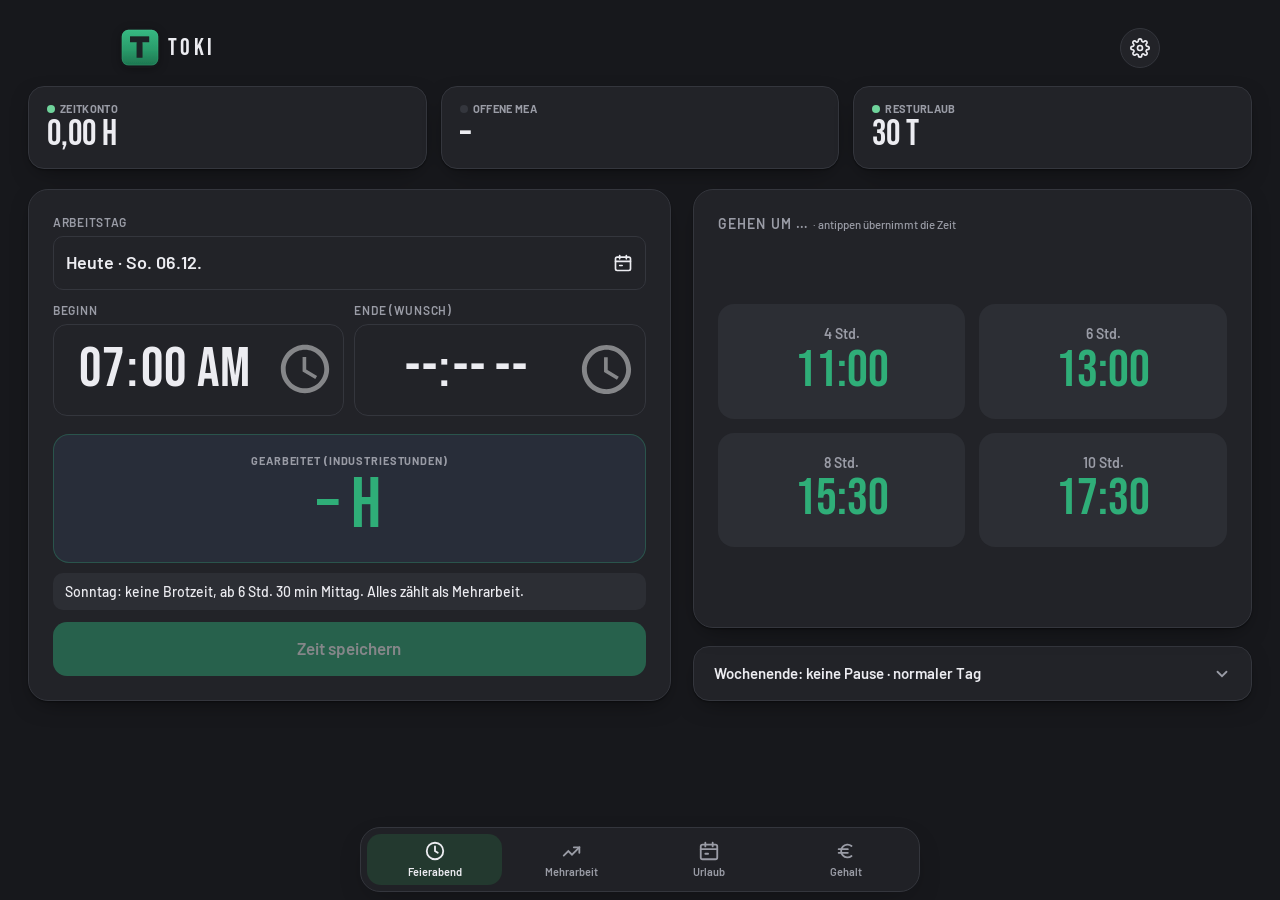
==== index.html @ 07315c21 "v2.8: Samstag-Bonus fürs Zeitkonto grafisch Co-Authored-By: Claude Opus 5.5 <noreply@anthropic.com> " ====
<!DOCTYPE html>
<html lang="de">
<head>
<meta charset="utf-8">
<meta name="viewport" content="width=device-width, initial-scale=1, maximum-scale=1, viewport-fit=cover">
<meta name="theme-color" content="#2a9c6b">
<meta name="apple-mobile-web-app-status-bar-style" content="default">
<meta name="apple-mobile-web-app-capable" content="yes">
<meta name="mobile-web-app-capable" content="yes">
<meta name="apple-mobile-web-app-title" content="Toki">
<meta name="description" content="Toki – Feierabend, Mehrarbeit, Zeitkonto, Urlaub und Netto im Blick.">
<title>Toki</title>
<link rel="preconnect" href="https://fonts.googleapis.com"><link rel="preconnect" href="https://fonts.gstatic.com" crossorigin>
<link href="https://fonts.googleapis.com/css2?family=Barlow:wght@400;500;600;700&family=Bebas+Neue&display=swap" rel="stylesheet">
<link rel="icon" href="[data-uri]"><link rel="apple-touch-icon" sizes="180x180" href="icons/apple-touch-icon.png">
<link rel="manifest" href="manifest.webmanifest">
<style>:root{
  --bg:oklch(97% .015 80);--card:oklch(100% 0 0);--fg:oklch(22% .03 265);--muted:oklch(52% .04 257);
  --primary:oklch(55% .15 45);--on-primary:oklch(98% .01 80);--secondary:oklch(94% .02 75);--accent:oklch(92% .05 60);
  --border:oklch(90% .015 255);--danger:oklch(55% .22 27);--success:oklch(48% .13 150);--warn:oklch(70% .15 75);
  --c-tarif:oklch(62% .16 45);--c-zk:oklch(55% .14 255);--c-fza:oklch(58% .13 300);--c-tzug:oklch(60% .13 175);--c-sonder:oklch(62% .15 350);--c-krank:oklch(55% .21 27);
  --radius:14px;--shadow:0 1px 2px rgb(0 0 0/.05),0 6px 20px -8px rgb(0 0 0/.12);
  --font-d:'Bebas Neue',Impact,'Arial Narrow',sans-serif;--font-b:'Barlow',system-ui,-apple-system,'Segoe UI',sans-serif;
}
body[data-theme=sw]{--bg:oklch(100% 0 0);--fg:oklch(15% 0 0);--primary:oklch(15% 0 0);--on-primary:#fff;--secondary:oklch(95% 0 0);--accent:oklch(90% 0 0);--muted:oklch(45% 0 0);--border:oklch(85% 0 0)}
body[data-theme=blau]{--bg:oklch(98% .01 250);--fg:oklch(25% .08 260);--primary:oklch(50% .18 255);--on-primary:#fff;--secondary:oklch(94% .03 250);--accent:oklch(90% .06 250);--border:oklch(88% .03 250);--muted:oklch(48% .06 255)}
body[data-theme=gruen]{--bg:oklch(98% .015 150);--fg:oklch(25% .06 155);--primary:oklch(52% .14 150);--on-primary:#fff;--secondary:oklch(94% .04 150);--accent:oklch(90% .08 150);--border:oklch(88% .04 150);--muted:oklch(46% .05 155)}
body[data-theme=dark]{color-scheme:dark;--bg:#17181c;--card:#222328;--fg:#ececf1;--muted:#9a9ca6;--primary:#2fae78;--on-primary:#fff;--secondary:#2c2e34;--accent:#23392f;--border:#34363d;--success:#6fd39b;--danger:#ff6b6b;--warn:#f0b75a;--shadow:0 1px 2px rgb(0 0 0/.4),0 8px 24px -10px rgb(0 0 0/.6)}
body[data-theme=neon]{color-scheme:dark;--onbg:#fff;--bg:#12062b;--card:rgb(28 12 54/.86);--fg:#f6eaff;--muted:#c3a6e0;--primary:#ff4fd8;--on-primary:#fff;--secondary:rgb(255 255 255/.08);--accent:rgb(65 232 255/.18);--border:rgb(255 79 216/.35);--success:#41e8ff;--danger:#ff5577;--warn:#ffd25a;--c-zk:#41e8ff;--shadow:0 0 0 1px rgb(255 79 216/.15),0 10px 30px -10px rgb(255 79 216/.45)}
body[data-theme=neon] .card,body[data-theme=neon] .amp,body[data-theme=neon] details.fold,body[data-theme=neon] .bal .b{backdrop-filter:blur(6px);-webkit-backdrop-filter:blur(6px)}
body[data-theme=neon] h1{text-shadow:0 0 12px #ff4fd8,0 0 2px #fff}
body[data-theme=dorf]{--onbg:#13254f;--bg:#bfe6ff;--card:rgb(255 255 255/.95);--fg:#13254f;--primary:#d0202e;--on-primary:#fff;--secondary:#eef2fa;--accent:#ffe3e5;--border:#cfd8ea;--muted:#4f6290}
body[data-theme=dorf] .card,body[data-theme=dorf] details.fold{border-top:4px solid #1f3f8f;box-shadow:inset 0 3px 0 #fff,0 1px 2px rgb(0 0 0/.05),0 6px 20px -8px rgb(0 0 0/.12)}
body[data-theme=dorf] .card::after{content:'';position:absolute;left:0;right:0;top:-4px;height:4px;background:linear-gradient(90deg,#d0202e 0 33.3%,#fff 33.3% 66.6%,#1f3f8f 66.6%);border-radius:var(--radius) var(--radius) 0 0}
body[data-theme=werk]{--onbg:#fff;--bg:#2a3442;--card:rgb(250 251 252/.96);--fg:#1c2530;--muted:#5d6874;--primary:#2f6fb3;--on-primary:#fff;--secondary:#eef1f4;--accent:#fff4c2;--border:#d3d9df}
body[data-theme=werk] .card,body[data-theme=werk] details.fold{border-top:0;box-shadow:0 1px 2px rgb(0 0 0/.1),0 10px 28px -10px rgb(0 0 0/.55)}
body[data-theme=werk] .card::before{content:'';position:absolute;left:0;right:0;top:0;height:5px;border-radius:var(--radius) var(--radius) 0 0;background:repeating-linear-gradient(-45deg,#f2c200 0 10px,#1b1b1b 10px 20px)}
body[data-theme=werk] h1{text-shadow:0 2px 10px rgb(0 0 0/.5)}
body[data-theme=werk] .seg{background:rgb(255 255 255/.15)}body[data-theme=werk] .seg button{color:#fff}body[data-theme=werk] .seg button[aria-pressed=true]{color:var(--fg)}
body[data-theme=schrank]{--onbg:#2d3236;--bg:#cfd2cf;--card:rgb(250 251 250/.97);--fg:#24292d;--muted:#5f666b;--primary:#c4161c;--on-primary:#fff;--secondary:#eceeec;--accent:#fff1c2;--border:#c3c8c3;--radius:10px}
body[data-theme=schrank] .card,body[data-theme=schrank] details.fold,body[data-theme=schrank] .amp,body[data-theme=schrank] .bal .b{border:1.5px solid #9ea39e;box-shadow:inset 0 1px 0 #fff,0 2px 0 #a9aea9,0 8px 18px -8px rgb(0 0 0/.3)}
body[data-theme=schrank] .card::after{content:'';position:absolute;top:8px;right:10px;width:10px;height:10px;border-radius:50%;background:#2ecc71;box-shadow:0 0 6px #2ecc71}
body[data-theme=schrank] #app{padding-bottom:calc(220px + env(safe-area-inset-bottom))}
body[data-theme=schrank] h1{font-family:ui-monospace,Menlo,Consolas,monospace;font-weight:800;font-size:34px;letter-spacing:-.02em}
body[data-theme=arena]{--onbg:#fff;--bg:oklch(20% .06 260);--card:oklch(99% .003 250/.96);--fg:oklch(24% .07 258);--primary:oklch(52% .21 25);--on-primary:#fff;--secondary:oklch(94% .03 250);--accent:oklch(92% .04 25);--border:oklch(85% .05 250);--muted:oklch(45% .06 255)}
body[data-theme=xmas]{--onbg:#fff;--bg:oklch(28% .07 255);--card:oklch(99% .008 150/.96);--fg:oklch(27% .06 155);--primary:oklch(48% .18 25);--on-primary:#fff;--secondary:oklch(94% .04 150);--accent:oklch(92% .08 85);--border:oklch(84% .07 85);--muted:oklch(44% .05 155)}
body[data-theme=fryer]{--bg:oklch(93% .06 80);--card:oklch(99.5% .012 85/.95);--fg:oklch(28% .06 50);--primary:oklch(56% .17 40);--on-primary:#fff;--secondary:oklch(94% .05 85);--accent:oklch(90% .1 90);--border:oklch(84% .08 70);--muted:oklch(48% .06 55)}

*{box-sizing:border-box}
html{-webkit-text-size-adjust:100%;overflow-x:hidden;overscroll-behavior-x:none}
body{margin:0;min-height:100dvh;background:var(--bg);color:var(--fg);font-family:var(--font-b);font-size:16px;line-height:1.4;-webkit-tap-highlight-color:transparent;overflow-x:hidden;overflow-x:clip;max-width:100vw}
button,input,select,textarea{font:inherit;color:inherit}
#fx{position:fixed;inset:0;z-index:0;pointer-events:none;overflow:hidden}
#app{position:relative;z-index:1;max-width:480px;margin:0 auto;padding:calc(env(safe-area-inset-top) + 14px) 14px calc(96px + env(safe-area-inset-bottom))}
@media (min-width:900px){#app{max-width:560px;padding-top:28px}}

/* Kopf */
.top{display:flex;align-items:center;justify-content:space-between;gap:10px;margin-bottom:12px}
.brand{display:flex;align-items:center;gap:8px;font-family:var(--font-d);font-size:15px;letter-spacing:.18em;color:var(--muted)}

.brand{color:var(--onbg,var(--fg))}.brand img{width:34px;height:34px;border-radius:10px;box-shadow:0 2px 8px rgb(0 0 0/.25)}
.brand span{font-family:var(--font-d);font-size:24px;letter-spacing:.14em}
h1{font-family:var(--font-d);font-weight:400;font-size:44px;line-height:.95;margin:0 0 14px;letter-spacing:.01em}
h1{color:var(--onbg,var(--fg))}body[data-theme=arena] h1,body[data-theme=xmas] h1{text-shadow:0 2px 12px rgb(0 0 0/.35)}
.onbg{color:var(--onbg,var(--fg))!important;opacity:.85}
.iconbtn{display:inline-grid;place-items:center;width:40px;height:40px;border-radius:999px;border:1.5px solid var(--border);background:var(--card);cursor:pointer;color:var(--fg)}
.iconbtn svg{width:20px;height:20px}

/* Karten */
.card{position:relative;background:var(--card);border:1px solid var(--border);border-radius:var(--radius);padding:16px;box-shadow:var(--shadow);margin-bottom:14px}
.card h2{font-size:13px;font-weight:600;letter-spacing:.08em;text-transform:uppercase;color:var(--muted);margin:0 0 10px}
.card h3{font-family:var(--font-d);font-weight:400;font-size:28px;margin:0;line-height:1}
.label{display:block;font-size:12px;font-weight:600;letter-spacing:.06em;text-transform:uppercase;color:var(--muted);margin-bottom:5px}
.row{display:flex;align-items:center;gap:10px}
.between{display:flex;align-items:center;justify-content:space-between;gap:10px}
.grid2{display:grid;grid-template-columns:minmax(0,1fr) minmax(0,1fr);gap:10px}
.grid3{display:grid;grid-template-columns:repeat(3,1fr);gap:8px}
.grid4{display:grid;grid-template-columns:repeat(4,1fr);gap:8px}
.muted{color:var(--muted)}.small{font-size:13px}.xs{font-size:11.5px}
.mt{margin-top:12px}.mt-s{margin-top:6px}
.num{font-variant-numeric:tabular-nums}

/* Eingaben */
.field{width:100%;height:46px;border:1.5px solid var(--border);border-radius:10px;background:var(--card);padding:0 12px;font-size:17px;outline:none;-webkit-appearance:none;appearance:none}
.field:focus{border-color:var(--primary);box-shadow:0 0 0 3px color-mix(in oklch,var(--primary) 20%,transparent)}
.field.big{height:64px;font-family:var(--font-d);font-size:clamp(30px,9vw,40px);padding:0 6px;text-align:center;letter-spacing:.03em}
select.field{background-image:linear-gradient(45deg,transparent 50%,var(--muted) 50%),linear-gradient(135deg,var(--muted) 50%,transparent 50%);background-position:calc(100% - 18px) 20px,calc(100% - 13px) 20px;background-size:5px 5px;background-repeat:no-repeat;padding-right:32px}
input[type=time].field,input[type=date].field{min-width:0;max-width:100%}
input[type=time]::-webkit-calendar-picker-indicator{opacity:.45;margin-left:2px}
.btn{display:inline-flex;align-items:center;justify-content:center;gap:8px;height:46px;padding:0 18px;border-radius:10px;border:0;background:var(--primary);color:var(--on-primary);font-weight:600;cursor:pointer;width:100%;font-size:16px}
.btn:disabled{opacity:.45;cursor:not-allowed}
.btn.ghost{background:transparent;color:var(--fg);border:1.5px solid var(--border)}
.btn.soft{background:var(--secondary);color:var(--fg)}
.btn.danger{background:transparent;color:var(--danger);border:1.5px solid color-mix(in oklch,var(--danger) 50%,transparent)}
.btn.sm{height:34px;font-size:14px;padding:0 12px;width:auto}
.seg{display:grid;grid-auto-flow:column;grid-auto-columns:1fr;gap:4px;padding:4px;border-radius:12px;background:var(--secondary)}
.seg button{border:0;background:transparent;border-radius:9px;height:38px;font-weight:600;cursor:pointer;color:var(--muted)}
.seg button[aria-pressed=true]{background:var(--card);color:var(--fg);box-shadow:var(--shadow)}
body[data-theme=arena] .seg,body[data-theme=xmas] .seg{background:rgb(255 255 255/.18)}
body[data-theme=arena] .seg button,body[data-theme=xmas] .seg button{color:#fff}
body[data-theme=arena] .seg button[aria-pressed=true],body[data-theme=xmas] .seg button[aria-pressed=true]{color:var(--fg)}
body[data-theme=neon] .seg{background:rgb(28 12 54/.8)}
.switch{display:flex;align-items:center;justify-content:space-between;gap:12px;padding:10px 0;cursor:pointer}
.switch input{appearance:none;-webkit-appearance:none;width:46px;height:28px;border-radius:99px;background:var(--border);position:relative;flex:none;cursor:pointer;transition:.2s}
.switch input::after{content:'';position:absolute;top:3px;left:3px;width:22px;height:22px;border-radius:50%;background:#fff;box-shadow:0 1px 3px rgb(0 0 0/.3);transition:.2s}
.switch input:checked{background:var(--primary)}
.switch input:checked::after{left:21px}
.chip{display:inline-flex;align-items:center;gap:6px;height:30px;padding:0 11px;border-radius:99px;border:1.5px solid var(--border);background:var(--card);font-size:13.5px;font-weight:600;cursor:pointer}
.chip[aria-pressed=true]{border-color:var(--primary);background:var(--accent)}

/* Ampel */
.ampel{display:grid;grid-template-columns:repeat(3,1fr);gap:8px;margin-bottom:14px}
.amp{background:var(--card);border:1px solid var(--border);border-radius:12px;padding:8px 10px;box-shadow:var(--shadow);min-width:0;cursor:pointer;text-align:left}
.amp .k{display:flex;align-items:center;gap:5px;font-size:9.5px;letter-spacing:.03em!important;font-weight:700;letter-spacing:.06em;text-transform:uppercase;color:var(--muted);white-space:nowrap}
.amp .v{font-family:var(--font-d);font-size:25px;line-height:1.05;white-space:nowrap}
.dot{width:8px;height:8px;border-radius:50%;flex:none;background:var(--success)}
.dot.y{background:var(--warn)}.dot.r{background:var(--danger)}.dot.n{background:var(--border)}

/* Feierabend */
.datebtn{position:relative;display:flex;align-items:center;justify-content:space-between;height:46px;border:1.5px solid var(--border);border-radius:10px;padding:0 12px;font-weight:600;background:var(--card)}
.datebtn input{position:absolute;inset:0;opacity:0;width:100%;height:100%;cursor:pointer}
.worked{display:flex;align-items:center;justify-content:space-between;border-radius:12px;background:var(--primary);color:var(--on-primary);padding:8px 14px;margin-top:12px}
.worked .v{font-family:var(--font-d);font-size:34px;line-height:1}
.notice{border-radius:10px;padding:9px 12px;font-size:14px;font-weight:500;margin-top:10px;display:flex;gap:8px;align-items:flex-start}
.notice.danger{border:2px solid var(--danger);color:var(--danger);background:color-mix(in oklch,var(--danger) 6%,var(--card))}
.notice.info{background:var(--secondary)}
.notice.warn{border:2px solid var(--warn);background:color-mix(in oklch,var(--warn) 12%,var(--card))}
.notice.ok{background:color-mix(in oklch,var(--success) 12%,var(--card));color:var(--success)}
.tiles{display:grid;gap:8px;grid-template-columns:repeat(4,1fr)}
.tile{border-radius:12px;background:var(--secondary);padding:9px 4px;text-align:center;position:relative}
.tile .k{font-size:12px;color:var(--muted);font-weight:600}
.tile .v{font-family:var(--font-d);font-size:28px;color:var(--primary);line-height:1.05}

.tile.single{grid-column:1/-1}
details.fold{background:var(--card);border:1px solid var(--border);border-radius:12px;box-shadow:var(--shadow);margin-bottom:14px}
details.fold summary{list-style:none;display:flex;align-items:center;justify-content:space-between;padding:11px 14px;cursor:pointer;font-size:14px;font-weight:600}
details.fold summary::-webkit-details-marker{display:none}
details.fold summary .chev{transition:.2s;color:var(--muted)}
details.fold[open] summary .chev{transform:rotate(180deg)}
details.fold .body{padding:0 14px 12px}
.minirow{display:flex;gap:8px;flex-wrap:wrap}

/* Wochen */
.wk-head{display:flex;align-items:baseline;justify-content:space-between;gap:8px;cursor:pointer}
.wk-sub{font-size:12.5px;color:var(--muted);margin-top:2px}
.big-r{font-family:var(--font-d);font-size:28px;color:var(--primary);line-height:1;white-space:nowrap}
.days{margin-top:12px;display:grid;gap:6px}
.day{display:grid;grid-template-columns:40px 1fr 62px;gap:8px;align-items:center;font-size:13.5px;height:32px}
.day[data-act]{cursor:pointer}
.day .wd{font-weight:700;line-height:1.05}.day .wd small{display:block;font-weight:500;color:var(--muted);font-size:11px}
.bar{position:relative;height:26px;box-sizing:border-box;border-radius:7px;background:var(--secondary);overflow:hidden}
.bar .f{position:absolute;inset:0 auto 0 0;background:color-mix(in oklch,var(--primary) 28%,var(--card));border-radius:7px}
.bar .o{position:absolute;top:0;bottom:0;background:var(--primary);border-radius:0 7px 7px 0}
.bar .u{position:absolute;top:0;bottom:0;background:repeating-linear-gradient(135deg,color-mix(in oklch,var(--danger) 30%,transparent) 0 4px,transparent 4px 8px)}
.bar .s{position:absolute;top:-2px;bottom:-2px;width:2px;background:var(--fg);opacity:.5}
.bar .t{position:absolute;inset:0;display:flex;align-items:center;padding:0 8px;font-size:12px;font-weight:600;white-space:nowrap}
.bar.abs{display:flex;align-items:center;padding:0 8px;font-size:12px;font-weight:700;color:#fff}
.bar.hol{background:repeating-linear-gradient(135deg,var(--secondary) 0 6px,var(--accent) 6px 12px);display:flex;align-items:center;padding:0 8px;font-size:12px;font-weight:600}
.bar.empty{background:transparent;height:26px}.bar.empty::after{content:'';position:absolute;left:0;right:0;top:12px;border-top:2px dashed var(--border)}
.dv{font-weight:700;min-width:58px;text-align:right;font-variant-numeric:tabular-nums}
.pos{color:var(--success)}.neg{color:var(--danger)}
.del{border:0;background:transparent;color:var(--muted);cursor:pointer;padding:0 2px;font-size:15px}
.kpis{display:grid;grid-template-columns:repeat(3,1fr);gap:6px;margin-top:12px}
.kpi{background:var(--secondary);border-radius:10px;padding:7px 9px}
.kpi .k{font-size:10.5px;font-weight:700;letter-spacing:.05em;text-transform:uppercase;color:var(--muted)}
.kpi .v{font-family:var(--font-d);font-size:23px;line-height:1.05}
.kpi.hl{background:color-mix(in oklch,var(--success) 16%,var(--card))}
.kpi.nach{background:color-mix(in oklch,var(--warn) 25%,var(--card))}
.badge{display:inline-flex;align-items:center;gap:4px;font-size:11px;font-weight:700;padding:2px 7px;border-radius:99px;background:var(--secondary);white-space:nowrap}
.badge.nach{background:var(--warn);color:oklch(25% .05 70)}
dl.money{margin:12px 0 0;padding:10px 12px;border-radius:10px;background:var(--secondary);font-size:14px}
dl.money div{display:flex;justify-content:space-between;gap:8px;padding:2px 0}
dl.money dt{color:var(--muted)} dl.money dd{margin:0;font-variant-numeric:tabular-nums;font-weight:600}
dl.money .sum{border-top:1px solid var(--border);margin-top:4px;padding-top:6px}
dl.money .sum dt,dl.money .sum dd{color:var(--fg);font-weight:700}
.progress{height:10px;border-radius:99px;background:var(--secondary);overflow:hidden;position:relative}
.progress i{position:absolute;inset:0 auto 0 0;background:var(--primary);border-radius:99px}
.progress i.n{background:var(--warn)}
.chart{display:grid;grid-template-columns:repeat(12,1fr);gap:4px;align-items:end;height:130px;margin-top:10px}
.chart .c{display:flex;flex-direction:column;align-items:center;justify-content:flex-end;height:100%;gap:3px}
.chart .c b{display:block;width:100%;border-radius:5px 5px 2px 2px;background:var(--primary);min-height:2px}
.chart .c b.zk{background:var(--c-zk)}
.chart .c span{font-size:10px;color:var(--muted);font-weight:600}
.legend{display:flex;flex-wrap:wrap;gap:10px;font-size:12px;color:var(--muted);margin-top:8px}
.legend span{display:inline-flex;align-items:center;white-space:nowrap}
.legend i{flex:none;display:inline-block;width:10px;height:10px;border-radius:3px;margin-right:4px;vertical-align:-1px}

/* Kalender */
.cal-head{display:flex;align-items:center;justify-content:space-between;margin-bottom:8px}
.cal{display:grid;grid-template-columns:repeat(7,1fr);gap:4px}
.cal .wh{text-align:center;font-size:11px;font-weight:700;color:var(--muted);padding:2px 0}
.cd{position:relative;aspect-ratio:1/1.05;border-radius:10px;border:1.5px solid transparent;background:var(--secondary);display:flex;flex-direction:column;align-items:center;justify-content:center;font-weight:600;font-size:15px;cursor:pointer;padding:0;user-select:none}
.cd.out{opacity:.28}
.cd.we{background:transparent;color:var(--muted)}
.cd.hol{background:repeating-linear-gradient(135deg,var(--secondary) 0 5px,var(--accent) 5px 10px);color:var(--muted)}
.cd.today{border-color:var(--fg)}
.cd.sel{outline:3px solid var(--primary);outline-offset:-1px}
.cd.inr{background:color-mix(in oklch,var(--primary) 22%,var(--card))}
.cd .m{font-size:9px;font-weight:700;line-height:1;margin-top:2px}
.cd.t-tarif{background:var(--c-tarif);color:#fff}.cd.t-zk{background:var(--c-zk);color:#fff}.cd.t-fza{background:var(--c-fza);color:#fff}.cd.t-tzug{background:var(--c-tzug);color:#fff}.cd.t-sonder{background:var(--c-sonder);color:#fff}
.cd.half{background-image:linear-gradient(135deg,transparent 50%,rgb(255 255 255/.55) 50%)}
.cd .w{position:absolute;bottom:4px;width:5px;height:5px;border-radius:50%;background:var(--primary)}
.tdot{display:inline-block;width:10px;height:10px;border-radius:3px;flex:none}
.tdot.tarif{background:var(--c-tarif)}.tdot.zk{background:var(--c-zk)}.tdot.fza{background:var(--c-fza)}.tdot.tzug{background:var(--c-tzug)}.tdot.sonder{background:var(--c-sonder)}
.bal{display:grid;grid-template-columns:1fr 1fr;gap:8px;margin-bottom:14px}
.bal .b{background:var(--card);border:1px solid var(--border);border-radius:12px;padding:10px 12px;box-shadow:var(--shadow);border-left:5px solid var(--border)}
.bal .b.tarif{border-left-color:var(--c-tarif)}.bal .b.zk{border-left-color:var(--c-zk)}.bal .b.fza{border-left-color:var(--c-fza)}.bal .b.tzug{border-left-color:var(--c-tzug)}.bal .b.sonder{border-left-color:var(--c-sonder)}
.bal .b.wide{grid-column:1/-1}
.bal .k{font-size:11px;font-weight:700;letter-spacing:.05em;text-transform:uppercase;color:var(--muted)}
.bal .v{font-family:var(--font-d);font-size:30px;line-height:1.05}
.bal .s{font-size:12px;color:var(--muted)}
.typepick{display:grid;grid-template-columns:1fr 1fr;gap:6px}
.typepick button{display:flex;align-items:center;gap:8px;text-align:left;border:1.5px solid var(--border);background:var(--card);border-radius:10px;padding:8px 10px;cursor:pointer;font-weight:600;font-size:14px}
.typepick button small{display:block;font-weight:500;color:var(--muted);font-size:11.5px}
.typepick button[aria-pressed=true]{border-color:var(--primary);background:var(--accent)}
.list{display:grid;gap:2px}
.li{display:flex;align-items:center;gap:10px;padding:9px 0;border-bottom:1px solid var(--border);font-size:14px}
.li:last-child{border-bottom:0}
.li .grow{flex:1;min-width:0}

/* Netto */
.hero{text-align:center;padding:20px 16px}
.hero .v{font-family:var(--font-d);font-size:62px;line-height:.95;color:var(--primary)}
.hero .s{color:var(--muted);font-size:14px}
.blur{filter:blur(9px);user-select:none}
.split{display:flex;height:14px;border-radius:99px;overflow:hidden;margin-top:12px}
.split i{display:block;height:100%}

/* Einstellungen */
.set-sec summary h2{margin:0}
.themes{display:grid;grid-template-columns:repeat(2,1fr);gap:8px}
.th{border:2px solid var(--border);border-radius:12px;padding:0;overflow:hidden;cursor:pointer;background:var(--card);text-align:left}
.th[aria-pressed=true]{border-color:var(--primary);box-shadow:0 0 0 3px color-mix(in oklch,var(--primary) 25%,transparent)}
.th .pv{height:58px;position:relative;overflow:hidden}
.th .nm{padding:6px 10px;font-weight:600;font-size:13.5px}
.sonderbox{border:1px solid var(--border);border-radius:10px;padding:10px;margin-bottom:8px;display:grid;gap:8px}
.hint{font-size:12.5px;color:var(--muted);margin-top:4px}

/* Navigation */
nav.tabs{position:fixed;left:0;right:0;bottom:0;z-index:20;display:flex;justify-content:center;padding:0 10px calc(8px + env(safe-area-inset-bottom));pointer-events:none}
nav.tabs .in{pointer-events:auto;display:grid;grid-template-columns:repeat(5,1fr);gap:2px;width:100%;max-width:480px;background:color-mix(in oklch,var(--card) 92%,transparent);backdrop-filter:blur(12px);-webkit-backdrop-filter:blur(12px);border:1px solid var(--border);border-radius:20px;padding:6px;box-shadow:0 10px 30px -10px rgb(0 0 0/.3)}
nav.tabs button{border:0;background:transparent;display:flex;flex-direction:column;align-items:center;gap:2px;padding:6px 0;border-radius:14px;font-size:11px;font-weight:600;color:var(--muted);cursor:pointer}
nav.tabs button svg{width:22px;height:22px}
nav.tabs button[aria-current=page]{background:var(--accent);color:var(--fg)}

/* Dialog */
.scrim{position:fixed;inset:0;z-index:50;background:rgb(10 10 20/.45);display:flex;align-items:flex-end;justify-content:center;animation:fade .15s}
.sheet{width:100%;max-width:480px;max-height:88dvh;overflow:auto;background:var(--card);color:var(--fg);border-radius:20px 20px 0 0;padding:18px 16px calc(18px + env(safe-area-inset-bottom));animation:up .2s ease-out}
@media (min-width:600px){.scrim{align-items:center}.sheet{border-radius:20px}}
.sheet h3{font-family:var(--font-d);font-weight:400;font-size:30px;margin:0 0 10px}
@keyframes fade{from{opacity:0}}@keyframes up{from{transform:translateY(30px);opacity:.5}}
.toast{position:fixed;left:50%;bottom:calc(92px + env(safe-area-inset-bottom));transform:translateX(-50%);z-index:60;background:var(--fg);color:var(--bg);padding:10px 16px;border-radius:99px;font-weight:600;font-size:14px;box-shadow:var(--shadow);animation:up .2s}
.empty{text-align:center;padding:26px 10px;color:var(--muted)}
body[data-theme=arena] .empty,body[data-theme=xmas] .empty,body[data-theme=neon] .empty{color:rgb(255 255 255/.8)}

/* Themen-Deko */
body[data-theme=arena] .card,body[data-theme=arena] .amp,body[data-theme=arena] details.fold,body[data-theme=arena] .bal .b{border-top:4px solid var(--primary)}
body[data-theme=xmas] .card,body[data-theme=xmas] details.fold{margin-top:8px}
body[data-theme=xmas] .card::before,body[data-theme=xmas] details.fold::before{content:'';position:absolute;left:-2px;right:-2px;top:-9px;height:16px;border-radius:12px 12px 8px 8px;background:radial-gradient(14px 10px at 12% 100%,transparent 98%,#fff) ,#fff;
  -webkit-mask:radial-gradient(9px 7px at 8% 100%,#0000 96%,#000) 0 0/42px 100% repeat-x;mask:radial-gradient(9px 7px at 8% 100%,#0000 96%,#000) 0 0/42px 100% repeat-x;filter:drop-shadow(0 1px 1px rgb(80 110 160/.25));pointer-events:none}
body[data-theme=xmas] details.fold{position:relative}
body[data-theme=fryer] .card{background-image:radial-gradient(circle at 100% 0,color-mix(in oklch,var(--accent) 60%,transparent) 0 60px,transparent 61px)}

/* v1.1 */
.ibtn{display:inline-grid;place-items:center;width:18px;height:18px;border-radius:50%;border:1.5px solid currentColor;background:transparent;color:var(--primary);font:700 11px/1 Georgia,serif;font-style:italic;cursor:pointer;vertical-align:1px;margin-left:4px;padding:0;text-transform:none}
.infotext{font-size:14.5px}.infotext ul{padding-left:18px;margin:6px 0}.infotext li{margin:5px 0}
.pill{position:fixed;top:calc(10px + env(safe-area-inset-top));left:50%;transform:translate(-50%,-70px);z-index:70;background:var(--success);color:#fff;font-weight:700;font-size:13.5px;padding:7px 14px;border-radius:99px;box-shadow:var(--shadow);transition:transform .25s}
.pill.on{transform:translate(-50%,0)}
.toast.ok{background:var(--success);color:#fff}
.savebar{position:sticky;bottom:calc(84px + env(safe-area-inset-bottom));z-index:5;margin:6px 0 14px;box-shadow:0 8px 20px -6px rgb(0 0 0/.35)}
.field.sm{height:40px;font-size:16px}
select.field.sm{background-position:calc(100% - 18px) 17px,calc(100% - 13px) 17px}
button.tile{border:0;cursor:pointer;font:inherit;color:inherit;width:100%}
button.tile:active{transform:scale(.97)}
.tile.on{background:var(--primary)}.tile.on .v,.tile.on .k{color:var(--on-primary)}
label.datebtn{cursor:pointer}
.zrows{display:grid;grid-template-columns:1fr;gap:5px;margin-top:8px}
.zr{display:flex;align-items:center;gap:10px;border-radius:10px;padding:6px 10px;font-weight:700;font-size:15px;white-space:nowrap;font-variant-numeric:tabular-nums}
.zr .grow{flex:1}.zr b{font-size:13px}
.zr .zb{font-size:11px;font-weight:800;padding:2px 7px;border-radius:99px;color:#fff}
.zr.z25{background:color-mix(in oklch,var(--warn) 22%,var(--card))}.zr.z25 .zb{background:color-mix(in oklch,var(--warn) 80%,#000)}
.zr.z50{background:color-mix(in oklch,var(--danger) 16%,var(--card))}.zr.z50 .zb{background:var(--danger)}
.zr.off{opacity:.45}
dl.money .hl25 dt,dl.money .hl25 dd{color:color-mix(in oklch,var(--warn) 55%,var(--fg));font-weight:700}
dl.money .hl50 dt,dl.money .hl50 dd{color:var(--danger);font-weight:700}
.morebtn{display:block;width:100%;margin-top:10px;border:1.5px dashed var(--border);background:transparent;border-radius:10px;padding:8px;font-weight:600;font-size:13.5px;color:var(--muted);cursor:pointer}
.anal{margin-top:12px;padding:12px;border-radius:12px;background:var(--secondary)}
.stats{margin-top:10px;gap:6px}.stats div{background:var(--card);border-radius:9px;padding:6px 8px}.stats span{display:block;font-size:10.5px;color:var(--muted);font-weight:700;text-transform:uppercase;letter-spacing:.04em}.stats b{font-family:var(--font-d);font-size:20px;font-weight:400}
.yearnav{gap:6px}.yearnav b{font-family:var(--font-d);font-size:26px;color:var(--onbg,var(--fg));min-width:56px;text-align:center}
.bal{grid-template-columns:1fr 1fr}
.bal .b{display:flex;flex-direction:column;min-height:112px}
.bal .b.all{border-left-color:var(--fg)}
.bal .tn{font-family:var(--font-d);font-size:22px;line-height:1;letter-spacing:.02em}
.bal .v{font-size:32px;margin-top:4px}.bal .v small{font-size:16px;color:var(--muted)}
.bal .s{display:flex;justify-content:space-between;gap:6px;margin-top:auto;padding-top:4px;align-items:flex-end}
.bal .s .side{font-size:11px;color:var(--muted);text-align:right;white-space:nowrap}
.cd.hd{background:linear-gradient(135deg,var(--secondary) 50%,var(--accent) 50%)}
.sumchips{display:flex;flex-wrap:wrap;gap:6px;margin:10px 0 4px}
.sc{display:inline-flex;align-items:center;gap:5px;padding:4px 10px;border-radius:99px;background:color-mix(in oklch,var(--tc) 16%,var(--card));border:1.5px solid color-mix(in oklch,var(--tc) 45%,transparent);font-size:13px}
.sc b{font-family:var(--font-d);font-size:18px;font-weight:400}
.mhead{font-size:11.5px;font-weight:800;letter-spacing:.1em;text-transform:uppercase;color:var(--muted);margin:14px 0 6px}
.vrow{display:flex;align-items:center;gap:12px;padding:8px 10px 8px 8px;border-radius:12px;background:color-mix(in oklch,var(--tc) 8%,var(--card));border-left:5px solid var(--tc);margin-bottom:6px}
.vrow.past{opacity:.6}
.dblock{flex:none;width:44px;text-align:center;border-radius:9px;background:var(--tc);color:#fff;padding:4px 0;line-height:1}
.dblock b{display:block;font-family:var(--font-d);font-size:24px;font-weight:400}.dblock span{font-size:10px;font-weight:800;letter-spacing:.06em}
.vt{display:flex;justify-content:space-between;gap:8px;align-items:baseline}
.tname{font-weight:700}.vn{font-family:var(--font-d);font-size:20px;white-space:nowrap}
.vd{font-size:12.5px;color:var(--muted);display:flex;gap:6px;align-items:center;flex-wrap:wrap}
.vx{font-size:12px;color:var(--muted);margin-top:2px}
.ybox{border:1.5px solid var(--border);border-radius:12px;padding:12px}
.del{width:30px;height:30px;border-radius:50%}

body[data-theme=dorf] #app{padding-bottom:calc(200px + env(safe-area-inset-bottom))}
.grid2>div{display:flex;flex-direction:column;min-width:0}
.grid2>div>.label{flex:1;display:flex;align-items:flex-end;gap:2px}

/* v1.2 */
.tdot.krank{background:var(--c-krank)}.cd.t-krank{background:var(--c-krank);color:#fff}.bal .b.krank{border-left-color:var(--c-krank)}
.kwcal{grid-template-columns:26px repeat(7,1fr)}
.kwc{display:grid;place-items:center;font-size:10.5px;font-weight:800;color:var(--muted);background:color-mix(in oklch,var(--secondary) 60%,transparent);border-radius:7px}
button.datebtn{width:100%;font:inherit;font-weight:600;color:var(--fg);cursor:pointer;text-align:left}
.field.big2{height:56px;font-size:24px;font-weight:800;font-variant-numeric:tabular-nums}
.kwr{font-family:var(--font-b);font-size:15px;font-weight:800;color:var(--fg);letter-spacing:0;margin-left:4px;vertical-align:3px}
.kpi.zkk{background:color-mix(in oklch,var(--c-zk) 14%,var(--card))}
.kpi.hl.nach{background:color-mix(in oklch,var(--warn) 28%,var(--card))}
.ygrid{display:grid;grid-template-columns:30px repeat(31,1fr);gap:2px;margin-top:10px;align-items:center}
.yh{font-size:8.5px;color:var(--muted);text-align:center;font-weight:700}
.ym{font-size:10px;font-weight:800;color:var(--muted);cursor:pointer;text-transform:uppercase}
.yc{display:block;aspect-ratio:1/1.35;border-radius:2px;background:var(--secondary)}
.yc.x{background:transparent}.yc.we{background:color-mix(in oklch,var(--secondary) 45%,transparent)}
.yc.hol{background:var(--accent)}
.yc.t-tarif{background:var(--c-tarif)}.yc.t-zk{background:var(--c-zk)}.yc.t-fza{background:var(--c-fza)}.yc.t-tzug{background:var(--c-tzug)}.yc.t-sonder{background:var(--c-sonder)}.yc.t-krank{background:var(--c-krank)}
.yc.half{opacity:.55}.yc.td{outline:1.5px solid var(--fg);outline-offset:0}
details.tgroup{border-radius:12px;border:1.5px solid color-mix(in oklch,var(--tc) 35%,var(--border));margin-top:10px;overflow:hidden}
details.tgroup summary{list-style:none;display:flex;align-items:center;gap:8px;padding:9px 12px;background:color-mix(in oklch,var(--tc) 10%,var(--card));cursor:pointer}
details.tgroup summary::-webkit-details-marker{display:none}
details.tgroup[open] summary .chev{transform:rotate(180deg)}
.tsum{font-family:var(--font-d);font-size:22px}
.tl{display:flex;align-items:center;gap:8px;padding:6px 12px;border-top:1px solid var(--border);font-size:14px}
.tl.past{opacity:.55}
.tlr{flex:1;min-width:0;font-weight:600}.tlr small{display:block;font-weight:500;color:var(--muted);font-size:11.5px}
.tln{font-family:var(--font-d);font-size:19px;font-weight:400;white-space:nowrap}
.bal .s{font-size:11.5px}
.grow{flex:1;min-width:0}
div.field.big2{font-size:19px;white-space:nowrap;overflow:hidden}
.kwr{white-space:nowrap}
.wk-head h3{line-height:1.1}

/* v1.3 */
.nsplit{display:grid;grid-template-columns:1fr 1fr;gap:8px;margin-top:12px}
.nsplit>div{background:var(--secondary);border-radius:12px;padding:9px 11px;display:flex;flex-direction:column}
.nsplit>div.m{background:color-mix(in oklch,var(--success) 14%,var(--card))}
.nsplit span{font-size:11px;font-weight:700;text-transform:uppercase;letter-spacing:.04em;color:var(--muted)}
.nsplit b{font-family:var(--font-d);font-size:26px;font-weight:400;line-height:1.1}
.nsplit small{font-size:11px;color:var(--muted)}
.mea-eur{color:var(--success);font-size:13px;text-transform:none;letter-spacing:0;font-weight:800}
.dim{opacity:.4}
.sumbox{margin-top:12px;padding:10px;border-radius:12px;border:1.5px dashed var(--border)}
.sumbox.man{border-style:solid;border-color:var(--warn);background:color-mix(in oklch,var(--warn) 8%,var(--card))}
.pvwrap{position:fixed;inset:0;z-index:80;background:rgb(10 10 20/.7);backdrop-filter:blur(4px);-webkit-backdrop-filter:blur(4px);display:flex;flex-direction:column;align-items:center;justify-content:center;gap:10px;padding:14px;opacity:0;transition:opacity .2s}
.pvwrap.on{opacity:1}
.pvbar{display:flex;justify-content:space-between;gap:10px;align-items:center;width:min(92vw,420px);background:var(--card);color:var(--fg);border-radius:12px;padding:8px 12px;font-size:14px;box-shadow:var(--shadow)}
.pvframe{width:min(92vw,420px);height:min(72vh,640px);border-radius:24px;overflow:hidden;border:3px solid var(--card);box-shadow:0 20px 50px -10px rgb(0 0 0/.5);position:relative;background:var(--bg)}
.pvfx{position:absolute;inset:0;overflow:hidden;pointer-events:none}
.pvapp{position:relative}
.pvapp{transform:scale(.86);transform-origin:top center;padding:14px;pointer-events:none}
.pvfront{z-index:2}.pvfront>div{bottom:8px!important}

/* Cloud-Sync */
.top{position:relative}
.cloudbtn{display:inline-flex;align-items:center;gap:5px;height:34px;padding:0 10px;border-radius:99px;border:1.5px solid var(--border);background:var(--card);color:var(--fg);font-size:16px;cursor:pointer}
.syncdot{display:inline-block;width:9px;height:9px;border-radius:50%;background:var(--muted)}
.syncdot.ok,.syncdot.idle{background:var(--success)}.syncdot.busy{background:var(--warn);animation:pulse 1s infinite}.syncdot.err{background:var(--danger)}
@keyframes pulse{50%{opacity:.3}}

/* v1.5 */
.worked{flex-direction:column;justify-content:center;align-items:center;gap:0;background:color-mix(in oklch,var(--primary) 10%,var(--card));color:var(--fg);border:1.5px solid color-mix(in oklch,var(--primary) 30%,transparent);padding:10px 14px}
.worked .k{font-size:11px;font-weight:700;letter-spacing:.08em;text-transform:uppercase;color:var(--muted)}
.worked .v{font-size:44px;color:var(--primary);line-height:1.05}
.subh{font-size:13px;font-weight:800;margin:16px 0 8px;padding-top:12px;border-top:1px solid var(--border);color:var(--fg)}
.subh:first-child{margin-top:0;padding-top:0;border-top:0}
.field.calc{display:flex;align-items:center;background:var(--secondary);font-weight:700;border-style:dashed}
details.mini{margin:8px 0}
details.mini>summary{cursor:pointer;font-size:13px;font-weight:600;color:var(--primary);list-style:none;padding:4px 0}
details.mini>summary::-webkit-details-marker{display:none}
details.mini>summary::before{content:'▸ ';}details.mini[open]>summary::before{content:'▾ ';}
.grid2.even>div>.label{min-height:34px}
.kstat{display:grid;gap:6px}
.kstat>div{display:flex;justify-content:space-between;align-items:baseline;padding:8px 12px;border-radius:10px;background:var(--secondary)}
.kstat span{font-size:13px;font-weight:700;color:var(--muted);text-transform:uppercase;letter-spacing:.05em}
.kstat b{font-family:var(--font-d);font-size:30px;font-weight:400;line-height:1}
.acc{color:var(--primary)}
.kpi{background:var(--secondary)}
.zus{margin-top:10px;border:1px solid var(--border);border-radius:10px;overflow:hidden;font-size:14px}
.zus .zr{display:grid;grid-template-columns:1fr 74px 92px;gap:8px;align-items:center;padding:7px 12px;border-radius:0;background:transparent;white-space:normal;font-weight:500}
.zus .zr+.zr{border-top:1px solid var(--border)}
.zus .zr b{font-weight:700;text-align:right}.zus .zr>span:last-child{text-align:right}
.zus .zr.sub{color:var(--muted);font-size:13px}.zus .zr.sub>span:first-child{padding-left:12px}
.zus .zr.tot{background:var(--secondary);font-weight:700}
.bal .b{min-height:120px;text-align:center;align-items:center;justify-content:space-between;padding:10px 10px 12px}
.bal .tn{font-family:var(--font-b);font-size:14px;font-weight:800;letter-spacing:.02em;display:flex;align-items:center;gap:6px;align-self:stretch;justify-content:center}
.bal .v{font-size:36px;margin:4px 0 2px}
.bal .s{display:block;font-size:12px;color:var(--muted);margin-top:0;padding-top:0}
.bal .side{font-size:11px;color:var(--muted);margin-top:2px}
.ysep{grid-column:1/-1;font-size:10.5px;font-weight:800;color:var(--muted);margin-top:8px;border-top:1px dashed var(--border);padding-top:6px}
.ym small{font-size:8px;margin-left:1px;opacity:.7}
.codebox{display:flex;align-items:center;justify-content:space-between;gap:8px;padding:10px 12px;border-radius:12px;background:var(--secondary);font-family:ui-monospace,Menlo,Consolas,monospace;font-size:15px;font-weight:700;letter-spacing:.04em}
.steps{display:grid;gap:12px;margin-top:10px}
.steps>div{display:flex;gap:10px;align-items:flex-start}
.sn{flex:none;display:grid;place-items:center;width:26px;height:26px;border-radius:50%;background:var(--primary);color:var(--on-primary);font-weight:800;font-size:13px}
dl.money dt small{display:block;font-size:11px;font-weight:500;color:var(--muted)}
dl.money .grp{margin-top:6px;padding-top:6px;border-top:1px solid var(--border)}
dl.money .grp:first-child{margin-top:0;padding-top:2px;border-top:0}
dl.money .grp dt,dl.money .grp dd{color:var(--fg);font-weight:800}
dl.money dd{white-space:nowrap}
dl.money .hl25 dt,dl.money .hl25 dd{color:var(--fg);font-weight:700}
.grid3>div{display:flex;flex-direction:column;min-width:0}
.grid3>div>.label{flex:1;display:flex;align-items:flex-end}

/* Splash */
#splash{position:fixed;inset:0;z-index:100;display:grid;place-items:center;background:#17181c;animation:sp-out .32s ease-in 1.18s forwards;pointer-events:none}
#splash.dark{background:#141519}
#splash .sp-in{display:flex;flex-direction:column;align-items:center;gap:14px}
.sp-logo{overflow:visible;filter:drop-shadow(0 10px 22px rgb(29 118 80/.35));animation:sp-pop .5s cubic-bezier(.2,1.4,.4,1) both}
.sp-bar{transform-box:fill-box;transform-origin:50% 0;animation:sp-drop .34s cubic-bezier(.3,1.5,.5,1) .2s both}
.sp-stem{transform-box:fill-box;transform-origin:50% 0;animation:sp-grow .32s ease-out .38s both}
.sp-shine{animation:sp-shine .6s ease-in-out .62s both}
.sp-word{font-family:'Bebas Neue',Impact,sans-serif;font-size:30px;color:#2a9c6b;letter-spacing:.32em;padding-left:.32em;animation:sp-word .45s ease-out .5s both}
.sp-line{width:84px;height:3px;border-radius:3px;background:rgb(42 156 107/.18);overflow:hidden}
.sp-line i{display:block;height:100%;width:100%;background:#2a9c6b;border-radius:3px;transform-origin:0 50%;animation:sp-load .9s cubic-bezier(.6,0,.2,1) .3s both}
@keyframes sp-pop{from{opacity:0;transform:scale(.55) rotate(-8deg)}to{opacity:1;transform:none}}
@keyframes sp-drop{from{opacity:0;transform:translateY(-16px)}to{opacity:1;transform:none}}
@keyframes sp-grow{from{transform:scaleY(0)}to{transform:scaleY(1)}}
@keyframes sp-shine{from{transform:skewX(-18deg) translateX(0)}to{transform:skewX(-18deg) translateX(150px)}}
@keyframes sp-word{from{opacity:0;letter-spacing:.8em;padding-left:.8em}to{opacity:1;letter-spacing:.32em;padding-left:.32em}}
@keyframes sp-load{from{transform:scaleX(0)}to{transform:scaleX(1)}}
@keyframes sp-out{to{opacity:0;transform:scale(1.04);visibility:hidden}}
@media (prefers-reduced-motion: reduce){#splash *{animation:none!important}#splash{animation:sp-out .2s ease-in .5s forwards}}

/* Kompakte Kontingent-Karte */
.kcard{padding:10px 14px}
.krow{display:flex;align-items:center;justify-content:space-between;gap:8px}
.krow b{font-family:var(--font-d);font-size:22px;font-weight:400}
.iconbtn.sm{width:32px;height:32px}.iconbtn.sm svg{width:16px;height:16px}
.kline{display:flex;align-items:center;gap:8px;margin-top:8px;font-size:14px}
.kline>span,.kline>label{flex:1;font-weight:700;color:var(--muted);font-size:12px;letter-spacing:.05em;text-transform:uppercase}
.kline b{font-family:var(--font-d);font-size:24px;font-weight:400}
.kline .field.sm{width:96px;height:36px;font-size:16px}
.kedit{border:0;background:transparent;color:var(--muted);font-size:16px;cursor:pointer;padding:2px 4px}
.kmini{display:flex;justify-content:space-between;margin-top:6px;font-size:13px;color:var(--muted)}
.kmini b{font-family:var(--font-d);font-size:22px;font-weight:400;color:var(--fg);margin-left:4px}
.kmini b.acc{color:var(--primary)}
.progress.thin{height:6px;margin-top:6px}

/* v1.7 – Kopf mit Zahnrad, Abschnitte schließen, Gehalt-Umschalter */
.gearbtn svg{width:20px;height:20px}
.gearbtn.on{background:var(--primary);color:var(--on-primary);border-color:var(--primary)}
nav.tabs .in{grid-template-columns:repeat(4,1fr)}
.secfoot{display:flex;justify-content:flex-end;margin-top:12px}
.secclose{display:inline-grid;place-items:center;width:34px;height:34px;border-radius:50%;border:1.5px solid var(--border);background:var(--secondary);color:var(--muted);cursor:pointer}
.set-sec summary h2{display:flex;align-items:center;gap:6px}
.gmode{display:flex;align-items:center;justify-content:space-between;gap:10px;margin:-2px 0 10px}
.gmode>span{flex:1;line-height:1.25}
.seg.mini{flex:none;padding:3px;border-radius:10px}
.seg.mini button{height:30px;padding:0 10px;font-size:13px}
/* Jahresüberblick: Mini-Kalender */
.ymonths{display:grid;grid-template-columns:repeat(3,1fr);gap:8px;margin-top:10px}
.ymon{border:1px solid var(--border);border-radius:10px;padding:6px 6px 7px;background:var(--card);text-align:left;cursor:pointer;font:inherit;color:inherit}
.ymon.has{border-color:color-mix(in oklch,var(--primary) 45%,var(--border))}
.ymh{display:flex;justify-content:space-between;align-items:baseline;margin:0 2px 4px}
.ymh b{font-size:12px;text-transform:uppercase;letter-spacing:.04em}.ymh span{font-size:11px;font-weight:800;color:var(--primary)}
.ydays{display:grid;grid-template-columns:repeat(7,1fr);gap:1px}
.ydays i{font-style:normal;font-size:8.5px;line-height:13px;height:13px;text-align:center;border-radius:3px;color:var(--muted);font-variant-numeric:tabular-nums}
.ydays i.we{opacity:.45}.ydays i.hol{background:var(--accent);color:var(--fg)}
.ydays i[class*="t-"]{color:#fff;font-weight:800}
.ydays i.t-tarif{background:var(--c-tarif)}.ydays i.t-zk{background:var(--c-zk)}.ydays i.t-fza{background:var(--c-fza)}.ydays i.t-tzug{background:var(--c-tzug)}.ydays i.t-sonder{background:var(--c-sonder)}.ydays i.t-krank{background:var(--c-krank)}
.ydays i.half{background-image:linear-gradient(135deg,transparent 50%,rgb(255 255 255/.5) 50%)}
.ydays i.td{outline:1.5px solid var(--fg);outline-offset:-1px;color:var(--fg);font-weight:800}
.ymonths .ysep{grid-column:1/-1}

/* ===== PC / großer Bildschirm (Handy-Ansicht bleibt unverändert) ===== */
@media (min-width: 1000px) {
  #app { max-width: 1120px; padding: 28px 28px 60px; }
  .top { margin-bottom: 18px; }
  .brand img { width: 40px; height: 40px; }
  h1 { font-size: 56px; }
  .page { column-count: 2; column-gap: 22px; }
  .page > * { break-inside: avoid; }
  .page > .between, .page > h1, .page > .seg, .page > .ampel, .page > .gmode, .page > .bal, .page > .notice, .page > p { column-span: all; }
  .page > .card, .page > details.fold { display: inline-block; width: 100%; }
  .ampel { grid-template-columns: repeat(3, minmax(0, 260px)); }
  .bal { grid-template-columns: repeat(6, 1fr); }
  .ymonths { grid-template-columns: repeat(4, 1fr); }
  .ydays i { font-size: 9.5px; line-height: 15px; height: 15px; }
  .seg { max-width: 520px; }
  /* Navigation bleibt unten, etwas breiter */
  nav.tabs .in { max-width: 560px; }
  body[data-theme=schrank] #app, body[data-theme=dorf] #app { padding-bottom: 200px; }
}
@media (min-width: 1400px) {
  #app { max-width: 1240px; }
}
.anal svg{max-width:560px;display:block;margin:0 auto}

/* Sync: QR-Code */
.qrbox{margin-top:10px;text-align:center}
.qrbox .qr{display:inline-block;padding:10px;background:#fff;border-radius:14px;box-shadow:var(--shadow);line-height:0}
.qrbox .qr svg{width:200px;height:200px}

/* ===== PC: Reiter Feierabend ===== */
@media (min-width: 1000px) {
  .page-feierabend { column-count: 1 !important; max-width: 1040px; margin: 0 auto; }
  .page-feierabend .ampel { grid-template-columns: repeat(3, 1fr); gap: 14px; margin-bottom: 20px; }
  .page-feierabend .amp { padding: 14px 18px; border-radius: 16px; }
  .page-feierabend .amp .k { font-size: 11px; }
  .page-feierabend .amp .v { font-size: 36px; }
  .fa-grid { display: grid; grid-template-columns: minmax(0, 1.15fr) minmax(0, 1fr); gap: 22px; align-items: stretch; }
  .fa-l, .fa-r { display: flex; flex-direction: column; gap: 18px; }
  .fa-l .card, .fa-r .card { margin: 0; padding: 24px; border-radius: 20px; }
  .fa-l .card { flex: 1; }
  .page-feierabend .datebtn { height: 54px; font-size: 18px; }
  .page-feierabend .field.big { height: 92px; font-size: 56px; border-radius: 14px; }
  .page-feierabend .worked { margin-top: 18px; padding: 18px; border-radius: 16px; }
  .page-feierabend .worked .v { font-size: 72px; }
  .page-feierabend #fa-live .btn { height: 54px; font-size: 17px; border-radius: 14px; }
  .fa-r .card { flex: 1; }
  .fa-r h2 { font-size: 14px; margin-bottom: 14px; }
  .fa-r .tiles { grid-template-columns: 1fr 1fr; gap: 14px; }
  .fa-r .tile { padding: 20px 10px; border-radius: 16px; }
  .fa-r .tile .k { font-size: 14px; }
  .fa-r .tile .v { font-size: 52px; }
  .fa-r .tile.single { grid-column: 1 / -1; }
  .fa-r details.fold { margin: 0; border-radius: 16px; }
  .fa-r details.fold summary { padding: 16px 20px; font-size: 15px; }
}
@media (min-width: 1000px) {
  #app { padding-bottom: 130px; }
  .fa-r .card { display: flex; flex-direction: column; }
  .fa-r .tiles { flex: 1; align-content: center; }
}
@media (min-width: 1000px) { #app:has(.page-feierabend) .top { max-width: 1040px; margin-left: auto; margin-right: auto; } }

/* Kurzarbeit */
:root{--c-kurz:oklch(58% .06 230)}
.tdot.kurz{background:var(--c-kurz)}.cd.t-kurz{background:var(--c-kurz);color:#fff}.bal .b.kurz{border-left-color:var(--c-kurz)}
.yc.t-kurz,.ydays i.t-kurz{background:var(--c-kurz)}
/* Gehalt: aufklappbare Mehrarbeit */
dl.money details.mline>summary{display:flex;justify-content:space-between;gap:8px;padding:2px 0;cursor:pointer;list-style:none}
dl.money details.mline>summary::-webkit-details-marker{display:none}
dl.money details.mline .chev{display:inline-block;font-size:11px;transition:transform .15s}
dl.money details.mline[open] .chev{transform:rotate(180deg)}
dl.money details.mline.hl25>summary dt,dl.money details.mline.hl25>summary dd{color:var(--fg);font-weight:700}
dl.money .msub{margin:2px 0 6px 4px;padding:4px 0 4px 10px;border-left:2px solid var(--border);font-size:13px}
dl.money .msub .mav{margin-top:4px;padding-top:6px;border-top:1px dashed var(--border)}
/* Demo-Modus */
.demobar{position:sticky;top:0;z-index:50;margin:0 -14px 8px;padding:8px 14px;background:repeating-linear-gradient(135deg,#f5b400 0 14px,#e0a200 14px 28px);color:#1b1500;font-weight:800;font-size:13px;letter-spacing:.04em;display:flex;align-items:center;justify-content:space-between;gap:8px}
.demobar button{border:0;border-radius:8px;padding:5px 10px;background:#1b1500;color:#fff;font-weight:700;font-size:12px;cursor:pointer}
.btn.big{min-height:56px;font-size:17px;width:100%}

/* Seiten nie seitlich verschiebbar */
#app,.page{max-width:100%}
#app{overflow-x:clip}
.sheet{overflow-x:hidden}
/* Demo-Link & Release Notes */
.demolink{border:0;background:none;color:var(--onbg,var(--muted));opacity:.45;font-size:11px;letter-spacing:.08em;cursor:pointer;padding:4px 10px}
.rel{display:grid;gap:10px}
.relv{border-left:3px solid var(--primary);padding:2px 0 2px 10px}
.relh{display:flex;align-items:baseline;justify-content:space-between;gap:8px}.relh b{font-size:16px}.relh span{font-size:12px;color:var(--muted)}
.relv ul{margin:4px 0 0;padding-left:18px;font-size:13.5px}

/* =====================================================================
   Eingebettete Schriften (SIL OFL, siehe src/fonts/LIZENZ.md)
   ===================================================================== */
@font-face{font-family:'Toki Archivo';src:url([data-uri]) format('woff');font-weight:400 900;font-display:swap}
@font-face{font-family:'Toki Bricolage';src:url([data-uri]) format('woff');font-weight:400 650;font-display:swap}
@font-face{font-family:'Toki Bricolage';src:url([data-uri]) format('woff');font-weight:651 900;font-display:swap}
@font-face{font-family:'Toki Bricolage XB';src:url([data-uri]) format('woff');font-weight:100 900;font-display:swap}
@font-face{font-family:'Toki Patrick';src:url([data-uri]) format('woff');font-weight:400 900;font-display:swap}
@font-face{font-family:'Toki Gochi';src:url([data-uri]) format('woff');font-weight:400 900;font-display:swap}

/* =====================================================================
   Design „Bold Pop“ – knallig, fett, geometrisch, asymmetrisch
   ===================================================================== */
body[data-theme=pop]{
  --bg:#fff1cf;--card:#fff;--fg:#121212;--muted:#4a4656;--primary:#ff2e88;--on-primary:#fff;--secondary:#ffe36e;--accent:#b8f2e6;
  --border:#121212;--success:#00a86b;--danger:#ff3b30;--warn:#ff9f1c;--c-zk:#2d5bff;--c-tarif:#ff7a00;--c-fza:#8b5cf6;--c-tzug:#00b3a4;--c-sonder:#ff2e88;
  --radius:24px;--shadow:5px 5px 0 #121212;--onbg:#121212;
  --font-d:'Toki Bricolage XB','Arial Black',sans-serif;--font-b:'Toki Bricolage',system-ui,sans-serif;--font-pop:'Toki Archivo','Arial Black',Impact,sans-serif;
  font-weight:600;
}
body[data-theme=pop] h1{font-family:var(--font-pop);display:inline-block;font-size:clamp(28px,9vw,40px);line-height:.92;text-transform:uppercase;letter-spacing:-.02em;transform:rotate(-2deg);transform-origin:left;background:linear-gradient(transparent 58%,#ffe36e 58% 92%,transparent 92%);padding:0 6px 0 2px;margin-bottom:18px}
body[data-theme=pop] .brand span{font-family:var(--font-pop);font-size:24px;letter-spacing:.06em;color:#121212}
body[data-theme=pop] .brand img{border:3px solid #121212;border-radius:12px;box-shadow:3px 3px 0 #121212}
body[data-theme=pop] .iconbtn{border:3px solid #121212;background:#fff;box-shadow:3px 3px 0 #121212}
body[data-theme=pop] .card,body[data-theme=pop] details.fold{border:3px solid #121212;box-shadow:6px 6px 0 #121212;border-radius:28px 10px 28px 10px}
body[data-theme=pop] .card:nth-of-type(even),body[data-theme=pop] details.fold:nth-of-type(even){border-radius:10px 28px 10px 28px;box-shadow:-6px 6px 0 #121212;margin-left:6px}
body[data-theme=pop] .card:nth-of-type(odd){margin-right:6px}
body[data-theme=pop] .card::after{content:'';position:absolute;top:-11px;right:22px;width:22px;height:22px;background:#2d5bff;border:3px solid #121212;border-radius:50%}
body[data-theme=pop] .card:nth-of-type(3n)::after{border-radius:4px;background:#ffe36e;transform:rotate(45deg)}
body[data-theme=pop] .card:nth-of-type(3n+1)::after{background:#ff2e88;border-radius:0;clip-path:polygon(50% 0,100% 100%,0 100%);border:0;width:26px;height:24px}
body[data-theme=pop] .card h2{display:inline-block;background:#121212;color:#fff;font-family:var(--font-pop);font-weight:400;font-size:13px;letter-spacing:.06em;padding:5px 11px 4px;border-radius:999px;transform:rotate(-1.5deg)}
body[data-theme=pop] .card h3,body[data-theme=pop] .sheet h3{font-family:var(--font-pop);font-size:clamp(20px,6.4vw,27px);text-transform:uppercase;letter-spacing:-.01em}
body[data-theme=pop] .label{color:#121212;font-weight:800}
body[data-theme=pop] .field,body[data-theme=pop] .datebtn{border:3px solid #121212;border-radius:14px;font-weight:700;background:#fff}
body[data-theme=pop] .field:focus{border-color:#121212;box-shadow:4px 4px 0 var(--primary)}
body[data-theme=pop] .btn{border:3px solid #121212;border-radius:16px;box-shadow:4px 4px 0 #121212;font-family:var(--font-pop);font-weight:400;text-transform:uppercase;letter-spacing:.03em;font-size:15px;transition:transform .08s,box-shadow .08s}
body[data-theme=pop] .btn:active{transform:translate(3px,3px);box-shadow:1px 1px 0 #121212}
body[data-theme=pop] .btn.soft{background:#ffe36e;color:#121212}
body[data-theme=pop] .btn.ghost{background:#fff;color:#121212;border-color:#121212}
body[data-theme=pop] .btn.danger{background:#fff;color:#ff3b30;border-color:#121212}
body[data-theme=pop] .seg{background:#121212;border-radius:18px;padding:5px}
body[data-theme=pop] .seg button{color:#fff;font-family:var(--font-pop);font-weight:400;text-transform:uppercase;font-size:13px;letter-spacing:.03em}
body[data-theme=pop] .seg button[aria-pressed=true]{background:#ffe36e;color:#121212;box-shadow:none;transform:rotate(-1deg)}
body[data-theme=pop] .switch input{border:2.5px solid #121212;background:#fff}
body[data-theme=pop] .switch input::after{top:1.5px;left:1.5px;background:#121212;box-shadow:none}
body[data-theme=pop] .switch input:checked{background:#00d18b}body[data-theme=pop] .switch input:checked::after{left:19.5px;background:#fff;border:2px solid #121212}
body[data-theme=pop] .amp{border:3px solid #121212;box-shadow:4px 4px 0 #121212;border-radius:18px 6px 18px 6px}
body[data-theme=pop] .amp:nth-child(1){background:#ffb3d1;transform:rotate(-1.5deg)}
body[data-theme=pop] .amp:nth-child(2){background:#a8c5ff;transform:rotate(1deg)}
body[data-theme=pop] .amp:nth-child(3){background:#b8f2e6;transform:rotate(-.6deg)}
body[data-theme=pop] .amp .k{color:#121212}
body[data-theme=pop] .worked{background:#2d5bff;color:#fff;border:3px solid #121212;box-shadow:5px 5px 0 #121212;border-radius:22px 8px 22px 8px}
body[data-theme=pop] .worked .v{color:#fff;font-size:52px;text-shadow:3px 3px 0 #121212}
body[data-theme=pop] .worked .k{color:#fff}
body[data-theme=pop] .tile{background:#ffe36e;border:2.5px solid #121212;border-radius:14px}
body[data-theme=pop] .tile:nth-child(even){background:#b8f2e6}
body[data-theme=pop] .tile .v{color:#121212}
body[data-theme=pop] .kpi{border:2.5px solid #121212;background:#fff}
body[data-theme=pop] .kpi.hl{background:#b8f2e6}
body[data-theme=pop] .big-r,body[data-theme=pop] .hero .v{color:var(--primary);text-shadow:3px 3px 0 #121212}
body[data-theme=pop] dl.money{background:#fff8e1;border:2.5px solid #121212;border-radius:16px}
body[data-theme=pop] .progress{height:16px;border:2.5px solid #121212;background:#fff}
body[data-theme=pop] .progress i{background:repeating-linear-gradient(-45deg,#ff2e88 0 8px,#ff5fa5 8px 16px);border-radius:0}
body[data-theme=pop] .chart .c b{border:2px solid #121212;background:#ff2e88}
body[data-theme=pop] .chart .c b.zk{background:#2d5bff}
body[data-theme=pop] .bar{border:2px solid #121212;border-radius:8px}
body[data-theme=pop] .bar .f{background:#b8f2e6}body[data-theme=pop] .bar .o{background:#ff2e88}
body[data-theme=pop] .cd{border:2px solid #121212;border-radius:10px;font-weight:800}
body[data-theme=pop] .cd.we,body[data-theme=pop] .cd.out{border-color:transparent}
body[data-theme=pop] .cd.today{box-shadow:3px 3px 0 #121212}
body[data-theme=pop] .bal .b{border:3px solid #121212;border-left-width:12px;box-shadow:4px 4px 0 #121212;border-radius:6px 18px 18px 6px}
body[data-theme=pop] .typepick button{border:2.5px solid #121212}
body[data-theme=pop] .typepick button[aria-pressed=true]{background:#ffe36e;box-shadow:3px 3px 0 #121212}
body[data-theme=pop] .notice{border:2.5px solid #121212}
body[data-theme=pop] .notice.warn{background:#ffe36e}body[data-theme=pop] .notice.info{background:#e9e4ff}
body[data-theme=pop] .nsplit>div{border:2.5px solid #121212;background:#fff}
body[data-theme=pop] .nsplit>div.m{background:#b8f2e6}
body[data-theme=pop] .badge{border:2px solid #121212;background:#ffe36e;color:#121212}
body[data-theme=pop] .th{border:3px solid #121212}
body[data-theme=pop] .th[aria-pressed=true]{box-shadow:4px 4px 0 var(--primary)}
body[data-theme=pop] nav.tabs .in{background:#121212;border:3px solid #121212;border-radius:26px;box-shadow:5px 5px 0 #ff2e88;backdrop-filter:none;-webkit-backdrop-filter:none}
body[data-theme=pop] nav.tabs button{color:#e8e6ef;font-weight:800;font-size:11px;letter-spacing:.02em;text-transform:uppercase}
body[data-theme=pop] nav.tabs button[aria-current=page]{background:#ffe36e;color:#121212;transform:rotate(-2deg)}
body[data-theme=pop] .sheet{border:3px solid #121212;border-bottom:0;border-radius:30px 30px 0 0}
body[data-theme=pop] .toast{background:#121212;color:#ffe36e;border:3px solid #ffe36e}
body[data-theme=pop] .toast.ok{background:#00a86b;color:#fff;border-color:#121212}
body[data-theme=pop] .empty{font-family:var(--font-pop);text-transform:uppercase}
body[data-theme=pop] .hero .v{font-size:clamp(40px,13vw,58px)}
body[data-theme=pop] .yearnav b{font-size:24px}

/* =====================================================================
   Design „Doodle“ – handgezeichnet, Comic-Figuren, mit Augenzwinkern
   ===================================================================== */
body[data-theme=doodle]{
  --bg:#fbf8ef;--card:#fffef8;--fg:#2b2b2b;--muted:#696969;--primary:#2f5bd3;--on-primary:#fff;--secondary:#fff4c2;--accent:#ffe680;
  --border:#2b2b2b;--success:#2e9d55;--danger:#e0453a;--warn:#f2a33a;--onbg:#2b2b2b;
  --radius:18px;--shadow:2px 3px 0 #2b2b2b;
  --font-d:'Toki Gochi','Comic Sans MS','Chalkboard SE',cursive;--font-b:'Toki Patrick','Comic Sans MS','Chalkboard SE',cursive;
  font-size:17.5px;background-image:linear-gradient(90deg,transparent 0 22px,#f3b6b0 22px 24px,transparent 24px),repeating-linear-gradient(transparent 0 31px,#dbe6f5 31px 32px);background-attachment:fixed;
}
body[data-theme=doodle] h1{font-size:56px;font-weight:400;letter-spacing:.01em;padding-bottom:10px;background:url("data:image/svg+xml,%3Csvg xmlns='http://www.w3.org/2000/svg' viewBox='0 0 200 14'%3E%3Cpath d='M3 9c20-6 38 4 58-1s36-6 56 0 46 2 80-4' fill='none' stroke='%23f2a33a' stroke-width='4' stroke-linecap='round'/%3E%3C/svg%3E") left bottom/min(220px,70%) 14px no-repeat}
body[data-theme=doodle] .brand span{font-size:28px;letter-spacing:.08em;color:#2b2b2b}
body[data-theme=doodle] .brand img{border-radius:40% 55% 45% 50%/55% 45% 55% 45%;border:2.5px solid #2b2b2b;transform:rotate(-4deg)}
body[data-theme=doodle] .iconbtn{border:2.5px solid #2b2b2b;border-radius:55% 45% 50% 50%/50% 55% 45% 50%;background:#fffef8}
body[data-theme=doodle] .card,body[data-theme=doodle] details.fold,body[data-theme=doodle] .amp,body[data-theme=doodle] .bal .b{border:2.5px solid #2b2b2b;border-radius:255px 18px 225px 18px/18px 225px 18px 255px;box-shadow:2px 3px 0 #2b2b2b}
body[data-theme=doodle] .card:nth-of-type(even){transform:rotate(.3deg)}
body[data-theme=doodle] .card:nth-of-type(odd){transform:rotate(-.25deg)}
body[data-theme=doodle] .card::before{content:'';position:absolute;top:-12px;left:50%;width:64px;height:20px;margin-left:-32px;background:rgb(255 230 128/.75);transform:rotate(-3deg);border-left:2px dashed rgb(0 0 0/.08);border-right:2px dashed rgb(0 0 0/.08)}
body[data-theme=doodle] .card h2{font-family:var(--font-d);font-size:23px;font-weight:400;letter-spacing:.02em;text-transform:none;color:#2b2b2b;display:inline-block;background:linear-gradient(transparent 55%,#ffe680 55% 90%,transparent 90%);padding:0 4px}
body[data-theme=doodle] .card h3,body[data-theme=doodle] .sheet h3{font-size:32px}
body[data-theme=doodle] .label{font-size:15px;letter-spacing:.02em;text-transform:none;color:#2b2b2b}
body[data-theme=doodle] .field,body[data-theme=doodle] .datebtn{border:2px solid #2b2b2b;border-radius:14px 4px 12px 6px/6px 12px 4px 14px;background:#fffef8;font-size:19px}
body[data-theme=doodle] .field:focus{box-shadow:0 0 0 3px #ffe680}
body[data-theme=doodle] .btn{border:2.5px solid #2b2b2b;border-radius:15px 225px 15px 255px/255px 15px 225px 15px;box-shadow:2px 3px 0 #2b2b2b;font-family:var(--font-d);font-size:20px;font-weight:400;letter-spacing:.03em}
body[data-theme=doodle] .btn:active{transform:translate(2px,2px) rotate(-.5deg);box-shadow:0 1px 0 #2b2b2b}
body[data-theme=doodle] .btn.soft{background:#fff4c2}
body[data-theme=doodle] .btn.ghost,body[data-theme=doodle] .btn.danger{background:#fffef8}
body[data-theme=doodle] .seg{background:transparent;border:2.5px dashed #2b2b2b;border-radius:18px 8px 18px 8px}
body[data-theme=doodle] .seg button{font-family:var(--font-d);font-size:19px;font-weight:400;color:#696969}
body[data-theme=doodle] .seg button[aria-pressed=true]{background:#ffe680;color:#2b2b2b;box-shadow:none;border-radius:40% 60% 50% 50%/60% 40% 60% 40%}
body[data-theme=doodle] .switch input{border:2px solid #2b2b2b;background:#fffef8}
body[data-theme=doodle] .switch input::after{top:1px;left:2px;background:#2b2b2b;box-shadow:none}
body[data-theme=doodle] .switch input:checked{background:#9fd8a8}
body[data-theme=doodle] .amp .v,body[data-theme=doodle] .kpi .v,body[data-theme=doodle] .bal .v{font-weight:400}
body[data-theme=doodle] .amp .k,body[data-theme=doodle] .kpi .k,body[data-theme=doodle] .bal .k{font-size:12px;letter-spacing:.02em}
body[data-theme=doodle] .bal .b{border-left-width:7px}
body[data-theme=doodle] .worked{background:#fff4c2;border:2.5px solid #2b2b2b;border-radius:30px 12px 26px 14px/14px 26px 12px 30px;position:relative}
body[data-theme=doodle] .worked .v{color:#2b2b2b;font-size:50px}
body[data-theme=doodle] .worked::after{content:'';position:absolute;right:10px;top:-14px;width:34px;height:34px;background:url("data:image/svg+xml,%3Csvg xmlns='http://www.w3.org/2000/svg' viewBox='0 0 40 40'%3E%3Cpath d='M20 3l5 11 12 1-9 8 3 12-11-6-11 6 3-12-9-8 12-1z' fill='%23ffe680' stroke='%232b2b2b' stroke-width='2.2' stroke-linejoin='round'/%3E%3C/svg%3E") center/contain no-repeat;transform:rotate(12deg)}
body[data-theme=doodle] .tile{background:#fffef8;border:2px dashed #2b2b2b;border-radius:14px 6px 14px 6px}
body[data-theme=doodle] .tile .v,body[data-theme=doodle] .big-r{color:var(--primary);font-weight:400}
body[data-theme=doodle] .kpi{background:#fffef8;border:2px solid #2b2b2b;border-radius:12px 4px 12px 4px}
body[data-theme=doodle] .kpi.hl{background:#e3f5e6}
body[data-theme=doodle] .hero .v{color:var(--primary);font-weight:400;font-size:clamp(40px,13vw,60px)}
body[data-theme=doodle] dl.money{background:#fffef8;border:2px dashed #2b2b2b;border-radius:14px 6px 14px 6px}
body[data-theme=doodle] .progress{border:2px solid #2b2b2b;background:#fffef8;height:14px}
body[data-theme=doodle] .progress i{background:repeating-linear-gradient(-60deg,#2f5bd3 0 3px,#7f9de8 3px 7px);border-radius:99px}
body[data-theme=doodle] .chart .c b{border:2px solid #2b2b2b;background:#7f9de8;border-radius:8px 3px 6px 2px}
body[data-theme=doodle] .chart .c b.zk{background:#ffe680}
body[data-theme=doodle] .bar{border:2px solid #2b2b2b;border-radius:10px 4px 9px 4px}
body[data-theme=doodle] .bar .f{background:#e3ebfb}body[data-theme=doodle] .bar .o{background:repeating-linear-gradient(-45deg,#2f5bd3 0 4px,#5f82e0 4px 8px)}
body[data-theme=doodle] .cd{border:2px solid #2b2b2b;border-radius:45% 55% 50% 50%/55% 45% 55% 45%;background:#fffef8;font-size:16px}
body[data-theme=doodle] .cd.we,body[data-theme=doodle] .cd.out{border-style:dashed;border-color:#b5b5b5}
body[data-theme=doodle] .cd.today{box-shadow:0 0 0 3px #ffe680}
body[data-theme=doodle] .typepick button{border:2px solid #2b2b2b;border-radius:14px 4px 12px 6px}
body[data-theme=doodle] .typepick button[aria-pressed=true]{background:#ffe680}
body[data-theme=doodle] .notice{border:2px dashed #2b2b2b;border-radius:16px 6px 14px 8px}
body[data-theme=doodle] .notice.warn{background:#fff4c2}
body[data-theme=doodle] .nsplit>div{border:2px solid #2b2b2b;background:#fffef8;border-radius:14px 4px 12px 6px}
body[data-theme=doodle] .nsplit>div.m{background:#e3f5e6}
body[data-theme=doodle] .nsplit b{font-weight:400}
body[data-theme=doodle] .badge{border:1.5px solid #2b2b2b;background:#ffe680;color:#2b2b2b}
body[data-theme=doodle] .th{border:2.5px solid #2b2b2b;border-radius:16px 6px 14px 8px}
body[data-theme=doodle] nav.tabs .in{background:#fffef8;border:2.5px solid #2b2b2b;border-radius:28px 10px 26px 12px/12px 26px 10px 28px;box-shadow:2px 3px 0 #2b2b2b;backdrop-filter:none;-webkit-backdrop-filter:none}
body[data-theme=doodle] nav.tabs button{font-size:14px;color:#2b2b2b}
body[data-theme=doodle] nav.tabs button[aria-current=page]{background:#ffe680;border-radius:45% 55% 40% 60%/55% 45% 55% 45%}
body[data-theme=doodle] nav.tabs button svg,body[data-theme=doodle] .iconbtn svg{filter:url(#tk-wobble);stroke-width:2.4}
body[data-theme=doodle] .sheet{border:2.5px solid #2b2b2b;border-bottom:0;border-radius:40px 18px 0 0/24px 14px 0 0;background:#fffef8}
body[data-theme=doodle] .toast{background:#fffef8;color:#2b2b2b;border:2.5px solid #2b2b2b;font-size:17px}
body[data-theme=doodle] .toast.ok{background:#e3f5e6;color:#2b2b2b}
body[data-theme=doodle] .empty::before{content:'¯\\_(ツ)_/¯';display:block;font-size:22px;margin-bottom:4px}
body[data-theme=doodle] .xs{font-size:13px}body[data-theme=doodle] .small{font-size:15px}
body[data-theme=pop] .tile .v,body[data-theme=doodle] .tile .v{font-size:clamp(17px,5.6vw,23px);white-space:nowrap}
body[data-theme=pop] .field.big{font-size:clamp(26px,8vw,34px)}
body[data-theme=doodle] .field.big{font-size:clamp(26px,8vw,36px)}
.fx-say{animation:fx-say 6s ease forwards}
@keyframes fx-say{0%{opacity:0;transform:scale(.6)}8%,70%{opacity:1;transform:scale(1)}100%{opacity:0;transform:scale(.9)}}
body[data-theme=pop] .kpi .v,body[data-theme=doodle] .kpi .v{font-size:clamp(17px,5.4vw,22px);white-space:nowrap}
body[data-theme=pop] .nsplit b,body[data-theme=doodle] .nsplit b{font-size:clamp(18px,5.8vw,24px);white-space:nowrap}
body[data-theme=pop] .grid2 .btn,body[data-theme=pop] .btn.sm{font-size:12.5px;letter-spacing:0;padding:0 8px}
body[data-theme=doodle] .grid2 .btn{font-size:18px;padding:0 8px}

/* Kontingent: Zahl groß in der Mitte, Geleistet/Offen daneben */
.ktrio{display:grid;grid-template-columns:1fr 1.25fr 1fr;align-items:end;gap:6px;margin-top:10px;text-align:center}
.ktrio>div,.ktrio .mid{display:flex;flex-direction:column;align-items:center;gap:2px;min-width:0}
.ktrio span{font-size:11px;font-weight:700;letter-spacing:.05em;text-transform:uppercase;color:var(--muted);white-space:nowrap}
.ktrio b{font-family:var(--font-d);font-weight:400;font-size:clamp(21px,6.4vw,27px);line-height:1.05;white-space:nowrap}
.ktrio b.acc{color:var(--primary)}
.ktrio .mid{border:0;background:var(--secondary);border-radius:14px;padding:8px 4px 6px;cursor:pointer;color:var(--fg)}
.ktrio .mid b{font-size:clamp(30px,9.5vw,40px)}
/* Schließen-X in jedem Fenster */
.sheet{position:relative}
.sheetx{position:sticky;top:0;float:right;z-index:3;margin:-6px -4px 0 8px;width:38px;height:38px;border-radius:50%;border:1.5px solid var(--border);background:var(--card);color:var(--fg);font-size:17px;line-height:1;cursor:pointer;display:grid;place-items:center}
/* Jahres-Statistik */
.stats{display:grid;grid-template-columns:1fr 1fr;gap:8px}
.stat{background:var(--secondary);border:1px solid var(--border);border-radius:12px;padding:8px 10px;min-width:0}
.stat .si{font-size:14px;margin-right:5px}
.stat .sk{display:flex;align-items:center;font-size:10.5px;white-space:nowrap;overflow:hidden;text-overflow:ellipsis;font-weight:700;letter-spacing:.04em;text-transform:uppercase;color:var(--muted)}
.stat .sv{font-family:var(--font-d);font-size:21px;line-height:1.1}
.stat .ss{font-size:11.5px;color:var(--muted);line-height:1.25}
/* Urlaub: kompakte Kacheln (3 je Reihe) */
.bal{grid-template-columns:repeat(3,minmax(0,1fr));gap:6px}
.bal .b{min-height:0;padding:7px 5px 8px;border-radius:11px}
.bal .tn{font-size:11.5px;gap:4px;white-space:nowrap;overflow:hidden;text-overflow:ellipsis}
.bal .v{font-size:clamp(19px,6vw,24px);margin:2px 0 1px;white-space:nowrap}
.bal .v small{font-size:11px}
.bal .s{font-size:10.5px;line-height:1.2}
.bal .side{font-size:10px;line-height:1.2}
.bal .tdot{width:7px;height:7px}

/* =====================================================================
   Schriften für Light / Premium Gold / Natur & Eco
   ===================================================================== */
@font-face{font-family:'Toki Oswald';src:url([data-uri]) format('woff');font-weight:100 900;font-display:swap}
@font-face{font-family:'Toki Manrope';src:url([data-uri]) format('woff');font-weight:100 699;font-display:swap}
@font-face{font-family:'Toki Manrope';src:url([data-uri]) format('woff');font-weight:700 900;font-display:swap}
body[data-theme=light],body[data-theme=gold],body[data-theme=eco]{--font-d:'Toki Oswald','Arial Narrow',Impact,sans-serif;--font-b:'Toki Manrope',system-ui,-apple-system,sans-serif;--radius:18px}
body:is([data-theme=light],[data-theme=gold],[data-theme=eco]) .card,body:is([data-theme=light],[data-theme=gold],[data-theme=eco]) details.fold{border-radius:20px}
body:is([data-theme=light],[data-theme=gold],[data-theme=eco]) .btn{border-radius:14px;font-weight:800}
body:is([data-theme=light],[data-theme=gold],[data-theme=eco]) .worked .v{font-size:46px}
body:is([data-theme=light],[data-theme=gold],[data-theme=eco]) .amp,body:is([data-theme=light],[data-theme=gold],[data-theme=eco]) .tile{border-radius:14px}

/* ---------- Light Mode: hell, klar, grüner Akzent ---------- */
body[data-theme=light]{color-scheme:light;--bg:#eef2f0;--card:#fff;--fg:#1c2420;--muted:#66716b;--primary:#2fae78;--on-primary:#fff;--secondary:#f2f5f3;--accent:#d9f1e4;--border:#e2e8e4;--success:#23955f;--danger:#e0483e;--warn:#e9a23b;--onbg:#1c2420;
  --shadow:0 1px 2px rgb(20 40 30/.04),0 10px 26px -14px rgb(20 40 30/.22)}
body[data-theme=light] .card,body[data-theme=light] details.fold{border:1px solid #e6ebe8}
body[data-theme=light] .field,body[data-theme=light] .datebtn{background:#f3f6f4;border-color:#e0e6e2}
body[data-theme=light] .worked{background:#f3f6f4;border:1px solid #e0e6e2}
body[data-theme=light] .worked .v,body[data-theme=light] .tile .v,body[data-theme=light] .big-r{color:var(--primary)}
body[data-theme=light] .amp{background:#fff;border:1px solid #e2e8e4;box-shadow:var(--shadow)}
body[data-theme=light] .tile{background:#f3f6f4;border:1px solid #e3e9e5}
body[data-theme=light] nav.tabs .in{background:#fff;border:1px solid #e3e9e5;box-shadow:0 -2px 18px -8px rgb(20 40 30/.2);border-radius:22px}
body[data-theme=light] nav.tabs button[aria-current=page]{background:#d9f1e4;color:#1f7a52}

/* ---------- Premium Dark & Gold ---------- */
body[data-theme=gold]{color-scheme:dark;--bg:#0b0b0c;--card:#151516;--fg:#f1ece1;--muted:#a39d90;--primary:#d4af5f;--on-primary:#1a1407;--secondary:#1d1c1a;--accent:#2a2519;--border:rgb(212 175 95/.26);--success:#9fcf8a;--danger:#ff7a6b;--warn:#e9c46a;--onbg:#f1ece1;
  --c-zk:#d4af5f;--shadow:0 0 0 1px rgb(212 175 95/.08),0 14px 30px -14px rgb(0 0 0/.8)}
body[data-theme=gold] .card,body[data-theme=gold] details.fold{border:1px solid rgb(212 175 95/.28);background:linear-gradient(180deg,#19191a,#121213)}
body[data-theme=gold] .field,body[data-theme=gold] .datebtn{background:#101011;border-color:rgb(212 175 95/.3);color:#f1ece1}
body[data-theme=gold] .field.big,body[data-theme=gold] .worked .v,body[data-theme=gold] .tile .v,body[data-theme=gold] .amp .v,body[data-theme=gold] .big-r,body[data-theme=gold] .hero .v,body[data-theme=gold] .kpi .v{color:#e0bd6c}
body[data-theme=gold] .worked{background:#101011;border:1px solid rgb(212 175 95/.4)}
body[data-theme=gold] .amp,body[data-theme=gold] .tile{background:#121213;border:1px solid rgb(212 175 95/.25)}
body[data-theme=gold] .btn:not(.ghost):not(.soft):not(.danger){background:linear-gradient(100deg,#8f6d2c,#e6c97f 45%,#b28a3d 75%,#8f6d2c);color:#1a1407;border:0;text-shadow:0 1px 0 rgb(255 255 255/.25)}
body[data-theme=gold] .btn.soft{background:#2a2519;color:#e0bd6c}
body[data-theme=gold] .btn.ghost{border-color:rgb(212 175 95/.4);color:#e0bd6c}
body[data-theme=gold] .seg{background:#101011;border:1px solid rgb(212 175 95/.25)}
body[data-theme=gold] .seg button[aria-pressed=true]{background:#2a2519;color:#e6c97f}
body[data-theme=gold] .brand span,body[data-theme=gold] h1{color:#f1ece1}
body[data-theme=gold] .progress i{background:linear-gradient(90deg,#8f6d2c,#e6c97f)}
body[data-theme=gold] nav.tabs .in{background:rgb(18 18 19/.92);border:1px solid rgb(212 175 95/.3);border-radius:22px}
body[data-theme=gold] nav.tabs button{color:#a39d90}
body[data-theme=gold] nav.tabs button[aria-current=page]{background:#1f2a22;color:#e6c97f;box-shadow:inset 0 0 0 1px rgb(212 175 95/.25)}

/* ---------- Natur & Eco (Erdtöne) ---------- */
body[data-theme=eco]{color-scheme:light;--bg:#ebe2ce;--card:rgb(232 222 199/.88);--fg:#2f2a21;--muted:#6f6654;--primary:#2f5a3d;--on-primary:#f4eedf;--secondary:#dccfb2;--accent:#c7d3bb;--border:#cfc1a1;--success:#3d7a4c;--danger:#b4472f;--warn:#b57b25;--onbg:#2f2a21;
  --c-zk:#5d7f62;--c-tarif:#b5793a;--shadow:0 1px 2px rgb(60 45 20/.06),0 12px 28px -16px rgb(60 45 20/.35)}
body[data-theme=eco] .card,body[data-theme=eco] details.fold{border:1px solid #d6c9aa;backdrop-filter:blur(6px);-webkit-backdrop-filter:blur(6px)}
body[data-theme=eco] .field,body[data-theme=eco] .datebtn{background:#e0d4b9;border-color:#cdbf9f}
body[data-theme=eco] .field.big{background:#d8cbae}
body[data-theme=eco] .worked{background:#3d6b4a;border:0;color:#e9e3d0}
body[data-theme=eco] .worked .v{color:#cfe0c4}body[data-theme=eco] .worked .k{color:#d7e3cc}
body[data-theme=eco] .amp{background:rgb(214 203 177/.9);border:1px solid #cdbf9f}
body[data-theme=eco] .tile{background:#ddd0b3;border:1px solid #cdbf9f}
body[data-theme=eco] .tile .v{color:#2f2a21}
body[data-theme=eco] .btn:not(.ghost):not(.soft):not(.danger){background:#28452f;color:#f1ead8}
body[data-theme=eco] .seg{background:#d8cbae}
body[data-theme=eco] .seg button[aria-pressed=true]{background:#5b4130;color:#f4eedf}
body[data-theme=eco] nav.tabs .in{background:rgb(226 214 188/.94);border:1px solid #cdbf9f;border-radius:20px}
body[data-theme=eco] nav.tabs button{color:#5c5343}
body[data-theme=eco] nav.tabs button[aria-current=page]{background:#5b4130;color:#f4eedf}
/* Theme-Probe-Leiste */
.trybar{position:sticky;top:0;z-index:49;margin:0 -14px 8px;padding:7px 14px;background:var(--card);border-bottom:1px solid var(--border);display:flex;align-items:center;justify-content:space-between;gap:8px;font-size:13px;font-weight:700;box-shadow:var(--shadow)}
.trybar .bb{display:flex;gap:6px}.trybar button{border:1px solid var(--border);border-radius:10px;padding:5px 9px;font-weight:800;font-size:12px;background:var(--secondary);color:var(--fg);cursor:pointer}
.trybar button.go{background:var(--primary);color:var(--on-primary);border-color:transparent}
/* Hochgeladene Dokumente je Monat */
.docs{display:flex;flex-wrap:wrap;gap:6px;justify-content:center;align-items:center;margin:0 0 12px}
.doc{display:inline-flex;align-items:center;gap:4px;font-size:12px;font-weight:700;padding:4px 9px;border-radius:999px;background:var(--secondary);color:var(--muted);opacity:.6;border:1px dashed var(--border)}
.doc.on{opacity:1;color:var(--fg);background:var(--accent);border-style:solid}
.docs.mini{margin:0;gap:3px}.docs.mini .doc{padding:1px 4px;font-size:11px}
.docup{position:relative;font-size:12px;font-weight:800;padding:4px 10px;border-radius:999px;border:1px solid var(--primary);color:var(--primary);cursor:pointer;background:var(--card)}
.docup input{position:absolute;inset:0;opacity:0;width:100%}
.slipcard summary b{font-family:var(--font-d);font-weight:400;font-size:20px}
table.vgl{width:100%;border-collapse:collapse;font-size:13px;margin-top:10px}
table.vgl th{font-size:10.5px;text-transform:uppercase;letter-spacing:.04em;color:var(--muted);text-align:right;padding:4px 3px;font-weight:700}
table.vgl th:first-child,table.vgl td:first-child{text-align:left}
table.vgl td{padding:6px 3px;border-top:1px solid var(--border);text-align:right;white-space:nowrap}
table.vgl td:first-child{white-space:normal}
/* Gehalt Jahr */
.gjlist{display:grid;gap:6px}
.gjrow{display:grid;grid-template-columns:1.1fr 1fr 1fr;align-items:center;gap:6px;border:1px solid var(--border);background:var(--card);border-radius:12px;padding:8px 10px;text-align:left;cursor:pointer;color:var(--fg);font:inherit}
.gjrow.prog{opacity:.6}
.gjrow .gm{display:flex;flex-direction:column;gap:2px}.gjrow .gm b{font-size:15px}
.gjrow .gv{display:flex;flex-direction:column;align-items:flex-end}.gjrow .gv small{font-size:10.5px;color:var(--muted)}
.gjrow .gv b{font-family:var(--font-d);font-weight:400;font-size:19px}
.stkh{margin:14px 0 4px;font-size:13px;text-transform:uppercase;letter-spacing:.05em;color:var(--muted)}
/* Mehrarbeit-Aufklapper: Werte untereinander */
dl.money .msub>div{display:flex;flex-direction:column;align-items:flex-start;gap:0;padding:5px 0;border-bottom:1px dashed var(--border)}
dl.money .msub>div:last-child{border-bottom:0}
dl.money .msub dt{font-size:12.5px;color:var(--muted)}
dl.money .msub dd{font-size:15px;font-weight:700;margin:0}
/* Netto Grundgehalt / Mehrarbeit größer */
.nsplit b{font-size:clamp(22px,7vw,28px)}
/* Urlaub-Kacheln: größere Schrift */
.bal .tn{font-size:13.5px}
.bal .v{font-size:clamp(25px,7.6vw,31px)}
.bal .v small{font-size:13px}
/* Gehalt: Dokumente & Export */
.mhead{display:flex;flex-direction:column;align-items:center;gap:2px}
.doccard h2{margin-bottom:6px}
.docrow{display:flex;align-items:center;gap:8px;padding:7px 0;border-top:1px solid var(--border);font-size:14px;font-weight:600}
.docrow>span:first-child{flex:1}
.dstate{font-size:12px;color:var(--muted)}.dstate.ok{color:var(--success);font-weight:700}
.exportmini{display:flex;align-items:center;justify-content:center;gap:8px;margin:4px 0 12px;font-size:12px;color:var(--onbg,var(--muted));opacity:.85}
.exportmini .btn.sm{height:30px;min-height:30px;padding:0 12px;font-size:12px;width:auto}

/* =====================================================================
   Design „Goldene Weihnacht“ – dunkel, edel, verspielt
   ===================================================================== */
@font-face{font-family:'Toki Playfair';src:url([data-uri]) format('woff');font-weight:100 900;font-display:swap}
@font-face{font-family:'Toki PlayfairI';src:url([data-uri]) format('woff');font-weight:100 900;font-style:normal;font-display:swap}
body[data-theme=noel]{color-scheme:dark;--bg:#04100b;--card:rgb(10 34 24/.86);--fg:#f6ecd6;--muted:#b9ab8a;--primary:#d9b45e;--on-primary:#1c1306;--secondary:rgb(255 255 255/.05);--accent:rgb(179 32 47/.32);--border:rgb(217 180 94/.3);
  --success:#8fd6a5;--danger:#ff6b6b;--warn:#f2c46b;--onbg:#f6ecd6;--c-zk:#d9b45e;--c-tarif:#e0573f;--c-krank:#ff5a5a;
  --radius:20px;--shadow:0 0 0 1px rgb(217 180 94/.08),0 16px 34px -16px rgb(0 0 0/.9);
  --font-d:'Toki Playfair',Georgia,serif;--font-b:'Toki Manrope',system-ui,sans-serif}
body[data-theme=noel] #app{padding-top:calc(env(safe-area-inset-top) + 48px)}
body[data-theme=noel] h1{font-family:'Toki PlayfairI',Georgia,serif;font-weight:400;font-size:46px;letter-spacing:0;color:#f3e2b0;text-shadow:0 2px 18px rgb(217 180 94/.35)}
body[data-theme=noel] h1::after{content:'✦';font-size:.42em;margin-left:8px;color:#d9b45e;vertical-align:super}
body[data-theme=noel] .brand span{font-family:var(--font-d);letter-spacing:.14em;color:#f3e2b0}
body[data-theme=noel] .card,body[data-theme=noel] details.fold{border:1px solid rgb(217 180 94/.32);background:linear-gradient(160deg,rgb(16 46 32/.92),rgb(6 22 15/.92));backdrop-filter:blur(6px);-webkit-backdrop-filter:blur(6px);position:relative;overflow:hidden}
body[data-theme=noel] .card::before{content:'';position:absolute;top:0;right:22px;width:14px;height:100%;background:linear-gradient(90deg,rgb(179 32 47/.0),rgb(179 32 47/.55) 30% 70%,rgb(179 32 47/0));opacity:.55;pointer-events:none}
body[data-theme=noel] .card:nth-of-type(odd)::before{right:auto;left:22px;background:linear-gradient(90deg,rgb(217 180 94/0),rgb(217 180 94/.35) 30% 70%,rgb(217 180 94/0))}
body[data-theme=noel] .card>*{position:relative}
body[data-theme=noel] .card h2{font-family:'Toki PlayfairI',Georgia,serif;font-weight:400;font-size:19px;text-transform:none;letter-spacing:.01em;color:#e6c97f}
body[data-theme=noel] .card h3,body[data-theme=noel] .sheet h3{font-family:'Toki PlayfairI',Georgia,serif;font-weight:400;color:#f3e2b0}
body[data-theme=noel] .field,body[data-theme=noel] .datebtn{background:rgb(0 0 0/.28);border-color:rgb(217 180 94/.32);color:#f6ecd6}
body[data-theme=noel] .worked{background:radial-gradient(120% 140% at 50% 0,rgb(179 32 47/.55),rgb(70 10 18/.75));border:1px solid rgb(217 180 94/.45)}
body[data-theme=noel] .worked .v,body[data-theme=noel] .tile .v,body[data-theme=noel] .amp .v,body[data-theme=noel] .big-r,body[data-theme=noel] .hero .v,body[data-theme=noel] .kpi .v,body[data-theme=noel] .bal .v,body[data-theme=noel] .ktrio b,body[data-theme=noel] .field.big{color:#f0d48a}
body[data-theme=noel] .worked .k{color:#f6dcdc}
body[data-theme=noel] .amp,body[data-theme=noel] .tile,body[data-theme=noel] .kpi,body[data-theme=noel] .bal .b{background:rgb(0 0 0/.25);border:1px solid rgb(217 180 94/.25)}
body[data-theme=noel] .btn:not(.ghost):not(.soft):not(.danger){background:linear-gradient(100deg,#8a6a2a,#e8cd86 45%,#b38c3e 75%,#8a6a2a);color:#1c1306;border:0;font-weight:800;letter-spacing:.02em}
body[data-theme=noel] .btn.soft{background:rgb(179 32 47/.35);color:#f6ecd6;border:1px solid rgb(217 180 94/.3)}
body[data-theme=noel] .btn.ghost{border-color:rgb(217 180 94/.45);color:#e6c97f}
body[data-theme=noel] .seg{background:rgb(0 0 0/.3);border:1px solid rgb(217 180 94/.25)}
body[data-theme=noel] .seg button[aria-pressed=true]{background:#8f1b28;color:#fff3d6;box-shadow:inset 0 0 0 1px rgb(217 180 94/.45)}
body[data-theme=noel] .progress i{background:repeating-linear-gradient(-45deg,#b3202f 0 8px,#f3e2b0 8px 16px)}
body[data-theme=noel] .chart .c b{background:#b3202f}body[data-theme=noel] .chart .c b.zk{background:#d9b45e}
body[data-theme=noel] .ktrio .mid{background:rgb(179 32 47/.35);border:1px solid rgb(217 180 94/.3)}
body[data-theme=noel] nav.tabs .in{background:rgb(6 22 15/.92);border:1px solid rgb(217 180 94/.35);border-radius:24px;box-shadow:0 -6px 30px -12px rgb(217 180 94/.35)}
body[data-theme=noel] nav.tabs button{color:#b9ab8a}
body[data-theme=noel] nav.tabs button[aria-current=page]{background:linear-gradient(#8f1b28,#6a1220);color:#fff3d6;box-shadow:inset 0 0 0 1px rgb(217 180 94/.5)}
body[data-theme=noel] .sheet{background:linear-gradient(#0c2a1c,#06170f);border-top:1px solid rgb(217 180 94/.4)}
body[data-theme=noel] .toast{background:#0c2a1c;color:#f3e2b0;border:1px solid rgb(217 180 94/.5)}
body[data-theme=noel] .notice.warn{background:rgb(217 180 94/.12);border-color:rgb(217 180 94/.4)}
/* v2.4 */
.bal .b{display:flex;flex-direction:column;align-items:center;justify-content:center;text-align:center;min-height:74px}
.bal .v{font-size:clamp(26px,8vw,32px)}
.bal .s{display:block;margin:0;padding:0}
.bal .s .plan{font-size:11.5px;color:var(--danger);opacity:.8;font-weight:600}
.mname{font-family:var(--font-d);font-size:clamp(30px,9vw,36px);line-height:1}
.gmode{justify-content:center}
.docs.mini{margin-top:4px;gap:6px}
.docs.mini .doc{opacity:.28;filter:grayscale(1);background:transparent;border:0;padding:2px 4px;font-size:14px}
.docs.mini .doc.on{opacity:1;filter:none;background:var(--accent);border:1.5px solid var(--primary);border-radius:999px;padding:2px 7px;box-shadow:0 0 0 2px color-mix(in oklch,var(--primary) 25%,transparent)}
.docbtn{position:relative;width:100%;margin-top:8px}
.docbtn input{position:absolute;inset:0;opacity:0;width:100%}
.bal .tdot{display:none}
.bal .tn{justify-content:center}
.mname{font-size:clamp(24px,7.4vw,32px);white-space:nowrap}
.doccard>summary .docs.mini{margin:0 0 0 6px}
.docbtn{display:flex;align-items:center;justify-content:center;width:100%;max-width:320px;margin:12px auto 0;min-height:52px;font-size:17px}
.docnote{text-align:center;margin:6px 0 0}
.updbar{position:fixed;left:50%;transform:translateX(-50%);top:calc(env(safe-area-inset-top) + 10px);z-index:200;border:0;border-radius:999px;padding:10px 16px;background:var(--primary);color:var(--on-primary);font:inherit;font-weight:800;font-size:14px;box-shadow:0 8px 24px -8px rgb(0 0 0/.5);cursor:pointer;max-width:92vw}
.docview{border:1px solid var(--primary);background:transparent;color:var(--primary);border-radius:999px;padding:3px 9px;font-size:12px;font-weight:700;cursor:pointer;margin-left:6px}
.pdfview{width:100%;height:62vh;border:1px solid var(--border);border-radius:12px;background:#fff;margin-top:6px}
/* Samstag-Bonus fürs Zeitkonto */
.satb{margin-top:10px;padding:10px 12px;border-radius:12px;background:color-mix(in oklch,var(--c-zk) 12%,transparent);border:1px solid color-mix(in oklch,var(--c-zk) 35%,transparent)}
.satb-h{display:flex;justify-content:space-between;align-items:baseline;gap:8px;font-size:13px;font-weight:700}
.satb-h b{color:var(--c-zk);font-family:var(--font-d);font-weight:400;font-size:20px}
.satb-bar{display:flex;height:26px;margin:8px 0 6px;border-radius:8px;overflow:hidden}
.satb-bar i{display:flex;align-items:center;justify-content:center;min-width:44px;font-style:normal;font-size:12px;font-weight:800;color:#fff;white-space:nowrap}
.satb-bar .b1{background:var(--c-zk)}
.satb-bar .b2{background:repeating-linear-gradient(-45deg,#f2b632 0 7px,#ffd36e 7px 14px);color:#3a2a00;box-shadow:inset 2px 0 0 rgb(255 255 255/.6)}
.satb-f{display:flex;flex-wrap:wrap;justify-content:space-between;gap:2px 8px;font-size:11.5px;color:var(--muted)}
.satb-f b{color:var(--fg)}
</style>
</head>
<body data-theme="standard">
<div id="splash" aria-hidden="true">
  <div class="sp-in">
    <svg class="sp-logo" viewBox="0 0 82 80" width="96" height="94">
      <defs><linearGradient id="spg" x1="0" y1="0" x2="0" y2="1"><stop offset="0" stop-color="#36b982"/><stop offset=".55" stop-color="#2a9c6b"/><stop offset="1" stop-color="#1d7650"/></linearGradient><clipPath id="spc"><rect width="82" height="80" rx="16"/></clipPath></defs>
      <rect class="sp-sq" width="82" height="80" rx="16" fill="url(#spg)"/>
      <rect class="sp-bar" x="18.5" y="15" width="43" height="13" fill="#1d2025"/>
      <rect class="sp-stem" x="33.5" y="27.5" width="13" height="35.5" fill="#1d2025"/>
      <g clip-path="url(#spc)"><rect class="sp-shine" x="-40" y="0" width="22" height="80" fill="#fff" opacity=".22"/></g>
    </svg>
    <div class="sp-word">TOKI</div>
    <div class="sp-line"><i></i></div>
  </div>
</div>
<script>
(function(){
setTimeout(function(){var s=document.getElementById('splash');if(s)s.remove();},1500);})();
</script>
<div id="fx"></div>
<main id="app"></main>
<nav class="tabs" id="nav" aria-label="Bereiche"></nav>
<script>/* Toki – Rechenkern. Reine Funktionen, keine DOM-Zugriffe. */
const Core = (() => {
  'use strict';

  // ---------- Zeit ----------
  const toMin = (s) => {
    const m = /^(\d{1,2}):(\d{2})$/.exec(s || '');
    return m ? Number(m[1]) * 60 + Number(m[2]) : null;
  };
  const fmtClock = (min) => {
    const t = ((Math.round(min) % 1440) + 1440) % 1440;
    return `${String(Math.floor(t / 60)).padStart(2, '0')}:${String(t % 60).padStart(2, '0')}`;
  };
  const leaveAt = (start, pauseMin, hours) => {
    const s = toMin(start);
    return s === null ? null : fmtClock(s + hours * 60 + pauseMin);
  };
  const workedRaw = (start, end, pauseMin) => {
    const s = toMin(start), e = toMin(end);
    if (s === null || e === null) return null;
    let d = e - s;
    if (d < 0) d += 1440;
    return Math.max(0, d - pauseMin) / 60;
  };
  const MAX_DAY = 10;
  const capDay = (h) => (h > MAX_DAY ? { hours: MAX_DAY, capped: true } : { hours: h, capped: false });

  // ---------- Datum (ISO yyyy-mm-dd, UTC-Mittag) ----------
  const D = (iso) => new Date(iso + 'T12:00:00Z');
  const iso = (d) => d.toISOString().slice(0, 10);
  const addDays = (s, n) => { const d = D(s); d.setUTCDate(d.getUTCDate() + n); return iso(d); };
  const dow = (s) => D(s).getUTCDay(); // 0 So … 6 Sa
  const monday = (s) => addDays(s, -((dow(s) + 6) % 7));
  const isoWeek = (s) => {
    const t = D(s);
    t.setUTCDate(t.getUTCDate() + 3 - ((t.getUTCDay() + 6) % 7));
    const f = new Date(Date.UTC(t.getUTCFullYear(), 0, 4));
    return 1 + Math.round(((t - f) / 864e5 - 3 + ((f.getUTCDay() + 6) % 7)) / 7);
  };
  const ym = (s) => s.slice(0, 7);
  const todayIso = () => { const n = new Date(); return new Date(n.getTime() - n.getTimezoneOffset() * 6e4).toISOString().slice(0, 10); };
  const range = (from, to) => { const out = []; for (let d = from; d <= to; d = addDays(d, 1)) out.push(d); return out; };

  // ---------- Feiertage ----------
  const LAENDER = {
    BW: 'Baden-Württemberg', BY: 'Bayern', BE: 'Berlin', BB: 'Brandenburg', HB: 'Bremen', HH: 'Hamburg',
    HE: 'Hessen', MV: 'Mecklenburg-Vorpommern', NI: 'Niedersachsen', NW: 'Nordrhein-Westfalen',
    RP: 'Rheinland-Pfalz', SL: 'Saarland', SN: 'Sachsen', ST: 'Sachsen-Anhalt', SH: 'Schleswig-Holstein', TH: 'Thüringen',
  };
  const easter = (y) => {
    const a = y % 19, b = Math.floor(y / 100), c = y % 100, d = Math.floor(b / 4), e = b % 4;
    const f = Math.floor((b + 8) / 25), g = Math.floor((b - f + 1) / 3), h = (19 * a + b - d - g + 15) % 30;
    const i = Math.floor(c / 4), k = c % 4, l = (32 + 2 * e + 2 * i - h - k) % 7, m = Math.floor((a + 11 * h + 22 * l) / 451);
    const month = Math.floor((h + l - 7 * m + 114) / 31), day = ((h + l - 7 * m + 114) % 31) + 1;
    return `${y}-${String(month).padStart(2, '0')}-${String(day).padStart(2, '0')}`;
  };
  const hCache = new Map();
  const holidays = (y, opt) => {
    const land = opt.land || 'BY';
    const key = `${y}|${land}|${opt.mariae}`;
    if (hCache.has(key)) return hCache.get(key);
    const map = new Map();
    const add = (d, n, lands) => { if (!lands || lands.includes(land)) map.set(d, n); };
    const o = easter(y);
    add(`${y}-01-01`, 'Neujahr');
    add(`${y}-01-06`, 'Heilige Drei Könige', ['BW', 'BY', 'ST']);
    add(`${y}-03-08`, 'Frauentag', ['BE', 'MV']);
    add(addDays(o, -2), 'Karfreitag');
    add(addDays(o, 1), 'Ostermontag');
    add(`${y}-05-01`, 'Tag der Arbeit');
    add(addDays(o, 39), 'Christi Himmelfahrt');
    add(addDays(o, 50), 'Pfingstmontag');
    add(addDays(o, 60), 'Fronleichnam', ['BW', 'BY', 'HE', 'NW', 'RP', 'SL']);
    if (land === 'SL' || (land === 'BY' && opt.mariae)) add(`${y}-08-15`, 'Mariä Himmelfahrt');
    add(`${y}-09-20`, 'Weltkindertag', ['TH']);
    add(`${y}-10-03`, 'Tag der Deutschen Einheit');
    add(`${y}-10-31`, 'Reformationstag', ['BB', 'MV', 'SN', 'ST', 'TH', 'HB', 'HH', 'NI', 'SH']);
    add(`${y}-11-01`, 'Allerheiligen', ['BW', 'BY', 'NW', 'RP', 'SL']);
    if (land === 'SN') { // Mittwoch vor dem 23.11.
      let d = `${y}-11-22`; while (dow(d) !== 3) d = addDays(d, -1); add(d, 'Buß- und Bettag');
    }
    add(`${y}-12-25`, '1. Weihnachtstag');
    add(`${y}-12-26`, '2. Weihnachtstag');
    hCache.set(key, map);
    return map;
  };
  const holidayName = (s, opt) => holidays(Number(s.slice(0, 4)), opt).get(s) || null;
  const isWorkday = (s, opt) => { const w = dow(s); return w >= 1 && w <= 5 && !holidayName(s, opt); };
  const workdaysBetween = (from, to, opt, skip) => range(from, to).filter((d) => isWorkday(d, opt) && !(skip && skip(d)));

  // ---------- Einstellungen ----------
  const defaults = () => ({
    theme: 'dark',
    arbeit: { wochenstunden: 35, brotzeit: 15, mittag: 30, land: 'BY', mariae: true, halb24: false, halb31: false },
    lohn: {
      grundlohn: 0, stundenlohn: 0, zeigen: true, auszahlung: 'folgemonat', nettoAbzug: 0, mehrNurZuschlag: false, lernen: true,
      sonder: [{ id: 'weihnachtsgeld', name: 'Weihnachtsgeld', art: 'einmalig', monat: 11, modus: 'betrag', wert: 0 }],
    },
    zk: { stand: 0, datum: '', samstagBonus: true, max: 35, min: -35 },
    // Konto „Mehrarbeit zur Verrechnung“ (Stunden), optional als einmalige Sonderzahlung in einem Monat
    mav: { stunden: 0, datum: '', auszahlen: false, monat: '', ausgezahlt: [] },
    kurz: { aktiv: false, monat: '' },
    urlaub: { tarifTage: 30, ugFaktor: 0.5, ugTeiler: 21.75, fzaStand: 0, fzaDatum: '', tzugTage: 8, jahre: {} },
    mail: { anrede: '', an: '', name: '' },
    // PDFs lokal auf diesem Gerät aufbewahren (nicht synchronisiert)
    dokumente: { zeit: false, lohn: false },
    steuer: { klasse: 1, kirche: true, kinderFB: 0, kinderPV: 0, geburtsjahr: 0, kasse: '', kvZusatz: 2.9, freiwillig: false, geprueft: false, km: 0 },
  });
  const merge = (base, over) => {
    if (Array.isArray(base)) return Array.isArray(over) ? over : base;
    if (base && typeof base === 'object') {
      const out = { ...base };
      if (over && typeof over === 'object') for (const k of Object.keys(over)) out[k] = k in base ? merge(base[k], over[k]) : over[k];
      return out;
    }
    return over === undefined || over === null ? base : over;
  };
  const tagessoll = (S) => (Number(S.arbeit.wochenstunden) || 35) / 5;
  /** Grundgehalt (inkl. fester Zulagen) – Basis für Stundenlohn, Urlaubsgeld, Faktor-Sonderzahlungen */
  const monatsentgelt = (S) => Number(S.lohn.grundlohn) || 0;
  const stundenlohn = (S) => {
    const h = Number(S.lohn.stundenlohn);
    if (h > 0) return h;
    const g = monatsentgelt(S);
    return g > 0 ? g / ((Number(S.arbeit.wochenstunden) || 35) * 4.35) : 0;
  };
  const holOpt = (S) => ({ land: S.arbeit.land, mariae: S.arbeit.mariae, halb24: S.arbeit.halb24, halb31: S.arbeit.halb31 });
  /** Halber Arbeitstag (Heiligabend/Silvester, falls eingestellt) */
  const halfDay = (d, S) => { const md = d.slice(5); return (md === '12-24' && S.arbeit.halb24) || (md === '12-31' && S.arbeit.halb31); };
  /** Wie viele Urlaubstage ein freier Arbeitstag kostet */
  const dayNeed = (d, S) => (halfDay(d, S) ? 0.5 : 1);
  const yearCfg = (S, y) => { const j = (S.urlaub.jahre || {})[y] || {}; return { tarif: j.tarif ?? S.urlaub.tarifTage, tzug: j.tzug ?? S.urlaub.tzugTage, rest: j.rest, restDatum: j.restDatum || '', tzugRest: j.tzugRest } };

  // ---------- Abwesenheiten ----------
  const TYPES = {
    tarif: { label: 'Tarifurlaub', short: 'TU' },
    zk: { label: 'Zeitkonto', short: 'ZK' },
    fza: { label: 'FZA-Konto', short: 'FZA' },
    tzug: { label: 'T-Zug', short: 'TZ' },
    sonder: { label: 'Sonderurlaub', short: 'SU' },
    krank: { label: 'Krank', short: 'K' },
    kurz: { label: 'Kurzarbeit', short: 'KA' },
  };
  /** Samstag/Sonn-/Feiertag: keine Brotzeit, ab 6 Std. Anwesenheit 30 min Mittag (nie unter 6 Std.) */
  const specialPause = (presenceMin) => (presenceMin > 360 ? Math.min(30, presenceMin - 360) : 0);
  const presence = (start, end) => { const a = toMin(start), b = toMin(end); if (a === null || b === null) return null; let d = b - a; if (d < 0) d += 1440; return d; };
  /** Liefert Map iso -> {type, units, id, note} für alle Arbeitstage unter Abwesenheiten (+ halbe Urlaubstage aus Einträgen). */
  const absenceDays = (st) => {
    const opt = holOpt(st.settings);
    const map = new Map();
    for (const a of st.absences || []) {
      const days = workdaysBetween(a.from, a.to || a.from, opt);
      for (const d of days) {
        const need = dayNeed(d, st.settings);
        const units = a.half && days.length === 1 ? Math.min(0.5, need) : need;
        map.set(d, { type: a.type, units, full: units >= need, id: a.id, note: a.note || '' });
      }
    }
    for (const [d, e] of Object.entries(st.entries || {})) {
      if (e.half && !map.has(d)) map.set(d, { type: e.halfType || 'tarif', units: 0.5, full: false, fromEntry: true });
    }
    return map;
  };

  // ---------- Tagesauswertung ----------
  const dayTarget = (d, e, S, absMap) => {
    const opt = holOpt(S);
    const w = dow(d);
    if (w === 0 || w === 6 || holidayName(d, opt)) return 0;
    const ab = absMap && absMap.get(d);
    if (ab && ab.full) return 0;
    if (halfDay(d, S)) return tagessoll(S) / 2;
    if ((e && e.half) || (ab && !ab.full)) return tagessoll(S) / 2;
    return tagessoll(S);
  };

  // ---------- Hauptberechnung: Wochen, Monate, Konten ----------
  const zuschlag = (mehr, rate) => {
    const h25 = Math.min(Math.max(mehr, 0), 6), h50 = Math.max(0, mehr - 6);
    const base = mehr * rate, z25 = h25 * rate * 0.25, z50 = h50 * rate * 0.5;
    return { h25, h50, base, z25, z50, total: base + z25 + z50 };
  };

  const compute = (st, today = todayIso()) => {
    const S = st.settings;
    const opt = holOpt(S);
    const soll = tagessoll(S);
    const rate = stundenlohn(S);
    const absMap = absenceDays(st);
    const entries = st.entries || {};
    const kont = st.kontingent || {};
    const nachByMonth = {};
    for (const n of st.nach || []) nachByMonth[n.month] = (nachByMonth[n.month] || 0) + (Number(n.hours) || 0);

    // Wochen sammeln
    const dates = [...Object.keys(entries), ...absMap.keys()];
    const weeks = [];
    const weekMap = new Map();
    if (dates.length) {
      const first = monday(dates.reduce((a, b) => (a < b ? a : b)));
      const lastDate = dates.reduce((a, b) => (a > b ? a : b));
      const last = monday(lastDate > today ? lastDate : today);
      for (let m = first; m <= last; m = addDays(m, 7)) {
        const w = { monday: m, sunday: addDays(m, 6), kw: isoWeek(m), month: ym(addDays(m, 3)), days: [] };
        weeks.push(w); weekMap.set(m, w);
      }
    }

    const used = {}; // Kontingent je Monat verbraucht
    let zk = Number(S.zk.stand) || 0;
    let fza = Number(S.urlaub.fzaStand) || 0;
    const zkStart = S.zk.datum || '';
    const fzaStart = S.urlaub.fzaDatum || '';
    let zkToday = null, fzaToday = null, zkTodaySum = 0, fzaTodaySum = 0, zkVerplant = 0, zkVerplantTage = 0;

    for (const w of weeks) {
      let wd = 0, sat = 0, satOnly = 0, worked = 0, zkUnits = 0, fzaUnits = 0, capped = 0;
      for (let i = 0; i < 7; i++) {
        const d = addDays(w.monday, i);
        const e = entries[d];
        const ab = absMap.get(d) || null;
        const hol = holidayName(d, opt);
        const day = { date: d, entry: e || null, absence: ab, holiday: hol, target: 0, delta: 0 };
        if (ab && ab.type === 'zk') zkUnits += ab.units;
        if (ab && ab.type === 'fza' && (!fzaStart || d > fzaStart)) fzaUnits += ab.units;
        if (e && !(ab && ab.full)) {
          const t = dayTarget(d, e, S, absMap);
          day.target = t;
          day.delta = e.hours - t;
          worked += e.hours;
          if (e.capped) capped++;
          if (t > 0) wd += e.hours - t;
          else { sat += e.hours; if (dow(d) === 6) satOnly += e.hours; }
        }
        w.days.push(day);
      }
      const zkDebit = zkUnits * soll;
      let T = wd + sat;
      let offset = 0;
      if (zkDebit > 0 && T > 0) { offset = Math.min(T, zkDebit); T -= offset; }
      let zkChange = -zkDebit + offset;
      let mehr = 0, mehrNach = 0, toZK = 0, bonus = 0, under = 0;
      const parts = [];
      if (T < 0) { under = -T; zkChange += T; }
      else if (T > 0) {
        // Endet ein Monat innerhalb der Woche, zählt jeder Tag zum Kontingent seines Monats.
        // ZK-Verrechnung (offset) und Zuschläge bleiben wochenweise.
        const segs = new Map();
        for (const day of w.days) {
          const mo = ym(day.date);
          if (!segs.has(mo)) segs.set(mo, { month: mo, c: 0, sat: 0 });
          if (day.entry && !(day.absence && day.absence.full)) {
            const sg = segs.get(mo);
            sg.c += day.entry.hours - day.target;
            if (dow(day.date) === 6) sg.sat += day.entry.hours;
          }
        }
        const pos = [...segs.values()].filter((x) => x.c > 0);
        const sumPos = pos.reduce((a, x) => a + x.c, 0) || 1;
        for (const sg of pos) {
          const share = (sg.c / sumPos) * T; // Anteil am Wochen-Plus (nach ZK-Verrechnung und Unterzeit)
          const u = used[sg.month] || 0;
          const baseK = Number(kont[sg.month]) || 0;
          const totalK = baseK + (nachByMonth[sg.month] || 0);
          const avail = Math.max(0, totalK - u);
          // Samstag zuerst in Mehrarbeit, dann Wochentage
          const satEff = Math.min(sg.sat, share);
          const satToMehr = Math.min(satEff, avail);
          const wdToMehr = Math.min(share - satEff, avail - satToMehr);
          const m1 = satToMehr + wdToMehr;
          const nach1 = Math.max(0, m1 - Math.max(0, baseK - u));
          used[sg.month] = u + m1;
          const z1 = share - m1;
          const b1 = S.zk.samstagBonus ? (satEff - satToMehr) * 0.25 : 0;
          parts.push({ month: sg.month, mehr: m1, mehrNach: nach1, toZK: z1, bonus: b1 });
          mehr += m1; mehrNach += nach1; toZK += z1; bonus += b1;
        }
        zkChange += toZK + bonus;
      }
      const pay = zuschlag(mehr, rate);
      const Tfull = T + offset;
      /** Zeitkonto-Wirkung nur der Tage lo < d <= hi (Mehrarbeit wird zuerst aus den frühen Tagen bedient) */
      const zkPart = (lo, hi) => {
        if ((!lo || w.monday > lo) && (!hi || w.sunday <= hi)) return zkChange;
        if ((lo && w.sunday <= lo) || (hi && w.monday > hi)) return 0;
        let tp = 0, satP = 0, debitP = 0, beforeT = 0;
        for (const day of w.days) {
          const c = day.entry && !(day.absence && day.absence.full) ? day.entry.hours - day.target : 0;
          if (lo && day.date <= lo) { beforeT += c; continue; }
          if (hi && day.date > hi) continue;
          if (day.absence && day.absence.type === 'zk') debitP += day.absence.units * soll;
          tp += c; if (c && dow(day.date) === 6) satP += day.entry.hours;
        }
        const offP = debitP > 0 && tp > 0 ? Math.min(tp, debitP) : 0;
        let restP = tp - offP;
        if (restP > 0) { const mehrP = Math.max(0, mehr - Math.max(0, beforeT)); restP = Math.max(0, restP - mehrP); }
        const bonusP = restP > 0 && S.zk.samstagBonus ? Math.min(restP, satP) * 0.25 : 0;
        return -debitP + offP + restP + bonusP;
      };
      void Tfull;
      const zkEff = zkPart(zkStart, null);
      zkTodaySum += zkPart(zkStart, today);
      zk += zkEff;
      let fzaNow = 0;
      for (const day of w.days) if (day.absence && day.absence.type === 'fza' && (!fzaStart || day.date > fzaStart) && day.date <= today) fzaNow += day.absence.units * soll;
      fzaTodaySum += fzaNow;
      fza -= fzaUnits * soll;
      for (const day of w.days) if (day.absence && day.absence.type === 'zk' && day.date > today) { zkVerplant += day.absence.units * soll; zkVerplantTage += day.absence.units; }
      Object.assign(w, { parts, worked, wd, sat, satOnly, zkUnits, zkDebit, offset, mehr, mehrNach, toZK, bonus, under, zkChange: zkEff, zkAfter: zk, fzaAfter: fza, pay, capped });
    }
    // Nachträglich eingetragene ZK-/FZA-Tage, die vor dem Stichtag liegen, trotzdem abziehen
    let late = 0, lateF = 0;
    for (const a of st.absences || []) {
      if (!a.created) continue;
      if (a.type === 'zk' && a.created > (Number(S.zk.setAt) || 0) && zkStart) for (const [d, x] of absMap) if (x.id === a.id && d <= zkStart) late += x.units * soll;
      if (a.type === 'fza' && a.created > (Number(S.urlaub.fzaSetAt) || 0) && fzaStart) for (const [d, x] of absMap) if (x.id === a.id && d <= fzaStart) lateF += x.units * soll;
    }
    zk -= late; fza -= lateF;
    // Stand „heute“: alle eingetragenen Arbeitszeiten zählen (auch im Voraus erfasste), nur künftige ZK-Tage sind „verplant“
    zkToday = zk + zkVerplant; void zkTodaySum;
    fzaToday = (Number(S.urlaub.fzaStand) || 0) - fzaTodaySum - lateF;

    // Monate
    const months = new Map();
    const mget = (m) => {
      if (!months.has(m)) months.set(m, { month: m, worked: 0, mehr: 0, mehrNach: 0, toZK: 0, bonus: 0, zkChange: 0, under: 0, weeks: [], pay: { h25: 0, h50: 0, base: 0, z25: 0, z50: 0, total: 0 }, days: 0 });
      return months.get(m);
    };
    for (const [d, e] of Object.entries(entries)) { const m = mget(ym(d)); m.worked += e.hours; m.days++; }
    for (const w of weeks) {
      const m = mget(w.month);
      m.weeks.push(w);
      for (const k of ['zkChange', 'under']) m[k] += w[k];
      // Mehrarbeit und Bezahlung gehören zu dem Monat, in dem sie geleistet wurde
      for (const pt of w.parts) {
        const pm = mget(pt.month);
        if (pm !== m && !pm.weeks.includes(w)) pm.weeks.push(w);
        for (const k of ['mehr', 'mehrNach', 'toZK', 'bonus']) pm[k] += pt[k];
        const share = w.mehr > 0 ? pt.mehr / w.mehr : 0;
        for (const k of Object.keys(pm.pay)) pm.pay[k] += w.pay[k] * share;
      }
    }
    for (const [m, k] of Object.entries(kont)) { const o = mget(m); o.kontingent = Number(k) || 0; }
    for (const m of months.values()) { m.kontingent = Number(kont[m.month]) || 0; m.nach = nachByMonth[m.month] || 0; m.used = used[m.month] || 0; }

    return { weeks, weekMap, months, zk: zkToday, zkPlanned: zk, zkVerplant, zkVerplantTage, fza: fzaToday, fzaPlanned: fza, absMap, rate, soll };
  };

  // ---------- Urlaubskonten (pro Kalenderjahr) ----------
  const vacation = (st, today = todayIso()) => {
    const S = st.settings;
    const absMap = absenceDays(st);
    const byYear = {};
    const yr = (y) => (byYear[y] ||= { tarif: [], tzug: [], sonder: 0, zk: 0, fza: 0, krank: 0, kurz: 0 });
    for (const [d, a] of [...absMap.entries()].sort((x, y) => (x[0] < y[0] ? -1 : 1))) {
      const y = Number(d.slice(0, 4));
      if (a.type === 'tarif' || a.type === 'tzug') yr(y)[a.type].push([d, a.units]);
      else yr(y)[a.type] += a.units;
    }
    const cfgYears = Object.keys(S.urlaub.jahre || {}).map(Number);
    const curY = Number(today.slice(0, 4));
    const startY = Math.min(curY, ...cfgYears, ...Object.keys(byYear).map(Number));
    const endY = Math.max(curY + 1, ...cfgYears, ...Object.keys(byYear).map(Number));
    const res = {};
    let carryIn = 0, debt = 0;
    for (let y = startY; y <= endY; y++) {
      const c = yearCfg(S, y), o = yr(y);
      const hasStand = c.rest !== undefined && c.rest !== null && c.rest !== '';
      const anspruch = Number(c.tarif) || 0;
      let carry = hasStand ? 0 : carryIn;
      let pool = hasStand ? Number(c.rest) : anspruch;
      // Vorgriff aus dem Vorjahr (Tarifurlaub ins Minus geplant) wird direkt einbehalten
      const einbehalten = hasStand ? 0 : debt;
      pool -= einbehalten;
      let fromCarry = 0, fromPool = 0, taken = 0, takenUntilToday = 0, vorStand = 0;
      for (const [d, u] of o.tarif) {
        taken += u;
        if (d <= today) takenUntilToday += u;
        if (hasStand && c.restDatum && d <= c.restDatum) { vorStand += u; continue; }
        if (d <= `${y}-03-31` && carry > 0) { const t = Math.min(carry, u); carry -= t; fromCarry += t; fromPool += u - t; }
        else fromPool += u;
      }
      const rest = pool - fromPool;
      const tzugTaken = o.tzug.reduce((s2, x) => s2 + x[1], 0);
      const tzugHasStand = c.tzugRest !== undefined && c.tzugRest !== null && c.tzugRest !== '';
      const tzugAfter = tzugHasStand && c.restDatum ? o.tzug.filter(([d]) => d > c.restDatum).reduce((s2, x) => s2 + x[1], 0) : tzugTaken;
      res[y] = {
        year: y, anspruch, hasStand, stand: hasStand ? Number(c.rest) : null, standDatum: c.restDatum,
        carryIn: hasStand ? 0 : carryIn, fromCarry, carryLeft: carry, verfallen: carry, // Rest nach 31.03. verfällt
        taken, takenUntilToday, vorStand, rest,
        tzug: tzugTaken, tzugMax: Number(c.tzug) || 0, tzugRest: (tzugHasStand ? Number(c.tzugRest) : Number(c.tzug) || 0) - tzugAfter,
        sonder: o.sonder, krank: o.krank, kurz: o.kurz, zkDays: o.zk, fzaDays: o.fza,
        einbehalten, vorgriff: Math.max(0, -rest),
      };
      carryIn = Math.max(0, rest); debt = Math.max(0, -rest);
    }
    return res;
  };

  /** Zusatzbeiträge der gesetzlichen Krankenkassen 2026 (Stand 01.11.2026, Quellen: krankenkasse-guenstiger.de, krankenkassen.de) */
  const KASSEN = [
    ['AOK Baden-Württemberg', 2.99],
    ['AOK Bayern', 2.69],
    ['AOK Bremen/Bremerhaven', 3.29],
    ['AOK Hessen', 2.98],
    ['AOK Niedersachsen', 2.98],
    ['AOK Nordost', 3.5],
    ['AOK NordWest', 2.99],
    ['AOK PLUS', 3.1],
    ['AOK Rheinland-Pfalz/Saarland', 2.47],
    ['AOK Rheinland/Hamburg', 3.29],
    ['AOK Sachsen-Anhalt', 2.89],
    ['Audi BKK', 2.6],
    ['BAHN-BKK', 3.65],
    ['BARMER', 3.29],
    ['Bergische Krankenkasse', 3.79],
    ['Bertelsmann BKK', 3.2],
    ['BIG direkt gesund', 3.69],
    ['BKK Akzo Nobel Bayern', 3.39],
    ['BKK B. Braun Aesculap', 3.65],
    ['BKK Deutsche Bank', 3.4],
    ['BKK Diakonie', 3.8],
    ['BKK DürkoppAdler', 3.88],
    ['BKK EUREGIO', 3.39],
    ['BKK evm', 2.5],
    ['BKK EWE', 3.19],
    ['BKK exklusiv', 3.49],
    ['BKK Faber-Castell & Partner', 2.48],
    ['BKK firmus', 2.18],
    ['BKK Freudenberg', 2.99],
    ['BKK Gildemeister Seidensticker', 3.4],
    ['BKK Groz-Beckert', 4.2],
    ['BKK Herkules', 3.48],
    ['BKK Linde', 2.99],
    ['BKK MAHLE', 4.2],
    ['BKK melitta hmr', 3.9],
    ['BKK Miele', 3.2],
    ['BKK mkk', 3.5],
    ['BKK Mobil', 3.89],
    ['BKK MTU', 2.8],
    ['BKK Pfaff', 2.78],
    ['BKK Pfalz', 3.9],
    ['BKK ProVita', 3.79],
    ['BKK Public', 2.5],
    ['BKK PwC', 2.8],
    ['BKK Rieker.Ricosta.Weisser', 4.2],
    ['BKK Salzgitter', 3.5],
    ['BKK Scheufelen', 3.99],
    ['BKK Schwarzwald-Baar-Heuberg', 2.79],
    ['BKK Technoform', 3.49],
    ['BKK VDN', 3.19],
    ['BKK VerbundPlus', 3.89],
    ['BKK Werra-Meissner', 4.35],
    ['BKK Wirtschaft & Finanzen', 3.99],
    ['BKK Würth', 3.4],
    ['BKK24', 4.39],
    ['BMW BKK', 2.9],
    ['Bosch BKK', 3.18],
    ['Continentale BKK', 3.33],
    ['DAK-Gesundheit', 3.2],
    ['Debeka BKK', 3.25],
    ['energie-BKK', 3.98],
    ['EY BKK', 2.75],
    ['Heimat Krankenkasse', 3.9],
    ['HEK', 2.89],
    ['hkk', 2.59],
    ['IKK Brandenburg und Berlin', 4.35],
    ['IKK classic', 3.85],
    ['IKK gesund plus', 3.39],
    ['IKK Südwest', 3.87],
    ['IKK – Die Innovationskasse', 4.3],
    ['Karl Mayer BKK', 2.99],
    ['KKH', 3.78],
    ['Knappschaft', 4.3],
    ['Koenig & Bauer BKK', 3.18],
    ['Krones BKK', 2.2],
    ['Mercedes-Benz BKK', 3.2],
    ['Merck BKK', 3.97],
    ['mhplus BKK', 3.86],
    ['novitas bkk', 3.6],
    ['Pronova BKK', 3.7],
    ['R+V BKK', 3.49],
    ['Salus BKK', 3.29],
    ['SBK', 3.8],
    ['SECURVITA BKK', 3.9],
    ['SKD BKK', 3.65],
    ['Südzucker BKK', 3.5],
    ['Techniker Krankenkasse (TK)', 2.69],
    ['TUI BKK', 2.5],
    ['VIACTIV Krankenkasse', 4.19],
    ['vivida bkk', 3.79],
    ['WMF BKK', 2.85],
    ['ZF BKK', 3.4],
  ];

  // ---------- Steuer & Sozialversicherung 2026 (Näherung) ----------
  const P = {
    gfb: 12348, bbgKV: 5812.5, bbgRV: 8450, rv: 0.093, av: 0.013, kv: 0.073, pv: 0.018, pvKinderlos: 0.006,
    anPausch: 1230, saPausch: 36, entlastung2: 4260, kfb: 9756, soliFrei: 20350,
  };
  const est = (zve) => {
    const x = Math.floor(Math.max(0, zve));
    let t;
    if (x <= 12348) t = 0;
    else if (x <= 17799) { const y = (x - 12348) / 1e4; t = (914.51 * y + 1400) * y; }
    else if (x <= 69878) { const z = (x - 17799) / 1e4; t = (173.1 * z + 2397) * z + 1034.87; }
    else if (x <= 277825) t = 0.42 * x - 11135.63;
    else t = 0.45 * x - 19470.38;
    return Math.floor(t);
  };
  const tarifFor = (zve, klasse) => {
    if (klasse === 3) return 2 * est(zve / 2);
    if (klasse === 5 || klasse === 6) {
      const diff = (est(zve * 1.25) - est(zve * 0.75)) * 2;
      return Math.max(diff, Math.floor(zve * 0.14));
    }
    return est(zve);
  };
  const svRates = (T, land) => {
    const kv = P.kv + (Number(T.kvZusatz) || 0) / 200;
    let pv = P.pv + (land === 'SN' ? 0.005 : 0);
    const kids = Number(T.kinderPV) || 0;
    const age = Number(T.geburtsjahr) ? new Date().getFullYear() - Number(T.geburtsjahr) : 99;
    if (kids === 0 && age >= 23) pv += P.pvKinderlos;
    if (kids >= 2) pv -= Math.min(4, kids - 1) * 0.0025;
    return { kv, pv, rv: P.rv, av: P.av };
  };
  /** Lohnsteuer + Soli + KiSt auf Jahresbasis */
  const steuerJahr = (brutto, S) => {
    const T = S.steuer, k = Number(T.klasse) || 1;
    const r = svRates(T, S.arbeit.land);
    // Vorsorgepauschale wie im PAP: KV mit ermäßigtem Satz (7,0 % + halber Zusatzbeitrag)
    const vors = Math.min(brutto, P.bbgRV * 12) * r.rv + Math.min(brutto, P.bbgKV * 12) * (r.kv - 0.003 + r.pv);
    let zve = brutto - vors;
    if (k !== 6) zve -= P.anPausch + P.saPausch;
    if (k === 2) zve -= P.entlastung2;
    zve = Math.max(0, zve);
    const lst = tarifFor(zve, k);
    const kids = Number(T.kinderFB) || 0;
    const lstKfb = kids ? tarifFor(Math.max(0, zve - kids * P.kfb * (k === 4 ? 0.5 : 1)), k) : lst;
    const frei = k === 3 ? P.soliFrei * 2 : P.soliFrei;
    const soli = lstKfb > frei ? Math.min(lstKfb * 0.055, (lstKfb - frei) * 0.119) : 0;
    const kistSatz = ['BY', 'BW'].includes(S.arbeit.land) ? 0.08 : 0.09;
    const kist = T.kirche ? lstKfb * kistSatz : 0;
    const grenz = (tarifFor(zve + 100, k) - lst) / 100;
    return { lst, soli, kist, zve, vors, kistSatz, grenz, soliFrei: frei, lstKfb, pausch: k !== 6 ? P.anPausch + P.saPausch : 0, entl: k === 2 ? P.entlastung2 : 0 };
  };
  /** Monatsabrechnung: laufend = regelmäßiger Lohn dieses Monats, einmal = sonstige Bezüge */
  const netto = (laufend, einmal, S, mo = 12, extraAbzug = 0, basisLaufend = laufend) => {
    const r = svRates(S.steuer, S.arbeit.land);
    const gross = laufend + einmal;
    // Einmalzahlungen: anteilige Jahres-BBG bis zum Auszahlungsmonat (bei gleichbleibendem laufendem Lohn)
    const capE = (bbg) => Math.min(einmal, Math.max(0, (bbg - Math.min(laufend, bbg)) * mo));
    const kvBase = Math.min(laufend, P.bbgKV) + capE(P.bbgKV), rvBase = Math.min(laufend, P.bbgRV) + capE(P.bbgRV);
    const sv = { kv: kvBase * r.kv, pv: kvBase * r.pv, rv: rvBase * r.rv, av: rvBase * r.av };
    const yL = steuerJahr(laufend * 12, S);
    let lst = yL.lst / 12, soli = yL.soli / 12, kist = yL.kist / 12;
    if (einmal > 0) {
      // Einmalzahlung nach Jahreslohn-Methode; Basis = regelmäßiger Lohn ohne Mehrarbeit (trifft die Abrechnung besser)
      const yB = steuerJahr(basisLaufend * 12, S), yE = steuerJahr(basisLaufend * 12 + einmal, S);
      lst += yE.lst - yB.lst; soli += yE.soli - yB.soli; kist += yE.kist - yB.kist;
    }
    const svSum = sv.kv + sv.pv + sv.rv + sv.av;
    const taxSum = lst + soli + kist;
    const abzug = Number(extraAbzug) || 0;
    return { gross, laufend, einmal, sv, svSum, lst, soli, kist, taxSum, abzug, net: gross - svSum - taxSum - abzug, zveJahr: yL.zve, rates: r, jahr: yL, kvBase, rvBase };
  };

  /** Brutto-Bestandteile eines Monats */
  /** Vormonat als yyyy-mm */
  const prevMonth = (m) => { const [y, mo] = m.split('-').map(Number); return mo === 1 ? `${y - 1}-12` : `${y}-${String(mo - 1).padStart(2, '0')}`; };
  const MONATE = ['Januar', 'Februar', 'März', 'April', 'Mai', 'Juni', 'Juli', 'August', 'September', 'Oktober', 'November', 'Dezember'];
  /**
   * Brutto-Bestandteile eines Monats.
   * modus 'aktuell': Grundlohn + Mehrarbeit, Urlaubsgeld und Sonderzahlungen dieses Monats.
   * modus 'auszahlung': Grundlohn dieses Monats + Mehrarbeit, Urlaubsgeld und einmalige Sonderzahlungen des Vormonats.
   */
  /** Gehört eine Sonderzahlung zum Grundgehalt (z. B. Weihnachtsgeld) oder zur Mehrarbeit (alles andere)? */
  const sonderGruppe = (s) => s.gruppe || (/weihnacht/i.test(s.name || '') ? 'grund' : 'mehr');
  /**
   * Brutto-Bestandteile eines Monats.
   * Mehrarbeit, Urlaubsgeld und Sonderzahlungen zählen zum Block „Mehrarbeit“ (extra: true),
   * außer Sonderzahlungen, die mit dem Grundlohn gezahlt werden (z. B. Weihnachtsgeld).
   * modus 'aktuell': alles aus diesem Monat.
   * modus 'auszahlung': Grundlohn (+ Zahlungen mit dem Grundlohn) aus diesem Monat, Mehrarbeit-Block aus dem Vormonat.
   */
  const monthPay = (st, calc, m, modus = 'aktuell') => {
    const S = st.settings;
    const g = monatsentgelt(S);
    const src = modus === 'auszahlung' ? prevMonth(m) : m;
    const mo = Number(m.slice(5, 7)), srcMo = Number(src.slice(5, 7));
    const aus = src !== m ? ` (aus ${MONATE[srcMo - 1]})` : '';
    const lines = [{ k: 'Grundgehalt', v: Number(S.lohn.grundlohn) || 0, laufend: true, extra: false }];
    for (const s of S.lohn.sonder || []) {
      const val = s.modus === 'faktor' ? g * (Number(s.wert) || 0) : Number(s.wert) || 0;
      if (!val) continue;
      const extra = sonderGruppe(s) === 'mehr';
      if (s.art === 'monatlich') lines.push({ k: s.name || 'Sonderzahlung', v: val, laufend: true, extra });
      else if (Number(s.monat) === (extra ? srcMo : mo)) lines.push({ k: (s.name || 'Sonderzahlung') + (extra ? aus : ''), v: val, laufend: false, extra });
    }
    const mm = calc.months.get(src);
    // Arbeitgeber zahlt evtl. nur die Zuschläge aus (Grundstunden → Konto Mehrarbeit zur Verrechnung) – aus der Abrechnung gelernt
    const nurZ = !!S.lohn.mehrNurZuschlag;
    const mPay = mm ? (nurZ ? mm.pay.z25 + mm.pay.z50 : mm.pay.total) : 0;
    if (mPay) lines.push({ k: 'Mehrarbeit' + (nurZ ? ' (Zuschläge)' : '') + aus, v: mPay, laufend: true, mehr: mm, nurZ, extra: true });
    let tu = 0;
    for (const [d, a] of calc.absMap) if (a.type === 'tarif' && ym(d) === src) tu += a.units;
    const ugTag = (g / (Number(S.urlaub.ugTeiler) || 21.75)) * (Number(S.urlaub.ugFaktor) || 0);
    if (tu && ugTag) lines.push({ k: `Urlaubsgeld (${String(tu).replace('.', ',')} ${tu === 1 ? 'Tag' : 'Tage'})`, v: tu * ugTag, laufend: false, extra: true });
    // Konto „Mehrarbeit zur Verrechnung“ als einmalige Sonderzahlung (zählt zum Block Mehrarbeit)
    const rate = stundenlohn(S);
    const kp = kurzPlan(st, calc.absMap);
    const paid = ((S.mav && S.mav.ausgezahlt) || []).find((x) => x.monat === src);
    const mavH = paid ? Number(paid.stunden) || 0 : S.mav && S.mav.auszahlen && S.mav.monat === src ? kp.rest : 0;
    if (mavH > 0 && rate) lines.push({ k: `Mehrarbeit zur Verrechnung (${String(Math.round(mavH * 100) / 100).replace('.', ',')} h)${aus}`, v: mavH * rate, laufend: false, extra: true, mav: mavH });
    // Kurzarbeit im Monat m: Tage über das MAV-Konto (7 h) sind normal bezahlt, sonst Ausfall + Kurzarbeitergeld 60/67 %
    const tag = rate * tagessoll(S);
    const pct = (Number(S.steuer.kinderFB) || 0) >= 0.5 ? 0.67 : 0.6;
    let ku = 0, kc = 0;
    for (const [d, cov] of kp.days) if (ym(d) === m) { if (cov) kc++; else ku++; }
    if (ku || kc) lines.push({ k: `Kurzarbeit – Ausfall (${ku} ${ku === 1 ? 'Tag' : 'Tage'}${kc ? `; ${kc} ${kc === 1 ? 'Tag' : 'Tage'} über Mehrarbeits-Konto ausgeglichen` : ''})`, v: -ku * tag, laufend: true, extra: false, kurz: true });
    const kug = ku * tag * pct;
    const sum = (f) => lines.filter(f).reduce((a2, b2) => a2 + b2.v, 0);
    const laufend = sum((l) => l.laufend), einmal = sum((l) => !l.laufend);
    const extraL = sum((l) => l.laufend && l.extra), extraE = sum((l) => !l.laufend && l.extra);
    const mehrL = sum((l) => l.mehr);
    return { lines, laufend, einmal, extraL, extraE, extra: extraL + extraE, basis: laufend - mehrL, abzug: -kug, kug, kurz: { tage: ku, konto: kc, pct, tag }, mavH, src, tu, ugTag, modus };
  };

  /** Kurzarbeitstage chronologisch: solange das Konto „Mehrarbeit zur Verrechnung“ ≥ 7 h hat, werden je Tag 7 volle Stunden genommen */
  const kurzPlan = (st, absMap = absenceDays(st)) => {
    const S = st.settings, M = S.mav || {};
    let rest = Number(M.stunden) || 0;
    const days = new Map();
    for (const [d, a] of [...absMap.entries()].sort((x, y) => (x[0] < y[0] ? -1 : 1))) {
      if (a.type !== 'kurz') continue;
      const cov = (!M.datum || d > M.datum) && rest >= 7;
      if (cov) rest -= 7;
      days.set(d, cov);
    }
    return { days, rest };
  };
  /** Auszahlungsmonat des MAV-Kontos vorbei und Haken noch gesetzt → gilt als ausbezahlt: Konto auf 0. Verändert st. */
  const mavRollover = (st, today = todayIso()) => {
    const M = st.settings.mav;
    if (!M || !M.auszahlen || !M.monat || M.monat >= ym(today)) return false;
    const rest = kurzPlan(st).rest;
    M.ausgezahlt = [...(M.ausgezahlt || []).filter((x) => x.monat !== M.monat), { monat: M.monat, stunden: Math.round(rest * 100) / 100 }];
    Object.assign(M, { stunden: 0, datum: today, auszahlen: false, monat: '' });
    return true;
  };

  /** Demo-Daten (erfunden) für das ganze Jahr – zum Vorzeigen ohne echte Daten */
  const demoState = (year = 2026) => {
    let seed = 20260815;
    const rnd = () => { seed = (seed * 1103515245 + 12345) % 2147483648; return seed / 2147483648; };
    const S = merge(defaults(), {
      theme: 'dark',
      arbeit: { land: 'BY', mariae: true },
      lohn: { grundlohn: 3600, sonder: [{ id: 'weihnachtsgeld', name: 'Weihnachtsgeld', art: 'einmalig', monat: 11, modus: 'faktor', wert: 0.55, gruppe: 'grund' }] },
      zk: { stand: 6, datum: `${year - 1}-12-31` },
      urlaub: { fzaStand: 14, fzaDatum: `${year - 1}-12-31` },
      mav: { stunden: 24, datum: `${year - 1}-12-31`, auszahlen: false, monat: '', ausgezahlt: [] },
      kurz: { aktiv: true, monat: `${year}-08` },
      mail: { anrede: 'Hallo Chef', an: '', name: 'Demo' },
      steuer: { klasse: 1, kirche: false, kinderFB: 1, kinderPV: 1, geburtsjahr: 1990, kasse: 'Techniker Krankenkasse (TK)', kvZusatz: 2.69, geprueft: true },
    });
    const A = (from, to, type, note = '') => ({ id: `demo-${from}-${type}`, created: 0, from, to, type, half: false, note });
    const y = String(year);
    const absences = [
      A(`${y}-01-02`, `${y}-01-02`, 'tzug'), A(`${y}-02-16`, `${y}-02-20`, 'tarif', 'Fasching'), A(`${y}-03-10`, `${y}-03-11`, 'krank'),
      A(`${y}-04-07`, `${y}-04-07`, 'zk'), A(`${y}-06-01`, `${y}-06-05`, 'tarif', 'Pfingsten'), A(`${y}-07-03`, `${y}-07-03`, 'zk'),
      A(`${y}-07-17`, `${y}-07-17`, 'sonder', 'Hochzeit'), A(`${y}-08-10`, `${y}-08-17`, 'kurz'), A(`${y}-08-24`, `${y}-09-04`, 'tarif', 'Sommerurlaub'),
      A(`${y}-09-18`, `${y}-09-18`, 'tzug'), A(`${y}-10-02`, `${y}-10-02`, 'fza'), A(`${y}-10-26`, `${y}-10-30`, 'tarif', 'Herbstferien'),
      A(`${y}-11-03`, `${y}-11-03`, 'krank'), A(`${y}-12-23`, `${y}-12-23`, 'tzug'), A(`${y}-12-28`, `${y}-12-31`, 'tarif'),
    ];
    const st = { settings: S, entries: {}, absences, kontingent: {}, nach: [], pref: {}, meta: { demo: true } };
    const kont = [15, 10, 0, 15, 15, 10, 0, 0, 10, 0, 20, 10];
    kont.forEach((k, i) => { if (k) st.kontingent[`${y}-${String(i + 1).padStart(2, '0')}`] = k; });
    const ruhig = [3, 7, 8, 10]; // Monate ohne Mehrarbeit
    const abs = absenceDays(st), opt = holOpt(S);
    const clock = (m) => `${String(Math.floor(m / 60)).padStart(2, '0')}:${String(m % 60).padStart(2, '0')}`;
    for (const d of range(`${y}-01-01`, `${y}-12-31`)) {
      const mo = Number(d.slice(5, 7)), w = dow(d), a = abs.get(d);
      if (a && a.full) continue;
      let start, dur, pause;
      if (isWorkday(d, opt)) {
        start = 375 + Math.round(rnd() * 60);
        dur = ruhig.includes(mo) ? 405 + Math.round(rnd() * 25) : 415 + Math.round(rnd() * (mo % 2 ? 80 : 60));
        pause = 45;
      } else if (w === 6 && !ruhig.includes(mo) && rnd() < 0.15) {
        start = 330 + Math.round(rnd() * 30); dur = 300 + Math.round(rnd() * 120);
        pause = specialPause(dur); dur = Math.max(dur - pause, 0);
      } else continue;
      const end = start + dur + pause;
      const raw = workedRaw(clock(start), clock(end), pause), c = capDay(raw);
      st.entries[d] = { start: clock(start), end: clock(end), pause, hours: c.hours, raw, capped: c.capped, half: false };
    }
    return st;
  };

  /** Jahres-Statistik (Arbeitstage, Rekorde, Abwesenheiten) */
  const yearStats = (st, calc, y, vac) => {
    const S = st.settings, opt = holOpt(S), Y = String(y);
    const ent = Object.entries(st.entries).filter(([d]) => d.startsWith(Y)).sort();
    const sollTage = range(`${Y}-01-01`, `${Y}-12-31`).filter((d) => isWorkday(d, opt)).length;
    const feiertage = [...holidays(y, opt).keys()].filter((d) => d.startsWith(Y) && dow(d) >= 1 && dow(d) <= 5).length;
    let longest = null, earliest = null, latest = null, sumH = 0, sumStart = 0, sumEnd = 0, sat = 0, satH = 0, over9 = 0, capped = 0, pause = 0;
    for (const [d, e] of ent) {
      const a = toMin(e.start); let b = toMin(e.end); if (b < a) b += 1440;
      sumH += e.hours; sumStart += a; sumEnd += b; pause += Number(e.pause) || 0;
      if (!longest || e.hours > longest.hours) longest = { date: d, hours: e.hours };
      if (!earliest || a < earliest.min) earliest = { date: d, min: a };
      if (!latest || b > latest.min) latest = { date: d, min: b };
      if (dow(d) === 6) { sat++; satH += e.hours; }
      if (e.hours > 9) over9++;
      if (e.capped) capped++;
    }
    const n = ent.length;
    let topWeek = null;
    for (const w of calc.weeks) {
      const h = w.days.filter((x) => x.date.startsWith(Y) && x.entry).reduce((acc, x) => acc + x.entry.hours, 0);
      if (h > 0 && (!topWeek || h > topWeek.hours)) topWeek = { kw: w.kw, monday: w.monday, sunday: w.sunday, hours: h };
    }
    let topMonth = null;
    for (const m of calc.months.values()) if (m.month.startsWith(Y) && m.mehr > 0 && (!topMonth || m.mehr > topMonth.mehr)) topMonth = { month: m.month, mehr: m.mehr };
    const v = (vac && vac[y]) || {};
    const urlaub = (v.taken || 0) + (v.tzug || 0) + (v.sonder || 0) + (v.zkDays || 0) + (v.fzaDays || 0);
    return {
      arbeitstage: n, sollTage, feiertage, samstage: sat, samstagH: satH, stunden: sumH,
      schnitt: n ? sumH / n : 0, beginn: n ? Math.round(sumStart / n) : null, ende: n ? Math.round(sumEnd / n) : null,
      longest, earliest, latest, topWeek, topMonth, over9, capped, pauseH: pause / 60,
      krank: v.krank || 0, kurz: v.kurz || 0, urlaub,
    };
  };

  // ---------- Entgeltabrechnung (PDF des Arbeitgebers) ----------
  const MONATE_LANG = ['januar', 'februar', 'märz', 'april', 'mai', 'juni', 'juli', 'august', 'september', 'oktober', 'november', 'dezember'];
  /**
   * Entgeltabrechnung (Zeilen mit Textstücken {x, s}) → Kennzahlen des Monats.
   * Werte-Spalten (Tg./St., Faktor, Monatswert, Jahreswert) über die Kopfzeile, sonst Standard-Positionen.
   */
  const parseAbrechnung = (rows) => {
    const seen = new Set();
    rows = rows.map((r) => ({ ...r, items: r.items.filter((i) => { const k = `${Math.round(i.x)}|${Math.round(r.y)}|${i.s}`; if (seen.has(k)) return false; seen.add(k); return true; }) }));
    let month = null, cols = null;
    for (let i = 0; i < rows.length && !month; i++) {
      const t = rows[i].items.map((x) => x.s).join(' ');
      if (/Abrechnungszeitraum|Abrechnungsmonat/i.test(t) || i > 0) {
        const m = new RegExp(`(${MONATE_LANG.join('|')}|maerz)\\s+(20\\d\\d)`, 'i').exec(t);
        if (m) { const idx = MONATE_LANG.indexOf(m[1].toLowerCase().replace('maerz', 'märz')); month = `${m[2]}-${String(idx + 1).padStart(2, '0')}`; }
      }
    }
    const num = (s) => { const t = String(s || '').trim(); const neg = /-\s*$/.test(t) || /^-/.test(t); const v = deZahl(t.replace(/-\s*$/, '').replace(/^-/, '').trim()); return v === null ? null : neg ? -v : v; };
    const out = { month, lines: [] };
    for (const r of rows) {
      const its = r.items;
      const t = its.map((x) => x.s).join(' ');
      if (/Monatswert/.test(t) && /Jahreswert/.test(t)) {
        const f = (re) => (its.find((x) => re.test(x.s)) || {}).x;
        cols = { tg: f(/Tg\.|St\./), faktor: f(/Faktor/), monat: f(/Monatswert/), jahr: f(/Jahreswert/) };
        continue;
      }
      const label = its.filter((x) => num(x.s) === null && !/^[\/A-Z0-9#$]{3,4}$/.test(x.s.trim()) && !/^[ELSGZ]{2,5}$/.test(x.s.trim())).map((x) => x.s.trim()).join(' ').trim();
      const nums = its.filter((x) => num(x.s) !== null);
      if (!label || !nums.length) continue;
      const C2 = cols || { tg: 259, faktor: 319, monat: 404, jahr: 498 };
      const slot = (x) => { const cand = Object.entries(C2).filter(([, hx]) => hx !== undefined && hx <= x + 6).sort((a, b) => b[1] - a[1]); return cand.length ? cand[0][0] : 'monat'; };
      const v = {}; for (const n of nums) v[slot(n.x)] = num(n.s);
      out.lines.push({ label, ...v });
    }
    const find = (re) => out.lines.find((l) => re.test(l.label));
    const val = (re, k = 'monat') => { const l = find(re); return l && l[k] !== undefined ? Math.abs(l[k]) : 0; };
    const z25 = find(/Mehrarb\w*\.?\s*Zuschl\w*\.?\s*25/i), z50 = find(/Mehrarb\w*\.?\s*Zuschl\w*\.?\s*50/i);
    const base = out.lines.find((l) => /Mehrarb/i.test(l.label) && !/Zus|Nacht/i.test(l.label));
    const ug = find(/Urlaubsgeld/i);
    const kvFrei = val(/Beitrag freiw\.?\s*KV/i), pvFrei = val(/Beitrag freiw\.?\s*PV/i), kvZ = val(/AG-Zuschuss KV/i), pvZ = val(/AG-Zuschuss PV/i);
    const r = {
      month,
      grund: val(/Entgelt gesamt/i) || val(/Grundentgelt|Grundgehalt|Gehalt/i),
      brutto: val(/Gesamtbrutto|Gesamt-Brutto/i), bruttoJahr: val(/Gesamtbrutto|Gesamt-Brutto/i, 'jahr'),
      stEZ: val(/Steuer-?Brutto,?\s*EZ/i), stL: val(/Steuer-?Brutto,?\s*lfd/i), stJahr: val(/Steuer-?Brutto,?\s*lfd/i, 'jahr') + val(/Steuer-?Brutto,?\s*EZ/i, 'jahr'),
      lst: val(/Lohnsteuer,?\s*EZ/i) + val(/Lohnsteuer,?\s*lfd/i) || val(/^Lohnsteuer/i),
      lstJahr: val(/Lohnsteuer,?\s*EZ/i, 'jahr') + val(/Lohnsteuer,?\s*lfd/i, 'jahr'),
      soli: val(/Solidarit/i), kist: val(/Kirchensteuer/i),
      rv: val(/Rentenvers\w*,?\s*EZ/i) + val(/Rentenvers\w*,?\s*lfd/i) || val(/Rentenvers/i),
      av: val(/Arbeitslosenv\w*\.?,?\s*EZ/i) + val(/Arbeitslosenv\w*\.?,?\s*lfd/i) || val(/Arbeitslosenv/i),
      kv: kvFrei ? kvFrei - kvZ : val(/Krankenvers/i), pv: pvFrei ? pvFrei - pvZ : val(/Pflegevers/i),
      freiwillig: !!kvFrei,
      gesetzlNetto: val(/Gesetzl\w*\.?\s*Netto/i),
      restzahlung: val(/Restzahlung/i),
      vlAG: val(/Verm\S*\s*AG|VWL|vermögenswirks/i),
      kug: val(/Kurzarbeitergeld/i),
      mehr: { h25: z25 ? Math.abs(z25.tg || 0) : 0, h50: z50 ? Math.abs(z50.tg || 0) : 0, z25: z25 ? Math.abs(z25.monat || 0) : 0, z50: z50 ? Math.abs(z50.monat || 0) : 0, base: base ? Math.abs(base.monat || 0) : 0, baseH: base ? Math.abs(base.tg || 0) : 0, satz: (z25 && z25.faktor) || 0 },
      ug: ug ? { tage: Math.abs(ug.tg || 0), tag: Math.abs(ug.faktor || 0), eur: Math.abs(ug.monat || 0) } : null,
      weihnacht: val(/Weihnacht/i),
    };
    const vj = (re) => val(re, 'jahr');
    r.jahr = {
      brutto: r.bruttoJahr, steuerBrutto: r.stJahr, lst: r.lstJahr, soli: vj(/Solidarit/i), kist: vj(/Kirchensteuer/i),
      rv: vj(/Rentenvers\w*,?\s*EZ/i) + vj(/Rentenvers\w*,?\s*lfd/i), av: vj(/Arbeitslosenv\w*\.?,?\s*EZ/i) + vj(/Arbeitslosenv\w*\.?,?\s*lfd/i),
      kv: kvFrei ? vj(/Beitrag freiw\.?\s*KV/i) - vj(/AG-Zuschuss KV/i) : vj(/Krankenvers/i), pv: pvFrei ? vj(/Beitrag freiw\.?\s*PV/i) - vj(/AG-Zuschuss PV/i) : vj(/Pflegevers/i),
    };
    r.steuer = r.lst + r.soli + r.kist;
    r.sv = r.rv + r.av + r.kv + r.pv;
    // Netto wie in Toki: gesetzliches Netto + AG-Zuschüsse − freiwillige Beiträge (bzw. Brutto − Steuern − SV)
    r.netto = r.gesetzlNetto ? r.gesetzlNetto + kvZ + pvZ - kvFrei - pvFrei : r.brutto - r.steuer - r.sv;
    if (!month || !r.brutto) throw new Error('Das sieht nicht nach einer Entgeltabrechnung aus – ich finde Monat oder Gesamtbrutto nicht.');
    return r;
  };

  /** Vergleich Abrechnung ↔ Toki (Ansicht „Auszahlung“) und Lern-Korrektur der Abzüge */
  const abrechnungVergleich = (st, calc, a) => {
    const S = st.settings, mo = Number(a.month.slice(5, 7));
    const mp = monthPay(st, calc, a.month, 'auszahlung');
    const t = netto(mp.laufend, mp.einmal, S, mo, mp.abzug, mp.basis);
    // Toki-Abzüge auf exakt das Brutto der Abrechnung → reine Modell-Abweichung bei Steuer/SV
    const mehrEur = a.mehr.z25 + a.mehr.z50 + a.mehr.base;
    const lauf = a.stL || a.brutto - a.stEZ, ein = a.stEZ;
    const t2 = netto(lauf, ein, S, mo, 0, Math.max(0, lauf - mehrEur));
    const realAbz = a.steuer + a.sv, tokiAbz = t2.taxSum + t2.svSum;
    const mehrToki = mp.lines.filter((l) => l.mehr).reduce((x, l) => x + l.v, 0);
    const ugToki = mp.lines.filter((l) => /^Urlaubsgeld/.test(l.k)).reduce((x, l) => x + l.v, 0);
    return {
      zeilen: [
        { k: 'Grundgehalt', toki: Number(S.lohn.grundlohn) || 0, real: a.grund },
        { k: 'Mehrarbeit', toki: mehrToki, real: mehrEur, info: a.mehr.base ? '' : 'laut Abrechnung nur Zuschläge' },
        { k: 'Urlaubsgeld', toki: ugToki, real: a.ug ? a.ug.eur : 0 },
        { k: 'Brutto', toki: t.gross, real: a.brutto },
        { k: 'Steuern', toki: t.taxSum, real: a.steuer },
        { k: 'Sozialversicherung', toki: t.svSum, real: a.sv },
        { k: 'Netto', toki: t.net, real: a.netto },
      ],
      korr: tokiAbz - realAbz, // > 0: Toki zieht zu viel ab
      nurZuschlag: !a.mehr.base && (a.mehr.z25 + a.mehr.z50) > 0,
      grundAnders: a.grund > 0 && Math.abs(a.grund - (Number(S.lohn.grundlohn) || 0)) > 0.5,
    };
  };
  /** Lern-Korrektur: Mittel der letzten (bis zu 3) Abweichungen bei den Abzügen */
  const lernKorrektur = (st) => {
    const list = Object.values(st.abrechnungen || {}).filter((a) => Number.isFinite(a.korr)).sort((a, b) => (a.month < b.month ? 1 : -1)).slice(0, 3);
    return list.length ? list.reduce((x, a) => x + a.korr, 0) / list.length : 0;
  };

  /** Jahres-Gehalt: je Monat Abrechnung (falls eingelesen) sonst Toki-Rechnung (Ansicht „Auszahlung“) */
  const gehaltJahr = (st, calc, y, today = todayIso()) => {
    const S = st.settings, months = [];
    const sum = { brutto: 0, steuerBrutto: 0, lst: 0, soli: 0, kist: 0, rv: 0, av: 0, kv: 0, pv: 0, steuer: 0, sv: 0, netto: 0, kug: 0, mehr: 0, ug: 0, sonder: 0, echt: 0, prognose: 0 };
    for (let i = 1; i <= 12; i++) {
      const m = `${y}-${String(i).padStart(2, '0')}`;
      const a = (st.abrechnungen || {})[m];
      let r;
      if (a) {
        r = { m, echt: true, brutto: a.brutto, steuerBrutto: a.stL + a.stEZ, lst: a.lst, soli: a.soli, kist: a.kist, rv: a.rv, av: a.av, kv: a.kv, pv: a.pv, steuer: a.steuer, sv: a.sv, netto: a.netto + (a.kug || 0), kug: a.kug || 0,
          mehr: a.mehr.z25 + a.mehr.z50 + a.mehr.base, ug: a.ug ? a.ug.eur : 0, sonder: a.weihnacht || 0 };
      } else {
        const mp = monthPay(st, calc, m, 'auszahlung');
        const n = netto(mp.laufend, mp.einmal, S, i, mp.abzug, mp.basis);
        const korr = S.lohn.lernen ? lernKorrektur(st) : 0;
        const ln = (re) => mp.lines.filter((l) => re(l)).reduce((x, l) => x + l.v, 0);
        r = { m, echt: false, brutto: n.gross, steuerBrutto: n.gross, lst: n.lst, soli: n.soli, kist: n.kist, rv: n.sv.rv, av: n.sv.av, kv: n.sv.kv, pv: n.sv.pv, steuer: n.taxSum, sv: n.svSum, netto: n.net + korr, kug: mp.kug || 0,
          mehr: ln((l) => l.mehr), ug: ln((l) => /^Urlaubsgeld/.test(l.k)), sonder: ln((l) => !l.mehr && !l.mav && !l.kurz && !/^Urlaubsgeld|^Grundgehalt/.test(l.k)) };
      }
      r.prognose = !r.echt && m > ym(today);
      months.push(r);
      for (const k of Object.keys(sum)) if (typeof r[k] === 'number') sum[k] += r[k];
      if (r.echt) sum.echt++; if (r.prognose) sum.prognose++;
    }
    return { y, months, sum };
  };

  /** Daten für die Steuererklärung (Anlage N/Vorsorge) + grober Tarif-Tipp */
  const steuerKlaerung = (st, calc, y, today = todayIso()) => {
    const S = st.settings, T = S.steuer;
    const gj = gehaltJahr(st, calc, y, today);
    const Y = String(y);
    const arbeitstage = Object.keys(st.entries).filter((d) => d.startsWith(Y)).length;
    const km = Number(T.km) || 0;
    const pendler = km * 0.38 * arbeitstage;
    const wkPausch = P.anPausch;
    const slips = Object.values(st.abrechnungen || {}).filter((a) => a.month.startsWith(Y)).sort((a, b) => (a.month < b.month ? 1 : -1));
    const last = slips[0] || null;
    // Bis zur letzten Abrechnung zählen deren Jahreswerte (exakt), danach Toki/weitere Abrechnungen
    const sum = { ...gj.sum };
    let bis = null;
    if (last && last.jahr && last.jahr.steuerBrutto) {
      bis = last.month;
      const after = gj.months.filter((r) => r.m > last.month);
      const add = (k) => after.reduce((x, r) => x + (r[k] || 0), 0);
      for (const k of ['steuerBrutto', 'lst', 'soli', 'kist', 'rv', 'av', 'kv', 'pv']) sum[k] = (last.jahr[k] || 0) + add(k);
      sum.brutto = (last.jahr.brutto || 0) + add('brutto');
      sum.steuer = sum.lst + sum.soli + sum.kist; sum.sv = sum.rv + sum.av + sum.kv + sum.pv;
    }
    const sj = steuerJahr(sum.steuerBrutto, S);
    const split = Number(T.klasse) === 3 || Number(T.klasse) === 4;
    const grenze42 = split ? 139758 : 69879, grundfrei = split ? 24696 : 12348;
    return {
      y, gj, sum, bis, arbeitstage, km, pendler, wkPausch, wkMehr: Math.max(0, pendler + 16 - wkPausch), // 16 € Kontoführung (üblich anerkannt)
      kug: gj.sum.kug, krank: 0, last,
      zve: sj.zve, grenz: sj.grenz, grenze42, grundfrei, split, bisGrenze: grenze42 - sj.zve,
    };
  };

  // ---------- Zeitnachweis (PDF des Arbeitgebers) ----------
  const deZahl = (s) => { const t = String(s || '').trim().replace(/\./g, '').replace(',', '.'); return /^-?\d+(\.\d+)?$/.test(t) ? Number(t) : null; };
  const deDatum = (s) => { const m = /(\d{2})\.(\d{2})\.(\d{4})/.exec(s || ''); return m ? `${m[3]}-${m[2]}-${m[1]}` : null; };
  /** Art eines Tages aus der Beschreibung → Toki-Abwesenheit (oder null) */
  const nachweisArt = (desc) => {
    const d = String(desc || '').toLowerCase();
    if (!d || /anwesend|dienstgang|dienstreise|homeoffice|mobil/.test(d)) return null;
    if (/sonderurlaub/.test(d)) return { type: 'sonder', note: desc };
    if (/kurzarbeit/.test(d)) return { type: 'kurz', note: '' };
    if (/\bkur\b|reha/.test(d)) return { type: 'sonder', note: desc };
    if (/krank/.test(d)) return { type: 'krank', note: /^krank(heit)?$/i.test(desc.trim()) ? '' : desc };
    if (/t-?zug|tarifl.*zusatz/.test(d)) return { type: 'tzug', note: '' };
    if (/fza|freizeitausgleich/.test(d)) return { type: 'fza', note: '' };
    if (/zeitkonto|zeitausgleich|gleit|zk\b/.test(d)) return { type: 'zk', note: '' };
    if (/urlaub/.test(d)) return { type: 'tarif', note: '' };
    return { type: '?', note: desc };
  };
  /**
   * Zeitnachweis-PDF (als Zeilen mit Textstücken {x, s}) → Monatsdaten.
   * Spalten werden über die Kopfzeile (Dat, Tag, Beschreibung, von, bis, Istz., …) zugeordnet.
   */
  const parseZeitnachweis = (rows) => {
    const txt = (r) => r.items.map((i) => i.s).join(' ');
    let from = null, to = null, head = null; const days = []; let summary = false;
    const out = { from: null, to: null, month: null, days, zk: null, fza: null, mav: null, kontingent: null, verbraucht: null, ist: null };
    for (const r of rows) {
      const line = txt(r);
      if (!from && /Zeitraum/.test(line)) { const ds = line.match(/\d{2}\.\d{2}\.\d{4}/g) || []; from = deDatum(ds[0]); to = deDatum(ds[1]); continue; }
      if (!head && r.items.some((i) => i.s.trim() === 'Dat') && /Beschreibung/.test(line)) { head = r.items.map((i) => ({ k: i.s.trim(), x: i.x })); continue; }
      if (/Monats(ü|ue)bersicht/.test(line)) { summary = true; continue; }
      if (summary) {
        for (let k = 0; k < r.items.length; k++) {
          const lab = r.items[k].s.trim(), val = r.items[k + 1] ? deZahl(r.items[k + 1].s) : null;
          if (val === null) continue;
          if (/^monatliches Kontingent/i.test(lab)) out.kontingent = val;
          else if (/^verbrauchtes Kontingent/i.test(lab)) out.verbraucht = val;
          else if (/^Ist-Zeit/i.test(lab)) out.ist = val;
        }
        continue;
      }
      if (!head || !from) continue;
      const col = (x) => head.reduce((b, h) => (Math.abs(h.x - x) < Math.abs(b.x - x) ? h : b)).k;
      const cells = {};
      for (const i of r.items) { const k = col(i.x); cells[k] = cells[k] ? `${cells[k]} ${i.s.trim()}` : i.s.trim(); }
      if (/^Woche/.test((r.items[0] || {}).s || '')) continue;
      const dn = /^\d{1,2}$/.test(cells.Dat || '') ? Number(cells.Dat) : null;
      const seg = { desc: cells.Beschreibung || '', von: /^\d{1,2}:\d{2}$/.test(cells.von || '') ? cells.von.padStart(5, '0') : null, bis: /^\d{1,2}:\d{2}$/.test(cells.bis || '') ? cells.bis.padStart(5, '0') : null };
      if (dn !== null) {
        const date = `${from.slice(0, 8)}${String(dn).padStart(2, '0')}`;
        if (date < from || date > to) continue;
        days.push({ date, segs: seg.desc || seg.von ? [seg] : [], ist: deZahl(cells['Istz.']), soll: deZahl(cells.Sollz), zkt: deZahl(cells.ZKT), zktK: deZahl(cells['ZKT K']), ma: deZahl(cells.MA), meav: deZahl(cells.MEAV), fzaK: deZahl(cells['FZA K']), holiday: '' });
      } else if (days.length && (seg.desc || seg.von)) {
        const d = days[days.length - 1];
        if (!seg.von && !seg.bis && !d.segs.length) d.holiday = seg.desc; else d.segs.push(seg);
      }
    }
    if (!from || !head || !days.length) throw new Error('Das sieht nicht nach einem Zeitnachweis aus – ich finde keine Tagesliste.');
    Object.assign(out, { from, to, month: ym(from) });
    const last = days.filter((d) => d.zktK !== null).pop(); if (last) out.zk = { date: to, value: last.zktK };
    const lastF = days.filter((d) => d.fzaK !== null).pop(); if (lastF) out.fza = { date: to, value: lastF.fzaK };
    const lastM = days.filter((d) => d.meav !== null && d.meav !== undefined).pop(); if (lastM) out.mav = { date: to, value: lastM.meav };
    // Tage auswerten
    for (const d of days) {
      const work = d.segs.filter((s) => s.von && s.bis);
      const abs = d.segs.map((s) => nachweisArt(s.desc)).find((a) => a);
      d.abs = work.length ? null : abs || null;
      d.half = !!(work.length && abs && abs.type === 'tarif');
      if (work.length && d.ist !== null) {
        const start = work[0].von, end = work[work.length - 1].bis;
        let span = toMin(end) - toMin(start); if (span < 0) span += 1440;
        d.work = { start, end, pause: Math.max(0, Math.round(span - d.ist * 60)), hours: d.ist };
      } else d.work = null;
      d.desc = d.segs.map((s) => s.desc).filter(Boolean)[0] || '';
    }
    return out;
  };

  /** Zeitkonto/FZA, wie Toki sie am Ende eines Tages sieht (null, wenn der Startstand später liegt) */
  const kontenAm = (st, date) => {
    const S = st.settings;
    const entries = {}; for (const [d, e] of Object.entries(st.entries || {})) if (d <= date) entries[d] = e;
    const absences = (st.absences || []).filter((a) => a.from <= date).map((a) => ({ ...a, to: (a.to || a.from) > date ? date : a.to || a.from }));
    const c = compute({ ...st, entries, absences }, date);
    return { zk: S.zk.datum && S.zk.datum > date ? null : c.zkPlanned, fza: S.urlaub.fzaDatum && S.urlaub.fzaDatum > date ? null : c.fzaPlanned, mehr: (c.months.get(ym(date)) || {}).mehr || 0 };
  };

  /** Vergleich Toki ↔ Zeitnachweis: Tagesabweichungen, Konten, Kontingent */
  const importPlan = (st, pdf) => {
    const absMap = absenceDays(st);
    const diffs = [];
    const fmtW = (w) => `${w.start}–${w.end} (${w.hours.toFixed(2).replace('.', ',')} h)`;
    const tokiTxt = (d) => {
      const e = st.entries[d], a = absMap.get(d);
      const parts = [];
      if (a && !a.fromEntry) parts.push(TYPES[a.type] ? TYPES[a.type].label + (a.note ? ` (${a.note})` : '') : a.type);
      if (e) parts.push(fmtW(e) + (e.half ? ' + ½ Urlaub' : ''));
      return parts.join(' + ') || '–';
    };
    const pdfTxt = (p) => p.work ? fmtW(p.work) + (p.half ? ' + ½ Urlaub' : '') : p.abs ? (p.abs.type === '?' ? `„${p.abs.note}“ (nicht erkannt)` : TYPES[p.abs.type].label + (p.abs.note ? ` (${p.abs.note})` : '')) : '–';
    let cnt = { work: 0, abs: {}, unbekannt: 0 };
    for (const p of pdf.days) {
      if (p.work) cnt.work++;
      else if (p.abs) { if (p.abs.type === '?') cnt.unbekannt++; else cnt.abs[p.abs.type] = (cnt.abs[p.abs.type] || 0) + 1; }
      const e = st.entries[p.date], a = absMap.get(p.date);
      const tA = a && !a.fromEntry ? a.type : null;
      let same;
      if (p.work) same = !!e && e.start === p.work.start && e.end === p.work.end && Math.abs(e.hours - Math.min(MAX_DAY, p.work.hours)) < 0.01 && !!e.half === p.half && !tA;
      else if (p.abs) same = !e && tA === p.abs.type;
      else same = !e && !tA;
      if (!same && !(p.abs && p.abs.type === '?' && !e && !tA)) diffs.push({ date: p.date, toki: tokiTxt(p.date), pdf: pdfTxt(p) });
    }
    const k = kontenAm(st, pdf.to);
    const konten = [];
    if (pdf.zk) konten.push({ k: 'Zeitkonto', toki: k.zk, pdf: pdf.zk.value, uebernehmen: !st.settings.zk.datum || pdf.to >= st.settings.zk.datum });
    if (pdf.fza) konten.push({ k: 'FZA-Konto', toki: k.fza, pdf: pdf.fza.value, uebernehmen: !st.settings.urlaub.fzaDatum || pdf.to >= st.settings.urlaub.fzaDatum });
    if (pdf.mav) konten.push({ k: 'Mehrarbeit zur Verrechnung (MEAV)', toki: kurzPlan(st).rest, pdf: pdf.mav.value, uebernehmen: !(st.settings.mav || {}).datum || pdf.to >= st.settings.mav.datum });
    if (pdf.kontingent !== null) konten.push({ k: 'MEA-Kontingent', toki: st.kontingent && st.kontingent[pdf.month] !== undefined ? Number(st.kontingent[pdf.month]) : null, pdf: pdf.kontingent, uebernehmen: true });
    if (pdf.verbraucht !== null) konten.push({ k: 'Mehrarbeit (verbraucht)', toki: k.mehr, pdf: pdf.verbraucht, info: true });
    return { pdf, diffs, konten, cnt };
  };

  /** Zeitnachweis übernehmen: der Nachweis gilt für seinen Zeitraum (Zeiten, Abwesenheiten, Konten). Verändert st. */
  const applyImport = (st, plan, now = Date.now(), newId = () => Math.random().toString(36).slice(2, 10)) => {
    const { pdf } = plan; const S = st.settings;
    for (const p of pdf.days) {
      if (p.work) { const c = capDay(p.work.hours); st.entries[p.date] = { start: p.work.start, end: p.work.end, pause: p.work.pause, hours: c.hours, raw: p.work.hours, capped: c.capped, half: p.half, src: 'pdf' }; }
      else if (!(p.abs && p.abs.type === '?')) delete st.entries[p.date];
    }
    // Abwesenheiten im Zeitraum durch die aus dem Nachweis ersetzen (nicht erkannte Tage bleiben unangetastet)
    const keep = new Set(pdf.days.filter((p) => p.abs && p.abs.type === '?').map((p) => p.date));
    const list = [];
    for (const a of st.absences || []) {
      const aTo = a.to || a.from;
      if (aTo < pdf.from || a.from > pdf.to) { list.push(a); continue; }
      if (a.from < pdf.from) list.push({ ...a, id: newId(), to: addDays(pdf.from, -1) });
      if (aTo > pdf.to) list.push({ ...a, id: newId(), from: addDays(pdf.to, 1) });
      for (const d of keep) if (d >= a.from && d <= aTo) list.push({ ...a, id: newId(), from: d, to: d });
    }
    let run = null;
    const flush = () => { if (run) list.push({ id: newId(), created: 0, from: run.from, to: run.to, type: run.type, half: false, note: run.note, src: 'pdf' }); run = null; };
    for (const p of pdf.days) {
      const a = p.abs && p.abs.type !== '?' ? p.abs : null;
      if (a && run && run.type === a.type && run.note === a.note) run.to = p.date;
      else if (a) { flush(); run = { from: p.date, to: p.date, type: a.type, note: a.note }; }
      else if (p.work || p.desc) flush(); // freie Tage (Wochenende/Feiertag) unterbrechen einen Block nicht
    }
    flush();
    st.absences = list;
    for (const k of plan.konten) {
      if (!k.uebernehmen || k.info) continue;
      if (k.k === 'Zeitkonto') Object.assign(S.zk, { stand: k.pdf, datum: pdf.to, setAt: now });
      if (k.k === 'FZA-Konto') Object.assign(S.urlaub, { fzaStand: k.pdf, fzaDatum: pdf.to, fzaSetAt: now });
      if (k.k === 'MEA-Kontingent') st.kontingent[pdf.month] = k.pdf;
      if (/^Mehrarbeit zur Verrechnung/.test(k.k)) Object.assign(S.mav, { stunden: k.pdf, datum: pdf.to });
    }
    st.nachweise = { ...(st.nachweise || {}), [pdf.month]: { importiert: now, tage: pdf.days.filter((p) => p.work).length } };
    return st;
  };

  return {
    toMin, fmtClock, leaveAt, workedRaw, capDay, MAX_DAY, D, iso, addDays, dow, monday, isoWeek, ym, todayIso, range,
    LAENDER, easter, holidays, holidayName, isWorkday, workdaysBetween, defaults, merge, tagessoll, stundenlohn, holOpt,
    TYPES, specialPause, presence, absenceDays, halfDay, dayNeed, yearCfg, dayTarget, zuschlag, compute, vacation, est, steuerJahr, netto, monthPay, monatsentgelt, sonderGruppe, prevMonth, KASSEN, P, parseZeitnachweis, parseAbrechnung, abrechnungVergleich, lernKorrektur, gehaltJahr, steuerKlaerung, yearStats, importPlan, applyImport, kontenAm, kurzPlan, mavRollover, demoState,
  };
})();
if (typeof module !== 'undefined') module.exports = Core;
</script>
<script>/* Toki – animierte Design-Hintergründe */
const FX = (() => {
  'use strict';
  const reduce = () => window.matchMedia && window.matchMedia('(prefers-reduced-motion: reduce)').matches;
  let raf = 0, cleanup = [];
  const rnd = (a, b) => a + Math.random() * (b - a);

  const BALL = `<svg viewBox="0 0 64 64"><defs><radialGradient id="bg" cx="38%" cy="32%" r="70%"><stop offset="0" stop-color="#fff"/><stop offset="1" stop-color="#cfd6e4"/></radialGradient></defs><circle cx="32" cy="32" r="30" fill="url(#bg)" stroke="#1d2433" stroke-width="2"/><path d="M32 21l10.5 7.6-4 12.4h-13l-4-12.4z" fill="#1d2433"/><path d="M32 2.5V21M42.5 28.6l17.6-5.3M38.5 41l10.8 15.3M25.5 41L14.7 56.3M21.5 28.6L3.9 23.3" stroke="#1d2433" stroke-width="2.2" fill="none"/><path d="M26 3.2l6 4 6-4M58 19l-1 7 4 5M53 52l-7 1-3 6M11 52l7 1 3 6M6 19l1 7-4 5" fill="#1d2433"/></svg>`;

  const STADIUM = `<svg viewBox="0 0 1200 420" preserveAspectRatio="xMidYMax slice" style="position:absolute;left:0;right:0;bottom:0;width:100%;height:46vh">
    <defs>
      <linearGradient id="st1" x1="0" y1="0" x2="0" y2="1"><stop offset="0" stop-color="#e2233a"/><stop offset="1" stop-color="#6d0b1a"/></linearGradient>
      <radialGradient id="glow" cx="50%" cy="70%" r="60%"><stop offset="0" stop-color="#ff3b4f" stop-opacity=".55"/><stop offset="1" stop-color="#ff3b4f" stop-opacity="0"/></radialGradient>
      <linearGradient id="beam" x1="0" y1="0" x2="0" y2="1"><stop offset="0" stop-color="#fff" stop-opacity=".55"/><stop offset="1" stop-color="#fff" stop-opacity="0"/></linearGradient>
      <pattern id="rows" width="12" height="9" patternUnits="userSpaceOnUse"><rect width="12" height="9" fill="none"/><path d="M0 8h12" stroke="#ffffff" stroke-opacity=".18"/></pattern>
    </defs>
    <ellipse cx="600" cy="330" rx="640" ry="190" fill="url(#glow)"/>
    <g opacity=".9"><path d="M150 60 L330 300" stroke="url(#beam)" stroke-width="60" opacity=".25"/><path d="M1050 60 L870 300" stroke="url(#beam)" stroke-width="60" opacity=".25"/></g>
    <g fill="#1b2236"><rect x="142" y="60" width="8" height="250"/><rect x="1050" y="60" width="8" height="250"/></g>
    <g fill="#fffbe6"><rect x="120" y="40" width="52" height="24" rx="3"/><rect x="1028" y="40" width="52" height="24" rx="3"/></g>
    <g fill="#fff" opacity=".9"><circle cx="130" cy="47" r="3"/><circle cx="142" cy="47" r="3"/><circle cx="154" cy="47" r="3"/><circle cx="130" cy="57" r="3"/><circle cx="142" cy="57" r="3"/><circle cx="154" cy="57" r="3"/><circle cx="1038" cy="47" r="3"/><circle cx="1050" cy="47" r="3"/><circle cx="1062" cy="47" r="3"/><circle cx="1038" cy="57" r="3"/><circle cx="1050" cy="57" r="3"/><circle cx="1062" cy="57" r="3"/></g>
    <path d="M60 420 C60 250 300 190 600 190 C900 190 1140 250 1140 420Z" fill="url(#st1)"/>
    <path d="M60 420 C60 250 300 190 600 190 C900 190 1140 250 1140 420Z" fill="url(#rows)"/>
    <path d="M60 300 C200 245 400 228 600 228 C800 228 1000 245 1140 300" stroke="#fff" stroke-opacity=".7" stroke-width="5" fill="none"/>
    <ellipse cx="600" cy="370" rx="420" ry="80" fill="#0d3d22"/>
    <g opacity=".35" stroke="#fff" fill="none" stroke-width="2"><ellipse cx="600" cy="370" rx="400" ry="70"/><path d="M600 300v140"/><ellipse cx="600" cy="370" rx="60" ry="14"/></g>
    <g fill="#fff" font-family="Bebas Neue,Impact,sans-serif" font-size="34" text-anchor="middle" opacity=".92"><text x="600" y="268" letter-spacing="10">ROT · WEISS · ARENA</text></g>
  </svg>`;

  const SANTA = `<svg viewBox="0 0 260 90" width="230"><g fill="#6b4226"><path d="M10 40c6-6 14-8 22-6l10-10 4 3-8 9c4 3 6 8 4 13l-6 1-2 14h-4l-1-12-8-2-3 13h-4l1-15c-4-2-6-5-5-8z"/><path d="M62 40c6-6 14-8 22-6l10-10 4 3-8 9c4 3 6 8 4 13l-6 1-2 14h-4l-1-12-8-2-3 13h-4l1-15c-4-2-6-5-5-8z"/></g><path d="M24 22l-4-8M27 21l2-9M76 22l-4-8M79 21l2-9" stroke="#6b4226" stroke-width="2.5"/><circle cx="12" cy="40" r="3" fill="#e0242f"/><path d="M40 46 Q100 52 130 50" stroke="#c9a227" stroke-width="2" fill="none"/><path d="M125 34h70c10 0 14 10 10 20l-6 12h-74c-8 0-10-6-8-12z" fill="#c4122f"/><path d="M118 70h92" stroke="#c9a227" stroke-width="4" stroke-linecap="round"/><path d="M210 70c8 0 10-8 6-12" stroke="#c9a227" stroke-width="4" fill="none" stroke-linecap="round"/><rect x="180" y="20" width="22" height="20" rx="3" fill="#2f8f4e"/><path d="M191 20v20M180 30h22" stroke="#f2d16b" stroke-width="3"/><circle cx="160" cy="22" r="13" fill="#c4122f"/><circle cx="158" cy="12" r="7" fill="#f6d3b8"/><path d="M151 14c0 8 4 12 7 12s7-4 7-12c-2 3-12 3-14 0z" fill="#fff"/><path d="M150 8c2-9 14-11 18-2l7 4-3 3z" fill="#c4122f"/><circle cx="176" cy="12" r="3" fill="#fff"/><path d="M150 8h17" stroke="#fff" stroke-width="3" stroke-linecap="round"/></svg>`;
  const ELF = (c, d) => `<svg viewBox="0 0 50 70" width="34" style="animation-delay:${d}s"><path d="M10 26 L30 0 L40 26z" fill="${c}"/><circle cx="30" cy="1" r="3.5" fill="#f2d16b"/><rect x="8" y="24" width="34" height="6" rx="3" fill="#fff"/><ellipse cx="25" cy="38" rx="13" ry="12" fill="#f6d3b8"/><path d="M11 37l-6-5 2 8zM39 37l6-5-2 8z" fill="#f6d3b8"/><circle cx="20" cy="37" r="1.8" fill="#222"/><circle cx="30" cy="37" r="1.8" fill="#222"/><path d="M20 43q5 4 10 0" stroke="#a5452f" stroke-width="1.8" fill="none" stroke-linecap="round"/><circle cx="16" cy="42" r="2.5" fill="#f2a0a0" opacity=".7"/><circle cx="34" cy="42" r="2.5" fill="#f2a0a0" opacity=".7"/><path d="M12 50h26l3 20H9z" fill="${c}"/><path d="M12 56h26" stroke="#c9a227" stroke-width="3"/></svg>`;
  const TREE = `<svg viewBox="0 0 120 160" width="110"><path d="M60 8 20 70h18L12 110h22L4 150h112L86 110h22L82 70h18z" fill="#1f6b3a"/><rect x="52" y="148" width="16" height="12" fill="#6b4226"/><path d="M60 0l4 8 9 1-7 6 2 9-8-5-8 5 2-9-7-6 9-1z" fill="#f2d16b"/><g><circle cx="45" cy="62" r="4" fill="#e0242f"/><circle cx="72" cy="80" r="4" fill="#f2d16b"/><circle cx="40" cy="100" r="4" fill="#4da3ff"/><circle cx="80" cy="118" r="4" fill="#e0242f"/><circle cx="55" cy="130" r="4" fill="#f2d16b"/><circle cx="66" cy="45" r="3.5" fill="#4da3ff"/></g><path d="M30 92q30 12 58-6M22 132q40 14 78-8" stroke="#f2d16b" stroke-width="2" fill="none" opacity=".8"/></svg>`;

  const FRYER = (accent = '#ff8a2a') => `<svg viewBox="0 0 80 96" width="100%"><rect x="6" y="6" width="68" height="84" rx="20" fill="#26272c"/><rect x="6" y="6" width="68" height="84" rx="20" fill="url(#fg)" opacity=".5"/><defs><linearGradient id="fg" x1="0" y1="0" x2="1" y2="0"><stop offset="0" stop-color="#fff" stop-opacity=".25"/><stop offset=".4" stop-color="#fff" stop-opacity="0"/></linearGradient></defs><rect x="20" y="14" width="40" height="18" rx="6" fill="#0d0e10"/><text x="40" y="28" font-family="monospace" font-size="11" fill="${accent}" text-anchor="middle" font-weight="700">200°</text><circle cx="26" cy="38" r="2" fill="${accent}"/><circle cx="54" cy="38" r="2" fill="#5fd38d"/><rect x="12" y="44" width="56" height="38" rx="10" fill="#34363c"/><rect x="28" y="56" width="24" height="9" rx="4.5" fill="#15161a"/><path d="M14 92h10M56 92h10" stroke="#111" stroke-width="4" stroke-linecap="round"/></svg>`;
  const FRIES = `<svg viewBox="0 0 70 90" width="100%"><g stroke="#c98a14" stroke-width="1"><rect x="14" y="8" width="8" height="44" rx="2" fill="#ffd34d" transform="rotate(-12 18 30)"/><rect x="24" y="2" width="8" height="48" rx="2" fill="#ffcb3a" transform="rotate(-4 28 26)"/><rect x="34" y="4" width="8" height="46" rx="2" fill="#ffd34d" transform="rotate(5 38 26)"/><rect x="44" y="10" width="8" height="42" rx="2" fill="#ffc52e" transform="rotate(14 48 30)"/><rect x="29" y="12" width="8" height="40" rx="2" fill="#ffe07a"/></g><path d="M8 36h54l-7 50H15z" fill="#e3262f"/><path d="M8 36h54l-2 12H10z" fill="#c21a24"/><circle cx="35" cy="64" r="11" fill="#fff"/><path d="M31 58v12M35 58v12M39 58v12" stroke="#e3262f" stroke-width="2.4"/></svg>`;
  const HENDL = `<svg viewBox="0 0 110 80" width="100%"><ellipse cx="55" cy="72" rx="48" ry="7" fill="#e9e2d0"/><path d="M14 46c0-20 20-34 42-34s40 12 40 30c0 14-14 26-40 26S14 62 14 46z" fill="#c8741f"/><path d="M22 40c4-14 18-22 34-22" stroke="#e8a64a" stroke-width="5" fill="none" stroke-linecap="round" opacity=".8"/><path d="M80 30c10-8 20-6 22 0 2 5-4 10-12 8z" fill="#b5651a"/><circle cx="101" cy="28" r="5" fill="#fff6e8"/><circle cx="104" cy="33" r="4.5" fill="#fff6e8"/><path d="M76 52c12 4 20 10 20 14 0 4-6 4-10 1z" fill="#b5651a"/><circle cx="94" cy="68" r="4.5" fill="#fff6e8"/><path d="M30 60c6 2 12 2 18 0" stroke="#8f4a10" stroke-width="2" fill="none" opacity=".6"/><g fill="#4caf50"><path d="M10 66c4-6 10-6 12 0-4 3-8 3-12 0z"/><path d="M86 70c4-6 10-6 12 0-4 3-8 3-12 0z"/></g><g fill="#fff" opacity=".7"><circle cx="40" cy="30" r="1.5"/><circle cx="58" cy="26" r="1.5"/><circle cx="48" cy="40" r="1.5"/></g></svg>`;
  const STEAM = `<svg viewBox="0 0 30 50" width="100%"><path d="M10 48c-8-10 8-14 0-24S8 6 14 2M20 48c-8-10 8-14 0-24" stroke="#fff" stroke-width="3" fill="none" stroke-linecap="round" opacity=".8"/></svg>`;

  const css = `
  .fx-bulb{animation:fx-bulb 2.2s ease-in-out infinite alternate;filter:drop-shadow(0 0 6px currentColor)}
  @keyframes fx-bulb{from{opacity:.35}to{opacity:1}}
  .fx-bokeh{position:absolute;--w:auto;aspect-ratio:1;border-radius:50%;background:radial-gradient(circle,#ffe19a,rgb(212 175 95/0) 70%);animation:fx-glim 5s ease-in-out infinite alternate}
  @keyframes fx-glim{from{transform:scale(.7);filter:blur(1px)}to{transform:scale(1.15);filter:blur(2px)}}
  .fx-hang{position:absolute;top:0;width:46px;transform-origin:50% 0;animation:fx-swing 4.5s ease-in-out infinite alternate}
  .fx-hang span{display:block;width:1.5px;height:var(--len);margin:0 auto;background:linear-gradient(#c9a14a,#7a5d24)}
  .fx-hang svg{display:block;width:46px;margin-top:-4px;filter:drop-shadow(0 6px 8px rgb(0 0 0/.5))}
  @keyframes fx-swing{from{rotate:-5deg}to{rotate:5deg}}
  @media (prefers-reduced-motion:reduce){.fx-bulb,.fx-bokeh,.fx-hang{animation:none}}
  .fx-pop{position:absolute;animation:fx-bob 7s ease-in-out infinite alternate}
  @keyframes fx-bob{from{translate:0 0;rotate:0deg}to{translate:0 14px;rotate:var(--r,6deg)}}
  .fx-buddy{animation:fx-hop 3.2s ease-in-out infinite}
  @keyframes fx-hop{0%,70%,100%{transform:translateY(0) rotate(0)}80%{transform:translateY(-8px) rotate(-4deg)}90%{transform:translateY(0) rotate(3deg)}}
  .fx-wave{transform-origin:18px 80px;animation:fx-wave 1.6s ease-in-out infinite alternate}
  @keyframes fx-wave{from{transform:rotate(0)}to{transform:rotate(-18deg)}}
  @media (prefers-reduced-motion:reduce){.fx-pop,.fx-buddy,.fx-wave{animation:none}}
  .fx-ball{position:absolute;width:var(--s);height:var(--s);left:-80px;top:var(--y);animation:fx-fly var(--d) linear var(--dl) infinite;filter:drop-shadow(0 6px 6px rgb(0 0 0/.35))}
  .fx-ball svg{width:100%;height:100%;animation:fx-spin calc(var(--d)/3) linear infinite}
  @keyframes fx-fly{0%{transform:translate(0,0)}25%{transform:translate(28vw,-14vh)}50%{transform:translate(56vw,-4vh)}75%{transform:translate(84vw,-16vh)}100%{transform:translate(calc(100vw + 160px),2vh)}}
  @keyframes fx-spin{to{transform:rotate(360deg)}}
  .fx-star{position:absolute;width:2px;height:2px;border-radius:50%;background:#fff;animation:fx-tw 3s ease-in-out infinite}
  @keyframes fx-tw{50%{opacity:.2}}
  .fx-santa{position:absolute;top:9vh;left:-260px;animation:fx-santa 26s linear 2s infinite;filter:drop-shadow(0 4px 8px rgb(0 0 0/.3))}
  @keyframes fx-santa{0%{transform:translate(0,0) rotate(-3deg)}50%{transform:translate(60vw,-4vh) rotate(2deg)}100%{transform:translate(calc(100vw + 520px),2vh) rotate(-3deg)}}
  .fx-elf{position:absolute;bottom:0}
  .fx-elf svg{display:block;animation:fx-hop 2.4s ease-in-out infinite;transform-origin:bottom center}
  @keyframes fx-hop{0%,60%,100%{transform:translateY(0)}70%{transform:translateY(-12px) rotate(-4deg)}80%{transform:translateY(0)}}
  .fx-float{position:absolute;width:var(--s);top:110vh;left:var(--x);animation:fx-up var(--d) linear var(--dl) infinite;opacity:.95;filter:drop-shadow(0 8px 10px rgb(90 40 0/.22))}
  .fx-float>div{animation:fx-wob 4s ease-in-out infinite alternate}
  @keyframes fx-up{to{transform:translateY(-135vh) rotate(var(--r))}}
  @keyframes fx-wob{from{transform:translateX(-12px) rotate(-6deg)}to{transform:translateX(12px) rotate(6deg)}}

  .fx-floor{position:absolute;left:-50%;right:-50%;bottom:0;height:30vh;background:linear-gradient(#2a0a46,#12062b);overflow:hidden}
  .fx-floor::before{content:'';position:absolute;inset:-100% 0 0;background-image:linear-gradient(#ff4fd8 2px,transparent 2px),linear-gradient(90deg,#ff4fd8 2px,transparent 2px);background-size:60px 40px;transform:perspective(260px) rotateX(62deg);transform-origin:50% 100%;animation:fx-grid 1.6s linear infinite;opacity:.75;filter:drop-shadow(0 0 3px #ff4fd8)}
  @keyframes fx-grid{to{background-position:0 40px}}
  .fx-sun{position:absolute;left:50%;bottom:calc(30vh - 60px);width:min(70vw,420px);aspect-ratio:1;transform:translateX(-50%);border-radius:50%;background:linear-gradient(#ffe36a,#ff9a3d 45%,#ff3d9a 80%);-webkit-mask:linear-gradient(#000 52%,transparent 52% 55%,#000 55% 63%,transparent 63% 67%,#000 67% 74%,transparent 74% 79%,#000 79% 85%,transparent 85% 91%,#000 91%);mask:linear-gradient(#000 52%,transparent 52% 55%,#000 55% 63%,transparent 63% 67%,#000 67% 74%,transparent 74% 79%,#000 79% 85%,transparent 85% 91%,#000 91%);filter:drop-shadow(0 0 40px #ff5ab4)}
  .fx-streak{position:absolute;height:3px;width:90px;border-radius:3px;bottom:calc(30vh + 2px);left:-120px;animation:fx-drive var(--d) linear var(--dl) infinite}
  @keyframes fx-drive{to{transform:translateX(calc(100vw + 240px))}}
  .fx-cloud{position:absolute;width:var(--s);top:var(--y);left:-160px;animation:fx-drift var(--d) linear var(--dl) infinite}
  @keyframes fx-drift{to{transform:translateX(calc(100vw + 320px))}}
  .fx-head{transform-origin:110px 50px;animation:fx-nod 6s ease-in-out infinite}
  @keyframes fx-nod{0%,100%{transform:rotate(4deg) translateY(2px)}50%{transform:rotate(-2deg) translateY(3px)}}
  .fx-leaf{position:absolute;top:-30px;width:16px;height:10px;border-radius:0 10px;background:#c98a2a;animation:fx-fall var(--d) linear var(--dl) infinite}
  @keyframes fx-fall{to{transform:translate(var(--x2),110vh) rotate(720deg)}}

  .fx-lamp{position:absolute;top:12vh;width:120px;height:46vh;margin-left:-60px;background:linear-gradient(rgb(255 244 210/.22),transparent 80%);clip-path:polygon(42% 0,58% 0,100% 100%,0 100%)}
  .fx-lamp::before{content:'';position:absolute;left:44%;top:0;width:12%;height:8px;border-radius:0 0 6px 6px;background:#fff6d8;box-shadow:0 0 18px 6px rgb(255 244 210/.6)}
  .fx-crane{position:absolute;left:0;right:0;top:12vh;height:30vh}
  .fx-rail{position:absolute;left:0;right:0;top:0;height:10px;background:repeating-linear-gradient(90deg,#f2c200 0 30px,#1b1b1b 30px 60px)}
  .fx-trolley{position:absolute;top:6px;left:0;animation:fx-crane 26s ease-in-out infinite alternate}
  @keyframes fx-crane{from{transform:translateX(5vw)}to{transform:translateX(calc(100vw - 140px))}}
  .fx-hazard{position:absolute;left:0;right:0;bottom:calc(22vh - 8px);height:8px;background:repeating-linear-gradient(-45deg,#f2c200 0 14px,#1b1b1b 14px 28px)}
  .fx-floorlines{position:absolute;left:0;right:0;bottom:0;height:22vh;background:repeating-linear-gradient(90deg,transparent 0 118px,rgb(255 255 255/.05) 118px 120px),linear-gradient(transparent 46%,rgb(242 194 0/.55) 46% 48%,transparent 48%)}
  .fx-spark{position:absolute;bottom:calc(22vh + 13vh);width:3px;height:3px;border-radius:50%;background:#ffd36b;box-shadow:0 0 6px 2px #ffb000;animation:fx-spark 1.4s ease-out infinite;opacity:0}
  @keyframes fx-spark{0%{opacity:1;transform:translate(0,0)}100%{opacity:0;transform:translate(var(--dx),calc(var(--dy) * -1 + 40px))}}
  .fx-blink{animation:fx-tw 1.6s steps(2) infinite}
  .fx-spindle{animation:fx-spin-y 5s ease-in-out infinite alternate}
  @keyframes fx-spin-y{from{transform:translateY(-6px)}to{transform:translateY(10px)}}
  .fx-led{animation:fx-led 1.2s steps(2,jump-none) infinite}
  @keyframes fx-led{0%{opacity:1}50%{opacity:.25}}
  .fx-flow{animation:fx-flow 2.4s linear infinite}
  @keyframes fx-flow{to{stroke-dashoffset:-92}}
  .fx-pult{position:absolute;left:0;right:0;bottom:calc(70px + env(safe-area-inset-bottom));height:120px;filter:drop-shadow(0 -6px 14px rgb(0 0 0/.25))}
  .fx-pult::after{content:'';position:absolute;left:0;right:0;top:100%;height:200px;background:#2c3136}
  .fx-knob{transform-origin:0 0;animation:fx-knob 6s ease-in-out infinite}
  @keyframes fx-knob{0%,40%{transform:rotate(-35deg)}50%,90%{transform:rotate(35deg)}}
  @media (prefers-reduced-motion: reduce){#fx *,#fxf *{animation:none!important}}`;


  const PALM = (flip) => `<svg viewBox="0 0 120 260" width="100%" style="${flip ? 'transform:scaleX(-1)' : ''}"><path d="M58 260 C62 200 66 150 60 90" stroke="#140726" stroke-width="9" fill="none" stroke-linecap="round"/><g fill="#140726"><path d="M60 92 C40 70 14 70 0 84 C20 76 40 80 60 92Z"/><path d="M60 92 C46 60 22 50 6 54 C28 56 46 70 60 92Z"/><path d="M60 92 C70 60 96 50 116 58 C94 58 76 70 60 92Z"/><path d="M60 92 C82 72 108 74 120 90 C102 82 82 82 60 92Z"/><path d="M60 92 C58 62 64 40 76 28 C68 46 64 66 60 92Z"/></g></svg>`;
  const SKYLINE = () => {
    let r = '', x = 0;
    const cols = ['#ff4fd8', '#41e8ff', '#ffd25a'];
    while (x < 1200) {
      const w = 30 + Math.random() * 60, h = 60 + Math.random() * 170;
      r += `<rect x="${x}" y="${260 - h}" width="${w}" height="${h}" fill="#1a0833"/>`;
      for (let wy = 260 - h + 10; wy < 250; wy += 14) for (let wx = x + 6; wx < x + w - 8; wx += 12) if (Math.random() < 0.28) r += `<rect x="${wx}" y="${wy}" width="5" height="7" fill="${cols[(wx + wy) % 3 | 0]}" opacity="${0.5 + Math.random() * 0.5}"/>`;
      x += w + 4;
    }
    return `<svg viewBox="0 0 1200 260" preserveAspectRatio="xMidYMax slice" style="position:absolute;left:0;right:0;bottom:30vh;width:100%;height:30vh">${r}<text x="600" y="70" text-anchor="middle" font-family="Bebas Neue,Impact,sans-serif" font-size="46" fill="#ff4fd8" style="filter:drop-shadow(0 0 6px #ff4fd8)" letter-spacing="8">NEON CITY</text></svg>`;
  };
  const BENCH = `<svg viewBox="0 0 220 150" width="100%">
    <ellipse cx="110" cy="142" rx="105" ry="7" fill="#000" opacity=".15"/>
    <g fill="#8a5a2b"><rect x="8" y="38" width="204" height="11" rx="3"/><rect x="8" y="54" width="204" height="11" rx="3"/><rect x="2" y="90" width="216" height="12" rx="3"/></g>
    <g fill="#5d3b1a"><rect x="20" y="38" width="7" height="104"/><rect x="193" y="38" width="7" height="104"/><rect x="14" y="100" width="7" height="42"/><rect x="199" y="100" width="7" height="42"/></g>
    <g class="fx-sad">
      <path d="M91 34 C84 58 86 84 92 100 L128 100 C134 84 136 58 129 34 Z" fill="#e9c35a"/>
      <rect x="93" y="55" width="34" height="38" rx="9" fill="#d0202e"/><rect x="93" y="70" width="34" height="6" fill="#fff"/><rect x="108" y="55" width="4" height="38" fill="#1f3f8f" opacity=".6"/>
      <path d="M96 60 C86 72 92 92 100 104" stroke="#f3cfb3" stroke-width="7" fill="none" stroke-linecap="round"/><path d="M124 60 C134 72 128 92 120 104" stroke="#f3cfb3" stroke-width="7" fill="none" stroke-linecap="round"/>
      <rect x="95" y="92" width="13" height="16" rx="3" fill="#1f3f8f"/><rect x="112" y="92" width="13" height="16" rx="3" fill="#1f3f8f"/>
      <rect x="97" y="106" width="9" height="26" fill="#f3cfb3"/><rect x="114" y="106" width="9" height="26" fill="#f3cfb3"/>
      <rect x="96" y="118" width="11" height="14" fill="#d0202e"/><rect x="113" y="118" width="11" height="14" fill="#d0202e"/>
      <path d="M93 132h16v6H90z M111 132h16l3 6h-19z" fill="#222"/>
      <g class="fx-head"><circle cx="110" cy="40" r="13" fill="#f3cfb3"/>
      <path d="M97 40 C97 24 123 24 123 40 C119 31 101 31 97 40Z" fill="#f1cf6b"/>
      <path d="M97 38 C93 50 94 62 96 70 M123 38 C127 50 126 62 124 70" stroke="#f1cf6b" stroke-width="6" fill="none" stroke-linecap="round"/>
      <path d="M104 43 q2 1.5 4 0 M112 43 q2 1.5 4 0" stroke="#6b4a2f" stroke-width="1.6" fill="none" stroke-linecap="round"/>
      <path d="M106 50 q4 -2.5 8 0" stroke="#a5452f" stroke-width="1.6" fill="none" stroke-linecap="round"/></g>
    </g>
    <g transform="translate(176 118)"><circle r="12" fill="#fff" stroke="#333" stroke-width="1.5"/><path d="M0 -5l5 3.5-2 6h-6l-2-6z" fill="#333"/></g>
  </svg>`;
  const CLOUD = `<svg viewBox="0 0 120 50" width="100%"><path d="M20 45h80c12 0 18-8 16-16s-10-12-18-10C96 8 86 2 74 6 66-2 48 0 44 12 36 6 24 10 22 20 10 20 4 28 6 36s8 9 14 9z" fill="#fff" opacity=".95"/></svg>`;

  function ensureStyle() {
    if (document.getElementById('fx-css')) return;
    const s = document.createElement('style'); s.id = 'fx-css'; s.textContent = css; document.head.appendChild(s);
  }
  function layers() {
    let back = document.getElementById('fx');
    let front = document.getElementById('fxf');
    if (!front) { front = document.createElement('div'); front.id = 'fxf'; front.style.cssText = 'position:fixed;inset:0;z-index:25;pointer-events:none;overflow:hidden'; document.body.appendChild(front); }
    return { back, front };
  }
  function stop() { cancelAnimationFrame(raf); raf = 0; cleanup.forEach((f) => f()); cleanup = []; }

  function arena(back, front) {
    back.style.background = 'radial-gradient(120% 70% at 50% 0%, #2a3a72 0%, #121a3a 55%, #0a0f24 100%)';
    let html = '';
    for (let i = 0; i < 40; i++) html += `<i class="fx-star" style="left:${rnd(0, 100)}%;top:${rnd(0, 45)}%;animation-delay:${rnd(0, 3)}s;opacity:${rnd(.3, 1)}"></i>`;
    html += STADIUM;
    for (let i = 0; i < 7; i++) html += `<div class="fx-ball" style="--s:${rnd(26, 58)}px;--y:${rnd(8, 70)}vh;--d:${rnd(9, 17)}s;--dl:${-rnd(0, 17)}s">${BALL}</div>`;
    back.innerHTML = html;
    front.innerHTML = `<div class="fx-ball" style="--s:46px;--y:30vh;--d:13s;--dl:4s;opacity:.95">${BALL}</div>`;
  }

  function fryer(back) {
    back.style.background = 'radial-gradient(circle at 20% 10%, #fff3d6 0, transparent 40%), radial-gradient(circle at 90% 80%, #ffe2b8 0, transparent 45%), repeating-linear-gradient(0deg, #f8e2b5 0 38px, #f1d49c 38px 40px), repeating-linear-gradient(90deg, transparent 0 38px, #f1d49c 38px 40px)';
    const items = [];
    for (let i = 0; i < 18; i++) {
      const k = i % 6;
      const svg = k === 0 || k === 3 ? FRYER(['#ff8a2a', '#5fd38d', '#4da3ff'][i % 3]) : k === 1 || k === 4 ? FRIES : k === 2 ? HENDL : STEAM;
      const s = k === 2 ? rnd(80, 120) : k === 5 ? 28 : rnd(52, 86);
      items.push(`<div class="fx-float" style="--s:${s}px;--x:${(i * 37) % 96}vw;--d:${rnd(16, 30)}s;--dl:${-rnd(0, 30)}s;--r:${rnd(-40, 40)}deg"><div style="animation-delay:${-rnd(0, 4)}s">${svg}</div></div>`);
    }
    back.innerHTML = items.join('');
  }

  function xmas(back, front) {
    back.style.background = 'linear-gradient(#0e1a3d 0%, #1d3263 55%, #3c5a8f 100%)';
    let html = '';
    for (let i = 0; i < 50; i++) html += `<i class="fx-star" style="left:${rnd(0, 100)}%;top:${rnd(0, 50)}%;animation-delay:${rnd(0, 3)}s;opacity:${rnd(.3, 1)}"></i>`;
    html += `<div style="position:absolute;right:8vw;top:6vh;width:70px;height:70px;border-radius:50%;background:radial-gradient(circle at 35% 35%,#fffbe6,#f3e3a6);box-shadow:0 0 60px 10px rgb(255 244 200/.35)"></div>`;
    html += `<svg viewBox="0 0 1200 300" preserveAspectRatio="none" style="position:absolute;left:0;bottom:0;width:100%;height:28vh"><path d="M0 120 Q200 40 420 110 T820 90 T1200 110 V300 H0Z" fill="#e8f0fb"/><path d="M0 190 Q260 120 560 180 T1200 170 V300 H0Z" fill="#fff"/></svg>`;
    html += `<div style="position:absolute;left:2vw;bottom:10vh">${TREE}</div><div style="position:absolute;right:3vw;bottom:12vh;transform:scale(.75);transform-origin:bottom right">${TREE}</div>`;
    back.innerHTML = html;
    front.innerHTML = `<canvas id="snow" style="position:absolute;inset:0;width:100%;height:100%"></canvas><div class="fx-santa">${SANTA}</div><div id="elves"></div>`;
    const cv = front.querySelector('#snow'), ctx = cv.getContext('2d');
    const elves = front.querySelector('#elves');
    let W, H, dpr, ground, cols, base, flakes;
    const STEP = 3, MAXH = 16;
    function size() {
      dpr = Math.min(2, window.devicePixelRatio || 1);
      W = window.innerWidth; H = window.innerHeight;
      cv.width = W * dpr; cv.height = H * dpr; ctx.setTransform(dpr, 0, 0, dpr, 0, 0);
      const nav = document.querySelector('nav.tabs .in');
      const r = nav ? nav.getBoundingClientRect() : null;
      base = { y: r ? r.top + 1 : H, x0: r ? r.left + 8 : 0, x1: r ? r.right - 8 : W };
      cols = Math.ceil(W / STEP);
      const old = ground; ground = new Float32Array(cols); if (old) ground.set(old.subarray(0, Math.min(old.length, cols)));
      const n = Math.min(170, Math.round((W * H) / 7000));
      flakes = Array.from({ length: n }, () => mk(true));
      elves.innerHTML = r ? `<div class="fx-elf" style="left:${r.left + 4}px;top:${r.top - 47}px">${ELF("#2f8f4e", 0)}</div><div class="fx-elf" style="left:${r.right - 40}px;top:${r.top - 47}px">${ELF('#c4122f', 1.1)}</div>` : '';
    }
    const mk = (any) => ({ x: rnd(0, W), y: any ? rnd(-H, H) : rnd(-40, -5), r: rnd(1, 3.4), vy: rnd(.5, 1.5), ph: rnd(0, 6.28), sw: rnd(.3, 1) });
    function frame() {
      ctx.clearRect(0, 0, W, H);
      ctx.fillStyle = '#fff';
      for (const f of flakes) {
        f.y += f.vy * (0.6 + f.r / 3); f.ph += 0.02; f.x += Math.sin(f.ph) * f.sw * 0.6;
        const c = Math.floor(f.x / STEP);
        const onNav = f.x > base.x0 && f.x < base.x1;
        const gy = onNav ? base.y - (ground[c] || 0) : H + 10;
        if (f.y + f.r >= gy) {
          if (onNav) for (let k = -2; k <= 2; k++) { const i = c + k; if (i >= 0 && i < cols) ground[i] = Math.min(MAXH, ground[i] + f.r * (0.22 - Math.abs(k) * 0.05)); }
          Object.assign(f, mk(false));
          continue;
        }
        ctx.globalAlpha = 0.55 + f.r / 8;
        ctx.beginPath(); ctx.arc(f.x, f.y, f.r, 0, 6.283); ctx.fill();
      }
      ctx.globalAlpha = 1;
      // Schneedecke auf der Navigationsleiste
      if (Math.random() < 0.05) for (let i = 1; i < cols - 1; i++) ground[i] = (ground[i - 1] + ground[i] * 2 + ground[i + 1]) / 4;
      ctx.beginPath(); ctx.moveTo(base.x0, base.y + 2);
      for (let x = base.x0; x <= base.x1; x += STEP) ctx.lineTo(x, base.y - (ground[Math.floor(x / STEP)] || 0));
      ctx.lineTo(base.x1, base.y + 2); ctx.closePath();
      ctx.shadowColor = 'rgba(80,110,160,.35)'; ctx.shadowBlur = 4; ctx.fill(); ctx.shadowBlur = 0;
      raf = requestAnimationFrame(frame);
    }
    size();
    const onR = () => size();
    window.addEventListener('resize', onR);
    cleanup.push(() => window.removeEventListener('resize', onR));
    if (!reduce()) raf = requestAnimationFrame(frame);
  }


  function neon(back) {
    back.style.background = 'linear-gradient(#0d0322 0%, #2a0b52 35%, #8a1f7a 62%, #ff7a3d 70%, #2a0a46 70.2%)';
    let html = '';
    for (let i = 0; i < 40; i++) html += `<i class="fx-star" style="left:${rnd(0, 100)}%;top:${rnd(0, 35)}%;animation-delay:${rnd(0, 3)}s;opacity:${rnd(.3, 1)}"></i>`;
    html += '<div class="fx-sun"></div>' + SKYLINE() + '<div class="fx-floor"></div>';
    html += `<div style="position:absolute;left:-2vw;bottom:22vh;width:min(28vw,170px)">${PALM(false)}</div><div style="position:absolute;right:-3vw;bottom:20vh;width:min(32vw,200px)">${PALM(true)}</div>`;
    for (let i = 0; i < 5; i++) html += `<div class="fx-streak" style="--d:${rnd(2.5, 5)}s;--dl:${-rnd(0, 5)}s;background:linear-gradient(90deg,transparent,${i % 2 ? '#ff3355' : '#fff6d0'});box-shadow:0 0 10px ${i % 2 ? '#ff3355' : '#fff6d0'}"></div>`;
    back.innerHTML = html;
  }
  function dorf(back) {
    back.style.background = 'linear-gradient(#7fc8ff 0%, #bfe6ff 52%, #6db35f 52.2%, #3f9b4b 100%)';
    let html = `<div style="position:absolute;right:10vw;top:7vh;width:64px;height:64px;border-radius:50%;background:#ffe27a;box-shadow:0 0 50px 12px rgb(255 226 122/.6)"></div>`;
    for (let i = 0; i < 5; i++) html += `<div class="fx-cloud" style="--s:${rnd(90, 170)}px;--y:${rnd(3, 30)}vh;--d:${rnd(50, 90)}s;--dl:${-rnd(0, 90)}s">${CLOUD}</div>`;
    html += `<svg viewBox="0 0 1200 120" preserveAspectRatio="none" style="position:absolute;left:0;right:0;top:44vh;width:100%;height:9vh"><path d="M0 120 C200 40 360 60 520 90 S880 30 1200 80 V120Z" fill="#8cc779"/></svg>`;
    html += `<div style="position:absolute;inset:52vh 0 0;background:repeating-linear-gradient(90deg,transparent 0 60px,rgb(255 255 255/.07) 60px 120px)"></div>`;
    html += `<svg viewBox="0 0 1200 300" preserveAspectRatio="none" style="position:absolute;left:0;right:0;bottom:0;width:100%;height:48vh"><g fill="none" stroke="#fff" stroke-opacity=".75" stroke-width="3"><path d="M40 20 H1160 L1200 300 H0Z"/><path d="M600 20 V300"/><ellipse cx="600" cy="150" rx="110" ry="50"/><path d="M40 90 h140 l-10 120 H30"/></g></svg>`;
    html += `<svg viewBox="0 0 160 70" style="position:absolute;left:4vw;top:47vh;width:min(34vw,200px)"><path d="M10 68 V8 H150 V68" stroke="#fff" stroke-width="5" fill="none"/><path d="M10 8 L30 20 H130 L150 8 M30 20 V68 M130 20 V68" stroke="#fff" stroke-opacity=".5" fill="none"/><g stroke="#fff" stroke-opacity=".35"><path d="M30 30 H130 M30 40 H130 M30 50 H130 M30 60 H130 M50 20 V68 M70 20 V68 M90 20 V68 M110 20 V68"/></g></svg>`;
    let flags = '';
    for (let i = 0; i < 24; i++) flags += `<path d="M${i * 50 + 5} ${16 + Math.sin(i) * 2} l20 0 l-10 22z" fill="${['#d0202e', '#ffffff', '#1f3f8f'][i % 3]}"/>`;
    html += `<svg viewBox="0 0 1200 50" preserveAspectRatio="none" style="position:absolute;left:0;right:0;top:0;width:100%;height:6vh"><path d="M0 14 Q300 26 600 14 T1200 14" stroke="#555" fill="none"/>${flags}</svg>`;

    for (let i = 0; i < 4; i++) html += `<i class="fx-leaf" style="left:${rnd(5, 95)}vw;--d:${rnd(12, 20)}s;--dl:${-rnd(0, 20)}s;--x2:${rnd(-80, 80)}px"></i>`;
    back.innerHTML = html;
  }

  // ---------- Werkhalle ----------
  function werkhalle(back) {
    back.style.background = 'linear-gradient(#1b222c 0%, #2a3442 45%, #39434f 72%, #2b313a 72.3%, #20252c 100%)';
    let truss = '';
    for (let x = 0; x < 1200; x += 120) truss += `<path d="M${x} 0 L${x + 60} 70 L${x + 120} 0" stroke="#4a5666" stroke-width="5" fill="none"/><path d="M${x + 60} 70 V0" stroke="#3d4855" stroke-width="3"/>`;
    let html = `<svg viewBox="0 0 1200 90" preserveAspectRatio="none" style="position:absolute;left:0;right:0;top:0;width:100%;height:12vh"><rect width="1200" height="8" fill="#556273"/>${truss}<rect y="70" width="1200" height="8" fill="#556273"/></svg>`;
    for (let i = 0; i < 4; i++) html += `<div class="fx-lamp" style="left:${12 + i * 25}%"></div>`;
    html += `<div class="fx-crane"><div class="fx-rail"></div><div class="fx-trolley"><svg viewBox="0 0 120 200" width="120"><rect x="10" y="0" width="100" height="26" rx="4" fill="#f2c200"/><path d="M10 6h100M10 20h100" stroke="#1b1b1b" stroke-width="3" stroke-dasharray="10 10"/><path d="M58 26V150M62 26V150" stroke="#9aa3ad" stroke-width="2"/><path d="M48 150h24l-6 14h-12z" fill="#f2c200"/><path d="M60 164v10a8 8 0 1 1-8-8" stroke="#c9ced4" stroke-width="5" fill="none"/></svg></div></div>`;
    const mc = (x, w, h, glow) => `<g transform="translate(${x} ${300 - h})"><rect width="${w}" height="${h}" rx="8" fill="#d9dde2"/><rect width="${w}" height="${h}" rx="8" fill="url(#mg)"/><rect x="${w * 0.1}" y="${h * 0.14}" width="${w * 0.55}" height="${h * 0.5}" rx="5" fill="#0d141c"/><rect x="${w * 0.1}" y="${h * 0.14}" width="${w * 0.55}" height="${h * 0.5}" rx="5" fill="url(#gl)" opacity=".5"/><g class="${glow ? 'fx-spindle' : ''}"><rect x="${w * 0.33}" y="${h * 0.18}" width="${w * 0.08}" height="${h * 0.26}" fill="#8b96a3"/><circle cx="${w * 0.37}" cy="${h * 0.47}" r="${w * 0.03}" fill="#ffd36b"/></g><rect x="${w * 0.72}" y="${h * 0.16}" width="${w * 0.2}" height="${h * 0.18}" rx="3" fill="#1d2630"/><rect x="${w * 0.74}" y="${h * 0.18}" width="${w * 0.16}" height="${h * 0.1}" rx="2" fill="#3fa9f5" opacity=".8"/><circle cx="${w * 0.77}" cy="${h * 0.42}" r="5" fill="#2ecc71" class="fx-blink"/><circle cx="${w * 0.84}" cy="${h * 0.42}" r="5" fill="#f2c200"/><rect y="${h - 14}" width="${w}" height="14" fill="#5d6874"/><rect x="${w * 0.88}" y="-60" width="10" height="60" fill="#5d6874"/><circle cx="${w * 0.88 + 5}" cy="-66" r="7" fill="#2ecc71" class="fx-blink"/></g>`;
    html += `<svg viewBox="0 0 1200 300" preserveAspectRatio="xMidYMax slice" style="position:absolute;left:0;right:0;bottom:22vh;width:100%;height:34vh"><defs><linearGradient id="mg" x1="0" x2="1"><stop offset="0" stop-color="#fff" stop-opacity=".25"/><stop offset=".5" stop-color="#fff" stop-opacity="0"/><stop offset="1" stop-color="#000" stop-opacity=".18"/></linearGradient><radialGradient id="gl" cx="45%" cy="75%" r="60%"><stop offset="0" stop-color="#ffd36b"/><stop offset="1" stop-color="#ffd36b" stop-opacity="0"/></radialGradient></defs>${mc(40, 260, 210, true)}${mc(360, 230, 190, false)}${mc(650, 280, 220, true)}${mc(990, 220, 180, false)}</svg>`;
    html += '<div class="fx-hazard"></div><div class="fx-floorlines"></div>';
    for (let i = 0; i < 14; i++) html += `<i class="fx-spark" style="left:${[13, 13.5, 14, 64, 64.5, 65][i % 6]}%;--dx:${rnd(-60, 60)}px;--dy:${rnd(-90, -30)}px;animation-delay:${rnd(0, 2)}s"></i>`;
    back.innerHTML = html;
  }

  // ---------- Schaltschrank ----------
  function schaltschrank(back) {
    back.style.background = '#cfd2cf';
    const W = 1200, H = 900;
    let g = '';
    // Kabelkanäle
    const duct = (x, y, w, h) => { let sl = ''; const horiz = w > h; for (let i = 8; i < (horiz ? w : h) - 8; i += 16) sl += horiz ? `<rect x="${x + i}" y="${y}" width="8" height="${h * 0.32}" fill="#9ea39e"/><rect x="${x + i}" y="${y + h * 0.68}" width="8" height="${h * 0.32}" fill="#9ea39e"/>` : `<rect x="${x}" y="${y + i}" width="${w * 0.32}" height="8" fill="#9ea39e"/><rect x="${x + w * 0.68}" y="${y + i}" width="${w * 0.32}" height="8" fill="#9ea39e"/>`; return `<rect x="${x}" y="${y}" width="${w}" height="${h}" rx="3" fill="#b9bdb8" stroke="#8f948f"/>${sl}<rect x="${x + (horiz ? 0 : w * 0.3)}" y="${y + (horiz ? h * 0.3 : 0)}" width="${horiz ? w : w * 0.4}" height="${horiz ? h * 0.4 : h}" fill="#c7cbc6"/>`; };
    g += duct(20, 20, W - 40, 50) + duct(20, 300, W - 40, 50) + duct(20, 580, W - 40, 50) + duct(20, 20, 50, 860) + duct(W - 70, 20, 50, 860);
    // Hutschienen + Klemmen
    const rail = (y) => { let r = `<rect x="80" y="${y}" width="${W - 160}" height="14" fill="#d8dcdf" stroke="#9aa0a6"/>`; const cols = ['#8c9196', '#8c9196', '#8c9196', '#3c6fd1', '#e6c229', '#8c9196', '#8c9196']; for (let x = 100; x < 520; x += 18) { const c = cols[(x / 18) % cols.length | 0]; r += `<rect x="${x}" y="${y - 40}" width="16" height="94" rx="2" fill="${c}"/><rect x="${x + 3}" y="${y - 34}" width="10" height="8" rx="1" fill="#ffffffaa"/>${c === '#e6c229' ? `<path d="M${x} ${y - 40}l16 30M${x} ${y - 10}l16 30M${x} ${y + 20}l16 30" stroke="#2f9e44" stroke-width="5"/>` : ''}`; } return r; };
    g += rail(170) + rail(450) + rail(730);
    // SPS mit LEDs
    g += `<g transform="translate(560 100)"><rect width="300" height="150" rx="6" fill="#2e3338"/><rect x="10" y="10" width="70" height="130" rx="4" fill="#3f464d"/><text x="45" y="34" fill="#9aa3ad" font-size="12" text-anchor="middle" font-family="monospace">CPU</text>${Array.from({ length: 6 }, (_, i) => `<rect x="${90 + i * 34}" y="10" width="30" height="130" rx="3" fill="#3a4148"/>${Array.from({ length: 8 }, (_, j) => `<circle cx="${100 + i * 34}" cy="${26 + j * 14}" r="4" fill="${['#2ecc71', '#f1c40f', '#2ecc71', '#e74c3c'][(i + j) % 4]}" class="fx-led" style="animation-delay:${((i * 7 + j * 3) % 10) / 5}s;animation-duration:${0.8 + ((i + j) % 5) * 0.35}s"/>`).join('')}`).join('')}<rect x="18" y="50" width="54" height="30" rx="3" fill="#0e3b1f"/><text x="45" y="70" fill="#42f58d" font-size="13" text-anchor="middle" font-family="monospace" class="fx-led" style="animation-duration:2s">RUN</text></g>`;
    // Schütze / Sicherungen
    for (let i = 0; i < 6; i++) g += `<g transform="translate(${600 + i * 90} 395)"><rect width="70" height="110" rx="6" fill="#e9ece9" stroke="#a7aca7"/><rect x="10" y="12" width="50" height="22" rx="3" fill="#596068"/><rect x="24" y="48" width="22" height="30" rx="3" fill="${i % 2 ? '#3c6fd1' : '#596068'}"/><circle cx="35" cy="92" r="6" fill="${i === 2 ? '#e74c3c' : '#2ecc71'}" class="${i === 2 ? '' : 'fx-led'}" style="animation-duration:${1.4 + i * 0.3}s"/></g>`;
    for (let i = 0; i < 10; i++) g += `<g transform="translate(${100 + i * 46} 655)"><rect width="40" height="100" rx="5" fill="#f3f4f2" stroke="#a7aca7"/><rect x="12" y="30" width="16" height="30" rx="3" fill="${i % 3 ? '#2b2f33' : '#c0392b'}"/><rect x="8" y="76" width="24" height="10" fill="#d0d4d0"/></g>`;
    // Leitungen mit "Stromfluss"
    const wires = [['#1f1f1f', 'M140 214 C140 280 420 260 640 250'], ['#3c6fd1', 'M300 214 C300 300 700 280 760 250'], ['#c0392b', 'M200 494 C260 560 640 540 700 505'], ['#2f9e44', 'M420 774 C480 700 860 620 900 505'], ['#7a4a2a', 'M500 494 C560 400 900 420 1000 250']];
    for (const [c, d] of wires) g += `<path d="${d}" stroke="${c}" stroke-width="7" fill="none" stroke-linecap="round"/><path d="${d}" stroke="#fff" stroke-width="2.5" fill="none" stroke-linecap="round" stroke-dasharray="6 40" class="fx-flow" opacity=".75"/>`;
    // Klemmenbeschriftung
    g += `<text x="100" y="125" font-family="monospace" font-size="16" fill="#5b615b">-X1</text><text x="100" y="405" font-family="monospace" font-size="16" fill="#5b615b">-X2</text><text x="560" y="90" font-family="monospace" font-size="16" fill="#5b615b">-A1 SPS</text><text x="600" y="385" font-family="monospace" font-size="16" fill="#5b615b">-K1 … -K6</text><text x="100" y="645" font-family="monospace" font-size="16" fill="#5b615b">-F1 … -F10</text>`;
    let html = `<svg viewBox="0 0 ${W} ${H}" preserveAspectRatio="xMidYMid slice" style="position:absolute;inset:0;width:100%;height:100%"><defs><pattern id="perf" width="22" height="22" patternUnits="userSpaceOnUse"><rect width="22" height="22" fill="#d6d9d5"/><rect x="8" y="5" width="6" height="12" rx="3" fill="#b8bcb7"/></pattern></defs><rect width="${W}" height="${H}" fill="url(#perf)"/>${g}</svg>`;
    // Bedienpult unten
    html += `<div class="fx-pult"><svg viewBox="0 0 600 120" preserveAspectRatio="xMidYMax meet" width="100%" height="100%">
      <defs><linearGradient id="pg" x1="0" y1="0" x2="0" y2="1"><stop offset="0" stop-color="#4b5258"/><stop offset="1" stop-color="#2c3136"/></linearGradient></defs>
      <path d="M0 30 L600 30 L600 120 L0 120Z" fill="url(#pg)"/><rect y="26" width="600" height="6" fill="#6b737a"/>
      <g transform="translate(60 76)"><circle r="30" fill="#f2c200"/><circle r="22" fill="#c4161c"/><circle r="22" fill="url(#pg)" opacity=".15"/><text y="48" fill="#d6d9dd" font-size="10" text-anchor="middle" font-family="sans-serif">NOT-HALT</text></g>
      <g transform="translate(150 76)"><circle r="17" fill="#1c1f22"/><circle r="13" fill="#2ecc71" class="fx-led" style="animation-duration:1.6s"/><text y="34" fill="#d6d9dd" font-size="10" text-anchor="middle" font-family="sans-serif">START</text></g>
      <g transform="translate(205 76)"><circle r="17" fill="#1c1f22"/><circle r="13" fill="#e74c3c"/><text y="34" fill="#d6d9dd" font-size="10" text-anchor="middle" font-family="sans-serif">STOP</text></g>
      <g transform="translate(270 76)"><circle r="17" fill="#1c1f22"/><rect x="-4" y="-15" width="8" height="30" rx="3" fill="#cfd3d6" class="fx-knob"/><text y="34" fill="#d6d9dd" font-size="10" text-anchor="middle" font-family="sans-serif">AUTO</text></g>
      <g transform="translate(340 60)"><rect x="-10" y="-10" width="150" height="58" rx="6" fill="#0d1a12"/><text x="65" y="16" fill="#42f58d" font-size="16" text-anchor="middle" font-family="monospace">TOKI 07:00</text><text x="65" y="38" fill="#42f58d" font-size="13" text-anchor="middle" font-family="monospace" class="fx-led" style="animation-duration:1s">● BEREIT</text></g>
      <g transform="translate(530 60)">${['#2ecc71', '#f1c40f', '#3fa9f5'].map((c, i) => `<circle cx="${i * 22}" cy="0" r="8" fill="${c}" class="fx-led" style="animation-duration:${1.2 + i * 0.5}s"/>`).join('')}<text x="22" y="34" fill="#d6d9dd" font-size="10" text-anchor="middle" font-family="sans-serif">MELDUNG</text></g>
    </svg></div>`;
    back.innerHTML = html;
  }

  // ---------- Bold Pop: knallige geometrische Formen ----------
  function pop(back) {
    back.style.background = '#fff1cf';
    back.innerHTML = `
      <div style="position:absolute;inset:0;background-image:radial-gradient(#121212 1.4px,transparent 1.6px);background-size:22px 22px;opacity:.13"></div>
      <div class="fx-pop" style="right:-90px;top:-70px;width:260px;height:260px;border-radius:50%;background:#ff2e88;border:4px solid #121212;--r:8deg"></div>
      <div class="fx-pop" style="left:-60px;top:38vh;width:150px;height:150px;background:#2d5bff;border:4px solid #121212;transform:rotate(18deg);--r:-10deg;animation-duration:9s"></div>
      <div class="fx-pop" style="right:-30px;bottom:18vh;width:0;height:0;border-left:90px solid transparent;border-right:90px solid transparent;border-bottom:150px solid #ffe36e;filter:drop-shadow(4px 4px 0 #121212);--r:12deg;animation-duration:11s"></div>
      <div class="fx-pop" style="left:8vw;bottom:-60px;width:180px;height:180px;border-radius:50%;background:#00d1a0;border:4px solid #121212;--r:-6deg;animation-duration:13s"></div>
      <svg viewBox="0 0 300 60" style="position:absolute;left:-10px;top:22vh;width:min(70vw,360px);opacity:.9"><path d="M5 30 Q30 5 55 30 T105 30 T155 30 T205 30 T255 30 T305 30" fill="none" stroke="#121212" stroke-width="7" stroke-linecap="round"/></svg>
      <svg viewBox="0 0 100 100" style="position:absolute;right:12vw;top:52vh;width:64px"><path d="M50 4l10 32 34 2-27 20 10 33-27-19-27 19 10-33L6 38l34-2z" fill="#ff7a00" stroke="#121212" stroke-width="5" stroke-linejoin="round"/></svg>`;
  }

  // ---------- Doodle: handgezeichnete Kritzeleien & Uhr-Figur ----------
  const INK = 'fill="none" stroke="#2b2b2b" stroke-width="3" stroke-linecap="round" stroke-linejoin="round"';
  const DOODLES = {
    cup: `<svg viewBox="0 0 80 80"><path ${INK} d="M14 32h40l-4 34c0 4-4 6-8 6H26c-4 0-8-2-8-6z"/><path ${INK} d="M54 40c10-2 14 4 12 10s-8 8-14 7"/><path ${INK} d="M26 22c-4-5 4-8 0-14M38 22c-4-5 4-8 0-14"/></svg>`,
    sun: `<svg viewBox="0 0 80 80"><circle cx="40" cy="40" r="14" fill="#ffe680" stroke="#2b2b2b" stroke-width="3"/><path ${INK} d="M40 8v10M40 62v10M8 40h10M62 40h10M17 17l7 7M56 56l7 7M63 17l-7 7M24 56l-7 7"/><path ${INK} d="M34 38h1M46 38h1M35 45c3 3 7 3 10 0"/></svg>`,
    plane: `<svg viewBox="0 0 90 60"><path ${INK} d="M4 30L84 6 60 54 44 38z"/><path ${INK} d="M44 38L84 6M44 38l-4 16 10-10"/></svg>`,
    arrow: `<svg viewBox="0 0 120 60"><path ${INK} d="M6 44c20-30 50-38 80-22"/><path ${INK} d="M76 10l12 13-16 6"/></svg>`,
    star: `<svg viewBox="0 0 60 60"><path d="M30 4l7 16 17 2-13 11 4 17-15-9-15 9 4-17L6 22l17-2z" fill="#ffe680" stroke="#2b2b2b" stroke-width="3" stroke-linejoin="round"/></svg>`,
    swirl: `<svg viewBox="0 0 80 80"><path ${INK} d="M40 40c0-4 6-4 6 0 0 8-12 8-12 0 0-12 18-12 18 0 0 16-24 16-24 0 0-20 30-20 30 0"/></svg>`,
  };
  const BUDDY = `<svg viewBox="0 0 120 150">
    <path d="M30 128l-8 16h16M78 128l8 16H70" fill="none" stroke="#2b2b2b" stroke-width="4" stroke-linecap="round" stroke-linejoin="round"/>
    <path d="M18 80c-12-6-16-20-8-26" fill="none" stroke="#2b2b2b" stroke-width="4" stroke-linecap="round" class="fx-wave"/>
    <path d="M92 84c10 6 18 0 20-8" fill="none" stroke="#2b2b2b" stroke-width="4" stroke-linecap="round"/>
    <circle cx="54" cy="84" r="44" fill="#fffef8" stroke="#2b2b2b" stroke-width="4"/>
    <circle cx="54" cy="84" r="36" fill="#fff4c2" stroke="#2b2b2b" stroke-width="2" stroke-dasharray="3 7"/>
    <path d="M38 22h32M54 22v18" stroke="#2b2b2b" stroke-width="4" stroke-linecap="round"/>
    <circle cx="42" cy="78" r="5" fill="#2b2b2b"/><circle cx="66" cy="78" r="5" fill="#2b2b2b"/><circle cx="44" cy="76" r="1.6" fill="#fff"/><circle cx="68" cy="76" r="1.6" fill="#fff"/>
    <path d="M42 96c6 8 18 8 24 0" fill="#e0453a" stroke="#2b2b2b" stroke-width="3" stroke-linecap="round"/>
    <circle cx="33" cy="92" r="5" fill="#f3b6b0" opacity=".8"/><circle cx="75" cy="92" r="5" fill="#f3b6b0" opacity=".8"/>
    <path d="M54 58v10M54 58l8 -6" stroke="#2f5bd3" stroke-width="3" stroke-linecap="round"/>
  </svg>`;
  const SPRUECHE = ['Kaffee? ☕', 'Gleich Feierabend!', 'Läuft bei dir!', 'Stempeln nicht vergessen!', 'Pause ist auch Arbeit 😉'];
  function doodle(back, front) {
    back.style.background = '#fbf8ef';
    const pos = [['cup', 'left:4vw;top:16vh;width:56px;transform:rotate(-8deg)'], ['sun', 'right:5vw;top:24vh;width:62px'], ['plane', 'left:6vw;top:58vh;width:70px;transform:rotate(-12deg)'], ['arrow', 'right:8vw;top:72vh;width:90px;transform:rotate(10deg)'], ['star', 'left:46vw;top:8vh;width:30px'], ['swirl', 'right:20vw;top:44vh;width:44px'], ['star', 'left:30vw;top:86vh;width:24px']];
    back.innerHTML = `<svg width="0" height="0" style="position:absolute"><filter id="tk-wobble"><feTurbulence type="fractalNoise" baseFrequency="0.035" numOctaves="2" seed="7"/><feDisplacementMap in="SourceGraphic" scale="2.2"/></filter></svg>` +
      pos.map(([k, st]) => `<div style="position:absolute;opacity:.32;${st}">${DOODLES[k]}</div>`).join('');
    const say = SPRUECHE[Math.floor(Math.random() * SPRUECHE.length)];
    front.innerHTML = `<div class="fx-buddy" style="position:absolute;right:max(6px,calc(50vw - 250px));bottom:calc(env(safe-area-inset-bottom) + 74px);width:50px">
      <div class="fx-say" style="position:absolute;right:40px;bottom:58px;transform-origin:right bottom;white-space:nowrap;background:#fffef8;border:2px solid #2b2b2b;border-radius:16px 16px 4px 16px;padding:3px 9px;font:16px 'Toki Patrick','Comic Sans MS',cursive;color:#2b2b2b;box-shadow:1px 2px 0 #2b2b2b">${say}</div>${BUDDY}</div>`;
  }

  // ---------- Natur & Eco: weiche Blätter-Flächen ----------
  function eco(back) {
    back.style.background = '#ebe2ce';
    back.innerHTML = `<svg viewBox="0 0 400 800" preserveAspectRatio="xMidYMid slice" style="position:absolute;inset:0;width:100%;height:100%">
      <path d="M240 -20C330 10 420 40 420 140S360 260 300 230 220 120 240 -20Z" fill="#a9b99a" opacity=".75"/>
      <path d="M-40 560C40 520 140 560 150 650S90 820 -40 820Z" fill="#7b5d43" opacity=".85"/>
      <path d="M330 640C380 610 430 650 430 720S380 820 300 820 290 680 330 640Z" fill="#8fa383" opacity=".7"/>
      <path d="M-30 120C30 100 80 150 60 210S-20 260 -40 230Z" fill="#c9b994" opacity=".6"/>
    </svg>`;
  }
  // ---------- Premium Gold: feiner Glanz ----------
  function gold(back) {
    back.style.background = 'radial-gradient(120% 60% at 80% -10%,rgb(212 175 95/.14),transparent 60%),radial-gradient(90% 50% at -10% 110%,rgb(212 175 95/.08),transparent 60%),#0b0b0c';
  }

  // ---------- Goldene Weihnacht: dunkel, edel, verspielt ----------
  const BAUBLE = (c1, c2, id) => `<svg viewBox="0 0 60 80"><defs><radialGradient id="bb${id}" cx="35%" cy="55%" r="65%"><stop offset="0" stop-color="${c2}"/><stop offset=".55" stop-color="${c1}"/><stop offset="1" stop-color="#1a0a06"/></radialGradient></defs>
    <rect x="23" y="10" width="14" height="9" rx="2" fill="#c9a14a"/><path d="M27 10 Q30 2 33 10" fill="none" stroke="#c9a14a" stroke-width="2"/>
    <circle cx="30" cy="46" r="27" fill="url(#bb${id})"/><path d="M8 42 Q30 52 52 42" fill="none" stroke="#e6c97f" stroke-width="2" opacity=".8"/><path d="M6 50 Q30 60 54 50" fill="none" stroke="#e6c97f" stroke-width="1.2" stroke-dasharray="2 3" opacity=".7"/>
    <ellipse cx="21" cy="36" rx="6" ry="9" fill="#fff" opacity=".22" transform="rotate(25 21 36)"/></svg>`;
  function noel(back, front) {
    back.style.background = 'radial-gradient(120% 70% at 50% -10%,rgb(212 175 95/.16),transparent 55%),radial-gradient(80% 50% at 100% 100%,rgb(150 25 35/.22),transparent 60%),linear-gradient(#071a12,#04100b 60%,#030b08)';
    let html = '';
    // Lichterkette oben
    const W = 1000, bulbs = [];
    for (let i = 0; i <= 24; i++) { const x = (i / 24) * W, y = 26 + Math.sin((i / 24) * Math.PI * 3) * 12 + (i % 2 ? 6 : 0); bulbs.push([x, y]); }
    const cols = ['#ffd36e', '#ff4b4b', '#7dff9a', '#fff4d6', '#ffb347'];
    html += `<svg viewBox="0 0 ${W} 70" preserveAspectRatio="none" style="position:absolute;left:0;top:0;width:100%;height:58px"><path d="M0 18 ${bulbs.map(([x, y]) => `L${x} ${y - 6}`).join(' ')}" fill="none" stroke="#2b3a2f" stroke-width="2"/>${bulbs.map(([x, y], i) => `<ellipse class="fx-bulb" cx="${x}" cy="${y + 4}" rx="6" ry="9" fill="${cols[i % cols.length]}" style="animation-delay:${(i % 5) * 0.4}s;color:${cols[i % cols.length]}"/>`).join('')}</svg>`;
    // Goldener Bokeh-Schimmer
    for (let i = 0; i < 26; i++) html += `<i class="fx-bokeh" style="left:${rnd(0, 100)}%;top:${rnd(8, 92)}%;width:${rnd(6, 26)}px;height:var(--w);animation-delay:${rnd(0, 6)}s;opacity:${rnd(.15, .45)}"></i>`;
    // Hängende Kugeln
    html += `<div class="fx-hang" style="left:4vw;--len:72px;animation-delay:-1s"><span></span>${BAUBLE('#9e1b2a', '#ff6b6b', 'a')}</div>`;
    html += `<div class="fx-hang" style="right:6vw;--len:120px;animation-delay:-2.4s"><span></span>${BAUBLE('#a07a2c', '#ffe19a', 'b')}</div>`;
    html += `<div class="fx-hang" style="right:26vw;--len:44px;animation-delay:-.6s;transform:scale(.7)"><span></span>${BAUBLE('#1f6b45', '#7dd6a0', 'c')}</div>`;
    // Tannenzweige unten
    html += `<svg viewBox="0 0 400 120" preserveAspectRatio="none" style="position:absolute;left:0;bottom:0;width:100%;height:16vh;opacity:.9"><path d="M0 120 L0 60 Q30 40 60 70 Q80 30 120 66 Q150 44 180 76 Q200 50 230 80 Q260 46 300 72 Q330 40 360 70 Q385 52 400 64 L400 120Z" fill="#0b2a1b"/><path d="M0 120 L0 86 Q40 66 80 92 Q120 70 160 96 Q200 74 240 98 Q280 72 320 96 Q360 76 400 92 L400 120Z" fill="#06180f"/>
      ${[40, 120, 210, 300, 370].map((x, i) => `<circle cx="${x}" cy="${78 + (i % 2) * 8}" r="5" fill="${['#c9a14a', '#b3202f', '#e6c97f', '#b3202f', '#c9a14a'][i]}"/>`).join('')}</svg>`;
    back.innerHTML = html;
    // sanfter Schnee
    front.innerHTML = '<canvas style="position:absolute;inset:0;width:100%;height:100%"></canvas>';
    const cv = front.querySelector('canvas'), ctx = cv.getContext('2d');
    let Wd, Hd, flakes;
    const size = () => {
      const dpr = Math.min(2, window.devicePixelRatio || 1); Wd = window.innerWidth; Hd = window.innerHeight;
      cv.width = Wd * dpr; cv.height = Hd * dpr; ctx.setTransform(dpr, 0, 0, dpr, 0, 0);
      flakes = Array.from({ length: Math.min(90, Math.round((Wd * Hd) / 11000)) }, () => ({ x: rnd(0, Wd), y: rnd(-Hd, Hd), r: rnd(.8, 2.6), vy: rnd(.3, .9), ph: rnd(0, 6.28) }));
    };
    const frame = () => {
      ctx.clearRect(0, 0, Wd, Hd);
      for (const f of flakes) {
        f.y += f.vy; f.ph += 0.015; f.x += Math.sin(f.ph) * 0.35;
        if (f.y > Hd + 5) { f.y = -5; f.x = rnd(0, Wd); }
        ctx.globalAlpha = 0.55 + f.r / 7; ctx.fillStyle = f.r > 2.2 ? '#f3e2b0' : '#fff';
        ctx.beginPath(); ctx.arc(f.x, f.y, f.r, 0, 6.283); ctx.fill();
      }
      ctx.globalAlpha = 1;
      raf = requestAnimationFrame(frame);
    };
    size();
    const onR = () => size();
    window.addEventListener('resize', onR);
    cleanup.push(() => window.removeEventListener('resize', onR));
    if (!reduce()) raf = requestAnimationFrame(frame);
  }
  function set(theme) {
    ensureStyle();
    stop();
    const { back, front } = layers();
    back.innerHTML = ''; back.style.background = ''; front.innerHTML = '';
    if (theme === 'arena') arena(back, front);
    else if (theme === 'xmas') xmas(back, front);
    else if (theme === 'noel') noel(back, front);
    else if (theme === 'fryer') fryer(back);
    else if (theme === 'neon') neon(back);
    else if (theme === 'pop') pop(back);
    else if (theme === 'eco') eco(back);
    else if (theme === 'gold') gold(back);
    else if (theme === 'doodle') doodle(back, front);
    else if (theme === 'werk') werkhalle(back);
    else if (theme === 'schrank') schaltschrank(back);
    else if (theme === 'dorf') { dorf(back); front.innerHTML = `<div style="position:absolute;right:max(14px,calc(50vw - 230px));bottom:calc(env(safe-area-inset-bottom) + 70px);width:150px">${BENCH}</div>`; }
  }
  const preview = (id) => ({
    arena: `<div style="position:absolute;right:8px;top:8px;width:26px">${BALL}</div>`,
    xmas: `<div style="position:absolute;right:6px;bottom:-4px;width:34px">${TREE}</div><div style="position:absolute;inset:0;background:radial-gradient(2px 2px at 20% 30%,#fff 50%,transparent 51%),radial-gradient(2px 2px at 50% 60%,#fff 50%,transparent 51%),radial-gradient(2px 2px at 35% 80%,#fff 50%,transparent 51%),radial-gradient(2px 2px at 70% 20%,#fff 50%,transparent 51%)"></div>`,
    fryer: `<div style="position:absolute;left:8px;top:6px;width:34px">${FRYER()}</div><div style="position:absolute;right:8px;top:8px;width:34px">${FRIES}</div>`,
    neon: `<div style="position:absolute;left:4px;bottom:0;width:22px">${PALM(false)}</div><div style="position:absolute;right:4px;bottom:0;width:22px">${PALM(true)}</div>`,
    dorf: `<div style="position:absolute;right:6px;bottom:2px;width:64px">${BENCH}</div>`,
    werk: '<div style="position:absolute;left:0;right:0;top:0;height:6px;background:repeating-linear-gradient(90deg,#f2c200 0 8px,#1b1b1b 8px 16px)"></div><div style="position:absolute;left:10px;bottom:6px;width:46px;height:30px;border-radius:4px;background:#d9dde2"><div style="margin:5px;width:22px;height:16px;border-radius:2px;background:#0d141c;box-shadow:inset 0 -6px 10px #ffd36b88"></div></div>',
    schrank: '<div style="position:absolute;inset:6px 8px auto;height:8px;background:#b9bdb8;border-radius:2px"></div><div style="position:absolute;left:10px;top:20px;display:flex;gap:2px">' + ['#8c9196', '#8c9196', '#3c6fd1', '#e6c229', '#8c9196'].map((c) => `<i style="display:block;width:7px;height:22px;border-radius:1px;background:${c}"></i>`).join('') + '</div><div style="position:absolute;right:10px;bottom:6px;width:22px;height:22px;border-radius:50%;background:#f2c200;display:grid;place-items:center"><i style="display:block;width:14px;height:14px;border-radius:50%;background:#c4161c"></i></div>',
    pop: '<div style="position:absolute;right:-14px;top:-14px;width:46px;height:46px;border-radius:50%;background:#ff2e88;border:3px solid #121212"></div><div style="position:absolute;left:10px;bottom:-8px;width:30px;height:30px;background:#2d5bff;border:3px solid #121212;transform:rotate(18deg)"></div><div style="position:absolute;left:12px;top:10px;font:22px \'Toki Archivo\',Impact,sans-serif;color:#121212;background:linear-gradient(transparent 55%,#ffe36e 55%)">POP!</div>',
    noel: `<div style="position:absolute;left:14px;top:-2px;width:26px">${BAUBLE('#9e1b2a', '#ff6b6b', 'pa')}</div><div style="position:absolute;right:16px;top:6px;width:20px">${BAUBLE('#a07a2c', '#ffe19a', 'pb')}</div><div style="position:absolute;left:0;right:0;bottom:6px;text-align:center;font:italic 600 19px 'Toki PlayfairI',Georgia,serif;color:#e6c97f">Frohe Weihnacht</div>`,
    doodle: `<div style="position:absolute;right:6px;bottom:-6px;width:40px">${BUDDY}</div><div style="position:absolute;left:10px;top:8px;width:26px;opacity:.7">${DOODLES.sun}</div>`,
    dark: '<div style="position:absolute;left:10px;top:12px;right:40%;height:8px;border-radius:4px;background:#3a3c42"></div><div style="position:absolute;left:10px;top:26px;right:55%;height:8px;border-radius:4px;background:#8fd1c1"></div>',
  }[id] || '');
  return { set, preview };
})();
</script>
<script>/* Toki – kleiner QR-Code-Generator (Byte-Modus, Fehlerkorrektur M, Version 1–10). Ohne Bibliothek.
   Nach dem Verfahren der QR-Norm (ISO/IEC 18004); Aufbau angelehnt an Project Nayuki. */
const QR = (() => {
  'use strict';
  const ECC = [-1, 10, 16, 26, 18, 24, 16, 18, 22, 22, 26]; // Fehlerkorrektur-Codewörter je Block (Stufe M)
  const BLK = [-1, 1, 1, 1, 2, 2, 4, 4, 4, 5, 5]; // Anzahl Blöcke (Stufe M)
  const rawMods = (v) => { let r = (16 * v + 128) * v + 64; if (v >= 2) { const n = Math.floor(v / 7) + 2; r -= (25 * n - 10) * n - 55; if (v >= 7) r -= 36; } return r; };
  const dataCw = (v) => Math.floor(rawMods(v) / 8) - ECC[v] * BLK[v];

  const mul = (x, y) => { let z = 0; for (let i = 7; i >= 0; i--) { z = (z << 1) ^ ((z >>> 7) * 0x11d); z ^= ((y >>> i) & 1) * x; } return z & 0xff; };
  const rsDivisor = (deg) => {
    const r = new Array(deg).fill(0); r[deg - 1] = 1; let root = 1;
    for (let i = 0; i < deg; i++) { for (let j = 0; j < r.length; j++) { r[j] = mul(r[j], root); if (j + 1 < r.length) r[j] ^= r[j + 1]; } root = mul(root, 2); }
    return r;
  };
  const rsRemainder = (data, div) => {
    const r = div.map(() => 0);
    for (const b of data) { const f = b ^ r.shift(); r.push(0); div.forEach((c, i) => { r[i] ^= mul(c, f); }); }
    return r;
  };
  const alignPos = (v, size) => {
    if (v === 1) return [];
    const n = Math.floor(v / 7) + 2, step = Math.ceil((v * 4 + 4) / (n * 2 - 2)) * 2, res = [6];
    for (let pos = size - 7; res.length < n; pos -= step) res.splice(1, 0, pos);
    return res;
  };

  function matrix(text) {
    const bytes = [...new TextEncoder().encode(text)];
    let v = 1;
    for (; v <= 10; v++) if (4 + (v < 10 ? 8 : 16) + bytes.length * 8 <= dataCw(v) * 8) break;
    if (v > 10) throw new Error('Text zu lang für QR-Code');
    // Bitstrom
    const bits = [];
    const ap = (val, len) => { for (let i = len - 1; i >= 0; i--) bits.push((val >>> i) & 1); };
    ap(4, 4); ap(bytes.length, v < 10 ? 8 : 16); bytes.forEach((b) => ap(b, 8));
    const cap = dataCw(v) * 8;
    ap(0, Math.min(4, cap - bits.length)); ap(0, (8 - (bits.length % 8)) % 8);
    for (let p = 0xec; bits.length < cap; p ^= 0xec ^ 0x11) ap(p, 8);
    const data = [];
    for (let i = 0; i < bits.length; i += 8) { let b = 0; for (let j = 0; j < 8; j++) b = (b << 1) | bits[i + j]; data.push(b); }
    // Blöcke + Reed-Solomon, verschränkt
    const nb = BLK[v], ecl = ECC[v], raw = Math.floor(rawMods(v) / 8), nShort = nb - (raw % nb), shortLen = Math.floor(raw / nb);
    const div = rsDivisor(ecl), blocks = [];
    for (let i = 0, k = 0; i < nb; i++) {
      const dat = data.slice(k, k + shortLen - ecl + (i < nShort ? 0 : 1)); k += dat.length;
      const ec = rsRemainder(dat, div);
      if (i < nShort) dat.push(0);
      blocks.push(dat.concat(ec));
    }
    const cw = [];
    for (let i = 0; i < blocks[0].length; i++) blocks.forEach((b, j) => { if (i !== shortLen - ecl || j >= nShort) cw.push(b[i]); });
    // Muster
    const size = v * 4 + 17;
    const m = [...Array(size)].map(() => Array(size).fill(false));
    const fn = [...Array(size)].map(() => Array(size).fill(false));
    const set = (x, y, d) => { m[y][x] = d; fn[y][x] = true; };
    for (let i = 0; i < size; i++) { set(6, i, i % 2 === 0); set(i, 6, i % 2 === 0); }
    const finder = (cx, cy) => { for (let dy = -4; dy <= 4; dy++) for (let dx = -4; dx <= 4; dx++) { const d = Math.max(Math.abs(dx), Math.abs(dy)), x = cx + dx, y = cy + dy; if (x >= 0 && x < size && y >= 0 && y < size) set(x, y, d !== 2 && d !== 4); } };
    finder(3, 3); finder(size - 4, 3); finder(3, size - 4);
    const al = alignPos(v, size), n = al.length;
    for (let i = 0; i < n; i++) for (let j = 0; j < n; j++) {
      if ((i === 0 && j === 0) || (i === 0 && j === n - 1) || (i === n - 1 && j === 0)) continue;
      for (let dy = -2; dy <= 2; dy++) for (let dx = -2; dx <= 2; dx++) set(al[i] + dx, al[j] + dy, Math.max(Math.abs(dx), Math.abs(dy)) !== 1);
    }
    const drawFormat = (mask) => {
      const d = (0 << 3) | mask; // Stufe M = 00
      let rem = d; for (let i = 0; i < 10; i++) rem = (rem << 1) ^ ((rem >>> 9) * 0x537);
      const b = ((d << 10) | rem) ^ 0x5412, bit = (i) => ((b >>> i) & 1) !== 0;
      for (let i = 0; i <= 5; i++) set(8, i, bit(i));
      set(8, 7, bit(6)); set(8, 8, bit(7)); set(7, 8, bit(8));
      for (let i = 9; i < 15; i++) set(14 - i, 8, bit(i));
      for (let i = 0; i < 8; i++) set(size - 1 - i, 8, bit(i));
      for (let i = 8; i < 15; i++) set(8, size - 15 + i, bit(i));
      set(8, size - 8, true);
    };
    drawFormat(0);
    if (v >= 7) {
      let rem = v; for (let i = 0; i < 12; i++) rem = (rem << 1) ^ ((rem >>> 11) * 0x1f25);
      const b = (v << 12) | rem;
      for (let i = 0; i < 18; i++) { const bit = ((b >>> i) & 1) !== 0, a = size - 11 + (i % 3), c = Math.floor(i / 3); set(a, c, bit); set(c, a, bit); }
    }
    // Daten im Zickzack einsetzen
    let k = 0;
    for (let right = size - 1; right >= 1; right -= 2) {
      if (right === 6) right = 5;
      for (let vert = 0; vert < size; vert++) for (let j = 0; j < 2; j++) {
        const x = right - j, up = ((right + 1) & 2) === 0, y = up ? size - 1 - vert : vert;
        if (!fn[y][x] && k < cw.length * 8) { m[y][x] = ((cw[k >>> 3] >>> (7 - (k & 7))) & 1) !== 0; k++; }
      }
    }
    // Maske mit geringster Strafpunktzahl wählen
    const cond = [(x, y) => (x + y) % 2 === 0, (x, y) => y % 2 === 0, (x) => x % 3 === 0, (x, y) => (x + y) % 3 === 0, (x, y) => (Math.floor(x / 3) + Math.floor(y / 2)) % 2 === 0, (x, y) => ((x * y) % 2) + ((x * y) % 3) === 0, (x, y) => (((x * y) % 2) + ((x * y) % 3)) % 2 === 0, (x, y) => (((x + y) % 2) + ((x * y) % 3)) % 2 === 0];
    const applyMask = (mk) => { for (let y = 0; y < size; y++) for (let x = 0; x < size; x++) if (!fn[y][x] && cond[mk](x, y)) m[y][x] = !m[y][x]; };
    const penalty = () => {
      let p = 0, dark = 0;
      for (let y = 0; y < size; y++) {
        let rx = 1, ry = 1;
        for (let x = 0; x < size; x++) {
          if (m[y][x]) dark++;
          if (x > 0) { if (m[y][x] === m[y][x - 1]) { rx++; if (rx === 5) p += 3; else if (rx > 5) p++; } else rx = 1; }
          if (x > 0) { if (m[x][y] === m[x - 1][y]) { ry++; if (ry === 5) p += 3; else if (ry > 5) p++; } else ry = 1; }
          if (x > 0 && y > 0 && m[y][x] === m[y][x - 1] && m[y][x] === m[y - 1][x] && m[y][x] === m[y - 1][x - 1]) p += 3;
        }
      }
      return p + Math.floor(Math.abs(dark * 20 - size * size * 10) / (size * size)) * 10;
    };
    let best = 0, bestP = Infinity;
    for (let mk = 0; mk < 8; mk++) { applyMask(mk); drawFormat(mk); const p = penalty(); if (p < bestP) { bestP = p; best = mk; } applyMask(mk); }
    applyMask(best); drawFormat(best);
    return m;
  }

  /** QR-Code als SVG (dunkle Module als ein Pfad, 4 Module Ruhezone) */
  function svg(text, { px = 220, dark = '#111', light = '#fff' } = {}) {
    const m = matrix(text), n = m.length, q = 4, s = n + q * 2;
    let d = '';
    for (let y = 0; y < n; y++) for (let x = 0; x < n; x++) if (m[y][x]) d += `M${x + q} ${y + q}h1v1h-1z`;
    return `<svg xmlns="http://www.w3.org/2000/svg" viewBox="0 0 ${s} ${s}" width="${px}" height="${px}" shape-rendering="crispEdges" role="img" aria-label="QR-Code"><rect width="${s}" height="${s}" fill="${light}"/><path d="${d}" fill="${dark}"/></svg>`;
  }
  return { matrix, svg };
})();
if (typeof module !== 'undefined') module.exports = QR;
</script>
<script>/* Toki – Cloud-Sync per persönlichem Sync-Code (ohne Login). Supabase-RPC, keine Bibliothek nötig.
   Der Code ist das Geheimnis: Wer ihn kennt, sieht die Daten. In der Datenbank liegt nur sein SHA-256-Hash. */
const Sync = (() => {
  'use strict';
  const BASE = 'https://niqkdhjzcpmyjuopgrnu.supabase.co';
  // Publishable Key: darf öffentlich im Code stehen. Zugriff nur über die Funktionen toki_laden / toki_speichern.
  const KEY = 'sb_publishable_6yXuxHgXlb12TCTrcKYkUg_Z7l6HXxA';
  const CKEY = 'toki-sync-code';
  const ALPHA = 'ABCDEFGHJKLMNPQRSTUVWXYZ23456789'; // ohne 0/O, 1/I

  const read = () => { try { return localStorage.getItem(CKEY) || ''; } catch { return ''; } };
  let code = read();
  const store = (c) => { code = c || ''; try { if (c) localStorage.setItem(CKEY, c); else localStorage.removeItem(CKEY); } catch { /* */ } };

  /** Eingabe säubern: Groß, ohne Leerzeichen/Striche/Präfix */
  const clean = (s) => String(s || '').toUpperCase().replace(/^TOKI/, '').replace(/[^A-Z0-9]/g, '');
  const valid = (c) => c.length === 16 && [...c].every((ch) => ALPHA.includes(ch));
  const pretty = (c) => (c ? `TOKI-${c.match(/.{1,4}/g).join('-')}` : '');
  function generate() {
    const r = new Uint8Array(16);
    crypto.getRandomValues(r);
    return [...r].map((b) => ALPHA[b % ALPHA.length]).join('');
  }

  const available = () => /^https?:$/.test(location.protocol) && !/(^|\.)claude\.ai$|claudeusercontent|anthropic/.test(location.hostname);

  async function rpc(fn, body) {
    let r;
    try {
      r = await fetch(`${BASE}/rest/v1/rpc/${fn}`, { method: 'POST', headers: { apikey: KEY, 'Content-Type': 'application/json' }, body: JSON.stringify(body) });
    } catch { throw new Error('Keine Verbindung zum Server'); }
    if (!r.ok) {
      const j = await r.json().catch(() => ({}));
      const msg = j.message || j.msg || j.error || `Fehler ${r.status}`;
      if (/Could not find the function|does not exist|PGRST202/i.test(msg + (j.code || ''))) throw new Error('Die Datenbank ist noch nicht eingerichtet (SQL aus supabase/schema.sql ausführen).');
      throw new Error(msg);
    }
    const t = await r.text();
    return t ? JSON.parse(t) : null;
  }

  /** Daten zu einem Code holen: { daten, aktualisiert } oder null */
  async function pull(c = code) {
    const rows = await rpc('toki_laden', { p_code: c });
    return (rows && rows[0]) || null;
  }
  async function push(daten, updatedMs, c = code) {
    await rpc('toki_speichern', { p_code: c, p_daten: daten, p_aktualisiert: new Date(updatedMs || Date.now()).toISOString() });
  }

  /** Link wie …/Toki/#sync=CODE verbindet ein neues Gerät mit einem Tipp */
  function fromHash() {
    const m = /[#&]sync=([A-Za-z0-9-]+)/.exec(location.hash || '');
    if (!m) return null;
    try { history.replaceState(null, '', location.pathname + location.search); } catch { /* */ }
    const c = clean(m[1]);
    return valid(c) ? c : { error: 'Ungültiger Sync-Link' };
  }

  return {
    get code() { return code; }, set: store, clean, valid, pretty, generate, available, pull, push, fromHash,
    link: (c = code) => `${location.origin}${location.pathname}#sync=${c}`,
  };
})();
</script>
<script>/* Toki – Export des Gehalts-Monats als PDF-Bericht (Druckansicht) und als Excel-Datei (.xlsx, ohne Bibliothek) */
const Report = (() => {
  'use strict';
  const esc = (s) => String(s ?? '').replace(/[&<>"]/g, (c) => ({ '&': '&amp;', '<': '&lt;', '>': '&gt;', '"': '&quot;' }[c]));
  const nf = (n, d = 2) => (Number(n) || 0).toLocaleString('de-DE', { minimumFractionDigits: d, maximumFractionDigits: d });
  const eur = (n) => `${nf(n)} €`;

  // ---------- PDF (über die Druckfunktion des Browsers → „Als PDF sichern“) ----------
  function html(d) {
    const rows = (list) => list.map((l) => `<tr class="${l.cls || ''}"><td>${esc(l.k)}${l.note ? `<small>${esc(l.note)}</small>` : ''}</td><td class="r">${esc(l.v)}</td></tr>`).join('');
    const bar = (v, max) => `<span class="bar"><i style="width:${max ? Math.min(100, (v / max) * 100) : 0}%"></i></span>`;
    const maxH = Math.max(10, ...d.days.map((x) => x.hours));
    return `<!DOCTYPE html><html lang="de"><head><meta charset="utf-8"><title>Toki – Gehalt ${esc(d.monat)}</title>
<style>
  @page{size:A4;margin:14mm 14mm 16mm}
  *{box-sizing:border-box}body{margin:0;font:10.5pt/1.45 -apple-system,'Segoe UI',Roboto,Helvetica,Arial,sans-serif;color:#1d2025}
  .wrap{max-width:780px;margin:0 auto;padding:24px}
  header{display:flex;align-items:center;justify-content:space-between;border-bottom:3px solid #2a9c6b;padding-bottom:12px;margin-bottom:18px}
  .brand{display:flex;align-items:center;gap:10px}.brand img{width:40px;height:40px;border-radius:9px}.brand b{font-size:20pt;letter-spacing:.18em;color:#2a9c6b}
  header .meta{text-align:right;color:#5d6670;font-size:9.5pt}header .meta strong{display:block;font-size:15pt;color:#1d2025}
  .hero{display:grid;grid-template-columns:1.3fr 1fr 1fr;gap:10px;margin-bottom:16px}
  .box{border:1px solid #dfe3e6;border-radius:10px;padding:10px 12px}
  .box span{display:block;font-size:8pt;text-transform:uppercase;letter-spacing:.06em;color:#6b747c;font-weight:700}
  .box b{font-size:17pt;font-weight:700}.box.main{background:#2a9c6b;color:#fff;border-color:#2a9c6b}.box.main span{color:#d6f2e4}
  .box small{display:block;color:#6b747c;font-size:8.5pt}.box.main small{color:#d6f2e4}
  h2{font-size:10pt;text-transform:uppercase;letter-spacing:.08em;color:#2a9c6b;margin:18px 0 6px;border-bottom:1px solid #e3e7ea;padding-bottom:4px}
  .cols{display:grid;grid-template-columns:1fr 1fr;gap:18px}
  table{width:100%;border-collapse:collapse}td,th{padding:4px 6px;vertical-align:top}th{font-size:8pt;text-transform:uppercase;letter-spacing:.05em;color:#6b747c;text-align:left;border-bottom:1px solid #dfe3e6}
  tr+tr td{border-top:1px solid #f0f2f4}.r{text-align:right;white-space:nowrap;font-variant-numeric:tabular-nums}
  td small{display:block;color:#7b848c;font-size:8pt}
  tr.sum td{font-weight:700;border-top:2px solid #1d2025}tr.grp td{font-weight:700;background:#f5f7f8}
  .stats{display:grid;grid-template-columns:repeat(4,1fr);gap:8px}
  .stats .box b{font-size:13pt}
  .bar{display:inline-block;width:90px;height:8px;border-radius:4px;background:#e8ecee;vertical-align:middle;margin-left:6px;overflow:hidden}.bar i{display:block;height:100%;background:#2a9c6b}
  .pos{color:#2a9c6b}.neg{color:#c0392b}
  footer{margin-top:20px;color:#8a929a;font-size:8pt;border-top:1px solid #e3e7ea;padding-top:8px}
  .noprint{position:sticky;top:0;background:#fff;padding:10px 0;text-align:center}
  .noprint button{font:inherit;padding:8px 16px;border-radius:8px;border:0;background:#2a9c6b;color:#fff;font-weight:700;cursor:pointer}
  @media print{.noprint{display:none}.wrap{padding:0}.avoid{break-inside:avoid}}
</style></head><body><div class="wrap">
<div class="noprint"><button onclick="window.print()">Als PDF speichern / drucken</button></div>
<header><div class="brand"><img src="${d.logo}" alt=""><b>TOKI</b></div><div class="meta"><strong>Gehalt ${esc(d.monat)}</strong>${esc(d.modus)} · erstellt am ${esc(d.erstellt)}</div></header>
<div class="hero">
  <div class="box main"><span>Netto (ca.)</span><b>${eur(d.netto)}</b><small>aus ${eur(d.brutto)} brutto</small></div>
  <div class="box"><span>Netto Grundgehalt</span><b>${eur(d.nettoGrund)}</b></div>
  <div class="box"><span>Netto Mehrarbeit</span><b>${d.mehrBrutto > 0 ? eur(d.nettoMehr) : '–'}</b>${d.mehrBrutto > 0 ? `<small>${nf((d.nettoMehr / d.mehrBrutto) * 100, 0)} % von ${eur(d.mehrBrutto)} bleiben</small>` : ''}</div>
</div>
<div class="cols avoid">
  <div><h2>Brutto</h2><table>${rows(d.bruttoZeilen)}<tr class="sum"><td>Brutto gesamt</td><td class="r">${eur(d.brutto)}</td></tr></table></div>
  <div><h2>Abzüge</h2><table>${rows(d.abzugZeilen)}<tr class="sum"><td>Netto</td><td class="r">${eur(d.netto)}</td></tr></table></div>
</div>
<h2>Mehrarbeit & Arbeitszeit ${esc(d.monatKurz)}</h2>
<div class="stats avoid">
  <div class="box"><span>Gearbeitet</span><b>${nf(d.stats.gearbeitet)} h</b><small>${d.stats.tage} Arbeitstage</small></div>
  <div class="box"><span>Mehrarbeit</span><b>${nf(d.stats.mehr)} h</b><small>${nf(d.stats.h25)} h à 25 % · ${nf(d.stats.h50)} h à 50 %</small></div>
  <div class="box"><span>Zeitkonto</span><b class="${d.stats.zk < 0 ? 'neg' : 'pos'}">${d.stats.zk > 0 ? '+' : ''}${nf(d.stats.zk)} h</b><small>Stand heute ${nf(d.stats.zkStand)} h</small></div>
  <div class="box"><span>Kontingent</span><b>${d.stats.kont ? `${nf(d.stats.used, 1)} / ${nf(d.stats.kont, 1)} h` : '–'}</b><small>MEA genutzt</small></div>
  <div class="box"><span>Ø Beginn</span><b>${esc(d.stats.avgStart)}</b></div>
  <div class="box"><span>Ø Ende</span><b>${esc(d.stats.avgEnd)}</b></div>
  <div class="box"><span>Ø Dauer</span><b>${nf(d.stats.avgDur)} h</b></div>
  <div class="box"><span>Längster Tag</span><b>${esc(d.stats.longest)}</b></div>
</div>
${d.weeks.length ? `<h2>Wochen</h2><table class="avoid"><tr><th>KW</th><th>Zeitraum</th><th class="r">Gearbeitet</th><th class="r">Mehrarbeit</th><th class="r">davon 50 %</th><th class="r">Zeitkonto</th>${d.zeigen ? '<th class="r">Mehrarbeit €</th>' : ''}</tr>
${d.weeks.map((w) => `<tr><td><b>${w.kw}</b></td><td>${esc(w.range)}</td><td class="r">${nf(w.worked)} h</td><td class="r">${nf(w.mehr)} h</td><td class="r">${nf(w.h50)} h</td><td class="r ${w.zk < 0 ? 'neg' : ''}">${w.zk > 0 ? '+' : ''}${nf(w.zk)} h</td>${d.zeigen ? `<td class="r">${eur(w.pay)}</td>` : ''}</tr>`).join('')}</table>` : ''}
${d.days.length ? `<h2>Tage</h2><table><tr><th>Tag</th><th>Zeit</th><th class="r">Stunden</th><th class="r">± Soll</th></tr>
${d.days.map((x) => `<tr><td>${esc(x.date)}</td><td>${esc(x.time)}${x.note ? `<small>${esc(x.note)}</small>` : ''}</td><td class="r">${nf(x.hours)} h ${bar(x.hours, maxH)}</td><td class="r ${x.delta > 0 ? 'pos' : x.delta < 0 ? 'neg' : ''}">${x.delta > 0 ? '+' : ''}${nf(x.delta)} h</td></tr>`).join('')}</table>` : ''}
${d.abwesend.length ? `<h2>Urlaub & Abwesenheit</h2><table>${d.abwesend.map((a) => `<tr><td>${esc(a.range)}</td><td>${esc(a.typ)}</td><td class="r">${nf(a.tage, 1)} T</td></tr>`).join('')}</table>` : ''}
<footer>Grundlagen: ${esc(d.grundlagen)}<br>Näherung nach Lohnsteuer-Tarif 2026 (§ 32a EStG, PAP) und SV-Werten 2026 – maßgeblich ist die Lohnabrechnung.</footer>
</div><script>setTimeout(function(){try{window.print()}catch(e){}},400)<\/script></body></html>`;
  }
  function pdf(d) {
    const w = window.open('', '_blank');
    if (!w) return false;
    w.document.open(); w.document.write(html(d)); w.document.close();
    return true;
  }

  // ---------- Excel (.xlsx = ZIP mit XML-Dateien, hier ohne Kompression) ----------
  const crcTable = (() => { const t = new Uint32Array(256); for (let n = 0; n < 256; n++) { let c = n; for (let k = 0; k < 8; k++) c = c & 1 ? 0xedb88320 ^ (c >>> 1) : c >>> 1; t[n] = c >>> 0; } return t; })();
  const crc32 = (b) => { let c = 0xffffffff; for (let i = 0; i < b.length; i++) c = crcTable[(c ^ b[i]) & 0xff] ^ (c >>> 8); return (c ^ 0xffffffff) >>> 0; };
  function zip(files) {
    const enc = new TextEncoder();
    const parts = [], central = [];
    let offset = 0;
    for (const [name, text] of files) {
      const data = enc.encode(text), nm = enc.encode(name), crc = crc32(data);
      const h = new DataView(new ArrayBuffer(30));
      h.setUint32(0, 0x04034b50, true); h.setUint16(4, 20, true); h.setUint16(6, 0x0800, true); h.setUint16(8, 0, true);
      h.setUint32(14, crc, true); h.setUint32(18, data.length, true); h.setUint32(22, data.length, true); h.setUint16(26, nm.length, true);
      parts.push(new Uint8Array(h.buffer), nm, data);
      const c = new DataView(new ArrayBuffer(46));
      c.setUint32(0, 0x02014b50, true); c.setUint16(4, 20, true); c.setUint16(6, 20, true); c.setUint16(8, 0x0800, true);
      c.setUint32(16, crc, true); c.setUint32(20, data.length, true); c.setUint32(24, data.length, true); c.setUint16(28, nm.length, true); c.setUint32(42, offset, true);
      central.push(new Uint8Array(c.buffer), nm);
      offset += 30 + nm.length + data.length;
    }
    const csize = central.reduce((a, b) => a + b.length, 0);
    const e = new DataView(new ArrayBuffer(22));
    e.setUint32(0, 0x06054b50, true); e.setUint16(8, files.length, true); e.setUint16(10, files.length, true); e.setUint32(12, csize, true); e.setUint32(16, offset, true);
    return new Blob([...parts, ...central, new Uint8Array(e.buffer)], { type: 'application/vnd.openxmlformats-officedocument.spreadsheetml.sheet' });
  }
  const xesc = (s) => String(s ?? '').replace(/[&<>"]/g, (c) => ({ '&': '&amp;', '<': '&lt;', '>': '&gt;', '"': '&quot;' }[c]));
  const col = (i) => { let s = ''; i++; while (i) { const m = (i - 1) % 26; s = String.fromCharCode(65 + m) + s; i = Math.floor((i - 1) / 26); } return s; };
  /** Zelle: Zahl, Text oder {v, s} mit Stil (1 fett, 2 €, 3 € fett, 4 Stunden, 5 Kopf, 6 Titel) */
  function sheet(rows, widths) {
    const xml = rows.map((r, ri) => `<row r="${ri + 1}">${r.map((c, ci) => {
      if (c === null || c === undefined || c === '') return '';
      const o = typeof c === 'object' ? c : { v: c };
      const ref = `${col(ci)}${ri + 1}`, st = o.s ? ` s="${o.s}"` : '';
      return typeof o.v === 'number' ? `<c r="${ref}"${st}><v>${Math.round(o.v * 10000) / 10000}</v></c>` : `<c r="${ref}"${st} t="inlineStr"><is><t xml:space="preserve">${xesc(o.v)}</t></is></c>`;
    }).join('')}</row>`).join('');
    const cols = widths ? `<cols>${widths.map((w, i) => `<col min="${i + 1}" max="${i + 1}" width="${w}" customWidth="1"/>`).join('')}</cols>` : '';
    return `<?xml version="1.0" encoding="UTF-8" standalone="yes"?><worksheet xmlns="http://schemas.openxmlformats.org/spreadsheetml/2006/main"><sheetViews><sheetView workbookViewId="0" showGridLines="0"/></sheetViews>${cols}<sheetData>${xml}</sheetData></worksheet>`;
  }
  function xlsx(d) {
    const E = (v, bold) => ({ v: Number(v) || 0, s: bold ? 3 : 2 });
    const Hh = (v) => ({ v: Number(v) || 0, s: 4 });
    const head = (...a) => a.map((v) => ({ v, s: 5 }));
    const s1 = [
      [{ v: `Toki – Gehalt ${d.monat}`, s: 6 }], [`${d.modus} · erstellt am ${d.erstellt}`], [],
      head('Brutto', 'Betrag'), ...d.bruttoZeilen.map((l) => [l.k + (l.note ? ` (${l.note})` : ''), E(l.n)]), [{ v: 'Brutto gesamt', s: 1 }, E(d.brutto, true)], [],
      head('Abzüge', 'Betrag'), ...d.abzugZeilen.map((l) => [{ v: l.k + (l.note ? ` (${l.note})` : ''), s: l.cls === 'grp' ? 1 : 0 }, E(-Math.abs(l.n), l.cls === 'grp')]), [{ v: 'Netto', s: 1 }, E(d.netto, true)], [],
      head('Netto aufgeteilt', ''), ['Netto Grundgehalt', E(d.nettoGrund)], ['Netto Mehrarbeit', E(d.nettoMehr)], ['Mehrarbeit brutto', E(d.mehrBrutto)], [],
      [{ v: 'Grundlagen', s: 1 }], [d.grundlagen],
    ];
    const st = d.stats;
    const s2 = [
      [{ v: `Mehrarbeit & Arbeitszeit ${d.monatKurz}`, s: 6 }], [],
      head('Kennzahl', 'Wert'), ['Gearbeitet', Hh(st.gearbeitet)], ['Arbeitstage', st.tage], ['Mehrarbeit', Hh(st.mehr)], ['davon 25 %', Hh(st.h25)], ['davon 50 %', Hh(st.h50)],
      ['Zeitkonto im Monat', Hh(st.zk)], ['Zeitkonto Stand heute', Hh(st.zkStand)], ['MEA-Kontingent', Hh(st.kont)], ['davon genutzt', Hh(st.used)],
      ['Ø Beginn', st.avgStart], ['Ø Ende', st.avgEnd], ['Ø Dauer', Hh(st.avgDur)], ['Längster Tag', st.longest], [],
      head('KW', 'Zeitraum', 'Gearbeitet', 'Mehrarbeit', 'davon 50 %', 'Zeitkonto', ...(d.zeigen ? ['Mehrarbeit €'] : [])),
      ...d.weeks.map((w) => [w.kw, w.range, Hh(w.worked), Hh(w.mehr), Hh(w.h50), Hh(w.zk), ...(d.zeigen ? [E(w.pay)] : [])]),
    ];
    const s3 = [[{ v: `Tage ${d.monatKurz}`, s: 6 }], [], head('Datum', 'Beginn', 'Ende', 'Pause (min)', 'Stunden', '± Soll', 'Hinweis'),
      ...d.days.map((x) => [x.date, x.start, x.end, x.pause, Hh(x.hours), Hh(x.delta), x.note || '']),
      [], head('Abwesenheit', 'Art', 'Tage'), ...d.abwesend.map((a) => [a.range, a.typ, a.tage])];
    const styles = `<?xml version="1.0" encoding="UTF-8" standalone="yes"?><styleSheet xmlns="http://schemas.openxmlformats.org/spreadsheetml/2006/main">
<numFmts count="2"><numFmt numFmtId="164" formatCode="#,##0.00 &quot;€&quot;"/><numFmt numFmtId="165" formatCode="0.00 &quot;h&quot;"/></numFmts>
<fonts count="4"><font><sz val="11"/><name val="Calibri"/></font><font><b/><sz val="11"/><name val="Calibri"/></font><font><b/><sz val="11"/><color rgb="FFFFFFFF"/><name val="Calibri"/></font><font><b/><sz val="16"/><color rgb="FF2A9C6B"/><name val="Calibri"/></font></fonts>
<fills count="3"><fill><patternFill patternType="none"/></fill><fill><patternFill patternType="gray125"/></fill><fill><patternFill patternType="solid"><fgColor rgb="FF2A9C6B"/><bgColor indexed="64"/></patternFill></fill></fills>
<borders count="1"><border><left/><right/><top/><bottom/><diagonal/></border></borders>
<cellStyleXfs count="1"><xf numFmtId="0" fontId="0" fillId="0" borderId="0"/></cellStyleXfs>
<cellXfs count="7"><xf numFmtId="0" fontId="0" fillId="0" borderId="0" xfId="0"/><xf numFmtId="0" fontId="1" fillId="0" borderId="0" xfId="0" applyFont="1"/><xf numFmtId="164" fontId="0" fillId="0" borderId="0" xfId="0" applyNumberFormat="1"/><xf numFmtId="164" fontId="1" fillId="0" borderId="0" xfId="0" applyNumberFormat="1" applyFont="1"/><xf numFmtId="165" fontId="0" fillId="0" borderId="0" xfId="0" applyNumberFormat="1"/><xf numFmtId="0" fontId="2" fillId="2" borderId="0" xfId="0" applyFont="1" applyFill="1"/><xf numFmtId="0" fontId="3" fillId="0" borderId="0" xfId="0" applyFont="1"/></cellXfs>
<cellStyles count="1"><cellStyle name="Standard" xfId="0" builtinId="0"/></cellStyles></styleSheet>`;
    const names = ['Gehalt', 'Mehrarbeit', 'Tage'];
    return zip([
      ['[Content_Types].xml', `<?xml version="1.0" encoding="UTF-8" standalone="yes"?><Types xmlns="http://schemas.openxmlformats.org/package/2006/content-types"><Default Extension="rels" ContentType="application/vnd.openxmlformats-package.relationships+xml"/><Default Extension="xml" ContentType="application/xml"/><Override PartName="/xl/workbook.xml" ContentType="application/vnd.openxmlformats-officedocument.spreadsheetml.sheet.main+xml"/><Override PartName="/xl/styles.xml" ContentType="application/vnd.openxmlformats-officedocument.spreadsheetml.styles+xml"/>${names.map((_, i) => `<Override PartName="/xl/worksheets/sheet${i + 1}.xml" ContentType="application/vnd.openxmlformats-officedocument.spreadsheetml.worksheet+xml"/>`).join('')}</Types>`],
      ['_rels/.rels', '<?xml version="1.0" encoding="UTF-8" standalone="yes"?><Relationships xmlns="http://schemas.openxmlformats.org/package/2006/relationships"><Relationship Id="rId1" Type="http://schemas.openxmlformats.org/officeDocument/2006/relationships/officeDocument" Target="xl/workbook.xml"/></Relationships>'],
      ['xl/workbook.xml', `<?xml version="1.0" encoding="UTF-8" standalone="yes"?><workbook xmlns="http://schemas.openxmlformats.org/spreadsheetml/2006/main" xmlns:r="http://schemas.openxmlformats.org/officeDocument/2006/relationships"><sheets>${names.map((n, i) => `<sheet name="${n}" sheetId="${i + 1}" r:id="rId${i + 1}"/>`).join('')}</sheets></workbook>`],
      ['xl/_rels/workbook.xml.rels', `<?xml version="1.0" encoding="UTF-8" standalone="yes"?><Relationships xmlns="http://schemas.openxmlformats.org/package/2006/relationships">${names.map((_, i) => `<Relationship Id="rId${i + 1}" Type="http://schemas.openxmlformats.org/officeDocument/2006/relationships/worksheet" Target="worksheets/sheet${i + 1}.xml"/>`).join('')}<Relationship Id="rId${names.length + 1}" Type="http://schemas.openxmlformats.org/officeDocument/2006/relationships/styles" Target="styles.xml"/></Relationships>`],
      ['xl/styles.xml', styles],
      ['xl/worksheets/sheet1.xml', sheet(s1, [46, 16])],
      ['xl/worksheets/sheet2.xml', sheet(s2, [24, 18, 13, 13, 13, 13, 15])],
      ['xl/worksheets/sheet3.xml', sheet(s3, [18, 14, 10, 12, 12, 12, 30])],
    ]);
  }
  return { html, pdf, xlsx };
})();
</script>
<script>/* Toki – minimaler PDF-Textleser (ohne Fremd-Bibliotheken).
   Liest Text-PDFs mit Standardschriften (z. B. Zeitnachweise) und liefert Textstücke mit Position.
   Läuft komplett lokal im Browser: das PDF verlässt das Gerät nicht. */
(function (root) {
  'use strict';

  const latin1 = (u8) => { let s = ''; for (let i = 0; i < u8.length; i += 8192) s += String.fromCharCode.apply(null, u8.subarray(i, i + 8192)); return s; };
  // WinAnsi-Sonderzeichen 0x80–0x9F
  const WIN = { 128: '€', 130: '‚', 132: '„', 133: '…', 145: '‘', 146: '’', 147: '“', 148: '”', 150: '–', 151: '—', 153: '™' };
  const decodeChars = (s) => s.replace(/[\x80-\x9f]/g, (c) => WIN[c.charCodeAt(0)] || '');

  /** Entpackt einen Flate-Stream; Datenmüll am Ende wird ignoriert */
  async function inflate(u8) {
    if (typeof DecompressionStream === 'undefined') throw new Error('Dein Browser kann keine PDFs entpacken.');
    const ds = new DecompressionStream('deflate');
    const w = ds.writable.getWriter();
    w.write(u8).catch(() => {}); w.close().catch(() => {});
    const r = ds.readable.getReader(); const parts = []; let n = 0;
    try { for (;;) { const { done, value } = await r.read(); if (done) break; parts.push(value); n += value.length; } } catch (e) { if (!n) throw e; }
    const out = new Uint8Array(n); let o = 0; for (const p of parts) { out.set(p, o); o += p.length; }
    return out;
  }

  /** Alle Inhalts-Streams mit Textbefehlen */
  async function contentStreams(bytes) {
    const txt = latin1(bytes); const res = [];
    const re = /stream\r?\n/g; let m;
    while ((m = re.exec(txt))) {
      if (txt.slice(m.index - 3, m.index) === 'end') continue;
      const dictStart = txt.lastIndexOf('<<', m.index);
      const dict = dictStart >= 0 ? txt.slice(dictStart, m.index) : '';
      const start = m.index + m[0].length;
      let end = txt.indexOf('endstream', start); if (end < 0) break;
      const lm = /\/Length\s+(\d+)(?!\s+\d+\s+R)/.exec(dict);
      if (lm && start + Number(lm[1]) <= end) end = start + Number(lm[1]);
      re.lastIndex = Math.max(end, txt.indexOf('endstream', start) + 9);
      if (/\/Type\s*\/(ObjStm|XRef|Metadata)/.test(dict) || /\/Subtype\s*\/(Image|XML)/.test(dict)) continue;
      let data = bytes.subarray(start, end);
      if (/FlateDecode/.test(dict)) { try { data = await inflate(data); } catch (e) { continue; } } else if (/\/Filter/.test(dict)) continue;
      const s = latin1(data);
      if (/\bBT\b/.test(s) && /(Tj|TJ|')/.test(s)) res.push(s);
    }
    return res;
  }

  const mul = (a, b) => [a[0] * b[0] + a[1] * b[2], a[0] * b[1] + a[1] * b[3], a[2] * b[0] + a[3] * b[2], a[2] * b[1] + a[3] * b[3], a[4] * b[0] + a[5] * b[2] + b[4], a[4] * b[1] + a[5] * b[3] + b[5]];

  /** Content-Stream ausführen (nur Text- und Matrix-Befehle) → Textstücke {x, y, s, size} */
  function runContent(src) {
    const items = []; const stack = []; let ctm = [1, 0, 0, 1, 0, 0];
    let tm = [1, 0, 0, 1, 0, 0], tlm = tm, lead = 0, size = 1;
    const ops = []; let i = 0; const n = src.length;
    const isWs = (c) => c === ' ' || c === '\n' || c === '\r' || c === '\t' || c === '\f' || c === '\0';
    const readStr = () => { // nach '('
      let depth = 1, out = ''; i++;
      while (i < n && depth) {
        const c = src[i];
        if (c === '\\') {
          const d = src[i + 1]; i += 2;
          if (/[0-7]/.test(d)) { let o = d; while (o.length < 3 && /[0-7]/.test(src[i])) o += src[i++]; out += String.fromCharCode(parseInt(o, 8) & 255); }
          else if (d === 'n') out += '\n'; else if (d === 'r') out += '\r'; else if (d === 't') out += '\t'; else if (d === 'b' || d === 'f') { /* ignorieren */ }
          else if (d === '\r') { if (src[i] === '\n') i++; } else if (d === '\n') { /* Zeilenfortsetzung */ } else out += d;
          continue;
        }
        if (c === '(') depth++; else if (c === ')') { depth--; if (!depth) { i++; break; } }
        out += c; i++;
      }
      return { str: out };
    };
    const readHex = () => { const e = src.indexOf('>', i); const h = src.slice(i + 1, e).replace(/\s/g, ''); i = e + 1; let out = ''; for (let k = 0; k < h.length; k += 2) out += String.fromCharCode(parseInt((h[k] + (h[k + 1] || '0')), 16)); return { str: out }; };
    let operands = [];
    const show = (s) => {
      const m = mul(tm, ctm);
      const sz = Math.hypot(m[2], m[3]) * size || size;
      const t = decodeChars(s);
      if (t.trim()) items.push({ x: m[4], y: m[5], s: t, size: sz });
      // grobe Breite (Helvetica ~0,5 em je Zeichen) – reicht, damit Folgeteile weiter rechts liegen
      tm = mul([1, 0, 0, 1, t.length * 0.5 * size, 0], tm);
    };
    const nextLine = (tx, ty) => { tlm = mul([1, 0, 0, 1, tx, ty], tlm); tm = tlm; };
    while (i < n) {
      const c = src[i];
      if (isWs(c)) { i++; continue; }
      if (c === '%') { while (i < n && src[i] !== '\n' && src[i] !== '\r') i++; continue; }
      if (c === '(') { operands.push(readStr()); continue; }
      if (c === '<') {
        if (src[i + 1] === '<') { // Dictionary überspringen
          let d = 0; while (i < n) { if (src[i] === '<' && src[i + 1] === '<') { d++; i += 2; } else if (src[i] === '>' && src[i + 1] === '>') { d--; i += 2; if (!d) break; } else if (src[i] === '(') readStr(); else i++; }
          operands.push({ dict: true }); continue;
        }
        operands.push(readHex()); continue;
      }
      if (c === '[') { operands.push('['); i++; continue; }
      if (c === ']') { const k = operands.lastIndexOf('['); const arr = operands.slice(k + 1); operands = operands.slice(0, k); operands.push({ arr }); i++; continue; }
      if (c === '/') { let j = i + 1; while (j < n && !isWs(src[j]) && !'/[]()<>{}%'.includes(src[j])) j++; operands.push({ name: src.slice(i + 1, j) }); i = j; continue; }
      let j = i; while (j < n && !isWs(src[j]) && !'/[]()<>{}%'.includes(src[j])) j++;
      if (j === i) { i++; continue; }
      const tok = src.slice(i, j); i = j;
      if (/^[+-]?(\d+\.?\d*|\.\d+)$/.test(tok)) { operands.push(Number(tok)); continue; }
      if (tok === 'BI') { const e = src.indexOf('EI', i); i = e < 0 ? n : e + 2; operands = []; continue; }
      const a = operands; operands = [];
      switch (tok) {
        case 'q': stack.push(ctm); break;
        case 'Q': ctm = stack.pop() || [1, 0, 0, 1, 0, 0]; break;
        case 'cm': ctm = mul(a.slice(-6), ctm); break;
        case 'BT': tm = tlm = [1, 0, 0, 1, 0, 0]; break;
        case 'Tf': size = Number(a[a.length - 1]) || size; break;
        case 'TL': lead = Number(a[0]) || 0; break;
        case 'Tm': tm = tlm = a.slice(-6).map(Number); break;
        case 'Td': nextLine(a[0], a[1]); break;
        case 'TD': lead = -a[1]; nextLine(a[0], a[1]); break;
        case 'T*': nextLine(0, -lead); break;
        case 'Tj': if (a[0] && a[0].str !== undefined) show(a[0].str); break;
        case "'": nextLine(0, -lead); if (a[0] && a[0].str !== undefined) show(a[0].str); break;
        case '"': nextLine(0, -lead); if (a[2] && a[2].str !== undefined) show(a[2].str); break;
        case 'TJ': { const arr = (a[0] && a[0].arr) || []; let s = ''; for (const p of arr) { if (p && p.str !== undefined) s += p.str; else if (typeof p === 'number' && p < -200) s += ' '; } show(s); break; }
        default: break;
      }
    }
    return items;
  }

  /** Text-PDF → Zeilen (oben nach unten), jede Zeile = Textstücke links nach rechts */
  async function lines(buf) {
    const bytes = buf instanceof Uint8Array ? buf : new Uint8Array(buf);
    if (latin1(bytes.subarray(0, 5)) !== '%PDF-') throw new Error('Das ist keine PDF-Datei.');
    const items = [];
    for (const s of await contentStreams(bytes)) items.push(...runContent(s));
    if (!items.length) throw new Error('In dieser PDF steht kein lesbarer Text (eingescannt?).');
    items.sort((a, b) => b.y - a.y || a.x - b.x);
    const rows = [];
    for (const it of items) {
      const r = rows.find((x) => Math.abs(x.y - it.y) < 1.6);
      if (r) r.items.push(it); else rows.push({ y: it.y, items: [it] });
    }
    rows.sort((a, b) => b.y - a.y);
    for (const r of rows) r.items.sort((a, b) => a.x - b.x);
    return rows;
  }

  const api = { lines, runContent };
  if (typeof module !== 'undefined' && module.exports) module.exports = api; else root.PdfText = api;
})(typeof window !== 'undefined' ? window : globalThis);
</script>
<script>/* Toki – Oberfläche */
(() => {
  'use strict';
  const C = Core;
  const KEY = 'takt-v1';
  const LOGO = '[data-uri]';
  /** Release Notes – neueste zuerst: [Version, Datum, Themen] */
  const RELEASES = [
    ['2.8', '20.11.2026', ['Samstag-Bonus (25 %) fürs Zeitkonto als Balken und Zahl']],
    ['2.7', '20.11.2026', ['PDFs auf Wunsch auf dem Gerät speichern und unter „Dokumente“ anschauen']],
    ['2.6', '20.11.2026', ['Hinweis bei neuer Version – ein Tipp aktualisiert die App']],
    ['2.5', '20.11.2026', ['Dokumente zum Einklappen', 'Großer Upload-Knopf, mehrere PDFs auf einmal']],
    ['2.4', '20.11.2026', ['Urlaub-Kacheln nur noch mit dem Wichtigsten', 'Gehalt: ein Einlesen-Knopf erkennt Zeitnachweis oder Abrechnung', 'Größere Monatsnamen, kräftigere Dokument-Zeichen']],
    ['2.3', '20.11.2026', ['Neues Design „Goldene Weihnacht“', 'Gehalt: Dokumente unter der Netto-Berechnung, Export klein ganz unten', 'Einstellungen: Zeitkonten & Urlaub zusammengefasst, Synchronisation Endgeräte, Steuererklärung', 'Urlaub: größere Schrift in den Kacheln']],
    ['2.2', '20.11.2026', ['Entgeltabrechnung einlesen, vergleichen & daraus lernen', 'Gehalt: Jahresansicht', 'Steuererklärung mit Pendlerpauschale & Tarif-Tipp', 'Zeichen je Monat: Zeitnachweis / Abrechnung', 'Jahres-Statistik bei Mehrarbeit', 'Designs Light Mode, Premium Gold, Natur & Eco', 'Design als Standard merken oder nur probieren', 'Urlaub-Kacheln kompakter, FZA mit 2 Nachkommastellen', 'Demo ohne PIN, nur Rückfrage']],
    ['2.1', '19.11.2026', ['Kontingent-Karte neu: Zahl groß in der Mitte', 'Jedes Fenster mit ✕ zum Schließen', 'Zahlenfelder: 0 verschwindet beim Antippen']],
    ['2.0', '19.11.2026', ['Neue Designs „Bold Pop“ und „Doodle“ mit eigenen Schriften', 'God Mode: Mehrarbeit zur Verrechnung auszahlen', 'Release Notes', 'Seiten wackeln nicht mehr seitlich']],
    ['1.9', '18.11.2026', ['Kurzarbeit (60/67 %)', 'Konto Mehrarbeit zur Verrechnung', 'Urlaubs-Vorgriff aufs nächste Jahr, T-Zug-Sperre', 'Demo-Modus', 'Gehalt: Mehrarbeit zum Aufklappen']],
    ['1.8', '18.11.2026', ['Zeitnachweis-PDF einlesen & abgleichen', 'Vorab eingetragene Zeiten zählen sofort', 'God Mode: 0 h Mehrarbeit leert 25/50 %']],
    ['1.7', '18.11.2026', ['Gehalt: Aktuell / Auszahlung', 'PDF- & Excel-Export', 'Sync per QR-Code', 'Krankenkassen-Auswahl', 'Sonderzahlungen zur Mehrarbeit', 'PC-Ansicht']],
    ['1.6', '17.11.2026', ['Startbildschirm mit Logo', 'Kompakte Kontingent-Karte']],
    ['1.5', '17.11.2026', ['Sync-Code statt Login', 'Monatswechsel in der Woche', 'Urlaubsmail an den Chef', 'Netto im Detail', 'Neue Designs']],
    ['1.0', '17.11.2026', ['Erste Version: Feierabend, Mehrarbeit, Zeitkonto, Urlaub, Netto', 'Cloud-Sync', 'App-Symbol']],
  ];
  let storageOk = true;

  // ---------- Speicher ----------
  const norm = (d) => {
    const settings = C.merge(C.defaults(), d.settings || {});
    if (!THEME_IDS.includes(settings.theme)) settings.theme = 'standard';
    const absences = (d.absences || []).map((a) => (a.created ? a : { ...a, created: Date.now() }));
    return { meta: d.meta || {}, settings, entries: d.entries || {}, absences, kontingent: d.kontingent || {}, nach: d.nach || [], pref: d.pref || {}, abrechnungen: d.abrechnungen || {}, nachweise: d.nachweise || {} };
  };
  const THEMES = [
    ['dark', 'Dark', 'linear-gradient(135deg,#2a2c31 0 50%,#1b1c20 50%)'],
    ['light', 'Light Mode', 'linear-gradient(135deg,#ffffff 0 55%,#2fae78 55%)'],
    ['gold', 'Premium Gold', 'linear-gradient(135deg,#151516 0 55%,#d4af5f 55% 70%,#151516 70%)'],
    ['eco', 'Natur & Eco', 'radial-gradient(circle at 85% 10%,#a9b99a 0 28%,transparent 29%),radial-gradient(circle at 5% 100%,#7b5d43 0 30%,transparent 31%),#ebe2ce'],
    ['standard', 'Standard', 'linear-gradient(135deg,oklch(55% .15 45) 0 50%,oklch(97% .015 80) 50%)'],
    ['sw', 'Schwarz/Weiß', 'linear-gradient(135deg,#111 0 50%,#fff 50%)'],
    ['blau', 'Blau', 'linear-gradient(135deg,oklch(50% .18 255) 0 50%,oklch(98% .01 250) 50%)'],
    ['gruen', 'Grün', 'linear-gradient(135deg,oklch(52% .14 150) 0 50%,oklch(98% .015 150) 50%)'],
    ['arena', 'Rot-Weiß Arena', 'radial-gradient(120% 90% at 50% 120%,#e2233a 0 45%,transparent 46%),linear-gradient(#2a3a72,#0a0f24)'],
    ['neon', 'Neon City', 'radial-gradient(circle at 50% 75%,#ffcf5a 0 14%,transparent 15%),linear-gradient(#1a0b3a,#7a1d7a 60%,#ff6a3d)'],
    ['dorf', 'Auswechselspieler', 'linear-gradient(#8fd0ff 0 55%,#3f9b4b 55%)'],
    ['werk', 'Werkhalle', 'linear-gradient(#1b222c,#39434f 70%,#20252c 70%)'],
    ['schrank', 'Schaltschrank', 'linear-gradient(#d6d9d5,#cfd2cf)'],
    ['xmas', 'Weihnachten', 'linear-gradient(#0e1a3d,#3c5a8f)'],
    ['noel', 'Goldene Weihnacht', 'radial-gradient(90% 60% at 50% 0,rgb(212 175 95/.35),transparent 60%),linear-gradient(#0b2419,#04100b)'],
    ['fryer', 'Airfryer', 'repeating-linear-gradient(0deg,#f8e2b5 0 14px,#f1d49c 14px 16px)'],
    ['pop', 'Bold Pop', 'linear-gradient(135deg,#fff1cf 0 60%,#ffe36e 60%)'],
    ['doodle', 'Doodle', 'repeating-linear-gradient(#fbf8ef 0 9px,#dbe6f5 9px 10px)'],
  ];
  const THEME_IDS = THEMES.map((t) => t[0]);
  const themeName = (id) => (THEMES.find((x) => x[0] === id) || [])[1] || id;
  // Demo-Modus: erfundene Daten unter eigenem Schlüssel, echte Daten bleiben unberührt, kein Sync
  const DEMO_KEY = 'toki-demo';
  let demo = false;
  try { demo = localStorage.getItem(`${DEMO_KEY}-an`) === '1'; } catch { /* */ }
  function loadDemo() {
    try { const raw = localStorage.getItem(DEMO_KEY); if (raw) return norm(JSON.parse(raw)); } catch { /* */ }
    return norm(C.demoState(new Date().getFullYear()));
  }
  function load() {
    if (demo) return loadDemo();
    try { const raw = localStorage.getItem(KEY); return norm(raw ? JSON.parse(raw) : {}); }
    catch { storageOk = false; return norm({}); }
  }
  let st = load();
  const S = () => st.settings;
  function persist() {
    try { localStorage.setItem(demo ? DEMO_KEY : KEY, JSON.stringify(st)); storageOk = true; } catch { storageOk = false; }
  }
  function save() {
    st.pref = { ...st.pref, start: ui.start, bz: ui.bz, mi: ui.mi };
    st.meta = { ...(st.meta || {}), updated: Date.now() };
    persist();
    schedulePush();
  }

  function setDemo(on) {
    try {
      if (on) { localStorage.setItem(`${DEMO_KEY}-an`, '1'); localStorage.removeItem(DEMO_KEY); }
      else { localStorage.removeItem(`${DEMO_KEY}-an`); localStorage.removeItem(DEMO_KEY); }
    } catch { /* */ }
    demo = on;
    st = on ? loadDemo() : load();
    ui.kmonth = C.ym(today); ui.nmonth = C.ym(today); ui.cal = C.ym(today); ui.sel = null;
    lastTheme = null; ui.tab = on ? 'mehrarbeit' : 'einstellungen';
    render(false); window.scrollTo({ top: 0 });
    toast(on ? '🎬 Demo-Modus aktiv – erfundene Daten' : '✓ Zurück bei deinen echten Daten', 2600, 'ok');
  }

  // ---------- Cloud-Sync (Sync-Code) ----------
  const sync = { status: Sync.code ? 'idle' : 'off', msg: '', busy: false };
  let pushT = null;
  function setSync(status, msg = '') {
    sync.status = status; sync.msg = msg;
    const el = document.getElementById('syncdot'); if (el) { el.className = `syncdot ${status}`; el.parentElement.title = syncLabel(); }
    const box = document.getElementById('syncinfo'); if (box) box.innerHTML = syncInfoHtml();
  }
  function syncLabel() {
    return { off: 'Sync aus', idle: 'Sync aktiv', busy: 'Synchronisiere …', ok: 'In der Cloud gespeichert', err: `Sync-Fehler: ${sync.msg}` }[sync.status] || '';
  }
  function schedulePush() {
    if (demo || !Sync.code || !Sync.available()) return;
    clearTimeout(pushT);
    pushT = setTimeout(() => pushNow(), 1200);
  }
  async function pushNow() {
    if (demo || !Sync.code) return;
    try { setSync('busy'); await Sync.push(st, st.meta.updated); st.meta.syncedAt = Date.now(); persist(); setSync('ok'); }
    catch (e) { setSync('err', e.message); }
  }
  async function syncNow(manual = false) {
    if (demo || !Sync.code || !Sync.available() || sync.busy) return;
    sync.busy = true; setSync('busy');
    try {
      const remote = await Sync.pull();
      const localUp = Number(st.meta && st.meta.updated) || 0;
      const remoteUp = remote ? Date.parse(remote.aktualisiert) || 0 : 0;
      const localHasData = Object.keys(st.entries).length > 0 || st.absences.length > 0;
      if (!remote || !remote.daten || !remote.daten.settings) {
        if (!st.meta.updated) st.meta.updated = Date.now();
        await Sync.push(st, st.meta.updated);
        st.meta.syncedAt = Date.now(); persist(); setSync('ok');
      } else if (!st.meta.syncedAt && localHasData && Math.abs(remoteUp - localUp) > 1000) {
        sync.busy = false; setSync('idle');
        sheet(`<h3>Welche Daten behalten?</h3><p class="small">In der Cloud liegen schon Daten (Stand ${new Date(remoteUp).toLocaleString('de-DE')}), und auf diesem Gerät auch (Stand ${localUp ? new Date(localUp).toLocaleString('de-DE') : 'unbekannt'}).</p>
          <div class="grid2 mt"><button class="btn soft" id="useLocal">Dieses Gerät</button><button class="btn" id="useCloud">Cloud</button></div><p class="hint">Die andere Version wird überschrieben.</p>`, (el) => {
          el.querySelector('#useCloud').addEventListener('click', () => { closeSheet(); applyRemote(remote, remoteUp); toast('✓ Daten aus der Cloud übernommen', 2600, 'ok'); });
          el.querySelector('#useLocal').addEventListener('click', async () => { closeSheet(); st.meta.updated = Date.now(); persist(); await pushNow(); toast('✓ Daten dieses Geräts übernommen', 2600, 'ok'); });
        });
        return;
      } else if (remoteUp > localUp) {
        applyRemote(remote, remoteUp);
        if (manual) toast('✓ Neueste Daten geladen', 2200, 'ok');
      } else if (localUp > remoteUp) {
        await Sync.push(st, localUp); st.meta.syncedAt = Date.now(); persist(); setSync('ok');
        if (manual) toast('✓ In die Cloud gespeichert', 2200, 'ok');
      } else { st.meta.syncedAt = Date.now(); persist(); setSync('ok'); if (manual) toast('✓ Alles aktuell', 2000, 'ok'); }
    } catch (e) { setSync('err', e.message); if (manual) toast(`⚠ ${e.message}`, 4500); }
    finally { sync.busy = false; }
  }
  async function connectCode(c, created) {
    if (!Sync.available()) { toast('Sync geht nur unter sirchi88.github.io/Toki', 3500); return; }
    try {
      if (!created) {
        setSync('busy');
        const remote = await Sync.pull(c);
        if (!remote) { setSync('off'); toast('⚠ Zu diesem Code gibt es keine Daten – bitte Code prüfen', 4500); return; }
      }
      Sync.set(c); st.meta.syncedAt = 0; persist();
      if (created) { if (!st.meta.updated) st.meta.updated = Date.now(); await Sync.push(st, st.meta.updated); st.meta.syncedAt = Date.now(); persist(); setSync('ok'); ui.showCode = true; ui.showQR = true; toast('✓ Sync ist an – QR-Code mit dem anderen Gerät abscannen', 3500, 'ok'); }
      else { await syncNow(false); toast('✓ Verbunden', 2500, 'ok'); }
    } catch (e) { if (created) Sync.set(''); setSync(Sync.code ? 'err' : 'off', e.message); toast(`⚠ ${e.message}`, 6000); }
    render();
  }
  function applyRemote(remote, remoteUp) {
    const keepPref = st.pref;
    st = norm(remote.daten);
    st.pref = { ...keepPref, ...(remote.daten.pref || {}) };
    st.meta = { ...(st.meta || {}), updated: remoteUp, syncedAt: Date.now() };
    persist(); loadDate(ui.date); setSync('ok'); render();
  }
  function syncInfoHtml() {
    if (!Sync.available()) return '<div class="notice warn"><div>Der Sync funktioniert nur, wenn Toki unter seiner eigenen Adresse läuft: <b>sirchi88.github.io/Toki</b> – nicht in der Claude-Vorschau.</div></div>';
    if (!Sync.code) return `<p class="small">Mit einem <b>persönlichen Sync-Code</b> hast du am Handy und am Laptop dieselben Daten – ohne Anmeldung, ohne Passwort, ohne E-Mail.</p>
      <div class="steps"><div><span class="sn">1</span><div class="grow">Auf dem <b>ersten Gerät</b> (dort, wo deine Daten schon sind):<button class="btn mt-s" data-act="syncCreate">Sync-Code erstellen</button></div></div>
      <div><span class="sn">2</span><div class="grow">Auf dem <b>anderen Gerät</b> den Code eingeben oder den Sync-Link öffnen:<div class="grid2 mt-s"><input class="field" id="syncCode" placeholder="TOKI-XXXX-…" autocapitalize="characters" autocomplete="off" spellcheck="false"><button class="btn soft" data-act="syncJoin">Verbinden</button></div></div></div></div>`;
    const last = st.meta && st.meta.syncedAt ? new Date(st.meta.syncedAt).toLocaleString('de-DE', { day: '2-digit', month: '2-digit', hour: '2-digit', minute: '2-digit' }) : '–';
    const shown = ui.showCode ? Sync.pretty(Sync.code) : Sync.pretty(Sync.code).replace(/(TOKI-\w{4})-.*/, '$1-••••-••••-••••');
    return `<div class="between"><div><b>☁ Sync aktiv</b><div class="xs muted">${esc(syncLabel())} · zuletzt ${last}</div></div><span class="syncdot ${sync.status}"></span></div>
      <div class="codebox mt"><span class="num">${shown}</span><button class="btn sm soft" data-act="syncShow">${ui.showCode ? 'Verbergen' : 'Anzeigen'}</button></div>
      <div class="qrbox ${ui.showQR ? 'on' : ''}">${ui.showQR ? `<div class="qr">${QR.svg(Sync.link(), { px: 200 })}</div><p class="small" style="margin:8px 0 0"><b>Mit dem anderen Handy abscannen</b> (Kamera-App) – der Link verbindet Toki sofort.</p>` : ''}<button class="btn ${ui.showQR ? 'ghost' : ''} sm" style="width:100%;margin-top:8px" data-act="syncQR">${ui.showQR ? 'QR-Code ausblenden' : '▦ QR-Code zum Abscannen'}</button></div>
      <div class="grid2 mt-s"><button class="btn soft sm" style="width:100%" data-act="syncCopy">Code kopieren</button><button class="btn soft sm" style="width:100%" data-act="syncMail">Sync-Link per Mail</button></div>
      <p class="hint">Auf dem anderen Gerät: Code bei „Verbinden“ eingeben oder den Link aus der Mail öffnen. <b>Code nicht weitergeben</b> – wer ihn kennt, sieht deine Daten.</p>
      <div class="grid2 mt"><button class="btn soft" data-act="syncNow">Jetzt synchronisieren</button><button class="btn ghost" data-act="syncOff">Sync ausschalten</button></div>`;
  }
  const today = C.todayIso();
  const curY = Number(today.slice(0, 4));
  const ui = {
    tab: 'feierabend', date: today, start: st.pref.start || '07:00', end: '', bz: st.pref.bz !== false, mi: st.pref.mi !== false, half: false,
    view: 'woche', kmonth: C.ym(today), cal: C.ym(today), sel: null, vyear: curY,
    nmonth: C.ym(today), year: curY, open: {}, setYear: curY, nmode: 'ist',
  };

  // ---------- Format ----------
  const nf = (n, d = 2) => (Number(n) || 0).toLocaleString('de-DE', { minimumFractionDigits: d, maximumFractionDigits: d });
  const H = (n, d = 2) => `${nf(n, d)} h`;
  const sH = (n) => `${n > 0.0001 ? '+' : n < -0.0001 ? '−' : '±'}${nf(Math.abs(n))} h`;
  const D1 = (n) => nf(n, Number.isInteger(Math.round(Number(n) * 1000) / 1000) ? 0 : 1);
  const EUR = (n) => (S().lohn.zeigen ? `${nf(n)} €` : '•••,•• €');
  const esc = (s) => String(s ?? '').replace(/[&<>"']/g, (c) => ({ '&': '&amp;', '<': '&lt;', '>': '&gt;', '"': '&quot;', "'": '&#39;' }[c]));
  const WD = ['So', 'Mo', 'Di', 'Mi', 'Do', 'Fr', 'Sa'];
  const MON = ['Januar', 'Februar', 'März', 'April', 'Mai', 'Juni', 'Juli', 'August', 'September', 'Oktober', 'November', 'Dezember'];
  const dShort = (d) => `${d.slice(8, 10)}.${d.slice(5, 7)}.`;
  const dLong = (d) => `${WD[C.dow(d)]}. ${dShort(d)}${d.slice(0, 4)}`;
  const monthName = (m) => `${MON[Number(m.slice(5, 7)) - 1]} ${m.slice(0, 4)}`;
  const shiftMonth = (m, n) => { let [y, mo] = m.split('-').map(Number); mo += n; while (mo > 12) { mo -= 12; y++; } while (mo < 1) { mo += 12; y--; } return `${y}-${String(mo).padStart(2, '0')}`; };
  const uid = () => (crypto.randomUUID ? crypto.randomUUID() : String(Date.now()) + Math.random().toString(16).slice(2));
  const num = (v) => {
    let t = String(v ?? '').trim().replace(/\s|€/g, '');
    if (/^-?\d{1,3}(\.\d{3})+(,\d+)?$/.test(t)) t = t.replace(/\./g, '');
    const n = parseFloat(t.replace(',', '.'));
    return Number.isFinite(n) ? n : 0;
  };
  const deNum = (v) => (v === '' || v === null || v === undefined ? '' : String(v).replace('.', ','));
  const minToClock = (m) => C.fmtClock(m);

  const I = {
    clock: '<svg viewBox="0 0 24 24" fill="none" stroke="currentColor" stroke-width="2" stroke-linecap="round"><circle cx="12" cy="12" r="9"/><path d="M12 7v5l3 2"/></svg>',
    plus: '<svg viewBox="0 0 24 24" fill="none" stroke="currentColor" stroke-width="2" stroke-linecap="round"><path d="M3 17l5-5 4 4 8-8"/><path d="M14 8h6v6"/></svg>',
    cal: '<svg viewBox="0 0 24 24" fill="none" stroke="currentColor" stroke-width="2" stroke-linecap="round"><rect x="3" y="5" width="18" height="16" rx="2"/><path d="M16 3v4M8 3v4M3 10h18M8 15h3"/></svg>',
    euro: '<svg viewBox="0 0 24 24" fill="none" stroke="currentColor" stroke-width="2" stroke-linecap="round"><path d="M18 6.5A7 7 0 1 0 18 17.5"/><path d="M4 10h10M4 14h10"/></svg>',
    gear: '<svg viewBox="0 0 24 24" fill="none" stroke="currentColor" stroke-width="2" stroke-linecap="round"><circle cx="12" cy="12" r="3"/><path d="M19.4 15a1.7 1.7 0 0 0 .3 1.8l.1.1a2 2 0 1 1-2.8 2.8l-.1-.1a1.7 1.7 0 0 0-1.8-.3 1.7 1.7 0 0 0-1 1.5V21a2 2 0 1 1-4 0v-.1a1.7 1.7 0 0 0-1.1-1.5 1.7 1.7 0 0 0-1.8.3l-.1.1a2 2 0 1 1-2.8-2.8l.1-.1a1.7 1.7 0 0 0 .3-1.8 1.7 1.7 0 0 0-1.5-1H3a2 2 0 1 1 0-4h.1a1.7 1.7 0 0 0 1.5-1.1 1.7 1.7 0 0 0-.3-1.8l-.1-.1a2 2 0 1 1 2.8-2.8l.1.1a1.7 1.7 0 0 0 1.8.3H9a1.7 1.7 0 0 0 1-1.5V3a2 2 0 1 1 4 0v.1a1.7 1.7 0 0 0 1 1.5 1.7 1.7 0 0 0 1.8-.3l.1-.1a2 2 0 1 1 2.8 2.8l-.1.1a1.7 1.7 0 0 0-.3 1.8V9a1.7 1.7 0 0 0 1.5 1H21a2 2 0 1 1 0 4h-.1a1.7 1.7 0 0 0-1.5 1z"/></svg>',
    eye: '<svg viewBox="0 0 24 24" fill="none" stroke="currentColor" stroke-width="2"><path d="M2 12s3.5-7 10-7 10 7 10 7-3.5 7-10 7S2 12 2 12z"/><circle cx="12" cy="12" r="3"/></svg>',
    eyeoff: '<svg viewBox="0 0 24 24" fill="none" stroke="currentColor" stroke-width="2" stroke-linecap="round"><path d="M3 3l18 18M10.6 10.6a2 2 0 0 0 2.8 2.8M9.9 5.1A10 10 0 0 1 12 5c6.5 0 10 7 10 7a17 17 0 0 1-3.2 4M6.1 6.1C3.5 7.9 2 12 2 12s3.5 7 10 7c1.6 0 3-.4 4.3-1"/></svg>',
    left: '<svg viewBox="0 0 24 24" fill="none" stroke="currentColor" stroke-width="2.4" stroke-linecap="round"><path d="M15 6l-6 6 6 6"/></svg>',
    right: '<svg viewBox="0 0 24 24" fill="none" stroke="currentColor" stroke-width="2.4" stroke-linecap="round"><path d="M9 6l6 6-6 6"/></svg>',
    chev: '<svg class="chev" width="18" height="18" viewBox="0 0 24 24" fill="none" stroke="currentColor" stroke-width="2.4" stroke-linecap="round"><path d="M6 9l6 6 6-6"/></svg>',
  };
  const TABS = [['feierabend', 'Feierabend', I.clock], ['mehrarbeit', 'Mehrarbeit', I.plus], ['urlaub', 'Urlaub', I.cal], ['netto', 'Gehalt', I.euro], ['einstellungen', 'Einstellungen', I.gear]];
  const NAV = TABS.slice(0, 4);
  const info = (k) => `<button class="ibtn" data-act="info" data-k="${k}" aria-label="Info">i</button>`;
  const INFO = {
    kv: ['KV-Zusatzbeitrag', `<p><b>Was bedeutet das?</b> Deine Krankenversicherung kostet 14,6 % vom Brutto (Hälfte zahlst du, Hälfte die Firma) <b>plus</b> einen Zusatzbeitrag, den jede Kasse selbst festlegt. Auch der wird halbiert.</p><p><b>Was auswählen?</b> Einfach deine Krankenkasse aus der Liste – der Zusatzbeitrag 2026 ist hinterlegt (z. B. TK 2,69 %, AOK Bayern 2,69 %). Fehlt deine Kasse oder hat sie den Beitrag geändert, wähle „Andere“ und trag den Wert selbst ein.</p><p>Jede gesetzliche Krankenkasse verlangt zusätzlich zum allgemeinen Satz von 14,6 % einen eigenen <b>Zusatzbeitrag</b>. 2026 liegt er im Schnitt bei 2,9 %.</p>
      <p><b>So findest du ihn:</b></p><ul><li><b>Lohnabrechnung:</b> Steht bei der Krankenversicherung ein Gesamtsatz (z. B. 17,29 %), ist der Zusatzbeitrag dieser Satz minus 14,6 (hier: 2,69 %). Steht dort dein Arbeitnehmeranteil (z. B. 8,65 %), rechne: Anteil × 2 − 14,6.</li><li><b>Webseite deiner Krankenkasse:</b> Suche nach „Beitragssatz“ oder „Zusatzbeitrag 2026“.</li><li><b>Mitgliedschreiben:</b> Die Kasse informiert dich bei jeder Änderung per Brief.</li></ul><p class="small muted">Eintragen bitte den vollen Satz (z. B. 2,69), die App rechnet die Hälfte für dich.</p>`],
    stkl: ['Welche Steuerklasse habe ich?', `<ul><li><b>I</b> – ledig, geschieden oder dauernd getrennt lebend.</li><li><b>II</b> – alleinerziehend mit mindestens einem Kind im Haushalt (Entlastungsbetrag).</li><li><b>III</b> – verheiratet, du verdienst deutlich mehr als dein Partner (der hat dann V).</li><li><b>IV</b> – verheiratet, beide verdienen ähnlich viel (auch IV mit Faktor möglich).</li><li><b>V</b> – verheiratet, Partner von jemandem in III.</li><li><b>VI</b> – für einen Zweit- oder Nebenjob.</li></ul><p class="small muted">Deine Steuerklasse steht oben auf jeder Lohnabrechnung (meist als „StKl“) und in deinem ELStAM-Ausdruck vom Finanzamt.</p>`],
    zk: ['Zeitkonto-Stand', '<p>Trag einmal den Stand von deiner Abrechnung oder dem Zeiterfassungs-Terminal ein. Ab dem Tag danach rechnet Toki jede gespeicherte Arbeitszeit und jeden Zeitkonto-Urlaub selbst dazu. Den Stand musst du nur ändern, wenn du ihn mit der Firma abgleichen willst.</p>'],
    alter: ['Warum das Alter?', '<p>Wer <b>kinderlos und mindestens 23</b> ist, zahlt in der Pflegeversicherung 0,6 % mehr. Dafür braucht der Rechner dein Geburtsjahr. Leer lassen = über 23.</p>'],
    urlaubsjahr: ['Urlaub pro Jahr', '<p>Für jedes Jahr kannst du Anspruch und T-Zug-Tage festlegen. Für das <b>aktuelle Jahr</b> trägst du am besten deinen <b>Stand heute</b> ein (z. B. 11 Tage frei, inkl. Rest aus dem Vorjahr). Alles, was du danach im Urlaubskalender planst, wird davon abgezogen.</p><p>Was am Jahresende übrig bleibt, nimmt Toki automatisch ins nächste Jahr mit – nutzbar <b>bis 31. März</b>, danach verfällt es.</p>'],
  };

  // ---------- Berechnung ----------
  let calc, vac;
  const recompute = () => { if (C.mavRollover(st, today)) save(); calc = C.compute(st, today); vac = C.vacation(st, today); };
  const opt = () => C.holOpt(S());
  const absAt = (d) => { const a = calc.absMap.get(d); return a && !a.fromEntry ? a : null; };

  // ---------- Toast, Dialog ----------
  function toast(msg, ms = 2200, cls = '') {
    document.querySelectorAll('.toast').forEach((t) => t.remove());
    const t = document.createElement('div'); t.className = `toast ${cls}`; t.textContent = msg; document.body.appendChild(t);
    setTimeout(() => t.remove(), ms);
  }
  let pillT;
  function savedPill() {
    let p = document.getElementById('pill');
    if (!p) { p = document.createElement('div'); p.id = 'pill'; p.className = 'pill'; document.body.appendChild(p); }
    p.textContent = '✓ Gespeichert'; p.classList.add('on');
    clearTimeout(pillT); pillT = setTimeout(() => p.classList.remove('on'), 1400);
  }
  let sheetOnClose = null;
  function sheet(html, onMount) {
    const old = document.getElementById('scrim'); if (old) old.remove();
    const s = document.createElement('div'); s.className = 'scrim'; s.id = 'scrim';
    s.innerHTML = `<div class="sheet" role="dialog" aria-modal="true"><button class="sheetx" data-act="close" aria-label="Schließen" title="Schließen">✕</button>${html}</div>`;
    s.addEventListener('click', (e) => { if (e.target === s) closeSheet(); });
    document.body.appendChild(s);
    onMount && onMount(s.firstElementChild);
  }
  function closeSheet() {
    const s = document.getElementById('scrim'); if (s) s.remove(); if (sheetOnClose) { const f = sheetOnClose; sheetOnClose = null; f(); }
    // Mehrfach-Upload: nächstes Dokument, sobald das Fenster zu ist
    if (docQueue.length) setTimeout(() => { if (!document.getElementById('scrim') && docQueue.length) docImport(docQueue.shift()); }, 250);
  }
  const docQueue = [];
  function confirmBox(title, text, okLabel, onOk, danger = true) {
    sheet(`<h3>${esc(title)}</h3><p class="muted">${text}</p><div class="grid2 mt"><button class="btn ghost" data-act="close">Abbrechen</button><button class="btn ${danger ? 'danger' : ''}" id="okb">${esc(okLabel)}</button></div>`,
      (el) => el.querySelector('#okb').addEventListener('click', () => { closeSheet(); onOk(); }));
  }

  // ---------- PDF-Ablage nur auf diesem Gerät (IndexedDB, kein Sync) ----------
  const Ablage = (() => {
    let dbp = null; const keys = new Set();
    const db = () => (dbp ||= new Promise((res, rej) => { try { const r = indexedDB.open('toki-dokumente', 1); r.onupgradeneeded = () => r.result.createObjectStore('pdf'); r.onsuccess = () => res(r.result); r.onerror = () => rej(r.error); } catch (e) { rej(e); } }));
    const tx = (mode, fn) => db().then((d) => new Promise((res, rej) => { const t = d.transaction('pdf', mode); const out = fn(t.objectStore('pdf')); t.oncomplete = () => res(out && out.result); t.onerror = () => rej(t.error); }));
    return {
      keys,
      init: () => tx('readonly', (o) => o.getAllKeys()).then((k) => { (k || []).forEach((x) => keys.add(x)); }).catch(() => {}),
      has: (art, m) => keys.has(`${demo ? 'demo-' : ''}${art}-${m}`),
      put: (art, m, buf) => tx('readwrite', (o) => o.put(new Blob([buf], { type: 'application/pdf' }), `${demo ? 'demo-' : ''}${art}-${m}`)).then(() => keys.add(`${demo ? 'demo-' : ''}${art}-${m}`)).catch(() => toast('⚠ PDF konnte auf diesem Gerät nicht gespeichert werden', 3000)),
      get: (art, m) => tx('readonly', (o) => o.get(`${demo ? 'demo-' : ''}${art}-${m}`)),
      del: (art, m) => tx('readwrite', (o) => o.delete(`${demo ? 'demo-' : ''}${art}-${m}`)).then(() => keys.delete(`${demo ? 'demo-' : ''}${art}-${m}`)).catch(() => {}),
      clear: () => tx('readwrite', (o) => o.clear()).then(() => keys.clear()).catch(() => {}),
      count: () => keys.size,
    };
  })();
  function zeigePdf(art, m) {
    Ablage.get(art, m).then((blob) => {
      if (!blob) { toast('PDF nicht mehr vorhanden', 2000); return; }
      const url = URL.createObjectURL(blob);
      sheet(`<h3>${art === 'lohn' ? 'Entgeltabrechnung' : 'Zeitnachweis'} ${monthName(m)}</h3>
        <iframe class="pdfview" src="${url}" title="PDF"></iframe>
        <div class="grid2 mt"><a class="btn ghost" href="${url}" target="_blank" rel="noopener">Öffnen / Teilen</a><button class="btn danger" id="pdfDel">Löschen</button></div>`, (el) => {
        el.querySelector('#pdfDel').addEventListener('click', () => confirmBox('PDF löschen?', 'Das gespeicherte PDF wird von diesem Gerät gelöscht. Die eingelesenen Werte bleiben.', 'Löschen', () => { Ablage.del(art, m).then(render); }));
      });
      sheetOnClose = () => setTimeout(() => URL.revokeObjectURL(url), 1000);
    }).catch(() => toast('⚠ PDF konnte nicht geladen werden', 2500));
  }

  // ---------- Hochgeladene Dokumente je Monat ----------
  function docBadges(m, labels = false) {
    const z = (st.nachweise || {})[m], a = (st.abrechnungen || {})[m];
    return `<span class="doc ${z ? 'on' : ''}" title="Zeitnachweis ${z ? 'eingelesen' : 'fehlt'}">🕒${labels ? ` Zeitnachweis ${z ? '✓' : '–'}` : ''}</span><span class="doc ${a ? 'on' : ''}" title="Entgeltabrechnung ${a ? 'eingelesen' : 'fehlt'}">💶${labels ? ` Abrechnung ${a ? '✓' : '–'}` : ''}</span>`;
  }
  function vglTable(zeilen) {
    return `<table class="vgl"><thead><tr><th></th><th>Abrechnung</th><th>Toki</th><th>Δ</th></tr></thead><tbody>${zeilen.map((z) => { const d = z.toki - z.real; const ok = Math.abs(d) < 0.5; return `<tr><td>${z.k}${z.info ? `<br><span class="xs muted">${z.info}</span>` : ''}</td><td class="num">${nf(z.real)}</td><td class="num">${nf(z.toki)}</td><td class="num ${ok ? 'pos' : 'neg'}">${ok ? '✓' : `${d > 0 ? '+' : '−'}${nf(Math.abs(d))}`}</td></tr>`; }).join('')}</tbody></table>`;
  }
  function docCard(m) {
    const z = (st.nachweise || {})[m], a = (st.abrechnungen || {})[m];
    const when = (x) => (x && x.importiert ? new Date(x.importiert).toLocaleDateString('de-DE', { day: '2-digit', month: '2-digit' }) : '');
    return `<details class="fold doccard" ${ui.docOpen === false ? '' : 'open'} data-fold="docOpen"><summary><span>Dokumente ${MON[Number(m.slice(5, 7)) - 1]} <span class="docs mini" style="display:inline-flex;vertical-align:middle">${docBadges(m)}</span></span>${I.chev}</summary><div class="body">
      <div class="docrow"><span>🕒 Zeitnachweis</span><span class="dstate ${z ? 'ok' : ''}">${z ? `✓ eingelesen ${when(z)}` : '– fehlt'}</span>${Ablage.has('zeit', m) ? `<button class="docview" data-act="pdfView" data-art="zeit" data-m="${m}">anschauen</button>` : ''}</div>
      <div class="docrow"><span>💶 Entgeltabrechnung</span><span class="dstate ${a ? 'ok' : ''}">${a ? `✓ eingelesen ${when(a)}` : '– fehlt'}</span>${Ablage.has('lohn', m) ? `<button class="docview" data-act="pdfView" data-art="lohn" data-m="${m}">anschauen</button>` : ''}</div>
      <label class="btn docbtn">⬆ Upload<input type="file" accept=".pdf,application/pdf" multiple data-act="docFile"></label>
      <p class="xs muted docnote">Monat und Art (Zeitnachweis oder Abrechnung) werden automatisch erkannt. Mehrere PDFs auf einmal möglich – sie kommen nacheinander zur Prüfung.</p>
      ${slipCard(m)}</div></details>`;
  }
  function slipCard(m) {
    const a = (st.abrechnungen || {})[m];
    if (!a) return '';
    const v = C.abrechnungVergleich(st, calc, a);
    const cls = S().lohn.zeigen ? '' : 'blur';
    return `<details class="fold slipcard mt-s" ${ui.slipOpen ? 'open' : ''} data-fold="slipOpen" style="margin-bottom:0;box-shadow:none"><summary><span>💶 Laut Abrechnung: <b class="num ${cls}">${nf(a.netto + (a.kug || 0))} €</b> netto</span>${I.chev}</summary><div class="body ${cls}">
      <div class="kpis"><div class="kpi"><div class="k">Brutto</div><div class="v num">${nf(a.brutto, 0)}</div></div><div class="kpi"><div class="k">Steuern</div><div class="v num">${nf(a.steuer, 0)}</div></div><div class="kpi"><div class="k">SV</div><div class="v num">${nf(a.sv, 0)}</div></div></div>
      ${vglTable(v.zeilen)}
      <p class="xs muted mt-s">Toki = Ansicht „Auszahlung“ (Grundlohn ${MON[Number(m.slice(5, 7)) - 1]} + Mehrarbeit/Urlaubsgeld aus dem Vormonat).${a.restzahlung ? ` Restzahlung laut Abrechnung: ${nf(a.restzahlung)} €.` : ''}</p>
      <button class="btn ghost sm mt-s" data-act="slipDel" data-m="${m}">Abrechnung entfernen</button></div></details>`;
  }
  /** Ein Knopf für beide Dokumente: erkennt Zeitnachweis oder Entgeltabrechnung selbst */
  async function docImport(buf) {
    let rows;
    try { rows = await PdfText.lines(buf); } catch (e) { sheet(`<h3>PDF nicht lesbar</h3><p class="muted">${esc(e.message || String(e))}</p><button class="btn mt" data-act="close">OK</button>`); return; }
    const txt = rows.map((r) => r.items.map((i) => i.s).join(' ')).join('\n');
    if (/Gesamtbrutto|Gesamt-Brutto|Verdienstabrechnung|Entgeltabrechnung/i.test(txt) && !/Beschreibung[\s\S]*Istz/i.test(txt)) return slipImport(buf);
    try { C.parseZeitnachweis(rows); return pdfImport(buf); } catch { return slipImport(buf); }
  }
  async function slipImport(buf) {
    let a, v;
    try { a = C.parseAbrechnung(await PdfText.lines(buf)); v = C.abrechnungVergleich(st, calc, a); }
    catch (e) { sheet(`<h3>PDF nicht lesbar</h3><p class="muted">${esc(e.message || String(e))}</p><button class="btn mt" data-act="close">OK</button>`); return; }
    const s = S();
    const opts = [];
    if (v.grundAnders) opts.push(['grund', `Grundgehalt auf <b>${EUR(a.grund)}</b> setzen (bisher ${EUR(Number(s.lohn.grundlohn) || 0)})`]);
    if (v.nurZuschlag && !s.lohn.mehrNurZuschlag) opts.push(['nurZ', 'Mehrarbeit wie hier rechnen: <b>nur Zuschläge</b> auszahlen (nur relevant bei Kurzarbeit, die weniger als 3 Monate vorbei ist)']);
    const korrTxt = Math.abs(v.korr) < 0.5 ? 'Steuer & Sozialversicherung rechnet Toki auf dieses Brutto praktisch genau.' : `Auf dasselbe Brutto zieht Toki <b>${nf(Math.abs(v.korr))} € ${v.korr > 0 ? 'zu viel' : 'zu wenig'}</b> ab – das gleiche ich künftig aus.`;
    sheet(`<h3>Abrechnung ${monthName(a.month)}</h3>
      <p class="small muted">Brutto ${EUR(a.brutto)} · Netto ${EUR(a.netto)}${a.mehr.h25 + a.mehr.h50 ? ` · Mehrarbeit ${H(a.mehr.h25)} à 25 %, ${H(a.mehr.h50)} à 50 %` : ''}${a.ug ? ` · Urlaubsgeld ${D1(a.ug.tage)} Tage` : ''}</p>
      ${vglTable(v.zeilen)}
      <h4 style="margin:12px 0 6px">Was ich daraus lerne</h4>
      <p class="small">${korrTxt}</p>
      ${opts.map(([k, t]) => `<label class="switch"><span class="small">${t}</span><input type="checkbox" class="slipopt" data-k="${k}" checked></label>`).join('')}
      ${(st.abrechnungen || {})[a.month] ? '<p class="xs muted">Für diesen Monat ist schon eine Abrechnung gespeichert – sie wird ersetzt.</p>' : ''}
      <p class="xs muted mt-s">Das PDF wird nur auf deinem Gerät gelesen. Gespeichert werden nur die Zahlen (keine Namen, keine Steuer-ID, keine Bankdaten).</p>
      <div class="grid2 mt"><button class="btn ghost" data-act="close">Nur prüfen</button><button class="btn" id="slipOk">Speichern & lernen</button></div>`,
    (el) => el.querySelector('#slipOk').addEventListener('click', () => {
      const on = (k) => { const c = el.querySelector(`.slipopt[data-k="${k}"]`); return c && c.checked; };
      if (on('grund')) s.lohn.grundlohn = a.grund;
      if (on('nurZ')) s.lohn.mehrNurZuschlag = true;
      const keep = { ...a }; delete keep.lines;
      st.abrechnungen = { ...(st.abrechnungen || {}), [a.month]: { ...keep, korr: v.korr, importiert: Date.now() } };
      if (s.dokumente.lohn) Ablage.put('lohn', a.month, buf).then(render);
      ui.nmonth = a.month; ui.nmode = 'ist'; ui.gmode = 'auszahlung';
      save(); closeSheet(); render();
      toast(`✓ Abrechnung ${monthName(a.month)} gespeichert`, 2600, 'ok');
    }));
  }
  function gehaltJahrView() {
    const y = ui.gyear || Number(ui.nmonth.slice(0, 4));
    const g = C.gehaltJahr(st, calc, y, today);
    const t = g.sum, cls = S().lohn.zeigen ? '' : 'blur';
    const rows = g.months.map((r) => `<button class="gjrow ${r.prognose ? 'prog' : ''}" data-act="gotoMonth" data-m="${r.m}"><span class="gm"><b>${MON[Number(r.m.slice(5, 7)) - 1]}</b><span class="docs mini">${docBadges(r.m)}</span></span><span class="gv"><small>Brutto</small><b class="num">${nf(r.brutto, 0)}</b></span><span class="gv"><small>Netto${r.echt ? ' ✓' : r.prognose ? ' ~' : ''}</small><b class="num">${nf(r.netto, 0)}</b></span></button>`).join('');
    return `<div class="between" style="margin-bottom:10px"><button class="iconbtn" data-act="gyear" data-d="-1">${I.left}</button><b class="onbg" style="font-family:var(--font-d);font-size:26px">${y}</b><button class="iconbtn" data-act="gyear" data-d="1">${I.right}</button></div>
    <section class="card ${cls}"><div class="hero"><div class="s">Netto ${y}${t.prognose ? ' (inkl. Prognose)' : ''}</div><div class="v num">${nf(t.netto, 0)} €</div><div class="s">Brutto ${nf(t.brutto, 0)} € · ${t.echt} ${t.echt === 1 ? 'Monat' : 'Monate'} laut Abrechnung</div></div>
      <div class="kpis"><div class="kpi"><div class="k">Steuern</div><div class="v num">${nf(t.steuer, 0)}</div></div><div class="kpi"><div class="k">Sozialvers.</div><div class="v num">${nf(t.sv, 0)}</div></div><div class="kpi hl"><div class="k">Mehrarbeit</div><div class="v num">${nf(t.mehr, 0)}</div></div></div>
      <dl class="money" style="margin-top:12px">
        <div><dt>Lohnsteuer</dt><dd>${nf(t.lst)} €</dd></div><div><dt>Solidaritätszuschlag</dt><dd>${nf(t.soli)} €</dd></div><div><dt>Kirchensteuer</dt><dd>${nf(t.kist)} €</dd></div>
        <div><dt>Rentenversicherung</dt><dd>${nf(t.rv)} €</dd></div><div><dt>Arbeitslosenversicherung</dt><dd>${nf(t.av)} €</dd></div><div><dt>Krankenversicherung</dt><dd>${nf(t.kv)} €</dd></div><div><dt>Pflegeversicherung</dt><dd>${nf(t.pv)} €</dd></div>
        <div class="grp"><dt>Mehrarbeit (brutto)</dt><dd>${nf(t.mehr)} €</dd></div><div><dt>Urlaubsgeld</dt><dd>${nf(t.ug)} €</dd></div><div><dt>Sonderzahlungen</dt><dd>${nf(t.sonder)} €</dd></div>${t.kug ? `<div><dt>Kurzarbeitergeld</dt><dd>${nf(t.kug)} €</dd></div>` : ''}
      </dl></section>
    <section class="card"><h2>Monate</h2><div class="gjlist ${cls}">${rows}</div><p class="xs muted mt-s">✓ = laut Abrechnung · ~ = Prognose · 🕒 Zeitnachweis · 💶 Abrechnung eingelesen. Monate ohne Abrechnung in der Ansicht „Auszahlung“.</p></section>`;
  }
  function steuerHtml(y) {
    const k = C.steuerKlaerung(st, calc, y, today);
    const t = k.sum;
    const pct = (x) => `${nf(x * 100, 0)} %`;
    let tipp;
    if (k.zve <= k.grundfrei) tipp = `Dein zu versteuerndes Einkommen liegt unter dem Grundfreibetrag (${EUR(k.grundfrei)}) – keine Einkommensteuer.`;
    else if (k.bisGrenze > 0) tipp = `Grenzsteuersatz ca. <b>${pct(k.grenz)}</b>: von jedem zusätzlichen Euro gehen so viel an Lohnsteuer. Der <b>Spitzensteuersatz von 42 %</b> beginnt ${k.split ? '(Splitting, StKl III/IV) ' : ''}ab ${EUR(k.grenze42)} zu versteuerndem Einkommen – bei dir noch ca. <b>${EUR(k.bisGrenze)}</b> entfernt. Bis dahin steigt die Belastung mit jedem Euro langsam weiter.`;
    else tipp = `Du liegst im <b>Spitzensteuersatz (42 %)</b> – jeder zusätzliche Euro wird mit 42 % (plus ggf. Soli/KiSt) besteuert. Werbungskosten sparen hier besonders viel.`;
    return `<h3>Steuererklärung</h3>
      <div class="between" style="margin:2px 0 10px"><button class="iconbtn sm" data-stk="-1">${I.left}</button><b style="font-family:var(--font-d);font-size:24px">${y}</b><button class="iconbtn sm" data-stk="1">${I.right}</button></div>
      <p class="xs muted">Alles, was Toki für deine Einkommensteuererklärung ${y} weiß (Anlage N & Vorsorgeaufwand). Maßgeblich ist die Lohnsteuerbescheinigung deines Arbeitgebers.</p>
      <div class="notice info"><div>${k.bis ? `Januar–${MON[Number(k.bis.slice(5, 7)) - 1]}: <b>exakt</b> aus den Jahreswerten deiner Abrechnung ${monthName(k.bis)}${k.bis < `${y}-12` ? `; ab ${MON[Number(k.bis.slice(5, 7))]} Toki-Rechnung${k.gj.sum.prognose ? ' (teils Prognose)' : ''}` : ''}.` : `Noch keine Abrechnung aus ${y} eingelesen – alle Werte sind Toki-Rechnung${k.gj.sum.prognose ? ' (teils Prognose)' : ''}. Lies deine letzte Abrechnung ein, dann werden die Jahreswerte exakt.`}</div></div>
      <h4 class="stkh">Arbeitslohn & Steuern</h4><dl class="money">
        <div><dt>Bruttoarbeitslohn</dt><dd>${EUR(t.steuerBrutto)}</dd></div><div><dt>Lohnsteuer</dt><dd>${EUR(t.lst)}</dd></div><div><dt>Solidaritätszuschlag</dt><dd>${EUR(t.soli)}</dd></div><div><dt>Kirchensteuer</dt><dd>${EUR(t.kist)}</dd></div>
        ${t.kug ? `<div><dt>Kurzarbeitergeld <small>steuerfrei, aber Progressionsvorbehalt (Anlage N)</small></dt><dd>${EUR(t.kug)}</dd></div>` : ''}</dl>
      <h4 class="stkh">Vorsorge (Arbeitnehmer-Anteile)</h4><dl class="money">
        <div><dt>Rentenversicherung</dt><dd>${EUR(t.rv)}</dd></div><div><dt>Krankenversicherung</dt><dd>${EUR(t.kv)}</dd></div><div><dt>Pflegeversicherung</dt><dd>${EUR(t.pv)}</dd></div><div><dt>Arbeitslosenversicherung</dt><dd>${EUR(t.av)}</dd></div></dl>
      <h4 class="stkh">Werbungskosten</h4>
      <div class="grid2"><div><label class="label">Arbeitsweg einfach (km)</label><input class="field" id="stkKm" inputmode="decimal" value="${k.km ? deNum(k.km) : ''}" placeholder="z. B. 18"></div><div><span class="label">Arbeitstage ${y}</span><div class="field calc num">${k.arbeitstage}</div></div></div>
      <dl class="money"><div><dt>Entfernungspauschale <small>${k.arbeitstage} Tage × ${D1(k.km)} km × 0,38 €</small></dt><dd>${EUR(k.pendler)}</dd></div>
        <div><dt>Kontoführung <small>üblicher Pauschalbetrag</small></dt><dd>${EUR(16)}</dd></div>
        <div class="sum"><dt>über der Werbungskostenpauschale (${EUR(k.wkPausch)})</dt><dd>${EUR(k.wkMehr)}</dd></div></dl>
      <p class="xs muted">${k.wkMehr > 0 ? `Lohnt sich: ca. ${EUR(k.wkMehr)} mehr Werbungskosten als die Pauschale → grob ${EUR(k.wkMehr * k.grenz)} Steuer zurück.` : 'Ohne weitere Kosten (Arbeitsmittel, Fortbildung, Gewerkschaft, Arbeitskleidung …) reicht die Pauschale – sammle Belege!'}</p>
      <h4 class="stkh">Weitere Angaben</h4><dl class="money">
        <div><dt>Krankheitstage</dt><dd>${D1((vac[y] || {}).krank || 0)}</dd></div><div><dt>Urlaubstage genommen</dt><dd>${D1((vac[y] || {}).taken || 0)}</dd></div>${(vac[y] || {}).kurz ? `<div><dt>Kurzarbeitstage</dt><dd>${D1(vac[y].kurz)}</dd></div>` : ''}</dl>
      <h4 class="stkh">💡 Tipp</h4><p class="small">${tipp}</p>
      <p class="xs muted">Zu versteuerndes Einkommen grob geschätzt: ${EUR(k.zve)}. Werte 2026: Grundfreibetrag 12.348 € (Splitting 24.696 €), 42 % ab 69.879 € (Splitting 139.758 €), Entfernungspauschale 0,38 €/km ab dem 1. km. Keine Steuerberatung.</p>
      <button class="btn mt" data-act="close">Schließen</button>`;
  }

  // ---------- Zeitnachweis-PDF einlesen (nur lokal, nichts wird hochgeladen) ----------
  async function pdfImport(buf) {
    let plan;
    try {
      const rows = await PdfText.lines(buf);
      plan = C.importPlan(st, C.parseZeitnachweis(rows));
    } catch (e) { sheet(`<h3>PDF nicht lesbar</h3><p class="muted">${esc(e.message || String(e))}</p><button class="btn mt" data-act="close">OK</button>`); return; }
    const { pdf, diffs, konten, cnt } = plan;
    const wd = (d) => `${WD[C.dow(d)]} ${dShort(d)}`;
    const absTxt = Object.entries(cnt.abs).map(([k, v]) => `${v} × ${C.TYPES[k].label}`).join(' · ');
    const kv = (v) => (v === null || v === undefined ? '–' : H(v));
    const kRows = konten.map((k) => {
      const diff = k.toki === null || k.toki === undefined ? null : k.pdf - k.toki;
      const ok = diff !== null && Math.abs(diff) < 0.005;
      return `<div class="li"><span class="grow">${k.k}${k.info ? ' <span class="xs muted">(nur Kontrolle)</span>' : !k.uebernehmen ? ' <span class="xs muted">(dein Stand ist neuer – bleibt)</span>' : ''}<br><span class="xs muted">Toki ${kv(k.toki)} · Nachweis ${kv(k.pdf)}</span></span><b class="num ${ok ? 'pos' : 'neg'}">${ok ? '✓' : diff === null ? '' : `${diff > 0 ? '+' : ''}${nf(diff)} h`}</b></div>`;
    }).join('');
    const dRows = diffs.map((x) => `<div class="li"><span class="badge">${wd(x.date)}</span><span class="grow xs">Toki: ${esc(x.toki)}<br><b>Nachweis: ${esc(x.pdf)}</b></span></div>`).join('');
    sheet(`<h3>Zeitnachweis ${monthName(pdf.month)}</h3>
      <p class="small muted">${cnt.work} Arbeitstage${absTxt ? ` · ${absTxt}` : ''}${cnt.unbekannt ? ` · ${cnt.unbekannt} nicht erkannt` : ''}${pdf.ist !== null ? ` · Ist ${H(pdf.ist)}` : ''}</p>
      <h4 style="margin:12px 0 6px">${diffs.length ? `${diffs.length} ${diffs.length === 1 ? 'Tag weicht' : 'Tage weichen'} ab` : '✓ Alle Tage stimmen mit Toki überein'}</h4>
      ${diffs.length ? `<div class="list" style="max-height:38vh;overflow:auto">${dRows}</div>` : ''}
      <h4 style="margin:14px 0 6px">Konten</h4><div class="list">${kRows}</div>
      <p class="xs muted mt-s">Beim Übernehmen gilt der Nachweis für ${dShort(pdf.from)}–${dShort(pdf.to)}${pdf.to.slice(0, 4)}: Zeiten, Urlaub/Krank/Kur und die Kontostände werden ersetzt. Das PDF wird nur auf deinem Gerät gelesen und nicht gespeichert.</p>
      <div class="grid2 mt"><button class="btn ghost" data-act="close">Nur prüfen</button><button class="btn" id="pdfOk">Übernehmen</button></div>`,
    (el) => el.querySelector('#pdfOk').addEventListener('click', () => {
      C.applyImport(st, plan, Date.now(), uid);
      if (S().dokumente.zeit) Ablage.put('zeit', pdf.month, buf).then(render);
      save(); closeSheet(); render();
      toast(`✓ ${monthName(pdf.month)} aus dem Zeitnachweis übernommen`, 3000, 'ok');
    }));
  }

  // ---------- Hilfen ----------
  function kontInfo(m = C.ym(today)) {
    const mm = calc.months.get(m);
    const nach = st.nach.filter((n) => n.month === m).reduce((a, b) => a + num(b.hours), 0);
    const k = (Number(st.kontingent[m]) || 0) + nach;
    const used = mm ? mm.used : 0;
    return { k, used, open: k - used, has: k > 0 };
  }
  function tarifFrei(y, at = today) {
    const v = vac[y];
    if (!v) return { frei: Number(C.yearCfg(S(), y).tarif) || 0, carry: 0 };
    const carry = at <= `${y}-03-31` ? v.carryLeft : 0;
    return { frei: v.rest + carry, carry, rest: v.rest };
  }

  // ---------- Konto-Ampel ----------
  function ampel() {
    const z = calc.zk, Z = S().zk;
    const zd = z > Z.max || z < Z.min ? 'r' : z > Z.max - 5 || z < Z.min + 5 ? 'y' : '';
    const k = kontInfo();
    const kd = !k.has ? 'n' : k.open <= 0 ? 'r' : k.open < 3 ? 'y' : '';
    const ut = tarifFrei(curY).frei;
    const ud = ut <= 0 ? 'r' : ut <= 3 ? 'y' : '';
    return `<div class="ampel">
      <button class="amp" data-act="tab" data-tab="urlaub"><div class="k"><span class="dot ${zd}"></span>Zeitkonto</div><div class="v num">${z < -0.004 ? '-' : ''}${H(Math.abs(z))}</div></button>
      <button class="amp" data-act="tab" data-tab="mehrarbeit"><div class="k"><span class="dot ${kd}"></span>offene MEA</div><div class="v num">${k.has ? H(Math.max(0, k.open)) : '–'}</div></button>
      <button class="amp" data-act="tab" data-tab="urlaub"><div class="k"><span class="dot ${ud}"></span>Resturlaub</div><div class="v num">${D1(ut)} T</div></button>
    </div>`;
  }

  // ---------- Seite: Feierabend ----------
  function dayPause(d) {
    const s = S(), w = C.dow(d);
    const special = w === 0 || w === 6 || !!C.holidayName(d, opt());
    if (special) { const pr = C.presence(ui.start, ui.end); return { pause: pr === null ? 0 : C.specialPause(pr), special }; }
    if (ui.half || C.halfDay(d, s)) return { pause: s.arbeit.brotzeit, special };
    return { pause: (ui.bz ? s.arbeit.brotzeit : 0) + (ui.mi ? s.arbeit.mittag : 0), special };
  }
  /** Teile des Feierabend-Reiters, die sich beim Tippen ändern (werden ohne Neuaufbau der Eingabefelder aktualisiert) */
  function faParts() {
    const s = S();
    const d = ui.date, w = C.dow(d);
    const hol = C.holidayName(d, opt());
    const ab = absAt(d);
    const halfD = C.halfDay(d, s);
    const { pause, special } = dayPause(d);
    const raw = C.workedRaw(ui.start, ui.end, pause);
    const res = raw === null ? null : C.capDay(raw);
    const soll = C.tagessoll(s);
    const half = ui.half || halfD || (ab && !ab.full);
    const targets = special ? [4, 6, 8, 10] : half ? [soll / 2] : [...new Set([soll, 8, 9, 10].filter((x) => x >= soll && x <= 10))];
    const pauseFor = (t) => (special ? (t > 6 ? 30 : 0) : pause);
    const entry = st.entries[d];
    const blocked = !!(ab && ab.full);
    let notes = '';
    if (blocked) notes += `<div class="notice warn">🌴 <div>Hier ist <b>${C.TYPES[ab.type].label}</b> eingetragen – Arbeitszeit für diesen Tag ist gesperrt.<br><button class="btn sm soft mt-s" data-act="tab" data-tab="urlaub">Im Urlaubskalender ansehen</button></div></div>`;
    else if (hol) notes += `<div class="notice info">🎉 <div><b>${esc(hol)}</b> – Feiertag. Arbeit zählt komplett als Mehrarbeit, ohne Pausenabzug.</div></div>`;
    else if (w === 6) notes += `<div class="notice info">Samstag: keine Brotzeit – erst ab 6 Std. werden 30 min Mittag abgezogen. Alles zählt als Mehrarbeit${s.zk.samstagBonus ? ' (läuft es ins Zeitkonto: +25 % Zeitzuschlag)' : ''}.</div>`;
    else if (w === 0) notes += '<div class="notice info">Sonntag: keine Brotzeit, ab 6 Std. 30 min Mittag. Alles zählt als Mehrarbeit.</div>';
    else if (halfD) notes += `<div class="notice info">${d.slice(5) === '12-24' ? 'Heiligabend' : 'Silvester'}: halber Arbeitstag (${D1(soll / 2)} Std.).</div>`;
    else if (ab && !ab.full) notes += `<div class="notice info">½ Tag ${C.TYPES[ab.type].label} eingetragen – Soll heute ${D1(soll / 2)} Std.</div>`;
    if (res && res.capped) notes += `<div class="notice danger">⚠ <div><b>Zeitverstoß:</b> mehr als 10 Std. gearbeitet (${nf(raw)} h). Gezählt werden nur 10 Std.</div></div>`;
    const pauseLbl = special ? `Wochenende: ${pause ? '30 min Mittag' : 'keine Pause'}` : `Pausen ${pause} min`;
    const modeLbl = ui.half ? '½ Urlaubstag' : 'normaler Tag';
    const live = `<div class="worked"><span class="k">Gearbeitet (Industriestunden)</span><span class="v num">${res ? H(res.hours) : '– h'}</span></div>
      ${notes}
      <button class="btn mt" data-act="saveEntry" ${!res || blocked ? 'disabled' : ''}>${entry ? 'Eintrag aktualisieren' : 'Zeit speichern'}</button>`;
    const tiles = targets.map((t) => { const at = C.leaveAt(ui.start, pauseFor(t), t); return `<button type="button" class="tile ${targets.length === 1 ? 'single' : ''} ${at && at === ui.end ? 'on' : ''}" data-act="setEnd" data-t="${at || ''}" ${at ? '' : 'disabled'}><div class="k">${D1(t)} Std.</div><div class="v num">${at ?? '–'}</div></button>`; }).join('');
    return { s, d, w, special, soll, live, tiles, summary: `${pauseLbl} · ${modeLbl}` };
  }
  function updateFA() {
    if (ui.tab !== 'feierabend') return;
    recompute();
    const f = faParts();
    const a = document.getElementById('fa-live'), b = document.getElementById('fa-tiles'), c = document.getElementById('fa-sum');
    if (a) a.innerHTML = f.live; if (b) b.innerHTML = f.tiles; if (c) c.textContent = f.summary;
  }
  function pageFeierabend() {
    const { s, d, w, special, soll, live, tiles, summary } = faParts();
    return `${ampel()}
    <div class="fa-grid"><div class="fa-l">
    <section class="card">
      <label class="label" for="work-date">Arbeitstag</label>
      <button class="datebtn" id="work-date" data-act="pickDate"><span>${d === today ? `Heute · ${WD[w]}. ${dShort(d)}` : dLong(d)}</span>${I.cal.replace('<svg', '<svg width="20" height="20"')}</button>
      <div class="grid2 mt">
        <div><label class="label" for="work-start">Beginn</label><input id="work-start" class="field big" type="time" value="${esc(ui.start)}" data-bind="start"></div>
        <div><label class="label" for="work-end">Ende (Wunsch)</label><input id="work-end" class="field big" type="time" value="${esc(ui.end)}" data-bind="end"></div>
      </div>
      <div id="fa-live">${live}</div>
    </section>
    </div><div class="fa-r">
    <section class="card">
      <h2>Gehen um … <span class="xs muted" style="text-transform:none;letter-spacing:0;font-weight:500">· antippen übernimmt die Zeit</span></h2>
      <div class="tiles" id="fa-tiles">${tiles}</div>
    </section>
    <details class="fold" ${ui.foldOpen ? 'open' : ''} data-fold="foldOpen">
      <summary><span id="fa-sum">${summary}</span>${I.chev}</summary>
      <div class="body">
        <div class="minirow">
          <button class="chip" aria-pressed="${ui.bz && !ui.half}" data-act="toggle" data-k="bz" ${special || ui.half ? 'disabled' : ''}>Brotzeit ${s.arbeit.brotzeit}</button>
          <button class="chip" aria-pressed="${ui.mi && !ui.half}" data-act="toggle" data-k="mi" ${special || ui.half ? 'disabled' : ''}>Mittag ${s.arbeit.mittag}</button>
        </div>
        <label class="switch mt-s"><span><b>Halbtags Urlaub</b><br><span class="xs muted">${D1(soll / 2)} Std. arbeiten + Brotzeit, ½ Tag Tarifurlaub wird abgezogen</span></span><input type="checkbox" data-act="half" ${ui.half ? 'checked' : ''} ${special ? 'disabled' : ''}></label>
      </div>
    </details>
    </div></div>`;
  }

  // ---------- Seite: Mehrarbeit ----------
  /** Schlichte Aufstellung: wie sich die Mehrarbeit zusammensetzt (Stunden + €) */
  function zusTable(p, mehr, nach = 0) {
    if (!(mehr > 0)) return '';
    const show = S().lohn.zeigen;
    return `<div class="zus">
      <div class="zr"><span>Mehrarbeit${nach > 0 ? ` <span class="badge nach">${H(nach)} nachbeantragt</span>` : ''}</span><b class="num">${H(mehr)}</b>${show ? `<span class="num">${EUR(p.base)}</span>` : ''}</div>
      <div class="zr sub"><span>Zuschlag 25 %</span><b class="num">${H(p.h25)}</b>${show ? `<span class="num">${EUR(p.z25)}</span>` : ''}</div>
      ${p.h50 > 0 ? `<div class="zr sub"><span>Zuschlag 50 %</span><b class="num">${H(p.h50)}</b>${show ? `<span class="num">${EUR(p.z50)}</span>` : ''}</div>` : ''}
      ${show ? `<div class="zr tot"><span>Gesamt brutto</span><b></b><span class="num">${EUR(p.total)}</span></div>` : ''}
    </div>`;
  }
  function weekStats(w) {
    const es = w.days.filter((x) => x.entry && !(x.absence && x.absence.full));
    if (!es.length) return null;
    const st0 = es.map((x) => C.toMin(x.entry.start)), en = es.map((x) => { let e = C.toMin(x.entry.end); const s0 = C.toMin(x.entry.start); if (e < s0) e += 1440; return e; });
    const avg = (a) => a.reduce((p, c) => p + c, 0) / a.length;
    const longest = es.reduce((a, b) => (b.entry.hours > a.entry.hours ? b : a));
    return { es, st0, en, avgStart: avg(st0), avgEnd: avg(en), avgDur: avg(es.map((x) => x.entry.hours)), longest };
  }
  function weekChart(w, ws) {
    const s = S();
    const lo = Math.floor(Math.min(...ws.st0) / 60) * 60 - 30, hi = Math.ceil(Math.max(...ws.en) / 60) * 60 + 30;
    const W = 320, rowH = 22, top = 18, left = 34;
    const x = (m) => left + ((m - lo) / (hi - lo)) * (W - left - 6);
    const h = top + ws.es.length * rowH + 6;
    let grid = '';
    for (let m = Math.ceil(lo / 60) * 60; m <= hi; m += 60) grid += `<line x1="${x(m)}" x2="${x(m)}" y1="${top - 4}" y2="${h - 4}" stroke="currentColor" stroke-opacity=".12"/><text x="${x(m)}" y="11" font-size="9" text-anchor="middle" fill="currentColor" fill-opacity=".55">${String((m / 60) % 24).padStart(2, '0')}</text>`;
    const soll = C.tagessoll(s);
    const rows = ws.es.map((d, i) => {
      const y = top + i * rowH;
      const a = ws.st0[i], b = ws.en[i];
      const sollEnd = d.target > 0 ? a + d.target * 60 + (d.entry.pause || 0) : null;
      return `<text x="2" y="${y + 13}" font-size="10" font-weight="700" fill="currentColor">${WD[C.dow(d.date)]}</text>
        <rect x="${x(a)}" y="${y + 3}" width="${Math.max(2, x(Math.min(b, sollEnd ?? a)) - x(a))}" height="14" rx="4" fill="var(--primary)" opacity=".3"/>
        ${sollEnd !== null && b > sollEnd ? `<rect x="${x(sollEnd)}" y="${y + 3}" width="${x(b) - x(sollEnd)}" height="14" rx="4" fill="var(--primary)"/>` : ''}
        ${sollEnd === null ? `<rect x="${x(a)}" y="${y + 3}" width="${x(b) - x(a)}" height="14" rx="4" fill="var(--primary)"/>` : ''}
        <circle cx="${x(a)}" cy="${y + 10}" r="3" fill="var(--card)" stroke="var(--fg)" stroke-width="1.5"/><circle cx="${x(b)}" cy="${y + 10}" r="3" fill="var(--fg)"/>`;
    }).join('');
    const avgLine = `<line x1="${x(ws.avgStart)}" x2="${x(ws.avgStart)}" y1="${top}" y2="${h - 6}" stroke="currentColor" stroke-opacity=".35" stroke-dasharray="3 3"/><line x1="${x(ws.avgEnd)}" x2="${x(ws.avgEnd)}" y1="${top}" y2="${h - 6}" stroke="currentColor" stroke-opacity=".35" stroke-dasharray="3 3"/>`;
    // Dauer-Balken
    const maxD = Math.max(10, ...ws.es.map((d) => d.entry.hours));
    const bw = 300, bh = 90;
    const colW = bw / Math.max(5, ws.es.length);
    const by = (v) => bh - 14 - (v / maxD) * (bh - 24);
    const bars = ws.es.map((d, i) => { const v = d.entry.hours; const cx = i * colW + colW / 2; return `<rect x="${cx - colW * 0.3}" y="${by(v)}" width="${colW * 0.6}" height="${bh - 14 - by(v)}" rx="4" fill="var(--primary)" opacity="${v > (d.target || 0) ? 1 : 0.35}"/><text x="${cx}" y="${by(v) - 3}" font-size="9.5" text-anchor="middle" font-weight="700" fill="currentColor">${nf(v, 1)}</text><text x="${cx}" y="${bh - 2}" font-size="9.5" text-anchor="middle" fill="currentColor" fill-opacity=".6">${WD[C.dow(d.date)]}</text>`; }).join('');
    return `<div class="anal">
      <div class="label">Kommen &amp; Gehen</div>
      <svg viewBox="0 0 ${W} ${h}" width="100%" style="color:var(--fg)">${grid}${avgLine}${rows}</svg>
      <div class="legend"><span><i style="background:var(--card);border:1.5px solid var(--fg);border-radius:50%"></i>Kommen</span><span><i style="background:var(--fg);border-radius:50%"></i>Gehen</span><span><i style="background:var(--primary)"></i>über Soll</span><span>– – Durchschnitt</span></div>
      <div class="label mt">Stunden pro Tag</div>
      <svg viewBox="0 0 ${bw} ${bh}" width="100%" style="color:var(--fg)"><line x1="0" x2="${bw}" y1="${by(soll)}" y2="${by(soll)}" stroke="currentColor" stroke-opacity=".35" stroke-dasharray="4 3"/><text x="${bw}" y="${by(soll) - 3}" font-size="9" text-anchor="end" fill="currentColor" fill-opacity=".55">Soll ${D1(soll)} h</text>${bars}</svg>
      <div class="grid2 stats">
        <div><span>Ø Kommen</span><b>${minToClock(ws.avgStart)}</b></div><div><span>Ø Gehen</span><b>${minToClock(ws.avgEnd)}</b></div>
        <div><span>Ø Dauer</span><b>${nf(ws.avgDur, 1)} h</b></div><div><span>Längster</span><b>${WD[C.dow(ws.longest.date)]} ${nf(ws.longest.entry.hours, 1)}</b></div>
      </div>
    </div>`;
  }
  function weekCard(w, prev) {
    const s = S(), show = s.lohn.zeigen;
    const open = !!ui.open[w.monday];
    const maxH = 11;
    const pct = (h) => `${Math.max(0, Math.min(100, (h / maxH) * 100))}%`;
    if (!w.days.some((x) => x.entry)) {
      const ab = w.days.filter((x) => x.absence && !x.absence.fromEntry);
      const types = [...new Set(ab.map((x) => x.absence.type))];
      return `<section class="card" style="padding:12px 16px"><div class="between"><div><h3 style="font-size:24px">KW ${w.kw} <span class="kwr">${dShort(w.monday)}–${dShort(w.sunday)}</span></h3></div><div class="row" style="gap:6px;flex-wrap:wrap;justify-content:flex-end">${types.map((t) => `<span class="badge"><span class="tdot ${t}"></span>${C.TYPES[t].label} · ${D1(ab.filter((x) => x.absence.type === t).reduce((a, x) => a + x.absence.units, 0))} T</span>`).join('')}${w.zkChange ? `<span class="badge">${sH(w.zkChange)} ZK</span>` : ''}</div></div></section>`;
    }
    const days = w.days.map((day) => {
      const d = day.date, wd = C.dow(d), e = day.entry, ab = day.absence;
      if ((wd === 0 || wd === 6) && !e) return '';
      let bar, dv = '<span class="dv"></span>';
      if (ab && ab.full && !ab.fromEntry) bar = `<div class="bar abs" style="background:var(--c-${ab.type})">${C.TYPES[ab.type].label}${ab.type === 'zk' ? ` · −${H(ab.units * C.tagessoll(s))}` : ''}</div>`;
      else if (e) {
        const t = day.target, over = e.hours - t;
        bar = `<div class="bar"><div class="f" style="width:${pct(Math.min(e.hours, t || e.hours))}"></div>${t > 0 && over > 0 ? `<div class="o" style="left:${pct(t)};width:${pct(over)}"></div>` : ''}${t === 0 ? `<div class="o" style="left:0;width:${pct(e.hours)};border-radius:7px"></div>` : ''}${t > 0 && over < 0 ? `<div class="u" style="left:${pct(e.hours)};width:${pct(-over)}"></div>` : ''}${t > 0 ? `<div class="s" style="left:${pct(t)}"></div>` : ''}<div class="t">${esc(e.start)}–${esc(e.end)}${e.half ? ' · ½U' : ''}${e.capped ? ' · ⚠' : ''}</div></div>`;
        dv = `<span class="dv ${day.delta > 0 ? 'pos' : day.delta < 0 ? 'neg' : ''}">${sH(day.delta)}</span>`;
      } else if (day.holiday) bar = `<div class="bar hol">🎉 ${esc(day.holiday)}</div>`;
      else if (ab && !ab.full) bar = `<div class="bar abs" style="background:var(--c-${ab.type});opacity:.7">½ ${C.TYPES[ab.type].label}</div>`;
      else bar = '<div class="bar empty"></div>';
      return `<div class="day" ${e ? `data-act="dayMenu" data-date="${d}"` : ''}><div class="wd">${WD[wd]}<small>${dShort(d)}</small></div>${bar}${dv}</div>`;
    }).join('');
    const p = w.pay;
    const right = w.mehr > 0 ? (show ? EUR(p.total) : sH(w.mehr)) : w.zkChange ? `<span style="color:var(--c-zk)">${sH(w.zkChange)} ZK</span>` : '';
    const ws = open ? weekStats(w) : null;
    const diff = prev ? w.mehr - prev.mehr : null;
    return `<section class="card">
      <div class="wk-head" data-act="openWeek" data-w="${w.monday}">
        <div><h3>KW ${w.kw} <span class="kwr">${dShort(w.monday)}–${dShort(w.sunday)}</span></h3></div>
        <span class="big-r num">${right}</span>
      </div>
      <div class="kpis">
        <div class="kpi"><div class="k">Gearbeitet</div><div class="v num">${H(w.worked)}</div></div>
        <div class="kpi"><div class="k">Mehrarbeit</div><div class="v num acc">${H(w.mehr)}</div></div>
        <div class="kpi"><div class="k">Zeitkonto</div><div class="v num">${sH(w.zkChange)}</div></div>
      </div>
      ${zusTable(w.pay, w.mehr, w.mehrNach)}
      ${satBonus(w.bonus, 'Samstag ins Zeitkonto')}
      <div class="days">${days}</div>
      <button class="morebtn" data-act="openWeek" data-w="${w.monday}">${open ? 'Diagramme ausblenden ▲' : 'Diagramme ▼'}</button>
      ${open && ws ? `${weekChart(w, ws)}
        ${diff !== null ? `<p class="xs muted mt-s">Mehrarbeit ggü. Vorwoche (KW ${prev.kw}): <b class="${diff > 0 ? 'pos' : diff < 0 ? 'neg' : ''}">${sH(diff)}</b></p>` : ''}
        ${w.offset > 0 ? `<p class="xs muted mt-s">${H(w.offset)} Plus dieser Woche wurden mit dem Zeitkonto-Tag verrechnet (zählen nicht als Mehrarbeit).</p>` : ''}
` : ''}
    </section>`;
  }
  /** Samstag ins Zeitkonto: Stunden + 25 %-Bonus als Balken und Zahl */
  function satBonus(bonus, label) {
    if (!(bonus > 0)) return '';
    const base = bonus / 0.25, tot = base + bonus;
    return `<div class="satb"><div class="satb-h"><span>🎁 ${label}</span><b class="num">+${H(bonus)} Bonus</b></div>
      <div class="satb-bar"><i class="b1" style="width:${(base / tot) * 100}%"><span>${H(base)}</span></i><i class="b2" style="width:${(bonus / tot) * 100}%"><span>+${H(bonus)}</span></i></div>
      <div class="satb-f"><span>${H(base)} Samstag</span><span>+ ${H(bonus)} Bonus (25 %)</span><span>= <b>${H(tot)}</b> aufs Zeitkonto</span></div></div>`;
  }
  function monthCard(m) {
    const show = S().lohn.zeigen, p = m.pay;
    const K = m.kontingent + m.nach;
    const usedPct = K ? Math.min(100, (m.used / K) * 100) : 0;
    return `<section class="card">
      <div class="between"><h3>${monthName(m.month)}</h3><span class="big-r num">${show ? EUR(p.total) : H(m.mehr)}</span></div>
      <div class="kpis">
        <div class="kpi"><div class="k">Gearbeitet</div><div class="v num">${H(m.worked)}</div></div>
        <div class="kpi"><div class="k">Mehrarbeit</div><div class="v num acc">${H(m.mehr)}</div></div>
        <div class="kpi"><div class="k">Zeitkonto</div><div class="v num">${sH(m.zkChange)}</div></div>
      </div>
      ${zusTable(p, m.mehr, m.mehrNach)}
      ${satBonus(m.bonus, 'Samstage ins Zeitkonto')}
      ${K ? `<div class="mt"><div class="xs muted">MEA-Kontingent ${H(m.used)} von ${H(K)}${m.nach ? ` · inkl. <span class="badge nach">${H(m.nach)} nachbeantragt</span>` : ''}</div><div class="progress mt-s"><i style="width:${usedPct}%"></i></div></div>` : ''}
      <p class="xs muted mt-s">${m.days} Tage erfasst · Zuschläge werden je Woche berechnet</p>
    </section>`;
  }
  function yearView() {
    const y = ui.year;
    const ms = Array.from({ length: 12 }, (_, i) => calc.months.get(`${y}-${String(i + 1).padStart(2, '0')}`) || null);
    const tot = ms.reduce((a, m) => { if (m) { a.worked += m.worked; a.mehr += m.mehr; a.zk += m.zkChange; a.pay += m.pay.total; a.h25 += m.pay.h25; a.h50 += m.pay.h50; a.z25 += m.pay.z25; a.z50 += m.pay.z50; a.days += m.days; a.nach += m.nach; } return a; }, { worked: 0, mehr: 0, zk: 0, pay: 0, h25: 0, h50: 0, z25: 0, z50: 0, days: 0, nach: 0 });
    const max = Math.max(1, ...ms.map((m) => (m ? Math.max(m.mehr, Math.max(0, m.zkChange)) : 0)));
    return `<section class="card">
      <div class="between"><button class="iconbtn" data-act="year" data-d="-1">${I.left}</button><h3>Jahr ${y}</h3><button class="iconbtn" data-act="year" data-d="1">${I.right}</button></div>
      <div class="kpis">
        <div class="kpi"><div class="k">Gearbeitet</div><div class="v num">${H(tot.worked)}</div></div>
        <div class="kpi"><div class="k">Mehrarbeit</div><div class="v num acc">${H(tot.mehr)}</div></div>
        <div class="kpi"><div class="k">Ins Zeitkonto</div><div class="v num">${sH(tot.zk)}</div></div>
      </div>
      <div class="chart">${ms.map((m, i) => `<div class="c" title="${MON[i]}"><b style="height:${m ? (m.mehr / max) * 100 : 0}%"></b><b class="zk" style="height:${m && m.zkChange > 0 ? (m.zkChange / max) * 100 : 0}%;opacity:.7"></b><span>${MON[i].slice(0, 1)}</span></div>`).join('')}</div>
      <div class="legend"><span><i style="background:var(--primary)"></i>Mehrarbeit</span><span><i style="background:var(--c-zk)"></i>ins Zeitkonto</span></div>
      ${zusTable({ h25: tot.h25, h50: tot.h50, base: tot.pay - tot.z25 - tot.z50, z25: tot.z25, z50: tot.z50, total: tot.pay }, tot.mehr, tot.nach)}
      <p class="xs muted mt-s">${tot.days} Arbeitstage erfasst</p>
    </section>
    ${statsCard(y)}`;
  }
  function statsCard(y) {
    const t = C.yearStats(st, calc, y, vac);
    if (!t.arbeitstage && !t.krank && !t.urlaub) return '';
    const clk = (m) => (m === null || m === undefined ? '–' : `${String(Math.floor(m / 60) % 24).padStart(2, '0')}:${String(Math.round(m % 60)).padStart(2, '0')}`);
    const st1 = (icon, k, v, sub = '') => `<div class="stat"><div class="sk"><span class="si">${icon}</span>${k}</div><div class="sv num">${v}</div>${sub ? `<div class="ss">${sub}</div>` : ''}</div>`;
    return `<section class="card"><h2>Statistik ${y}</h2><div class="stats">
      ${st1('📅', 'Arbeitstage', `${t.arbeitstage}`, `von ${t.sollTage} möglichen · ${t.feiertage} Feiertage`)}
      ${st1('⏱️', 'Ø pro Arbeitstag', H(t.schnitt), `${clk(t.beginn)} – ${clk(t.ende)} im Schnitt`)}
      ${t.topWeek ? st1('🏆', 'Stärkste Woche', H(t.topWeek.hours), `KW ${t.topWeek.kw} · ${dShort(t.topWeek.monday)}–${dShort(t.topWeek.sunday)}`) : ''}
      ${t.longest ? st1('💪', 'Längster Tag', H(t.longest.hours), `${WD[C.dow(t.longest.date)]} ${dShort(t.longest.date)}`) : ''}
      ${t.topMonth ? st1('🔥', 'Meiste Mehrarbeit', H(t.topMonth.mehr), MON[Number(t.topMonth.month.slice(5, 7)) - 1]) : ''}
      ${t.earliest ? st1('🌅', 'Frühester Start', clk(t.earliest.min), `${WD[C.dow(t.earliest.date)]} ${dShort(t.earliest.date)}`) : ''}
      ${t.latest ? st1('🌙', 'Spätester Feierabend', clk(t.latest.min), `${WD[C.dow(t.latest.date)]} ${dShort(t.latest.date)}`) : ''}
      ${st1('🛠️', 'Samstage', `${t.samstage}`, `${H(t.samstagH)} gearbeitet`)}
      ${st1('🤒', 'Krankheitstage', D1(t.krank), 'in Summe')}
      ${st1('🌴', 'Frei genommen', D1(t.urlaub), 'Urlaub, ZK, FZA, T-Zug, Sonder')}
      ${t.kurz ? st1('📉', 'Kurzarbeit', D1(t.kurz), 'Tage') : ''}
      ${st1('☕', 'Pausen gesamt', H(t.pauseH), `${t.over9} Tage über 9 h${t.capped ? ` · ${t.capped}× 10-h-Deckel` : ''}`)}
    </div></section>`;
  }
  function pageMehrarbeit() {
    const s = S();
    const m = ui.kmonth;
    const k = kontInfo(m);
    const mm = calc.months.get(m);
    const isCur = m === C.ym(today);
    let avg = '';
    if (isCur && k.has) {
      const end = `${m}-${String(new Date(Number(m.slice(0, 4)), Number(m.slice(5, 7)), 0).getDate()).padStart(2, '0')}`;
      const rest = C.workdaysBetween(today, end, opt(), (d) => !!absAt(d)).length;
      avg = k.open <= 0 ? '<p class="small mt-s pos"><b>Kontingent erreicht.</b></p>' : rest ? `<p class="small mt-s"><b class="pos">Noch Ø ${nf(k.open / rest)} Std. Mehrarbeit pro Arbeitstag</b><br><span class="xs muted">${rest} verbleibende Arbeitstage im ${MON[Number(m.slice(5, 7)) - 1]} (ohne Feiertage & Urlaub, inkl. heute)</span></p>` : '<p class="small mt-s muted">Keine Arbeitstage mehr in diesem Monat.</p>';
    }
    const z = calc.zk;
    const curK = kontInfo();
    const showNach = z > s.zk.max && curK.open <= 0;
    const nachList = st.nach.slice().sort((a, b) => (a.month < b.month ? 1 : -1));
    let body = '';
    if (ui.view === 'woche') {
      // Wochen mit erfassten Zeiten immer (auch im Voraus eingetragene); reine Urlaubswochen erst, wenn ihre KW begonnen hat
      // angezeigt werden nur KWs, die (ganz oder teilweise) im oben gewählten Monat liegen
      const all = calc.weeks.filter((w) => w.days.some((d) => d.entry) || (w.monday <= today && w.days.some((d) => d.absence && !d.absence.fromEntry)));
      const shown = all.filter((w) => w.monday <= `${m}-31` && w.sunday >= `${m}-01`);
      body = shown.length ? shown.map((w) => { const p = all[all.indexOf(w) - 1]; return weekCard(w, p && p.days.some((x) => x.entry) ? p : null); }).reverse().join('') : `<p class="empty">Keine KW mit Einträgen im ${monthName(m)}.</p>`;
    } else if (ui.view === 'monat') {
      const ms = [...calc.months.values()].filter((x) => x.days || x.weeks.some((w) => w.mehr || w.zkChange)).sort((a, b) => (a.month < b.month ? 1 : -1));
      body = ms.length ? ms.map(monthCard).join('') : '<p class="empty">Noch keine Monate mit Einträgen.</p>';
    } else body = yearView();
    const fehlt = [];
    if (!k.has && !st.nach.some((n) => n.month === m)) fehlt.push(`MEA-Kontingent für ${MON[Number(m.slice(5, 7)) - 1]} (Feld hier drunter)`);
    if (!Number(s.lohn.grundlohn) && !Number(s.lohn.stundenlohn)) fehlt.push('Grundlohn bzw. Stundenlohn (für die €-Beträge)');
    if (!s.zk.datum) fehlt.push('Zeitkonto-Stand');
    const fehltNote = fehlt.length ? `<div class="notice warn" style="margin:0 0 14px"><div><b>Damit alles stimmt, fehlen noch:</b><ul style="margin:4px 0 0;padding-left:18px">${fehlt.map((x) => `<li>${x}</li>`).join('')}</ul>${fehlt.some((x) => !x.startsWith('MEA')) ? `<button class="btn sm soft mt-s" data-act="goSet" data-sec="${!s.zk.datum && Number(s.lohn.grundlohn) ? 'mehrarbeit' : 'verdienst'}">Zu den Einstellungen</button>` : ''}</div></div>` : '';
    return `<div class="between"><h1>Mehrarbeit</h1><button class="iconbtn" data-act="eye" title="Lohn ein-/ausblenden">${s.lohn.zeigen ? I.eye : I.eyeoff}</button></div>
    ${fehltNote}
    <section class="card kcard">
      <div class="krow"><button class="iconbtn sm" data-act="kmonth" data-d="-1">${I.left}</button><b>${monthName(m)}</b><button class="iconbtn sm" data-act="kmonth" data-d="1">${I.right}</button></div>
      ${st.kontingent[m] !== undefined && !ui.kEdit
        ? `<div class="ktrio"><div><span>Geleistet</span><b class="num">${H(mm ? mm.mehr : 0)}</b></div><button class="mid" data-act="kEdit" title="Kontingent korrigieren"><span>MEA-Kontingent ✎</span><b class="num">${H(Number(st.kontingent[m]) || 0)}</b></button><div><span>Offen</span><b class="num acc">${k.has ? H(Math.max(0, k.open)) : '–'}</b></div></div>`
        : `<div class="kline"><label for="kont">MEA-Kontingent (h)</label><input id="kont" class="field sm" inputmode="decimal" placeholder="z. B. 20" value="${deNum(st.kontingent[m] ?? '')}" data-kont="${m}"><button class="btn sm" data-act="kDone">OK</button></div>
      <div class="kmini"><span>Geleistet <b class="num">${H(mm ? mm.mehr : 0)}</b></span><span>Offen <b class="num acc">${k.has ? H(Math.max(0, k.open)) : '–'}</b></span></div>`}
      ${k.has ? `<div class="progress thin"><i style="width:${Math.min(100, (k.used / k.k) * 100)}%"></i></div>` : '<p class="hint" style="margin:6px 0 0">Ohne Kontingent laufen alle Überstunden ins Zeitkonto.</p>'}
      ${avg}
      ${z > s.zk.max ? `<div class="notice danger">⚠ <div><b>Vorsicht, Stundenkonto voll!</b> Zeitkonto ${sH(z)} – es wird weiter mitgezählt.</div></div>` : ''}
    </section>
    ${showNach ? `<section class="card" style="border:2px solid var(--warn)">
      <h2>Mehrarbeit nachbeantragen</h2>
      <p class="small">MEA-Kontingent für ${monthName(C.ym(today))} ist ${curK.has ? 'erschöpft' : 'nicht vorhanden'} und das Zeitkonto ist über ${s.zk.max} h. Trag die genehmigten Stunden ein – sie fließen ins Kontingent und zählen als Mehrarbeit (hervorgehoben).</p>
      <div class="grid2 mt"><input class="field" id="nachH" inputmode="decimal" placeholder="Stunden"><button class="btn" data-act="addNach">Eintragen</button></div>
    </section>` : ''}
    ${nachList.length ? `<section class="card"><h2>Nachbeantragt</h2><div class="list">${nachList.map((n) => `<div class="li"><span class="badge nach">${H(num(n.hours))}</span><span class="grow">${monthName(n.month)}<br><span class="xs muted">eingetragen ${dShort(n.date)}${n.date.slice(0, 4)}</span></span><button class="btn sm danger" data-act="delNach" data-id="${n.id}">Löschen</button></div>`).join('')}</div></section>` : ''}
    <div class="seg" style="margin-bottom:14px">${[['woche', 'Wochen'], ['monat', 'Monate'], ['jahr', 'Jahr']].map(([kk, l]) => `<button aria-pressed="${ui.view === kk}" data-act="view" data-v="${kk}">${l}</button>`).join('')}</div>
    ${body}
    <p class="xs muted onbg" style="text-align:center">Mehrarbeit ab ${D1(C.tagessoll(s))} Std./Tag · Samstag komplett · Zuschläge je Woche: erste 6 h +25 %, danach +50 % · Tag antippen zum Löschen</p>`;
  }

  // ---------- Seite: Urlaub ----------
  function typeAvail(type, y) {
    const v = vac[y] || {};
    if (type === 'tarif') return `${D1(tarifFrei(y).frei)} Tage frei`;
    if (type === 'zk') return `${sH(calc.zkPlanned)} ≈ ${Math.floor(calc.zkPlanned / calc.soll)} Tage`;
    if (type === 'fza') return `${H(calc.fzaPlanned, 2)} ≈ ${Math.floor(calc.fzaPlanned / calc.soll)} Tage`;
    if (type === 'tzug') return `${D1(v.tzugRest ?? C.yearCfg(S(), y).tzug)} Tage frei`;
    if (type === 'krank') return `${D1(v.krank || 0)} Tage in ${y}`;
    if (type === 'kurz') return S().kurz.monat ? `nur ${monthName(S().kurz.monat)}` : 'Monat fehlt';
    return `${D1(v.sonder || 0)} Tage genommen`;
  }
  /** Monatskalender (mit KW-Spalte) – für Urlaub und Datumsauswahl */
  function monthGrid(m, cellFn) {
    const start = C.monday(`${m}-01`);
    let html = `<div class="cal kwcal"><div class="wh">KW</div>${['Mo', 'Di', 'Mi', 'Do', 'Fr', 'Sa', 'So'].map((x) => `<div class="wh">${x}</div>`).join('')}`;
    for (let r = 0; r < 6; r++) {
      const mon = C.addDays(start, r * 7);
      if (r > 3 && mon.slice(0, 7) !== m) break;
      html += `<div class="kwc">${C.isoWeek(mon)}</div>`;
      for (let i = 0; i < 7; i++) html += cellFn(C.addDays(mon, i));
    }
    return html + '</div>';
  }
  function dayCell(d, m, act) {
    const s = S();
    const a = calc.absMap.get(d);
    const hol = C.holidayName(d, opt());
    const wd = C.dow(d);
    const cls = ['cd'];
    if (d.slice(0, 7) !== m) cls.push('out');
    if (wd === 0 || wd === 6) cls.push('we');
    if (hol) cls.push('hol');
    if (a) { cls.push(`t-${a.type}`); if (!a.full) cls.push('half'); }
    else if (C.halfDay(d, s) && wd > 0 && wd < 6) cls.push('hd');
    if (d === today) cls.push('today');
    if (act === 'day') {
      const sel = ui.sel;
      if (sel && (d === sel.from || d === sel.to)) cls.push('sel');
      if (sel && sel.to && d > sel.from && d < sel.to) cls.push('inr');
    } else if (d === ui.date) cls.push('sel');
    const mark = a ? C.TYPES[a.type].short : hol ? 'FT' : '';
    return `<button class="${cls.join(' ')}" data-act="${act}" data-d="${d}" title="${esc(hol || (a ? C.TYPES[a.type].label : ''))}">${Number(d.slice(8))}${mark ? `<span class="m">${mark}</span>` : ''}${st.entries[d] && !(a && a.full) ? '<span class="w"></span>' : ''}</button>`;
  }
  function pageUrlaub() {
    const s = S(), y = ui.vyear, v = vac[y] || {};
    const cfg = C.yearCfg(s, y);
    const tf = tarifFrei(y, y === curY ? today : `${y}-01-01`);
    const tarifBasis = v.hasStand ? v.stand : (v.anspruch ?? cfg.tarif) + (v.carryIn || 0);
    const tarifGen = v.hasStand ? (v.taken || 0) - (v.vorStand || 0) : v.taken || 0;
    const zkDays = v.zkDays || 0, fzaDays = v.fzaDays || 0;
    const tile = (cls, name, val, sub, side = '') => `<div class="b ${cls}"><div class="tn"><span class="tdot ${cls}"></span>${name}</div><div class="v num">${val}</div>${sub ? `<div class="s">${sub}</div>` : ''}${side ? `<div class="side">${side}</div>` : ''}</div>`;
    const m = ui.cal;
    // Einträge des Jahres
    const items = [];
    for (const a of st.absences) {
      if (a.to.slice(0, 4) < String(y) || a.from.slice(0, 4) > String(y)) continue;
      const days = C.workdaysBetween(a.from, a.to, opt());
      const n = days.reduce((acc, d) => acc + (calc.absMap.get(d) && calc.absMap.get(d).id === a.id ? calc.absMap.get(d).units : 0), 0);
      items.push({ ...a, n });
    }
    for (const [d, e] of Object.entries(st.entries)) if (e.half && d.slice(0, 4) === String(y) && !absAt(d)) items.push({ id: null, from: d, to: d, type: 'tarif', n: 0.5, note: '½ Tag (aus Arbeitszeit)' });
    items.sort((a, b) => (a.from < b.from ? -1 : 1));
    const sums = {};
    for (const it of items) sums[it.type] = (sums[it.type] || 0) + it.n;
    const ugTag = (C.monatsentgelt(s) / (Number(s.urlaub.ugTeiler) || 21.75)) * (Number(s.urlaub.ugFaktor) || 0);
    // Jahresüberblick als Mini-Kalender je Monat (Wochentage in Spalten, Tage mit Zahl)
    const nextQ = st.absences.some((a) => a.to >= `${y + 1}-01-01` && a.from <= `${y + 1}-03-31`);
    const rows = Array.from({ length: 12 }, (_, i) => [y, i + 1]).concat(nextQ ? [[y + 1, 1], [y + 1, 2], [y + 1, 3]] : []);
    let grid = '<div class="ymonths">';
    for (const [yy, mo] of rows) {
      const mm = `${yy}-${String(mo).padStart(2, '0')}`;
      if (yy !== y && mo === 1) grid += `<div class="ysep">${yy} · Resturlaub nutzbar bis 31.03.</div>`;
      const first = `${mm}-01`, dim = new Date(yy, mo, 0).getDate();
      let cnt = 0, cells = '';
      for (let i = 0; i < (C.dow(first) + 6) % 7; i++) cells += '<i></i>';
      for (let d = 1; d <= dim; d++) {
        const iso = `${mm}-${String(d).padStart(2, '0')}`;
        const a = calc.absMap.get(iso), wd = C.dow(iso), hol = C.holidayName(iso, opt());
        if (a) cnt += a.units;
        const c = a ? `t-${a.type}${a.full ? '' : ' half'}` : hol ? 'hol' : wd === 0 || wd === 6 ? 'we' : '';
        cells += `<i class="${c} ${iso === today ? 'td' : ''}" title="${dShort(iso)}${a ? ' · ' + C.TYPES[a.type].label : hol ? ' · ' + esc(hol) : ''}">${d}</i>`;
      }
      grid += `<button class="ymon ${cnt ? 'has' : ''}" data-act="calTo" data-m="${mm}"><div class="ymh"><b>${MON[mo - 1].slice(0, 3)}${yy !== y ? ` ${String(yy).slice(2)}` : ''}</b>${cnt ? `<span>${D1(cnt)} T</span>` : ''}</div><div class="ydays">${cells}</div></button>`;
    }
    grid += '</div>';
    // Liste nach Typ gruppiert
    const groups = Object.keys(C.TYPES).filter((t) => items.some((it) => it.type === t)).map((t) => {
      const list = items.filter((it) => it.type === t);
      const open = ui.vopen && t in ui.vopen ? ui.vopen[t] : list.length <= 4;
      return `<details class="tgroup" style="--tc:var(--c-${t})" ${open ? 'open' : ''} data-vt="${t}"><summary><span class="tdot ${t}"></span><b>${C.TYPES[t].label}</b><span class="grow"></span><span class="tsum">${D1(sums[t])} T</span><span class="xs muted">${list.length}×</span>${I.chev}</summary>
        ${list.map((it) => {
          const past = it.to < today, now = it.from <= today && it.to >= today;
          const extra = [];
          if (it.type === 'zk' || it.type === 'fza') extra.push(`−${H(it.n * calc.soll, 1)}`);
          if (it.type === 'tarif' && s.lohn.zeigen && ugTag) extra.push(`UG ${EUR(it.n * ugTag)}`);
          if (it.note) extra.push(esc(it.note));
          return `<div class="tl ${past ? 'past' : ''}"><span class="tlr">${it.from === it.to ? `${WD[C.dow(it.from)]} ${dShort(it.from)}` : `${WD[C.dow(it.from)]} ${dShort(it.from)} – ${WD[C.dow(it.to)]} ${dShort(it.to)}`}${now ? ' <span class="badge" style="background:var(--success);color:#fff">läuft</span>' : ''}${extra.length ? `<small>${extra.join(' · ')}</small>` : ''}</span><b class="tln">${D1(it.n)} T</b>${it.id ? `<button class="del" data-act="delAbs" data-id="${it.id}" aria-label="Löschen">✕</button>` : '<span style="width:30px"></span>'}</div>`;
        }).join('')}</details>`;
    }).join('');
    const bisHeute = (type) => { let n = 0; for (const [d, x] of calc.absMap) if (x.type === type && !x.fromEntry && d.startsWith(String(y)) && d <= today) n += x.units || 1; return n; };
    const verpl = calc.zkVerplant > 0 ? `<b class="neg">${H(calc.zkVerplant, 0)} verplant</b>` : '';
    return `<div class="between"><h1>Urlaub</h1><div class="row yearnav"><button class="iconbtn" data-act="vyear" data-d="-1">${I.left}</button><b>${y}</b><button class="iconbtn" data-act="vyear" data-d="1">${I.right}</button></div></div>
    <div class="bal">
      ${tile('tarif', 'Tarifurlaub', D1(Math.max(0, tf.frei)), '')}
      ${tile('zk', 'Zeitkonto', `${calc.zk < 0 ? '−' : ''}${H(Math.abs(calc.zk))}`, calc.zkVerplant > 0 ? `<span class="plan">${H(calc.zkVerplant)} geplant</span>` : '')}
      ${tile('fza', 'FZA-Konto', `${calc.fza < 0 ? '−' : ''}${H(Math.abs(calc.fza))}`, '')}
      ${tile('tzug', 'T-Zug', D1(Math.max(0, v.tzugRest ?? cfg.tzug)), '')}
      ${tile('sonder', 'Sonderurlaub', D1(bisHeute('sonder')), '')}
      ${tile('krank', 'Krank', D1(bisHeute('krank')), '')}
      ${s.kurz.aktiv || v.kurz ? tile('kurz', 'Kurzarbeit', D1(bisHeute('kurz')), '') : ''}
    </div>
    <section class="card">
      <div class="cal-head"><button class="iconbtn" data-act="cal" data-d="-1">${I.left}</button><h3>${monthName(m)}</h3><button class="iconbtn" data-act="cal" data-d="1">${I.right}</button></div>
      ${monthGrid(m, (d) => dayCell(d, m, 'day'))}
      <p class="hint" style="text-align:center">${ui.sel ? `Start: <b>${dShort(ui.sel.from)}</b> – jetzt Endtag tippen (gleicher Tag = 1 Tag) · <a href="#" data-act="selClear">abbrechen</a>` : 'Tippe Start- und Endtag, um Urlaub zu planen. Tippe auf einen Urlaubstag zum Bearbeiten.'}</p>
      <div class="legend" style="justify-content:center">${Object.entries(C.TYPES).filter(([kk]) => kk !== 'kurz' || s.kurz.aktiv || v.kurz).map(([kk, t]) => `<span><i class="tdot ${kk}"></i>${t.label}</span>`).join('')}<span><i style="background:repeating-linear-gradient(135deg,var(--secondary) 0 3px,var(--accent) 3px 6px)"></i>Feiertag</span></div>
    </section>
    <section class="card"><div class="between"><h2 style="margin:0">Jahresüberblick ${y}</h2><span class="xs muted">${D1(Object.values(sums).reduce((a2, b2) => a2 + b2, 0))} Tage frei</span></div>
      ${grid}
      <p class="xs muted" style="margin:6px 0 0">Monat antippen = Kalender springt dorthin</p>
      ${groups || '<p class="empty" style="color:var(--muted)">Für dieses Jahr ist noch nichts eingetragen.</p>'}
    </section>
    <section class="card"><h2>Urlaubsplanung an den Chef</h2>
      <p class="small muted">Alle geplanten freien Tage ab heute (ohne Krankheitstage) als fertige Mail – mit Kategorie und Anzahl Tage.</p>
      <button class="btn" data-act="vacMail">📧 Urlaubsplanung als Mail</button>
      ${!S().mail.an ? '<p class="hint">Tipp: Anrede, Mail-Adresse und deinen Namen unter Mehr → Urlaub & Konten hinterlegen.</p>' : ''}
    </section>`;
  }
  function openAbsenceSheet(from, to) {
    const s = S();
    const days = C.workdaysBetween(from, to, opt());
    const y = Number(from.slice(0, 4));
    const clash = days.filter((d) => absAt(d));
    const worked = days.filter((d) => st.entries[d]);
    const f = { type: 'tarif', half: false, note: '' };
    const ugTag = (C.monatsentgelt(s) / (Number(s.urlaub.ugTeiler) || 21.75)) * (Number(s.urlaub.ugFaktor) || 0);
    const cost = () => days.reduce((a, d) => a + (f.half && days.length === 1 ? Math.min(0.5, C.dayNeed(d, s)) : C.dayNeed(d, s)), 0);
    const draw = (el) => {
      const n = cost();
      const warn = [];
      const err = [];
      if (f.type === 'tarif') { const free = Math.max(0, tarifFrei(y, from).frei); if (n > free + 1e-9) warn.push(`Vorsicht: Urlaub vom nächsten Jahr muss verwendet werden – ${D1(n - free)} ${n - free === 1 ? 'Tag wird' : 'Tage werden'} von deinem Tarifurlaub ${y + 1} einbehalten (nur noch ${D1(free)} Tage frei in ${y}).`); }
      if (f.type === 'tzug') { const free = (vac[y] || {}).tzugRest ?? C.yearCfg(s, y).tzug; if (from.slice(0, 4) !== to.slice(0, 4)) err.push('T-Zug-Tage gelten nur innerhalb eines Kalenderjahres.'); if (n > free + 1e-9) err.push(`Das geht nicht: Nur noch ${D1(Math.max(0, free))} T-Zug-${free === 1 ? 'Tag' : 'Tage'} in ${y} frei – ins Minus geht T-Zug nicht.`); }
      if (f.type === 'kurz') { if (!s.kurz.monat) err.push('Für Kurzarbeit fehlt der Monat (Einstellungen → Mehrarbeit & Zeitkonto).'); else if (days.some((d) => d.slice(0, 7) !== s.kurz.monat)) err.push(`Kurzarbeit ist nur für ${monthName(s.kurz.monat)} eingestellt.`); }
      if (f.type === 'zk' && calc.zkPlanned - n * calc.soll < s.zk.min) warn.push(`Zeitkonto ginge unter ${s.zk.min} h (${sH(calc.zkPlanned - n * calc.soll)}).`);
      if (f.type === 'fza' && calc.fzaPlanned - n * calc.soll < 0) warn.push(`FZA-Konto reicht nicht (${H(calc.fzaPlanned - n * calc.soll, 2)}).`);
      const hard = clash.length > 0 || !days.length || err.length > 0;
      el.innerHTML = `<h3>Urlaub eintragen</h3>
        <p class="small"><b>${from === to ? dLong(from) : `${dLong(from)} – ${dLong(to)}`}</b><br><span class="muted">${D1(n)} Urlaubstag${n === 1 ? '' : 'e'} (ohne Wochenende & Feiertage${days.some((d) => C.halfDay(d, s)) ? ', Heiligabend/Silvester als ½ Tag' : ''})</span></p>
        <div class="typepick mt">${Object.entries(C.TYPES).filter(([k]) => k !== 'kurz' || s.kurz.aktiv).map(([k, t]) => `<button aria-pressed="${f.type === k}" data-t="${k}"><span class="tdot ${k}"></span><span>${t.label}<small>${typeAvail(k, y)}</small></span></button>`).join('')}</div>
        ${days.length === 1 ? `<label class="switch mt-s"><span>Nur halber Tag</span><input type="checkbox" id="halfc" ${f.half ? 'checked' : ''}></label>` : ''}
        <div id="halfErr"></div>
        <input class="field mt-s" id="note" placeholder="Notiz (optional)" value="${esc(f.note)}">
        ${f.type === 'tarif' && s.lohn.zeigen && ugTag ? `<p class="small mt-s">Urlaubsgeld: <b>${EUR(n * ugTag)}</b> (${D1(n)} × ${EUR(ugTag)})</p>` : ''}
        ${f.type !== 'tarif' ? '<p class="xs muted mt-s">Bezahlt werden je Tag die Sollstunden ohne Zuschläge, kein Urlaubsgeld.</p>' : ''}
        ${f.type === 'zk' ? `<p class="xs muted">${days[0] && days[0] < today ? 'Liegt in der Vergangenheit: wird direkt vom Zeitkonto abgezogen.' : `Die Wochen-Sollzeit sinkt um ${H(calc.soll, 0)} je Tag: Plus dieser Woche wird zuerst mit dem Zeitkonto verrechnet, erst über ${D1(s.arbeit.wochenstunden)} h zählt Mehrarbeit.`}</p>` : ''}
        ${clash.length ? `<div class="notice danger">An ${clash.length} Tag(en) ist schon Urlaub eingetragen.</div>` : ''}
        ${!days.length ? '<div class="notice danger">Im Zeitraum liegt kein Arbeitstag.</div>' : ''}
        ${worked.length ? `<div class="notice warn">An ${worked.length} Tag(en) ist schon Arbeitszeit gespeichert – die wird für diese Tage nicht mehr gezählt.</div>` : ''}
        ${err.map((w) => `<div class="notice danger">${esc(w)}</div>`).join('')}${warn.map((w) => `<div class="notice warn">${esc(w)}</div>`).join('')}
        <div class="grid2 mt"><button class="btn ghost" data-act="close">Abbrechen</button><button class="btn" id="saveAbs" ${hard ? 'disabled' : ''}>Eintragen</button></div>`;
      el.querySelectorAll('[data-t]').forEach((b) => b.addEventListener('click', () => { f.type = b.dataset.t; f.note = el.querySelector('#note').value; draw(el); }));
      const hc = el.querySelector('#halfc'); if (hc) hc.addEventListener('change', () => { f.half = hc.checked; f.note = el.querySelector('#note').value; draw(el); });
      el.querySelector('#saveAbs').addEventListener('click', () => {
        if (f.half && days.length === 1 && !['tarif', 'zk'].includes(f.type)) {
          el.querySelector('#halfErr').innerHTML = '<div class="notice danger">Ein halber Tag geht nur bei <b>Tarifurlaub</b> oder <b>Zeitkonto</b>.</div>';
          return;
        }
        const note = el.querySelector('#note').value.trim();
        const doSave = () => {
          st.absences.push({ id: uid(), created: Date.now(), from, to, type: f.type, half: f.half && days.length === 1, note });
          ui.sel = null; save(); sheetOnClose = null; closeSheet(); toast(`✓ ${C.TYPES[f.type].label} eingetragen`); render();
        };
        const free = Math.max(0, tarifFrei(y, from).frei), n = cost();
        if (f.type === 'tarif' && n > free + 1e-9) {
          return confirmBox('Vorsicht', `Urlaub vom nächsten Jahr muss verwendet werden: <b>${D1(n - free)} ${n - free === 1 ? 'Tag' : 'Tage'}</b> ${n - free === 1 ? 'wird' : 'werden'} direkt von deinem Tarifurlaub ${y + 1} einbehalten. Trotzdem eintragen?`, `Ja, aus ${y + 1} nehmen`, doSave, false);
        }
        doSave();
      });
    };
    sheetOnClose = () => { ui.sel = null; render(); };
    sheet('', draw);
  }
  function openAbsenceInfo(d) {
    const a = calc.absMap.get(d);
    const ab = st.absences.find((x) => x.id === a.id);
    if (!ab) return;
    const n = C.workdaysBetween(ab.from, ab.to, opt()).reduce((acc, x) => acc + ((calc.absMap.get(x) || {}).id === ab.id ? calc.absMap.get(x).units : 0), 0);
    sheet(`<h3><span class="tdot ${ab.type}" style="width:16px;height:16px"></span> ${C.TYPES[ab.type].label}</h3>
      <p>${ab.from === ab.to ? dLong(ab.from) : `${dLong(ab.from)} – ${dLong(ab.to)}`}<br><span class="muted">${D1(n)} Urlaubstag(e)${ab.note ? ` · ${esc(ab.note)}` : ''}</span></p>
      <div class="grid2 mt"><button class="btn ghost" data-act="close">Schließen</button><button class="btn danger" data-act="delAbs" data-id="${ab.id}">Löschen</button></div>`);
  }

  // ---------- Seite: Netto Rechner ----------
  function godDefaults() {
    const s = S();
    return { grundlohn: C.monatsentgelt(s) || 3800, mea: 40, h25: 24, zulage: 0, einmal: 0, utage: 0, klasse: Number(s.steuer.klasse) || 1, kirche: !!s.steuer.kirche, kasse: s.steuer.kasse || '', kvZusatz: Number(s.steuer.kvZusatz) || 2.9, kinderPV: Number(s.steuer.kinderPV) || 0, kinderFB: Number(s.steuer.kinderFB) || 0, land: s.arbeit.land || 'BY', alter: Number(s.steuer.geburtsjahr) ? new Date().getFullYear() - Number(s.steuer.geburtsjahr) : '' };
  }
  function nettoResult(lines, laufend, einmal, S2, mo, abzug, rate, cls, note = '', mehrG = 0) {
    const basis = typeof mehrG === 'object' && mehrG.basis !== undefined ? mehrG.basis : laufend;
    const n = C.netto(laufend, einmal, S2, mo, abzug, basis);
    // Block „Mehrarbeit“ = Mehrarbeit + Urlaubsgeld + Sonderzahlungen (außer Zahlungen mit dem Grundlohn, z. B. Weihnachtsgeld)
    const xl = typeof mehrG === 'object' ? mehrG.l : mehrG, xe = typeof mehrG === 'object' ? mehrG.e : 0;
    const inkl = typeof mehrG === 'object' && mehrG.inkl;
    const kurz = typeof mehrG === 'object' && mehrG.kurz ? mehrG.kurz : null;
    const kug = n.abzug < 0 ? -n.abzug : 0;
    const afterHero = typeof mehrG === 'object' && mehrG.afterHero ? mehrG.afterHero : '';
    const korr = typeof mehrG === 'object' && mehrG.korr ? mehrG.korr : 0, korrN = typeof mehrG === 'object' ? mehrG.korrN || 0 : 0;
    mehrG = xl + xe;
    const nOhne = mehrG > 0 ? C.netto(laufend - xl, einmal - xe, S2, mo, abzug, Math.min(basis, laufend - xl)) : n;
    if (korr) { n.net += korr; if (nOhne !== n) nOhne.net += korr; }
    const netMehr = n.net - nOhne.net;
    const n25 = C.netto(laufend + rate * 1.25, einmal, S2, mo, abzug, basis), n50 = C.netto(laufend + rate * 1.5, einmal, S2, mo, abzug, basis);
    const net25 = n25.net - n.net, net50 = n50.net - n.net;
    const grenz = rate ? 1 - net25 / (rate * 1.25) : 0;
    const spitze = n.zveJahr >= 69879;
    let tipp;
    if (spitze) tipp = `Du liegst im <b>Spitzensteuersatz (42 %)</b>. Von jeder bezahlten Überstunde bleibt gut die Hälfte – Stunden ins <b>Zeitkonto oder FZA</b> zu schieben und später frei zu nehmen, ist oft attraktiver.`;
    else if (grenz > 0.5) tipp = `Deine Grenzbelastung liegt bei <b>${nf(grenz * 100, 0)} %</b>: von 1 € Mehrarbeit bleiben nur ${nf((1 - grenz) * 100, 0)} Cent. Freizeitausgleich lohnt sich hier oft mehr als Auszahlung.`;
    else if (grenz > 0.42) tipp = `Grenzbelastung <b>${nf(grenz * 100, 0)} %</b> – von 1 € Mehrarbeit bleiben ca. ${nf((1 - grenz) * 100, 0)} Cent. Die +50 %-Stunden (ab der 7. Überstunde der Woche) bringen netto am meisten.`;
    else tipp = `Grenzbelastung <b>${nf(grenz * 100, 0)} %</b> – von 1 € Mehrarbeit bleiben ca. ${nf((1 - grenz) * 100, 0)} Cent. Bezahlte Mehrarbeit lohnt sich bei dir noch gut.`;
    const parts = [[n.net, 'var(--success)', 'Netto'], [n.taxSum, 'var(--danger)', 'Steuern'], [n.svSum, 'var(--c-zk)', 'Sozialvers.']];
    return `<section class="card">
      <div class="hero"><div class="s">Netto (ca.)</div><div class="v num ${cls}">${nf(n.net)} €</div><div class="s ${cls}">Brutto ${nf(n.gross)} €${kug ? ` · inkl. ${nf(kug)} € Kurzarbeitergeld` : ''}</div></div>
      <div class="nsplit ${cls}"><div><span>Netto (Grundgehalt)</span><b class="num">${nf(nOhne.net)} €</b><small>aus ${nf(n.gross - mehrG)} € brutto</small></div><div class="m"><span>Netto (Mehrarbeit)</span><b class="num">${mehrG > 0 ? nf(netMehr) + ' €' : '–'}</b><small>${mehrG > 0 ? `aus ${nf(mehrG)} € brutto · ${nf((netMehr / mehrG) * 100, 0)} % bleiben${inkl ? '<br>inkl. Urlaubsgeld & Sonderzahlungen' : ''}` : 'keine Mehrarbeit'}</small></div></div>
      <div class="split ${cls}">${parts.map(([v, c]) => `<i style="width:${n.gross ? (v / n.gross) * 100 : 0}%;background:${c}"></i>`).join('')}</div>
      <div class="legend">${parts.map(([v, c, l]) => `<span><i style="background:${c}"></i>${l} ${nf(n.gross ? (v / n.gross) * 100 : 0, 0)} %</span>`).join('')}</div>
      ${note}
    </section>
    ${afterHero}
    <section class="card"><h2>Brutto</h2>
      <dl class="money ${cls}" style="margin-top:0">${lines.map((l) => (l.sub ? `<details class="mline ${l.cls || ''}"><summary><dt>${l.k} <span class="chev">▾</span></dt><dd>${nf(l.v)} €</dd></summary><div class="msub">${l.sub}</div></details>` : `<div class="${l.cls || ''}"><dt>${l.k}</dt><dd>${nf(l.v)} €</dd></div>`)).join('')}<div class="sum"><dt>Brutto gesamt</dt><dd>${nf(n.gross)} €</dd></div></dl>
      <h2 class="mt">Abzüge</h2>
      <dl class="money ${cls}" style="margin-top:0">
        <div class="grp"><dt>Steuern</dt><dd>−${nf(n.taxSum)} €</dd></div>
        <div><dt>Lohnsteuer <small>StKl ${['I', 'II', 'III', 'IV', 'V', 'VI'][S2.steuer.klasse - 1]}</small></dt><dd>−${nf(n.lst)} €</dd></div>
        <div><dt>Solidaritätszuschlag <small>${n.soli > 0.005 ? '5,5 % (Milderungszone)' : `0 € – unter Freigrenze ${nf(n.jahr.soliFrei, 0)} €/Jahr`}</small></dt><dd>−${nf(n.soli)} €</dd></div>
        <div><dt>Kirchensteuer <small>${S2.steuer.kirche ? `${nf(n.jahr.kistSatz * 100, 0)} % der Lohnsteuer` : 'keine'}</small></dt><dd>−${nf(n.kist)} €</dd></div>
        <div class="grp"><dt>Sozialversicherung</dt><dd>−${nf(n.svSum)} €</dd></div>
        <div><dt>Krankenvers. <small>${S2.steuer.freiwillig ? `freiwillig: Beitrag ${nf(n.sv.kv * 2)} € − AG-Zuschuss ${nf(n.sv.kv)} €` : `${nf(n.rates.kv * 100)} % von ${nf(n.kvBase, 0)} €`}</small></dt><dd>−${nf(n.sv.kv)} €</dd></div>
        <div><dt>Pflegevers. <small>${S2.steuer.freiwillig ? `freiwillig: Beitrag ${nf(n.sv.pv + n.kvBase * (S2.arbeit.land === 'SN' ? 0.013 : 0.018))} € − AG-Zuschuss ${nf(n.kvBase * (S2.arbeit.land === 'SN' ? 0.013 : 0.018))} €` : `${nf(n.rates.pv * 100)} %${Number(S2.steuer.kinderPV) === 0 ? ' inkl. Kinderlosen-Zuschlag' : ''}`}</small></dt><dd>−${nf(n.sv.pv)} €</dd></div>
        <div><dt>Rentenvers. <small>${nf(n.rates.rv * 100, 1)} % von ${nf(n.rvBase, 0)} €</small></dt><dd>−${nf(n.sv.rv)} €</dd></div>
        <div><dt>Arbeitslosenvers. <small>${nf(n.rates.av * 100, 1)} %</small></dt><dd>−${nf(n.sv.av)} €</dd></div>
        ${kug ? `<div class="sum"><dt>Netto aus Lohn</dt><dd>${nf(n.net - kug)} €</dd></div><div><dt>Kurzarbeitergeld <small>${kurz ? `${kurz.tage} ${kurz.tage === 1 ? 'Tag' : 'Tage'} × ${nf(kurz.tag)} € × ${nf(kurz.pct * 100, 0)} %` : ''} · steuer- & SV-frei</small></dt><dd>+${nf(kug)} €</dd></div>` : ''}
        ${korr ? `<div><dt>Korrektur aus deinen Abrechnungen <small>gelernt aus ${korrN} ${korrN === 1 ? 'Abrechnung' : 'Abrechnungen'}</small></dt><dd>${korr > 0 ? '+' : '−'}${nf(Math.abs(korr))} €</dd></div>` : ''}
        <div class="sum"><dt>Netto</dt><dd>${nf(n.net)} €</dd></div>
      </dl>
      <details class="mini mt"><summary>So wird gerechnet</summary>
        <dl class="money ${cls}">
          <div><dt>Laufender Lohn × 12 (Jahresbasis)</dt><dd>${nf(n.laufend * 12)} €</dd></div>
          ${n.einmal ? `<div><dt>Einmalzahlung (Jahreslohn-Methode)</dt><dd>${nf(n.einmal)} €</dd></div>` : ''}
          <div><dt>− Vorsorgepauschale</dt><dd>${nf(n.jahr.vors)} €</dd></div>
          <div><dt>− Arbeitnehmer- & Sonderausgaben-Pauschbetrag</dt><dd>${nf(n.jahr.pausch)} €</dd></div>
          ${n.jahr.entl ? `<div><dt>− Entlastungsbetrag Alleinerziehende</dt><dd>${nf(n.jahr.entl)} €</dd></div>` : ''}
          <div class="sum"><dt>Zu versteuerndes Einkommen (Jahr)</dt><dd>${nf(n.jahr.zve, 0)} €</dd></div>
          <div><dt>Lohnsteuer Jahr</dt><dd>${nf(n.jahr.lst, 0)} €</dd></div>
          <div><dt>Durchschnittssteuersatz</dt><dd>${nf(n.jahr.zve ? (n.jahr.lst / (n.laufend * 12)) * 100 : 0, 1)} %</dd></div>
          <div><dt>Grenzsteuersatz (nächster Euro)</dt><dd>${nf(n.jahr.grenz * 100, 1)} %</dd></div>
          <div><dt>Bundesland</dt><dd>${C.LAENDER[S2.arbeit.land]}</dd></div>
          <div><dt>Kinderfreibeträge / Kinder (PV)</dt><dd>${D1(Number(S2.steuer.kinderFB) || 0)} / ${Number(S2.steuer.kinderPV) || 0}</dd></div>
          <div><dt>Krankenkasse · Zusatzbeitrag</dt><dd>${S2.steuer.kasse && S2.steuer.kasse !== '__andere' ? `${esc(S2.steuer.kasse)} · ` : ''}${nf(S2.steuer.kvZusatz)} %</dd></div>
          <div><dt>Beitragsbemessungsgrenze KV/PV · RV/AV</dt><dd>${nf(C.P.bbgKV)} € · ${nf(C.P.bbgRV, 0)} €</dd></div>
        </dl>
        <p class="xs muted">Lohnsteuer nach § 32a EStG 2026 und Programmablaufplan (Vorsorgepauschale), SV-Werte 2026. Arbeitgeberanteile sind nicht abgezogen.</p>
      </details>
    </section>
    <section class="card"><h2>Lohnt sich Mehrarbeit?</h2>
      <div class="grid2 ${cls}">
        <div class="kpi hl"><div class="k">1 Std. +25 %</div><div class="v num">${nf(net25)} €</div><div class="xs muted">netto von ${nf(rate * 1.25)} € brutto</div></div>
        <div class="kpi hl"><div class="k">1 Std. +50 %</div><div class="v num">${nf(net50)} €</div><div class="xs muted">netto von ${nf(rate * 1.5)} € brutto</div></div>
      </div>
      <div class="notice ${spitze || grenz > 0.5 ? 'warn' : 'info'}"><div>${tipp}</div></div>
    </section>`;
  }
  function pageNetto() {
    const s = S(), show = s.lohn.zeigen;
    const cls = show ? '' : 'blur';
    const head = `<div class="between"><h1>Gehalt</h1><button class="iconbtn" data-act="eye" title="Lohn ein-/ausblenden">${show ? I.eye : I.eyeoff}</button></div>
      <div class="seg" style="margin-bottom:14px"><button aria-pressed="${ui.nmode === 'ist'}" data-act="nmode" data-v="ist">Monat</button><button aria-pressed="${ui.nmode === 'jahr'}" data-act="nmode" data-v="jahr">Jahr</button><button aria-pressed="${ui.nmode === 'god'}" data-act="nmode" data-v="god">⚡ God</button></div>`;
    const foot = (S2) => `<p class="xs muted onbg" style="text-align:center;padding:0 10px">Näherung nach Lohnsteuer-Tarif und SV-Werten 2026 (StKl ${['I', 'II', 'III', 'IV', 'V', 'VI'][S2.steuer.klasse - 1]}, ${C.LAENDER[S2.arbeit.land]}${S2.steuer.kirche ? ', mit KiSt' : ''}). Keine Gewähr – maßgeblich ist deine Lohnabrechnung.${S2.steuer.klasse >= 5 ? ' StKl V/VI nur grob angenähert.' : ''}</p>`;
    if (ui.nmode === 'god') {
      const g = { ...godDefaults(), ...(st.pref.god || {}) };
      const S2 = JSON.parse(JSON.stringify(s));
      Object.assign(S2.steuer, { klasse: Number(g.klasse), kirche: !!g.kirche, kvZusatz: Number(g.kvZusatz), kinderPV: Number(g.kinderPV), kinderFB: Number(g.kinderFB), geburtsjahr: g.alter ? new Date().getFullYear() - Number(g.alter) : 0 });
      S2.arbeit.land = g.land || 'BY';
      const rate = (Number(g.grundlohn) || 0) / ((Number(s.arbeit.wochenstunden) || 35) * 4.35);
      const tot = Math.max(0, Number(g.mea) || 0);
      const h25 = Math.min(tot, Math.max(0, Number(g.h25) || 0));
      const h50 = tot - h25;
      const mea = h25 * rate * 1.25 + h50 * rate * 1.5;
      const ug = Number(g.utage) * (Number(g.grundlohn) / (Number(s.urlaub.ugTeiler) || 21.75)) * (Number(s.urlaub.ugFaktor) || 0);
      const lines = [{ k: 'Grundlohn', v: Number(g.grundlohn) }];
      if (mea) lines.push({ k: `Mehrarbeit ${nf(h25, 1)} h à 125 % + ${nf(h50, 1)} h à 150 %`, v: mea, cls: 'hl25' });
      if (Number(g.zulage)) lines.push({ k: 'Zulagen (monatlich)', v: Number(g.zulage) });
      if (ug) lines.push({ k: `Urlaubsgeld (${D1(g.utage)} Tage)`, v: ug });
      if (Number(g.einmal)) lines.push({ k: 'Einmalzahlung', v: Number(g.einmal) });
      const mavH = C.kurzPlan(st, calc.absMap).rest, mavE = g.mav ? mavH * rate : 0;
      if (mavE) lines.push({ k: `Mehrarbeit zur Verrechnung (${H(mavH)})`, v: mavE, cls: 'hl25' });
      const manual = g.manuell !== undefined && g.manuell !== '' && g.manuell !== null && Number(g.manuell) > 0;
      if (manual) { lines.length = 0; lines.push({ k: 'Grundlohn + Mehrarbeit (manuell)', v: Number(g.manuell) }); if (Number(g.zulage)) lines.push({ k: 'Zulagen (monatlich)', v: Number(g.zulage) }); if (ug) lines.push({ k: `Urlaubsgeld (${D1(g.utage)} Tage)`, v: ug }); if (Number(g.einmal)) lines.push({ k: 'Einmalzahlung', v: Number(g.einmal) }); if (mavE) lines.push({ k: `Mehrarbeit zur Verrechnung (${H(mavH)})`, v: mavE, cls: 'hl25' }); }
      const laufend = (manual ? Number(g.manuell) : Number(g.grundlohn) + mea) + Number(g.zulage), einmal = ug + Number(g.einmal) + mavE;
      const gf = (k, l, attrs = 'inputmode="decimal"', hint = '') => `<div class="${manual && ['grundlohn', 'mea', 'h25'].includes(k) ? 'dim' : ''}"><label class="label">${l}</label><input class="field" data-god="${k}" value="${esc(deNum(g[k]))}" ${attrs}>${hint ? `<div class="hint">${hint}</div>` : ''}</div>`;
      return `${head}<section class="card"><h2>Spielwiese – alles frei eingeben</h2>
        <div class="grid2">${gf('grundlohn', 'Grundlohn (€ brutto)')}<div><span class="label">Stundenlohn</span><div class="field num" style="display:flex;align-items:center;background:var(--secondary)">${nf(rate)} €</div></div></div>
        <div class="hint">Stundenlohn = Grundlohn ÷ (${D1(s.arbeit.wochenstunden)} h × 4,35)</div>
        <div class="label mt ${manual ? 'dim' : ''}">Mehrarbeit im Monat&nbsp;<b class="mea-eur">(${nf(mea)} €)</b></div>
        <div class="grid3">${gf('mea', 'Gesamt (h)')}${gf('h25', 'davon 25 % (h)')}<div><span class="label">Rest 50 % (h)</span><div class="field num" style="display:flex;align-items:center;background:var(--secondary)">${nf(h50, 1)}</div></div></div>
        ${Number(g.h25) > tot ? '<div class="hint neg">25 %-Stunden können nicht mehr sein als die Gesamtstunden – auf Gesamt begrenzt.</div>' : ''}
        <div class="sumbox ${manual ? 'man' : ''}"><label class="label">Grundlohn + Mehrarbeit (€ brutto)</label>
          <input class="field big2" data-god="manuell" inputmode="decimal" value="${manual ? esc(deNum(g.manuell)) : ''}" placeholder="${nf(Number(g.grundlohn) + mea)}">
          ${manual ? `<div class="notice warn"><div>✋ <b>Manueller Wert aktiv:</b> Grundlohn und Mehrarbeit oben werden ignoriert, gerechnet wird mit ${nf(Number(g.manuell))} €.<br><button class="btn sm soft mt-s" data-act="godManualOff">Wieder automatisch rechnen</button></div></div>` : '<div class="hint">Automatisch = Grundlohn + Mehrarbeit. Eigenen Wert eintippen, um ihn direkt zu verwenden.</div>'}</div>
        <div class="grid2 mt"><div><label class="label">Steuerklasse ${info('stkl')}</label><select class="field" data-god="klasse">${[1, 2, 3, 4, 5, 6].map((k) => `<option value="${k}" ${Number(g.klasse) === k ? 'selected' : ''}>${['I', 'II', 'III', 'IV', 'V', 'VI'][k - 1]}</option>`).join('')}</select></div>
        <div style="grid-column:1/-1"><label class="label">Krankenkasse ${info('kv')}</label>${kasseSelect('data-kasse="g"', g.kasse || '')}<div class="hint">${kasseHint(g.kasse || '', g.kvZusatz)}</div></div>
        ${g.kasse === '__andere' ? gf('kvZusatz', 'KV-Zusatz (%)') : ''}
        <div><label class="label">Bundesland</label><select class="field" data-god="land" data-str="1">${Object.entries(C.LAENDER).map(([k, l]) => `<option value="${k}" ${(g.land || 'BY') === k ? 'selected' : ''}>${l}</option>`).join('')}</select></div>
        ${gf('alter', `Alter ${info('alter')}`, 'inputmode="numeric" placeholder="z. B. 35"')}
        ${gf('kinderPV', 'Kinder (PV)', 'inputmode="numeric"')}${gf('kinderFB', 'Kinderfreibeträge')}</div>
        <label class="switch"><span>Kirchensteuer</span><input type="checkbox" data-god="kirche" ${g.kirche ? 'checked' : ''}></label>
        <label class="switch"><span>Mehrarbeit zur Verrechnung auszahlen<br><span class="xs muted">aktueller Stand ${H(mavH)} × ${nf(rate)} € = ${nf(mavH * rate)} € brutto (einmalig)</span></span><input type="checkbox" data-god="mav" ${g.mav ? 'checked' : ''} ${mavH > 0 ? '' : 'disabled'}></label>
        <details class="fold" style="margin:6px 0 0;box-shadow:none" ${ui.godSZ ? 'open' : ''} data-fold="godSZ"><summary><span>Sonderzulagen ${Number(g.zulage) || Number(g.einmal) || Number(g.utage) ? '· aktiv' : ''}</span>${I.chev}</summary><div class="body"><div class="grid2 even">${gf('zulage', 'Zulagen / Monat (€)')}${gf('einmal', 'Einmalzahlung (€)', 'inputmode="decimal" placeholder="z. B. Weihnachtsgeld"')}${gf('utage', 'Urlaubstage (für Urlaubsgeld)')}<div></div></div></div></details>
        <div class="grid2 mt"><button class="btn soft" data-act="godReset">Aus meinen Daten</button><button class="btn" data-act="godCalc">Berechnen</button></div>
      </section>
      ${nettoResult(lines, laufend, einmal, S2, 6, 0, rate, '', '', { l: manual ? 0 : mea, e: mavE, inkl: !!mavE, basis: laufend - (manual ? 0 : mea) })}
      ${foot(S2)}`;
    }
    if (ui.nmode === 'jahr') return `${head}${gehaltJahrView()}${foot(s)}`;
    const m = ui.nmonth;
    const gl = Number(s.lohn.grundlohn) || 0;
    if (!gl) return `${head}<section class="card"><p>Trag zuerst deinen <b>Grundlohn</b> und deine Steuerdaten ein – dann rechne ich dir jeden Monat dein Netto aus. Oder spiel im <b>God Mode</b> mit freien Werten.</p><button class="btn" data-act="goSet" data-sec="verdienst">Zu den Einstellungen</button></section>`;
    const modus = ui.gmode || 'aktuell';
    const mp = C.monthPay(st, calc, m, modus);
    const mo = Number(m.slice(5, 7));
    const kp = C.kurzPlan(st, calc.absMap);
    const mavRow = kp.rest > 0 ? `<div class="mav"><dt>Mehrarbeit zur Verrechnung (Konto, noch nicht ausbezahlt)</dt><dd>${H(kp.rest)} · ${nf(kp.rest * calc.rate)} €</dd></div>` : '';
    const lines = mp.lines.map((l) => ({
      k: esc(l.k), v: l.v, cls: l.extra ? 'hl25' : '',
      sub: l.mehr ? `${l.nurZ ? `<div><dt>Grundstunden ${H(l.mehr.mehr)}</dt><dd>→ Konto zur Verrechnung</dd></div>` : `<div><dt>Grundvergütung ${H(l.mehr.mehr)} × ${nf(calc.rate)} €</dt><dd>${nf(l.mehr.pay.base)} €</dd></div>`}<div><dt>Zuschlag 25 % · ${H(l.mehr.pay.h25)}</dt><dd>${nf(l.mehr.pay.z25)} €</dd></div><div><dt>Zuschlag 50 % · ${H(l.mehr.pay.h50)}</dt><dd>${nf(l.mehr.pay.z50)} €</dd></div>${mavRow}` : '',
    }));
    if (mavRow && !mp.lines.some((l) => l.mehr)) lines.push({ k: 'Mehrarbeit', v: 0, cls: 'hl25', sub: `<div><dt>In diesem Monat keine bezahlte Mehrarbeit</dt><dd></dd></div>${mavRow}` });
    // fehlende Angaben
    const miss = [];
    if (!s.steuer.geprueft) miss.push(`Steuerdaten noch nicht geprüft – gerechnet wird mit StKl ${['I', 'II', 'III', 'IV', 'V', 'VI'][s.steuer.klasse - 1]}, KV-Zusatz ${nf(s.steuer.kvZusatz, 2)} %, ${s.steuer.kirche ? 'mit' : 'ohne'} Kirchensteuer.`);
    else if (!s.steuer.kasse) miss.push('Krankenkasse noch nicht gewählt – gerechnet wird mit dem Durchschnitt 2,9 %.');
    const src = mp.src;
    const srcMo = Number(src.slice(5, 7));
    let missSec = s.steuer.geprueft && s.steuer.kasse ? '' : 'steuer';
    for (const x of s.lohn.sonder) if (x.art === 'einmalig' && Number(x.monat) === srcMo && !Number(x.wert)) { miss.push(`${esc(x.name || 'Sonderzahlung')} ist für ${MON[srcMo - 1]} angelegt, aber ohne Betrag.`); missSec = missSec || 'verdienst'; }
    const srcHas = Object.keys(st.entries).some((d) => d.startsWith(src));
    if (!srcHas) miss.push(`Für ${monthName(src)} sind keine Arbeitszeiten erfasst – Mehrarbeit ist deshalb nicht enthalten.`);
    const note = miss.length ? `<div class="notice warn"><div><b>Dafür fehlen mir noch Infos:</b><ul style="margin:4px 0 0;padding-left:18px">${miss.map((x) => `<li>${x}</li>`).join('')}</ul>${missSec ? `<button class="btn sm soft mt-s" data-act="goSet" data-sec="${missSec}">Zu den Einstellungen</button>` : ''}</div></div>` : '';
    // Jahr
    const y = Number(m.slice(0, 4));
    let yG = 0, yN = 0;
    for (let i = 1; i <= 12; i++) {
      const mm = `${y}-${String(i).padStart(2, '0')}`;
      const p = C.monthPay(st, calc, mm, modus);
      const ml = p.lines.find((l) => l.mehr);
      if (!ml) continue;
      yG += ml.v; yN += C.netto(p.laufend, p.einmal, s, i).net - C.netto(p.laufend - ml.v, p.einmal, s, i).net;
    }
    return `${head}
    <div class="between" style="margin-bottom:10px"><button class="iconbtn" data-act="nmonth" data-d="-1">${I.left}</button><span class="mhead"><b class="onbg mname">${monthName(m)}</b><span class="docs mini">${docBadges(m)}</span></span><button class="iconbtn" data-act="nmonth" data-d="1">${I.right}</button></div>
    <div class="gmode"><div class="seg mini"><button aria-pressed="${modus === 'aktuell'}" data-act="gmode" data-v="aktuell">Aktuell</button><button aria-pressed="${modus === 'auszahlung'}" data-act="gmode" data-v="auszahlung">Auszahlung</button></div></div>
    ${nettoResult(lines, mp.laufend, mp.einmal, s, mo, mp.abzug, calc.rate, cls, note, { l: mp.extraL, e: mp.extraE, inkl: mp.lines.some((l) => l.extra && !l.mehr), basis: mp.basis, kurz: mp.kurz, korr: s.lohn.lernen ? C.lernKorrektur(st) : 0, korrN: Math.min(3, Object.keys(st.abrechnungen || {}).length), afterHero: docCard(m) })}
    ${yG > 0 ? `<section class="card"><h2>Mehrarbeit ${y}</h2><dl class="money ${cls}" style="margin-top:0"><div><dt>Mehrarbeit brutto</dt><dd>${nf(yG)} €</dd></div><div class="sum"><dt>davon netto ca.</dt><dd>${nf(yN)} €</dd></div></dl></section>` : ''}
    <div class="exportmini"><span>Bericht ${monthName(m)}</span><button class="btn sm ghost" data-act="exportPdf">PDF</button><button class="btn sm ghost" data-act="exportXlsx">Excel</button></div>
    ${foot(s)}`;
  }

  /** Alle Werte eines Monats für PDF/Excel */
  function reportData() {
    const s = S(), m = ui.nmonth, modus = ui.gmode || 'aktuell', mo = Number(m.slice(5, 7));
    const mp = C.monthPay(st, calc, m, modus);
    const n = C.netto(mp.laufend, mp.einmal, s, mo, mp.abzug, mp.basis);
    const mehrG = mp.extra;
    const nOhne = mehrG ? C.netto(mp.laufend - mp.extraL, mp.einmal - mp.extraE, s, mo, mp.abzug, Math.min(mp.basis, mp.laufend - mp.extraL)) : n;
    const mm = calc.months.get(m);
    const keys = Object.keys(st.entries).filter((d) => d.startsWith(m)).sort();
    const days = keys.map((d) => {
      const e = st.entries[d], ab = calc.absMap.get(d);
      const t = C.dayTarget(d, e, s, calc.absMap);
      return { date: `${WD[C.dow(d)]} ${dShort(d)}`, start: e.start, end: e.end, pause: e.pause, time: `${e.start}–${e.end} · ${e.pause} min Pause`, hours: e.hours, delta: e.hours - t, note: [e.capped ? 'Zeitverstoß > 10 h' : '', e.half ? '½ Urlaubstag' : '', ab && !ab.full && !e.half ? `½ ${C.TYPES[ab.type].label}` : '', C.holidayName(d, opt()) || ''].filter(Boolean).join(' · ') };
    });
    const ent = keys.map((k) => st.entries[k]);
    const mins = ent.map((e) => C.toMin(e.start)), ends = ent.map((e) => { let b = C.toMin(e.end); if (b < C.toMin(e.start)) b += 1440; return b; });
    const avg = (a) => (a.length ? a.reduce((x, y) => x + y, 0) / a.length : 0);
    const longest = days.reduce((a, b) => (!a || b.hours > a.hours ? b : a), null);
    const weeks = calc.weeks.filter((w) => w.days.some((d) => d.date.startsWith(m) && d.entry)).map((w) => ({ kw: w.kw, range: `${dShort(w.monday)}–${dShort(w.sunday)}`, worked: w.worked, mehr: w.mehr, h50: w.pay.h50, zk: w.zkChange, pay: w.pay.total }));
    const abw = st.absences.filter((a) => a.to >= `${m}-01` && a.from <= `${m}-31`).map((a) => ({ range: a.from === a.to ? `${WD[C.dow(a.from)]} ${dShort(a.from)}` : `${dShort(a.from)}–${dShort(a.to)}`, typ: C.TYPES[a.type].label, tage: C.workdaysBetween(a.from, a.to, opt()).filter((d) => d.startsWith(m)).reduce((acc, d) => acc + ((calc.absMap.get(d) || {}).id === a.id ? calc.absMap.get(d).units : 0), 0) }));
    const r = n.rates, stk = ['I', 'II', 'III', 'IV', 'V', 'VI'][s.steuer.klasse - 1];
    return {
      logo: LOGO, monat: monthName(m), monatKurz: monthName(m), modus: modus === 'aktuell' ? 'Ansicht „Aktuell“' : `Ansicht „Auszahlung“ (Mehrarbeit, Urlaubsgeld & Sonderzahlungen aus ${MON[Number(C.prevMonth(m).slice(5, 7)) - 1]})`,
      erstellt: new Date().toLocaleDateString('de-DE'), zeigen: true,
      brutto: n.gross, netto: n.net, nettoGrund: nOhne.net, nettoMehr: n.net - nOhne.net, mehrBrutto: mehrG,
      bruttoZeilen: mp.lines.map((l) => ({ k: l.k, n: l.v, v: `${nf(l.v)} €`, note: l.mehr ? `${nf(l.mehr.mehr)} h: ${nf(l.mehr.pay.h25)} h à 25 %, ${nf(l.mehr.pay.h50)} h à 50 %` : '' })),
      abzugZeilen: [
        { k: 'Steuern', n: n.taxSum, v: `−${nf(n.taxSum)} €`, cls: 'grp' },
        { k: 'Lohnsteuer', note: `Steuerklasse ${stk}`, n: n.lst, v: `−${nf(n.lst)} €` },
        { k: 'Solidaritätszuschlag', n: n.soli, v: `−${nf(n.soli)} €` },
        { k: 'Kirchensteuer', note: s.steuer.kirche ? `${nf(n.jahr.kistSatz * 100, 0)} %` : 'keine', n: n.kist, v: `−${nf(n.kist)} €` },
        { k: 'Sozialversicherung', n: n.svSum, v: `−${nf(n.svSum)} €`, cls: 'grp' },
        { k: 'Krankenversicherung', note: `${nf(r.kv * 100)} %`, n: n.sv.kv, v: `−${nf(n.sv.kv)} €` },
        { k: 'Pflegeversicherung', note: `${nf(r.pv * 100)} %`, n: n.sv.pv, v: `−${nf(n.sv.pv)} €` },
        { k: 'Rentenversicherung', note: `${nf(r.rv * 100, 1)} %`, n: n.sv.rv, v: `−${nf(n.sv.rv)} €` },
        { k: 'Arbeitslosenversicherung', note: `${nf(r.av * 100, 1)} %`, n: n.sv.av, v: `−${nf(n.sv.av)} €` },
        ...(mp.kug ? [{ k: 'Kurzarbeitergeld', note: `${nf(mp.kurz.pct * 100, 0)} % · steuer- & SV-frei`, n: mp.kug, v: `+${nf(mp.kug)} €` }] : []),
      ],
      stats: { gearbeitet: mm ? mm.worked : 0, tage: days.length, mehr: mm ? mm.mehr : 0, h25: mm ? mm.pay.h25 : 0, h50: mm ? mm.pay.h50 : 0, zk: mm ? mm.zkChange : 0, zkStand: calc.zk, kont: (Number(st.kontingent[m]) || 0) + (mm ? mm.nach : 0), used: mm ? mm.used : 0, avgStart: mins.length ? C.fmtClock(avg(mins)) : '–', avgEnd: ends.length ? C.fmtClock(avg(ends)) : '–', avgDur: avg(days.map((x) => x.hours)), longest: longest ? `${longest.date} · ${nf(longest.hours)} h` : '–' },
      weeks, days, abwesend: abw,
      grundlagen: `StKl ${stk}, ${C.LAENDER[s.arbeit.land]}, ${s.steuer.kirche ? 'mit' : 'ohne'} Kirchensteuer, ${s.steuer.kasse && s.steuer.kasse !== '__andere' ? `${s.steuer.kasse} ` : 'KV-Zusatz '}${nf(s.steuer.kvZusatz)} %, Kinder ${Number(s.steuer.kinderPV) || 0}, Grundlohn ${nf(s.lohn.grundlohn)} €, Stundenlohn ${nf(calc.rate)} €, ${D1(s.arbeit.wochenstunden)}-h-Woche`,
    };
  }
  async function saveFile(blob, filename) {
    try { if (window.claude && window.claude.use) { const dl = await window.claude.use('downloads'); if (dl) { await dl.save({ filename, data: blob }); return; } } } catch { /* Fallback */ }
    const a = document.createElement('a'); a.href = URL.createObjectURL(blob); a.download = filename; document.body.appendChild(a); a.click(); a.remove();
    setTimeout(() => URL.revokeObjectURL(a.href), 4000);
  }

  /** Auswahlliste aller gesetzlichen Krankenkassen mit Zusatzbeitrag 2026 */
  function kasseSelect(attr, cur) {
    return `<select class="field" ${attr}><option value="" ${!cur ? 'selected' : ''}>– Krankenkasse wählen –</option>${C.KASSEN.map(([n, v]) => `<option value="${esc(n)}" ${cur === n ? 'selected' : ''}>${esc(n)} · ${nf(v)} %</option>`).join('')}<option value="__andere" ${cur === '__andere' ? 'selected' : ''}>Andere / Wert selbst eingeben</option></select>`;
  }
  const kasseHint = (name, kv) => (name && name !== '__andere' ? `Zusatzbeitrag ${nf(kv)} % · Gesamtbeitrag ${nf(14.6 + Number(kv))} % (du zahlst die Hälfte)` : !name ? 'Ohne Auswahl wird mit dem Durchschnitt 2,9 % gerechnet.' : '');

  // ---------- Seite: Einstellungen ----------
  const fld = (label, path, val, attrs = '', hint = '') => `<div><label class="label">${label}</label><input class="field" data-set="${path}" value="${esc(val)}" ${attrs}>${hint ? `<div class="hint">${hint}</div>` : ''}</div>`;
  const sw = (label, path, val, sub = '') => `<label class="switch"><span>${label}${sub ? `<br><span class="xs muted">${sub}</span>` : ''}</span><input type="checkbox" data-set="${path}" data-type="bool" ${val ? 'checked' : ''}></label>`;
  const sec = (id, title, body) => `<details class="fold set-sec" ${ui.setOpen === id ? 'open' : ''} data-sec="${id}"><summary><h2>${title}</h2>${I.chev}</summary><div class="body">${body}<div class="secfoot"><button class="secclose" data-act="secClose" data-sec="${id}" aria-label="Bereich schließen" title="Schließen"><svg viewBox="0 0 24 24" width="18" height="18" fill="none" stroke="currentColor" stroke-width="2.4" stroke-linecap="round"><path d="M6 15l6-6 6 6"/></svg></button></div></div></details>`;
  const monthSel = (path, val, from, n) => { const opts = []; for (let i = 0; i < n; i++) { const m = shiftMonth(from, i); opts.push(`<option value="${m}" ${val === m ? 'selected' : ''}>${monthName(m)}</option>`); } return `<select class="field" data-set="${path}"><option value="" ${val ? '' : 'selected'}>Monat wählen …</option>${opts.join('')}</select>`; };
  function pageSettings() {
    const demoTop = demo ? '<button class="btn danger big" data-act="demoExit" style="width:100%;margin-bottom:14px">🎬 Demo-Modus verlassen</button>' : '';
    const s = S();
    const auto = !Number(s.lohn.stundenlohn) && Number(s.lohn.grundlohn) > 0;
    const sonder = s.lohn.sonder.map((x, i) => `<div class="sonderbox">
      <div class="between"><input class="field" style="height:40px" data-sonder="${i}.name" value="${esc(x.name)}" placeholder="Bezeichnung"><button class="btn sm danger" data-act="delSonder" data-i="${i}">✕</button></div>
      <div class="grid2"><select class="field sm" data-sonder="${i}.art" data-struct="1"><option value="einmalig" ${x.art === 'einmalig' ? 'selected' : ''}>Einmalig</option><option value="monatlich" ${x.art === 'monatlich' ? 'selected' : ''}>Monatlich</option></select>
      ${x.art === 'einmalig' ? `<select class="field sm" data-sonder="${i}.monat">${MON.map((mm, j) => `<option value="${j + 1}" ${Number(x.monat) === j + 1 ? 'selected' : ''}>im ${mm}</option>`).join('')}</select>` : '<span></span>'}</div>
      <div class="grid2"><select class="field sm" data-sonder="${i}.modus" data-struct="1"><option value="betrag" ${x.modus === 'betrag' ? 'selected' : ''}>Betrag in € (brutto)</option><option value="faktor" ${x.modus === 'faktor' ? 'selected' : ''}>Faktor × Grundlohn</option></select>
      <input class="field sm" inputmode="decimal" data-sonder="${i}.wert" value="${esc(deNum(x.wert))}" placeholder="${x.modus === 'faktor' ? 'z. B. 0,55' : 'z. B. 2.300'}"></div>
      <div><label class="label">Gezahlt mit</label><select class="field sm" data-sonder="${i}.gruppe" data-struct="1"><option value="mehr" ${C.sonderGruppe(x) === 'mehr' ? 'selected' : ''}>der Mehrarbeit (Netto Mehrarbeit)</option><option value="grund" ${C.sonderGruppe(x) === 'grund' ? 'selected' : ''}>dem Grundlohn (Netto Grundgehalt)</option></select></div>
      <div class="hint">${x.modus === 'faktor' ? `Faktor × Grundgehalt${C.monatsentgelt(s) ? ` = ${EUR(num(x.wert) * C.monatsentgelt(s))} brutto` : ''}` : 'Bruttobetrag in Euro'}</div>
    </div>`).join('');
    const Y = ui.setYear;
    const jc = (s.urlaub.jahre || {})[Y] || {};
    const yv = vac[Y] || {};
    const zkInfo = s.zk.datum ? `Stand am ${dShort(s.zk.datum)}${s.zk.datum.slice(0, 4)}: <b>${sH(Number(s.zk.stand) || 0)}</b> → heute: <b>${sH(calc.zk)}</b>` : 'Stand eintragen – das Datum wird automatisch auf heute gesetzt.';
    return `${demoTop}<h1>Einstellungen</h1>
    ${!storageOk ? '<div class="notice danger" style="margin-bottom:14px">Dein Browser erlaubt hier kein dauerhaftes Speichern. Sichere deine Daten unter „Datentransport“.</div>' : ''}
    ${sec('design', 'Design', `<div class="themes">${THEMES.map(([id, l, bg]) => `<button class="th" aria-pressed="${curTheme() === id}" data-act="theme" data-id="${id}"><div class="pv" style="background:${bg}">${FX.preview(id)}</div><div class="nm">${l}${s.theme === id ? ' <span class="xs">★</span>' : ui.tryTheme === id ? ' <span class="xs">(Probe)</span>' : ''}</div></button>`).join('')}</div>`)}
    ${sec('arbeit', 'Arbeitszeit & Feiertage', `<div class="grid2"><div><label class="label">Wochenstunden</label><input class="field" data-set="arbeit.wochenstunden" value="${esc(deNum(s.arbeit.wochenstunden))}" inputmode="decimal"><div class="hint" id="tsoll">= ${D1(C.tagessoll(s))} Std./Tag</div></div><div></div>${fld('Brotzeit (min)', 'arbeit.brotzeit', s.arbeit.brotzeit, 'inputmode="numeric"')}${fld('Mittag (min)', 'arbeit.mittag', s.arbeit.mittag, 'inputmode="numeric"')}</div>
      <div class="mt"><label class="label">Bundesland (Feiertage)</label><select class="field" data-set="arbeit.land" data-struct="1">${Object.entries(C.LAENDER).map(([k, l]) => `<option value="${k}" ${s.arbeit.land === k ? 'selected' : ''}>${l}</option>`).join('')}</select></div>
      ${s.arbeit.land === 'BY' ? sw('Mariä Himmelfahrt (15.08.) frei', 'arbeit.mariae', s.arbeit.mariae, 'gilt in überwiegend katholischen Gemeinden') : ''}
      ${sw('Heiligabend = halber Arbeitstag', 'arbeit.halb24', s.arbeit.halb24, 'für den freien Tag ist nur ½ Urlaubstag nötig')}${sw('Silvester = halber Arbeitstag', 'arbeit.halb31', s.arbeit.halb31, 'für den freien Tag ist nur ½ Urlaubstag nötig')}`)}
    ${sec('verdienst', 'Verdienst', `
      <div class="subh">💶 Lohn</div>
      <div class="grid2">${fld('Grundgehalt / Monat (€ brutto)', 'lohn.grundlohn', deNum(s.lohn.grundlohn || ''), 'inputmode="decimal" placeholder="z. B. 4.200"', 'inkl. fester Zulagen')}
        <div><span class="label">Stundenlohn</span><div class="field calc num" id="slAuto">${nf(C.stundenlohn(s))} €</div><div class="hint" id="slHint">${Number(s.lohn.stundenlohn) ? 'eigener Wert' : `= Grundgehalt ÷ (${D1(s.arbeit.wochenstunden)} h × 4,35)`}</div></div></div>
      <details class="mini"><summary>Anderen Stundenlohn verwenden</summary>${fld('Eigener Stundenlohn (€) – leer = automatisch', 'lohn.stundenlohn', deNum(s.lohn.stundenlohn || ''), 'inputmode="decimal" placeholder="automatisch"')}</details>
      ${sw('€-Beträge in der App anzeigen', 'lohn.zeigen', s.lohn.zeigen, 'aus = alle Beträge versteckt, z. B. wenn du Kollegen die App zeigst')}
      <div class="subh">🎁 Sonderzahlungen</div>${sonder}<button class="btn soft sm" data-act="addSonder">+ Sonderzahlung</button>
      <div class="sonderbox mt-s">${(() => { const r = C.kurzPlan(st, calc.absMap).rest; return sw('Mehrarbeit zur Verrechnung auszahlen', 'mav.auszahlen', s.mav.auszahlen, `einmalig · ${H(r)} × ${nf(C.stundenlohn(s))} € = ${EUR(r * C.stundenlohn(s))} brutto · zählt zur Mehrarbeit`); })()}
        ${s.mav.auszahlen ? `<div><label class="label">Im Monat</label>${monthSel('mav.monat', s.mav.monat, C.ym(today), 13)}<div class="hint">Bleibt der Haken über diesen Monat hinaus gesetzt, gilt das Konto als ausbezahlt und wird auf 0 gesetzt.</div></div>` : ''}
        ${(s.mav.ausgezahlt || []).length ? `<div class="hint">Ausbezahlt: ${s.mav.ausgezahlt.map((x) => `${monthName(x.monat)} ${H(x.stunden)}`).join(' · ')}</div>` : ''}</div>
      <div class="subh">🌴 Urlaubsgeld je Tarifurlaubstag</div>
      <div class="grid3">${fld('Faktor', 'urlaub.ugFaktor', deNum(s.urlaub.ugFaktor), 'inputmode="decimal"')}${fld('Teiler', 'urlaub.ugTeiler', deNum(s.urlaub.ugTeiler), 'inputmode="decimal"')}<div><span class="label">pro Tag</span><div class="field calc num" id="ugTag">${nf((C.monatsentgelt(s) / (Number(s.urlaub.ugTeiler) || 21.75)) * (Number(s.urlaub.ugFaktor) || 0))} €</div></div></div>
      <div class="hint">Grundlohn ÷ Teiler × Faktor</div>`)}
    ${sec('mehrarbeit', 'Zeitkonten & Urlaub', `<div class="subh" style="margin-top:0">⏱️ Zeitkonto & FZA</div><div class="grid2">${fld(`Zeitkonto-Stand (h) ${info('zk')}`, 'zk.stand', deNum(s.zk.stand), 'inputmode="decimal"')}<div><label class="label">Stand vom</label><input class="field" type="date" data-set="zk.datum" value="${esc(s.zk.datum)}"></div></div>
      <div class="notice info">${zkInfo}</div>
      <div class="grid2 mt">${fld('Maximum (h)', 'zk.max', deNum(s.zk.max), 'inputmode="decimal"')}${fld('Minimum (h)', 'zk.min', deNum(s.zk.min), 'inputmode="decimal"')}</div>
      ${sw('Samstag-Zuschlag 25 % fürs Zeitkonto', 'zk.samstagBonus', s.zk.samstagBonus, 'Samstagsstunden, die ins Zeitkonto laufen, zählen ×1,25')}
      <div class="grid2">${fld('FZA-Konto (h)', 'urlaub.fzaStand', deNum(s.urlaub.fzaStand), 'inputmode="decimal"')}<div><label class="label">FZA Stand vom</label><input class="field" type="date" data-set="urlaub.fzaDatum" value="${esc(s.urlaub.fzaDatum)}"></div></div>
      <div class="subh">⏳ Konto Mehrarbeit zur Verrechnung</div>
      <div class="grid2">${fld('Stunden (h)', 'mav.stunden', deNum(s.mav.stunden || ''), 'inputmode="decimal" placeholder="z. B. 24"', s.mav.datum ? `Stand vom ${dShort(s.mav.datum)}${s.mav.datum.slice(0, 4)}` : '')}<div><span class="label">Aktuell</span><div class="field calc num">${H(C.kurzPlan(st, calc.absMap).rest)}</div><div class="hint">nach Kurzarbeitstagen</div></div></div>
      <div class="hint">Wird im Gehalt bei der Mehrarbeit angezeigt (Stunden × Stundenlohn). Bei Kurzarbeit werden zuerst je Tag 7 volle Stunden davon genommen. Auszahlen: unter <b>Verdienst</b>.</div>
      <div class="subh">📉 Kurzarbeit</div>
      ${sw('Kurzarbeit', 'kurz.aktiv', s.kurz.aktiv, 'Dann kannst du Kurzarbeit in der Urlaubsplanung eintragen')}
      ${s.kurz.aktiv ? `<div><label class="label">Für welchen Monat?</label>${monthSel('kurz.monat', s.kurz.monat, shiftMonth(C.ym(today), -12), 25)}${!s.kurz.monat ? '<div class="hint neg">Bitte den Monat angeben – erst dann lässt sich Kurzarbeit eintragen.</div>' : ''}</div>
      <div class="hint">Je Kurzarbeitstag: ${Number(s.steuer.kinderFB) >= 0.5 ? '67 %' : '60 %'} vom Tagesgehalt (${nf(C.stundenlohn(s) * C.tagessoll(s))} €) – 67 % ab einem Kinderfreibetrag von 0,5. Steht auf dem Konto Mehrarbeit zur Verrechnung noch mindestens 7 h, werden stattdessen 7 h davon genommen.</div>` : ''}
      <div class="subh">🌴 Urlaub</div><div class="between"><span class="label" style="margin:0">Jahr wählen ${info('urlaubsjahr')}</span></div>
      <div class="minirow mt-s">${[curY - 1, curY, curY + 1, curY + 2].map((yy) => `<button class="chip" aria-pressed="${yy === Y}" data-act="setYear" data-y="${yy}">${yy}</button>`).join('')}</div>
      <div class="ybox mt">
        <div class="grid2">${fld(`Tarifurlaub ${Y} (Tage)`, `urlaub.jahre.${Y}.tarif`, deNum(jc.tarif ?? ''), `inputmode="decimal" placeholder="z. B. ${s.urlaub.tarifTage}"`)}${fld(`T-Zug ${Y} (Tage)`, `urlaub.jahre.${Y}.tzug`, deNum(jc.tzug ?? ''), `inputmode="decimal" placeholder="z. B. ${s.urlaub.tzugTage}"`)}</div>
        <div class="label mt">Stand (optional – z. B. heute)</div>
        <div class="grid2">${fld('Tarifurlaub noch frei', `urlaub.jahre.${Y}.rest`, deNum(jc.rest ?? ''), 'inputmode="decimal" placeholder="z. B. 11"')}${fld('T-Zug noch frei', `urlaub.jahre.${Y}.tzugRest`, deNum(jc.tzugRest ?? ''), 'inputmode="decimal" placeholder="z. B. 2"')}
        <div><label class="label">Stand vom</label><input class="field" type="date" data-set="urlaub.jahre.${Y}.restDatum" value="${esc(jc.restDatum || '')}"></div></div>
        <div class="hint">${jc.rest !== undefined && jc.rest !== '' ? `Ab ${jc.restDatum ? dShort(jc.restDatum) : 'heute'} wird jeder geplante Tarifurlaub von ${D1(jc.rest)} Tagen abgezogen → aktuell <b>${D1(yv.rest ?? 0)} T</b> frei. Rest wird bis 31.03.${Y + 1} mitgenommen.` : yv.carryIn ? `${D1(yv.carryIn)} T aus ${Y - 1} kommen dazu (nutzbar bis 31.03.${Y}).` : 'Ohne Stand: Anspruch minus geplanter Urlaub.'}</div>
      </div>
      <div class="label mt">Standard für alle Jahre</div>
      <div class="grid2">${fld('Tarifurlaub (Tage/Jahr)', 'urlaub.tarifTage', deNum(s.urlaub.tarifTage), 'inputmode="decimal"')}${fld('T-Zug (Tage/Jahr)', 'urlaub.tzugTage', deNum(s.urlaub.tzugTage), 'inputmode="decimal"')}</div>
      <div class="subh">📧 Urlaubsplanung per Mail</div>
      <div class="grid2">${fld('Chef (Name)', 'mail.anrede', s.mail.anrede, 'placeholder="z. B. Herr Maier"')}${fld('E-Mail Chef', 'mail.an', s.mail.an, 'type="email" inputmode="email" placeholder="chef@firma.de"')}</div>
      <div class="grid2 mt-s">${fld('Dein Name (Gruß)', 'mail.name', s.mail.name, 'placeholder="z. B. Daniel"')}<div></div></div>`)}
    ${sec('steuer', 'Steuer (für Gehalt)', `<div class="grid2"><div><label class="label">Steuerklasse ${info('stkl')}</label><select class="field" data-set="steuer.klasse" data-type="num">${[1, 2, 3, 4, 5, 6].map((k) => `<option value="${k}" ${Number(s.steuer.klasse) === k ? 'selected' : ''}>${['I', 'II', 'III', 'IV', 'V', 'VI'][k - 1]}</option>`).join('')}</select></div>
      <div style="grid-column:1/-1"><label class="label">Krankenkasse ${info('kv')}</label>${kasseSelect('data-kasse="s"', s.steuer.kasse)}<div class="hint">${kasseHint(s.steuer.kasse, s.steuer.kvZusatz)}</div></div>
      ${s.steuer.kasse === '__andere' ? fld('KV-Zusatzbeitrag (%)', 'steuer.kvZusatz', deNum(s.steuer.kvZusatz), 'inputmode="decimal" placeholder="z. B. 2,9"') : ''}
      ${fld('Kinderfreibeträge', 'steuer.kinderFB', deNum(s.steuer.kinderFB), 'inputmode="decimal"', 'laut Abrechnung, z. B. 0,5 / 1')}${fld('Kinder (Pflegevers.)', 'steuer.kinderPV', s.steuer.kinderPV, 'inputmode="numeric"', Number(s.steuer.kinderFB) > 0 && !Number(s.steuer.kinderPV) ? '⚠️ Kinder hier eintragen – sonst rechnet Toki den Kinderlosen-Zuschlag' : 'Anzahl Kinder – senkt den Pflegebeitrag')}</div>
      <div class="grid2">${fld(`Geburtsjahr ${info('alter')}`, 'steuer.geburtsjahr', s.steuer.geburtsjahr || '', 'inputmode="numeric" placeholder="z. B. 1990"')}<div></div></div>
      ${sw('Kirchensteuer', 'steuer.kirche', s.steuer.kirche)}${sw('Freiwillig gesetzlich versichert', 'steuer.freiwillig', s.steuer.freiwillig, 'Einkommen über der Versicherungspflichtgrenze: Beitrag wird abgeführt, Arbeitgeber zahlt Zuschuss – unterm Strich gleich, Anzeige wie auf deiner Abrechnung')}
      ${!s.steuer.geprueft ? '<button class="btn soft sm" data-act="steuerOk">✓ Angaben stimmen so</button>' : '<p class="xs muted">✓ Steuerdaten geprüft</p>'}
      ${sw('Aus Abrechnungen lernen', 'lohn.lernen', s.lohn.lernen, 'Gleicht die Abweichung bei Steuer & SV aus deinen eingelesenen Entgeltabrechnungen aus')}
      ${sw('Mehrarbeit: nur Zuschläge auszahlen', 'lohn.mehrNurZuschlag', s.lohn.mehrNurZuschlag, 'Nur relevant bei Kurzarbeit, die weniger als 3 Monate vorbei ist: dann werden nur die Zuschläge ausgezahlt, die Grundstunden gehen aufs Konto Mehrarbeit zur Verrechnung.')}
      <button class="btn mt" data-act="steuerKlaerung">🧾 Steuererklärung</button>`)}
    ${sec('konto', `${Sync.code ? '☁ ' : ''}Synchronisation Endgeräte${Sync.code ? ` <span class="syncdot ${sync.status}"></span>` : ''}`, '<div id="syncinfo">' + syncInfoHtml() + '</div>')}
    ${sec('daten', 'Datentransport', `<p class="small muted">Deine Daten liegen nur in diesem Browser auf diesem Gerät. Für Handy ↔ PC: hier exportieren und am anderen Gerät importieren.</p>
      <div class="grid2"><button class="btn" data-act="export">Exportieren</button><label class="btn soft" style="position:relative">Importieren<input type="file" accept=".json,application/json" data-act="importFile" style="position:absolute;inset:0;opacity:0"></label></div>
      <button class="btn ghost mt-s" data-act="importPaste">Aus Text einfügen</button>
      <label class="btn soft mt-s" style="position:relative;width:100%">💶 Entgeltabrechnung (PDF) einlesen<input type="file" accept=".pdf,application/pdf" data-act="slipFile" style="position:absolute;inset:0;opacity:0"></label>
      <button class="btn ghost mt-s" data-act="releases">📝 Release Notes</button>
      <label class="btn soft mt-s" style="position:relative;width:100%">📄 Zeitnachweis (PDF) einlesen<input type="file" accept=".pdf,application/pdf" data-act="pdfFile" style="position:absolute;inset:0;opacity:0"></label>
      <div class="subh">📁 PDFs auf diesem Gerät aufbewahren</div>
      ${sw('Zeitnachweise speichern', 'dokumente.zeit', s.dokumente.zeit, 'Beim Einlesen wird das PDF hier abgelegt – anschauen im Gehalt unter „Dokumente“')}
      ${sw('Entgeltabrechnungen speichern', 'dokumente.lohn', s.dokumente.lohn, 'Bleiben nur auf diesem Gerät, werden nicht synchronisiert')}
      ${Ablage.count() ? `<p class="xs muted">${Ablage.count()} PDF${Ablage.count() === 1 ? '' : 's'} gespeichert.</p><button class="btn ghost sm" data-act="pdfClear">Gespeicherte PDFs löschen</button>` : ''}
      <button class="btn danger mt" data-act="reset">Alle Daten löschen</button>`)}
    ${demo ? '<button class="btn danger big mt" data-act="demoExit">🎬 Demo-Modus verlassen</button>' : ''}
    <p class="xs muted onbg" style="text-align:center">Toki · Feierabend, Mehrarbeit & Urlaub · v${RELEASES[0][0]}</p>
    ${demo ? '' : '<p style="text-align:center;margin:-4px 0 0"><button class="demolink" data-act="demoLogin">Demo</button></p>'}`;
  }

  // ---------- Render ----------
  const root = document.getElementById('app');
  function render(keepScroll = true) {
    recompute();
    const y = window.scrollY;
    const s = S();
    document.body.dataset.theme = curTheme();
    const page = { feierabend: pageFeierabend, mehrarbeit: pageMehrarbeit, urlaub: pageUrlaub, netto: pageNetto, einstellungen: pageSettings }[ui.tab] || pageFeierabend;
    const onSet = ui.tab === 'einstellungen';
    root.innerHTML = `${demo ? '<div class="demobar">🎬 DEMO-MODUS · erfundene Daten <button data-act="demoExit">Beenden</button></div>' : ''}${ui.tryTheme ? `<div class="trybar"><span>🎨 Probe: ${esc(themeName(ui.tryTheme))}</span><span class="bb"><button data-act="themeBack">Zurück</button><button class="go" data-act="themeKeep">Als Standard</button></span></div>` : ''}<div class="top"><div class="brand"><img src="${LOGO}" alt=""><span>TOKI</span></div><button class="iconbtn gearbtn ${onSet ? 'on' : ''}" data-act="tab" data-tab="${onSet ? ui.lastTab || 'feierabend' : 'einstellungen'}" title="${onSet ? 'Einstellungen schließen' : 'Einstellungen'}" aria-label="Einstellungen">${onSet ? '<svg viewBox="0 0 24 24" fill="none" stroke="currentColor" stroke-width="2.4" stroke-linecap="round"><path d="M6 6l12 12M18 6L6 18"/></svg>' : I.gear}</button></div><div class="page page-${ui.tab}">${page()}</div>`;
    document.getElementById('nav').innerHTML = `<div class="in">${NAV.map(([id, l, ic]) => `<button data-act="tab" data-tab="${id}" ${ui.tab === id ? 'aria-current="page"' : ''}>${ic}<span>${l}</span></button>`).join('')}</div>`;
    if (keepScroll) window.scrollTo(0, y);
    applyTheme();
  }
  let lastTheme = null;
  function curTheme() { return ui.tryTheme && THEME_IDS.includes(ui.tryTheme) ? ui.tryTheme : S().theme; }
  function applyTheme() {
    if (lastTheme === curTheme()) return;
    lastTheme = curTheme();
    // Statusleiste/Notch-Bereich: Meta-Tag neu setzen (Safari übernimmt Änderungen sonst nicht zuverlässig) und html einfärben
    const cs = getComputedStyle(document.body);
    const bg = cs.getPropertyValue('--bg').trim() || '#17181c';
    const old = document.querySelector('meta[name=theme-color]');
    const meta = document.createElement('meta'); meta.name = 'theme-color'; meta.content = bg;
    if (old) old.replaceWith(meta); else document.head.appendChild(meta);
    document.documentElement.style.background = bg;
    document.documentElement.style.colorScheme = cs.colorScheme && cs.colorScheme !== 'normal' ? cs.colorScheme : 'light';
    requestAnimationFrame(() => FX.set(lastTheme));
  }

  // ---------- Aktionen ----------
  const setTab = (t) => { if (t === 'einstellungen' && ui.tab !== 'einstellungen') ui.lastTab = ui.tab; ui.tab = t; try { if (location.hash !== `#${t}`) history.replaceState(null, '', `#${t}`); } catch { /* */ } render(false); window.scrollTo({ top: 0 }); };
  function loadDate(d) {
    ui.date = d;
    const e = st.entries[d];
    if (e) { ui.start = e.start; ui.end = e.end; ui.half = !!e.half; }
    else { ui.start = st.pref.start || ui.start; ui.end = ''; ui.half = false; }
  }
  function delEntry(d) { confirmBox('Eintrag löschen?', `Arbeitszeit vom ${dLong(d)} (${esc(st.entries[d].start)}–${esc(st.entries[d].end)}) wird gelöscht.`, 'Löschen', () => { delete st.entries[d]; save(); if (ui.date === d) loadDate(d); render(); toast('Eintrag gelöscht'); }); }
  const A = {
    tab: (t) => setTab(t.dataset.tab),
    syncCreate: () => connectCode(Sync.generate(), true),
    syncJoin: () => {
      const c = Sync.clean((document.getElementById('syncCode') || {}).value);
      if (!Sync.valid(c)) return toast('Bitte den kompletten Code eingeben (TOKI- und 16 Zeichen)', 3500);
      connectCode(c, false);
    },
    syncShow: () => { ui.showCode = !ui.showCode; setSync(sync.status, sync.msg); },
    syncQR: () => { ui.showQR = !ui.showQR; setSync(sync.status, sync.msg); },
    syncCopy: async () => { try { await navigator.clipboard.writeText(Sync.pretty(Sync.code)); toast('✓ Code kopiert', 1800, 'ok'); } catch { ui.showCode = true; setSync(sync.status, sync.msg); toast('Code angezeigt – bitte abschreiben', 2500); } },
    syncMail: () => { location.href = `mailto:?subject=${encodeURIComponent('Toki Sync-Link')}&body=${encodeURIComponent(`Diesen Link auf dem anderen Gerät öffnen, dann sind die Toki-Daten verbunden:\n\n${Sync.link()}\n\nSync-Code: ${Sync.pretty(Sync.code)}`)}`; },
    syncNow: () => syncNow(true),
    kEdit: () => { ui.kEdit = true; render(); const i = document.getElementById('kont'); if (i) { i.focus(); i.select(); } },
    kDone: () => { ui.kEdit = false; render(); },
    demoLogin: () => confirmBox('Demo-Modus', 'Wirklich in den fiktiven Demo-Modus wechseln? Deine echten Daten bleiben unberührt und kommen beim Verlassen zurück.', 'Ja, Demo starten', () => setDemo(true), false),
    demoExit: () => setDemo(false),
    gyear: (t) => { ui.gyear = (ui.gyear || Number(ui.nmonth.slice(0, 4))) + Number(t.dataset.d); render(); },
    gotoMonth: (t) => { ui.nmonth = t.dataset.m; ui.nmode = 'ist'; render(); window.scrollTo({ top: 0 }); },
    slipDel: (t) => confirmBox('Abrechnung entfernen', `Gespeicherte Werte der Abrechnung ${monthName(t.dataset.m)} löschen?`, 'Entfernen', () => { delete st.abrechnungen[t.dataset.m]; save(); render(); }),
    steuerKlaerung: () => {
      let y = Number(today.slice(0, 4));
      const draw = () => { const el = document.querySelector('.sheet'); if (!el) return; const x = el.querySelector('.sheetx'); el.innerHTML = steuerHtml(y); if (x) el.prepend(x); bind(el); };
      const bind = (el) => {
        el.querySelectorAll('[data-stk]').forEach((b) => b.addEventListener('click', () => { y += Number(b.dataset.stk); draw(); }));
        const km = el.querySelector('#stkKm');
        if (km) km.addEventListener('change', () => { S().steuer.km = num(km.value); save(); draw(); });
      };
      sheet(steuerHtml(y), bind);
    },
    releases: () => sheet(`<h3>Release Notes</h3><div class="rel">${RELEASES.map(([v, d, items]) => `<div class="relv"><div class="relh"><b>v${v}</b><span>${d}</span></div><ul>${items.map((x) => `<li>${esc(x)}</li>`).join('')}</ul></div>`).join('')}</div><button class="btn mt" data-act="close">Schließen</button>`),
    vacMail: () => {
      const s = S();
      const list = st.absences.filter((a) => a.to >= today && a.type !== 'krank' && a.type !== 'kurz').sort((a, b) => (a.from < b.from ? -1 : 1));
      const half = Object.entries(st.entries).filter(([d, e]) => e.half && d >= today).map(([d]) => ({ from: d, to: d, type: 'tarif', half: true, fromEntry: true }));
      const all = list.concat(half).sort((a, b) => (a.from < b.from ? -1 : 1));
      if (!all.length) return toast('Ab heute ist kein Urlaub geplant', 2500);
      const fmtD = (d) => `${WD[C.dow(d)]} ${dShort(d)}${d.slice(0, 4)}`;
      const sums = {};
      const lines = all.map((a) => {
        const n = a.fromEntry ? 0.5 : C.workdaysBetween(a.from < today ? today : a.from, a.to, opt()).reduce((acc, d) => acc + ((calc.absMap.get(d) || {}).id === a.id ? calc.absMap.get(d).units : 0), 0);
        sums[a.type] = (sums[a.type] || 0) + n;
        return `• ${a.from === a.to ? fmtD(a.from) : `${fmtD(a.from)} – ${fmtD(a.to)}`} · ${C.TYPES[a.type].label}${a.half || n === 0.5 ? ' (halber Tag)' : ''} · ${D1(n)} ${n === 1 ? 'Tag' : 'Tage'}${a.note ? ` (${a.note})` : ''}`;
      });
      const total = Object.values(sums).reduce((x, y2) => x + y2, 0);
      const an = (s.mail.anrede || '').trim();
      const gruss = !an ? 'Hallo' : /^(hallo|hi|hey|servus|moin|guten|sehr geehrte|liebe|grüß|griaß)/i.test(an) ? an : `Hallo ${an}`;
      const body = `${gruss},\n\nhier meine geplanten Urlaubstage ab ${dShort(today)}${today.slice(0, 4)}:\n\n${lines.join('\n')}\n\nGesamt: ${D1(total)} Tage (${Object.entries(sums).map(([k, v]) => `${C.TYPES[k].label} ${D1(v)}`).join(', ')})\n\nViele Grüße\n${s.mail.name || ''}`.trim();
      const subject = `Urlaubsplanung${s.mail.name ? ` ${s.mail.name}` : ''}`;
      const href = `mailto:${encodeURIComponent(s.mail.an || '')}?subject=${encodeURIComponent(subject)}&body=${encodeURIComponent(body)}`;
      sheet(`<h3>Urlaubsplanung</h3><p class="small muted">An: ${esc(s.mail.an || '– (in den Einstellungen hinterlegen)')} · Betreff: ${esc(subject)}</p><textarea class="field" style="height:220px;font-size:13px;padding:10px;line-height:1.45" readonly id="vm">${esc(body)}</textarea>
        <div class="grid2 mt"><button class="btn soft" id="vmc">Text kopieren</button><a class="btn" href="${href}" id="vmo">Mail öffnen</a></div>`, (el) => {
        el.querySelector('#vmc').addEventListener('click', async () => { try { await navigator.clipboard.writeText(body); toast('✓ Kopiert', 1800, 'ok'); } catch { el.querySelector('#vm').select(); toast('Text markiert – bitte kopieren'); } });
      });
    },
    syncOff: () => confirmBox('Sync ausschalten?', 'Die Daten bleiben auf diesem Gerät und in der Cloud. Mit dem Code kannst du dich jederzeit wieder verbinden – notier ihn dir vorher.', 'Ausschalten', () => { Sync.set(''); st.meta.syncedAt = 0; persist(); setSync('off'); render(); toast('Sync aus'); }, false),
    pickDate: () => { ui.pickM = ui.date.slice(0, 7); openPicker(); },
    pickDay: (t) => { loadDate(t.dataset.d); closeSheet(); render(); },
    pickNav: (t) => { ui.pickM = shiftMonth(ui.pickM, Number(t.dataset.d)); openPicker(); },
    pickToday: () => { loadDate(today); closeSheet(); render(); },
    calTo: (t) => { ui.cal = t.dataset.m; render(); const c = document.querySelector('.kwcal'); if (c) c.scrollIntoView({ behavior: 'smooth', block: 'center' }); },
    close: () => closeSheet(),
    info: (t) => { const [h, b] = INFO[t.dataset.k]; sheet(`<h3>${h}</h3><div class="infotext">${b}</div><button class="btn mt" data-act="close">Alles klar</button>`); },
    toggle: (t) => { ui[t.dataset.k] = !ui[t.dataset.k]; save(); render(); },
    setEnd: (t) => { if (!t.dataset.t) return; ui.end = t.dataset.t; const inp = document.getElementById('work-end'); if (inp) inp.value = ui.end; updateFA(); },
    saveEntry: () => {
      const d = ui.date;
      const { pause, special } = dayPause(d);
      const raw = C.workedRaw(ui.start, ui.end, pause);
      if (raw === null) return;
      const r = C.capDay(raw);
      st.entries[d] = { start: ui.start, end: ui.end, pause, hours: r.hours, raw, capped: r.capped, half: ui.half && !special };
      st.pref.start = ui.start;
      save(); render();
      toast(`✓ Gespeichert · ${WD[C.dow(d)]}. ${dShort(d)} · ${ui.start}–${ui.end} Uhr`, 3000, 'ok');
    },
    dayMenu: (t) => delEntry(t.dataset.date),
    openWeek: (t) => { const k = t.dataset.w; ui.open[k] = !ui.open[k]; render(); },
    view: (t) => { ui.view = t.dataset.v; render(); },
    kmonth: (t) => { ui.kmonth = shiftMonth(ui.kmonth, Number(t.dataset.d)); render(); },
    year: (t) => { ui.year += Number(t.dataset.d); render(); },
    eye: () => { S().lohn.zeigen = !S().lohn.zeigen; save(); render(); },
    addNach: () => {
      const v = num(document.getElementById('nachH').value);
      if (v <= 0) return toast('Bitte Stunden eintragen');
      st.nach.push({ id: uid(), month: C.ym(today), hours: v, date: today }); save(); toast('✓ Nachbeantragte Stunden eingetragen'); render();
    },
    delNach: (t) => confirmBox('Nachbeantragung löschen?', 'Die Stunden fallen wieder aus dem Kontingent.', 'Löschen', () => { st.nach = st.nach.filter((n) => n.id !== t.dataset.id); save(); render(); }),
    vyear: (t) => { ui.vyear += Number(t.dataset.d); render(); },
    cal: (t) => { ui.cal = shiftMonth(ui.cal, Number(t.dataset.d)); render(); },
    selClear: (t, e) => { e.preventDefault(); ui.sel = null; render(); },
    day: (t) => {
      const d = t.dataset.d;
      if (!ui.sel && absAt(d)) return openAbsenceInfo(d);
      if (!ui.sel) { ui.sel = { from: d }; render(); return; }
      let { from } = ui.sel; let to = d;
      if (to < from) [from, to] = [to, from];
      ui.sel = { from, to }; render(); openAbsenceSheet(from, to);
    },
    delAbs: (t) => {
      const a = st.absences.find((x) => x.id === t.dataset.id);
      if (!a) return;
      confirmBox('Urlaub löschen?', `${C.TYPES[a.type].label}: ${a.from === a.to ? dLong(a.from) : `${dLong(a.from)} – ${dLong(a.to)}`}`, 'Löschen', () => { st.absences = st.absences.filter((x) => x.id !== a.id); save(); render(); });
    },
    nmonth: (t) => { ui.nmonth = shiftMonth(ui.nmonth, Number(t.dataset.d)); render(); },
    nmode: (t) => { ui.nmode = t.dataset.v; render(); },
    gmode: (t) => { ui.gmode = t.dataset.v; render(); },
    exportPdf: () => { if (!Report.pdf(reportData())) toast('Bitte Pop-ups für Toki erlauben – dann öffnet sich der Bericht zum Speichern als PDF', 4500); },
    exportXlsx: async () => { const d = reportData(); await saveFile(Report.xlsx(d), `Toki-Gehalt-${ui.nmonth}.xlsx`); toast('✓ Excel-Datei erstellt', 2000, 'ok'); },
    godManualOff: () => { const g = { ...godDefaults(), ...(st.pref.god || {}) }; g.manuell = ''; st.pref.god = g; save(); render(); },
    godReset: () => { st.pref.god = godDefaults(); save(); render(); },
    godCalc: () => { render(); toast('✓ Berechnet'); },
    goSet: (t) => { ui.setOpen = t.dataset.sec === 'urlaub' ? 'mehrarbeit' : t.dataset.sec; setTab('einstellungen'); },
    theme: (t) => {
      const id = t.dataset.id;
      if (id === S().theme && !ui.tryTheme) return;
      sheet(`<h3>${esc(themeName(id))}</h3><div class="th" style="pointer-events:none;margin:6px 0 12px"><div class="pv" style="background:${(THEMES.find((x) => x[0] === id) || [])[2]};height:90px">${FX.preview(id)}</div></div>
        <p class="small muted">Als Standard-Design merken (gilt auch nach jedem Neustart) oder erst mal nur probieren?</p>
        <div class="grid2 mt"><button class="btn ghost" id="thTry">Probieren</button><button class="btn" id="thStd">Standard-Design</button></div>`, (el) => {
        el.querySelector('#thTry').addEventListener('click', () => { ui.tryTheme = id === S().theme ? null : id; ui.setOpen = null; closeSheet(); render(); window.scrollTo({ top: 0, behavior: 'smooth' }); });
        el.querySelector('#thStd').addEventListener('click', () => { S().theme = id; ui.tryTheme = null; ui.setOpen = null; save(); closeSheet(); render(); window.scrollTo({ top: 0, behavior: 'smooth' }); toast(`✓ ${themeName(id)} ist jetzt dein Standard-Design`, 2200, 'ok'); });
      });
    },
    themeKeep: () => { S().theme = ui.tryTheme; ui.tryTheme = null; save(); render(); toast('✓ Als Standard-Design gemerkt', 2000, 'ok'); },
    themeBack: () => { ui.tryTheme = null; render(); },
    secClose: (t) => { ui.setOpen = null; render(); const el = document.querySelector(`details[data-sec="${t.dataset.sec}"]`); if (el) el.scrollIntoView({ block: 'center', behavior: 'smooth' }); },
    setYear: (t) => { ui.setYear = Number(t.dataset.y); render(); },
    steuerOk: () => { S().steuer.geprueft = true; save(); render(); },
    saveAll: () => { save(); render(); toast(storageOk ? '✓ Alle Einstellungen gespeichert' : '⚠ Speichern im Browser nicht möglich – bitte exportieren', 2600, storageOk ? 'ok' : ''); },
    addSonder: () => { S().lohn.sonder.push({ id: uid(), name: '', art: 'einmalig', monat: 12, modus: 'betrag', wert: 0 }); save(); render(); },
    delSonder: (t) => { S().lohn.sonder.splice(Number(t.dataset.i), 1); save(); render(); },
    export: async () => {
      const data = JSON.stringify({ app: 'Toki', v: 1, exported: new Date().toISOString(), ...st }, null, 1);
      const filename = `toki-daten-${today}.json`;
      try {
        if (window.claude && window.claude.use) {
          const dl = await window.claude.use('downloads');
          if (dl) { await dl.save({ filename, data: new Blob([data], { type: 'application/json' }) }); return; }
        }
      } catch { /* Fallback */ }
      try { const a = document.createElement('a'); a.href = URL.createObjectURL(new Blob([data], { type: 'application/json' })); a.download = filename; document.body.appendChild(a); a.click(); a.remove(); } catch { /* */ }
      sheet(`<h3>Export</h3><p class="small muted">Falls kein Download startet: Text kopieren und am anderen Gerät unter „Aus Text einfügen“ einfügen.</p><textarea class="field" style="height:160px;font-size:12px;padding:10px" readonly id="exp">${esc(data)}</textarea><div class="grid2 mt"><button class="btn ghost" data-act="close">Schließen</button><button class="btn" id="cp">Kopieren</button></div>`,
        (el) => el.querySelector('#cp').addEventListener('click', async () => { try { await navigator.clipboard.writeText(data); toast('✓ Kopiert'); } catch { el.querySelector('#exp').select(); toast('Text markiert – bitte kopieren'); } }));
    },
    importPaste: () => sheet(`<h3>Daten einfügen</h3><textarea class="field" style="height:160px;font-size:12px;padding:10px" id="imp" placeholder="Exportierten Text hier einfügen"></textarea><div class="grid2 mt"><button class="btn ghost" data-act="close">Abbrechen</button><button class="btn" id="go">Importieren</button></div>`,
      (el) => el.querySelector('#go').addEventListener('click', () => doImport(el.querySelector('#imp').value))),
    pdfView: (t) => zeigePdf(t.dataset.art, t.dataset.m),
    pdfClear: () => confirmBox('PDFs löschen?', 'Alle auf diesem Gerät gespeicherten PDFs werden gelöscht. Die eingelesenen Werte bleiben.', 'Löschen', () => Ablage.clear().then(render)),
    reset: () => confirmBox('Alles löschen?', 'Alle Arbeitszeiten, Urlaube und Einstellungen werden auf diesem Gerät gelöscht. Das lässt sich nicht rückgängig machen.', 'Endgültig löschen', () => { st = norm({}); save(); Ablage.clear(); loadDate(today); render(); toast('Alles gelöscht'); }),
  };
  let pvT;
  function showPreview() {
    closePreview();
    const name = themeName(curTheme());
    const pv = document.createElement('div'); pv.id = 'pv'; pv.className = 'pvwrap';
    pv.innerHTML = `<div class="pvbar"><span>👁 Vorschau · <b>${esc(name)}</b></span><span class="xs">tippen zum Schließen</span></div><div class="pvframe"><div class="pvapp"><div class="top"><div class="brand"><img src="${LOGO}" alt=""><span>TOKI</span></div></div>${pageFeierabend()}</div></div>`;
    const fr = pv.querySelector('.pvframe');
    const fx = document.getElementById('fx');
    if (fx) { const c = fx.cloneNode(true); c.removeAttribute('id'); c.className = 'pvfx'; fr.prepend(c); }
    const ff = document.getElementById('fxf');
    if (ff) { const c2 = ff.cloneNode(true); c2.removeAttribute('id'); c2.removeAttribute('style'); c2.className = 'pvfx pvfront'; c2.querySelectorAll('canvas').forEach((x) => x.remove()); fr.append(c2); }
    pv.addEventListener('click', closePreview);
    document.body.appendChild(pv);
    requestAnimationFrame(() => pv.classList.add('on'));
    pvT = setTimeout(closePreview, 3500);
  }
  function closePreview() { clearTimeout(pvT); const pv = document.getElementById('pv'); if (pv) pv.remove(); }
  function openPicker() {
    const m = ui.pickM;
    sheet(`<div class="cal-head"><button class="iconbtn" data-act="pickNav" data-d="-1">${I.left}</button><h3 style="margin:0">${monthName(m)}</h3><button class="iconbtn" data-act="pickNav" data-d="1">${I.right}</button></div>
      ${monthGrid(m, (d) => dayCell(d, m, 'pickDay'))}
      <div class="legend" style="justify-content:center"><span><i style="background:var(--primary);border-radius:50%"></i>Zeit gespeichert</span><span><i class="tdot tarif"></i>Urlaub</span></div>
      <div class="grid2 mt"><button class="btn ghost" data-act="close">Schließen</button><button class="btn soft" data-act="pickToday">Heute</button></div>`);
  }
  function doImport(text) {
    try {
      const d = JSON.parse(text);
      if (!d || typeof d !== 'object' || !d.settings) throw new Error('x');
      confirmBox('Daten ersetzen?', 'Die Daten auf diesem Gerät werden durch den Import ersetzt.', 'Importieren', () => { st = norm(d); save(); loadDate(ui.date); render(); toast('✓ Import erfolgreich'); }, false);
    } catch { closeSheet(); toast('Das ist keine gültige Toki-Datei'); }
  }

  document.addEventListener('click', (e) => {
    const t = e.target.closest('[data-act]');
    if (!t || t.tagName === 'INPUT') return;
    const f = A[t.dataset.act];
    if (f) { e.preventDefault(); f(t, e); }
  });
  document.addEventListener('toggle', (e) => {
    const t = e.target;
    if (t.dataset && t.dataset.fold) ui[t.dataset.fold] = t.open;
    if (t.dataset && t.dataset.vt) { ui.vopen = ui.vopen || {}; ui.vopen[t.dataset.vt] = t.open; }
    if (t.dataset && t.dataset.sec) { if (t.open) ui.setOpen = t.dataset.sec; else if (ui.setOpen === t.dataset.sec) ui.setOpen = null; }
  }, true);
  function setPath(obj, path, val) {
    const ks = path.split('.'); let o = obj;
    for (let i = 0; i < ks.length - 1; i++) { if (o[ks[i]] === undefined || o[ks[i]] === null || typeof o[ks[i]] !== 'object') o[ks[i]] = {}; o = o[ks[i]]; }
    if (val === undefined) delete o[ks[ks.length - 1]]; else o[ks[ks.length - 1]] = val;
  }
  function getPath(obj, path) { return path.split('.').reduce((o, k) => (o ? o[k] : undefined), obj); }
  document.addEventListener('input', (e) => {
    const t = e.target;
    if (t.dataset.bind === 'start' || t.dataset.bind === 'end') {
      ui[t.dataset.bind] = t.value;
      if (t.dataset.bind === 'start') { st.pref.start = t.value; save(); }
      // nur abhängige Teile neu zeichnen – Eingabefelder bleiben stehen (Zeit-Auswahl am Handy schließt sich nicht)
      updateFA();
    }
  });
  /** Wert eines Eingabefelds übernehmen und speichern (ohne Neuzeichnen) */
  function applyField(t) {
    if (t.dataset.kont) { const v = t.value.trim(); if (v === '') delete st.kontingent[t.dataset.kont]; else st.kontingent[t.dataset.kont] = num(v); save(); return true; }
    if (t.dataset.god !== undefined && t.dataset.god !== '') {
      const g = { ...godDefaults(), ...(st.pref.god || {}) };
      g[t.dataset.god] = t.type === 'checkbox' ? t.checked : t.dataset.str ? t.value : t.tagName === 'SELECT' ? Number(t.value) : t.dataset.god === 'manuell' && t.value.trim() === '' ? '' : num(t.value);
      // Gesamt-Mehrarbeit gesenkt (z. B. auf 0) → 25 %-Stunden gleich mitziehen, 50 % ergibt sich daraus
      if (t.dataset.god === 'mea' && Number(g.h25) > Math.max(0, Number(g.mea) || 0)) g.h25 = Math.max(0, Number(g.mea) || 0);
      st.pref.god = g; save(); return true;
    }
    if (t.dataset.sonder) {
      const [i, k] = t.dataset.sonder.split('.'); const o = S().lohn.sonder[Number(i)];
      o[k] = k === 'wert' || k === 'monat' ? num(t.value) : t.value; save(); return true;
    }
    if (t.dataset.set) {
      const path = t.dataset.set;
      const cur = getPath(C.defaults(), path);
      let v;
      if (t.dataset.type === 'bool' || t.type === 'checkbox') v = t.checked;
      else if (t.type === 'date') v = t.value;
      else if (path.startsWith('urlaub.jahre.')) v = t.value.trim() === '' ? undefined : num(t.value);
      else if (typeof cur === 'number' || t.dataset.type === 'num') v = t.value.trim() === '' ? 0 : num(t.value);
      else v = t.value;
      setPath(S(), path, v);
      if (path.startsWith('steuer.')) S().steuer.geprueft = true;
      if (path === 'zk.stand' || path === 'zk.datum') { if (!S().zk.datum) S().zk.datum = today; S().zk.setAt = Date.now(); }
      if (path === 'mav.stunden') { S().mav.datum = today; }
      if (path === 'urlaub.fzaStand' || path === 'urlaub.fzaDatum') { if (!S().urlaub.fzaDatum) S().urlaub.fzaDatum = today; S().urlaub.fzaSetAt = Date.now(); }
      if (/^urlaub\.jahre\.\d+\.(rest|tzugRest)$/.test(path) && v !== undefined) { const yy = path.split('.')[2]; if (!S().urlaub.jahre[yy].restDatum) S().urlaub.jahre[yy].restDatum = today; }
      save(); return true;
    }
    return false;
  }
  /** Kleine Live-Anzeigen in den Einstellungen nachziehen */
  function liveHints() {
    const s = S();
    const sl = document.getElementById('slAuto'); if (sl) sl.textContent = `${nf(C.stundenlohn(s))} €`;
    const slh = document.getElementById('slHint'); if (slh) slh.textContent = Number(s.lohn.stundenlohn) ? 'eigener Wert' : `= Grundgehalt ÷ (${D1(s.arbeit.wochenstunden)} h × 4,35)`;
    const ug = document.getElementById('ugTag'); if (ug) ug.textContent = `${nf((C.monatsentgelt(s) / (Number(s.urlaub.ugTeiler) || 21.75)) * (Number(s.urlaub.ugFaktor) || 0))} €`;
    const ts = document.getElementById('tsoll'); if (ts) ts.textContent = `= ${D1(C.tagessoll(s))} Std./Tag`;
  }
  const isText = (t) => t.tagName === 'INPUT' && !['checkbox', 'date', 'file', 'time'].includes(t.type);
  document.addEventListener('input', (e) => { const t = e.target; if (isText(t) && applyField(t)) liveHints(); });
  // Zahlenfelder: eine stehende 0 verschwindet beim Antippen, sonst wird der Inhalt markiert – einfach drüberschreiben
  document.addEventListener('focusin', (e) => {
    const t = e.target;
    if (t.tagName !== 'INPUT' || !/decimal|numeric/.test(t.inputMode || t.getAttribute('inputmode') || '')) return;
    if (/^[-+]?0([.,]0*)?$/.test(t.value.trim())) { t.dataset.zero = t.value; t.value = ''; return; }
    setTimeout(() => { try { if (document.activeElement === t) t.select(); } catch { /* */ } }, 0);
  });
  document.addEventListener('focusout', (e) => { const t = e.target; if (t.dataset && t.dataset.zero !== undefined) { if (t.value.trim() === '') t.value = t.dataset.zero; delete t.dataset.zero; } });
  document.addEventListener('change', (e) => {
    const t = e.target;
    if (t.dataset.bind === 'date') { if (t.value) { loadDate(t.value); render(); } return; }
    if (t.dataset.act === 'half') { ui.half = t.checked; render(); return; }
    if (t.dataset.kasse) {
      const name = t.value, k = C.KASSEN.find(([n]) => n === name);
      if (t.dataset.kasse === 's') { S().steuer.kasse = name; if (k) S().steuer.kvZusatz = k[1]; else if (!name) S().steuer.kvZusatz = 2.9; S().steuer.geprueft = true; }
      else { const g = { ...godDefaults(), ...(st.pref.god || {}) }; g.kasse = name; if (k) g.kvZusatz = k[1]; else if (!name) g.kvZusatz = 2.9; st.pref.god = g; }
      save(); render(); return;
    }
    if (t.dataset.act === 'docFile') {
      const fs = [...(t.files || [])]; t.value = '';
      if (fs.length) Promise.all(fs.map((f) => f.arrayBuffer())).then((bufs) => { docQueue.push(...bufs.slice(1)); docImport(bufs[0]); });
      return;
    }
    if (t.dataset.act === 'slipFile') { const f = t.files && t.files[0]; if (f) f.arrayBuffer().then(slipImport); t.value = ''; return; }
    if (t.dataset.act === 'pdfFile') { const f = t.files && t.files[0]; if (f) f.arrayBuffer().then(pdfImport); t.value = ''; return; }
    if (t.dataset.act === 'importFile') { const f = t.files && t.files[0]; if (f) f.text().then(doImport); t.value = ''; return; }
    if (!applyField(t)) return;
    if (t.dataset.kont) ui.kEdit = false;
    liveHints();
    if (t.dataset.god === 'manuell' && t.value.trim() !== '') toast('✋ Manueller Wert – Grundlohn & Mehrarbeit werden ignoriert', 2800);
    // Neu zeichnen nur, wo sich sichtbar etwas ändert; das als Nächstes angetippte Feld behält den Fokus
    const path = t.dataset.set || '';
    const needs = t.dataset.kont || t.dataset.god !== undefined || t.dataset.struct || t.type === 'checkbox' || t.tagName === 'SELECT' || t.type === 'date' || path.startsWith('urlaub.jahre.') || path === 'zk.stand' || path === 'urlaub.fzaStand';
    if (!needs) return;
    const ae = document.activeElement;
    const key = ae && ae !== t && ae.dataset ? Object.entries(ae.dataset).find(([k]) => ['set', 'god', 'kont', 'sonder'].includes(k)) : null;
    render();
    if (key) { const n = document.querySelector(`[data-${key[0]}="${key[1]}"]`); if (n) n.focus({ preventScroll: true }); }
  });
  window.addEventListener('hashchange', () => {
    const lg = Sync.fromHash();
    if (lg) { if (typeof lg === 'string') connectCode(lg, false); else toast(`⚠ ${lg.error}`, 4000); return; }
    const h = location.hash.slice(1); if (TABS.some((x) => x[0] === h) && h !== ui.tab) { ui.tab = h; render(false); } });

  // Start
  const login = Sync.fromHash();
  if (login) ui.setOpen = 'konto';
  const h0 = location.hash.slice(1);
  if (TABS.some((x) => x[0] === h0)) ui.tab = h0;
  loadDate(today);
  render(false);
  Ablage.init().then(() => { if (Ablage.count()) render(); });
  if (login && typeof login === 'string') { if (login !== Sync.code) connectCode(login, false); else syncNow(false); }
  else { if (login && login.error) toast(`⚠ ${login.error}`, 4000); if (Sync.code) syncNow(false); }
  // Update-Check: Startbildschirm-Apps und Browser halten die Seite gern im Cache – neue Version erkennen und anbieten
  const vnum = (v) => v.split('.').map(Number).reduce((a, x) => a * 1000 + x, 0);
  let updShown = false;
  function checkUpdate() {
    if (updShown || !/^https?:$/.test(location.protocol) || /claude|anthropic/.test(location.hostname)) return;
    fetch(`${location.pathname}?v=${Date.now()}`, { cache: 'no-store' }).then((r) => (r.ok ? r.text() : '')).then((t) => {
      const m = /const RELEASES = \[\s*\['(\d+\.\d+)'/.exec(t);
      if (!m || vnum(m[1]) <= vnum(RELEASES[0][0])) return;
      updShown = true;
      const b = document.createElement('button'); b.className = 'updbar'; b.textContent = `✨ Neue Version ${m[1]} – tippen zum Aktualisieren`;
      b.addEventListener('click', () => location.replace(`${location.pathname}?u=${Date.now()}${location.hash}`));
      document.body.appendChild(b);
    }).catch(() => {});
  }
  setTimeout(checkUpdate, 1500);
  document.addEventListener('visibilitychange', () => { if (document.visibilityState === 'visible') { syncNow(false); checkUpdate(); } });
})();
</script>
</body>
</html>
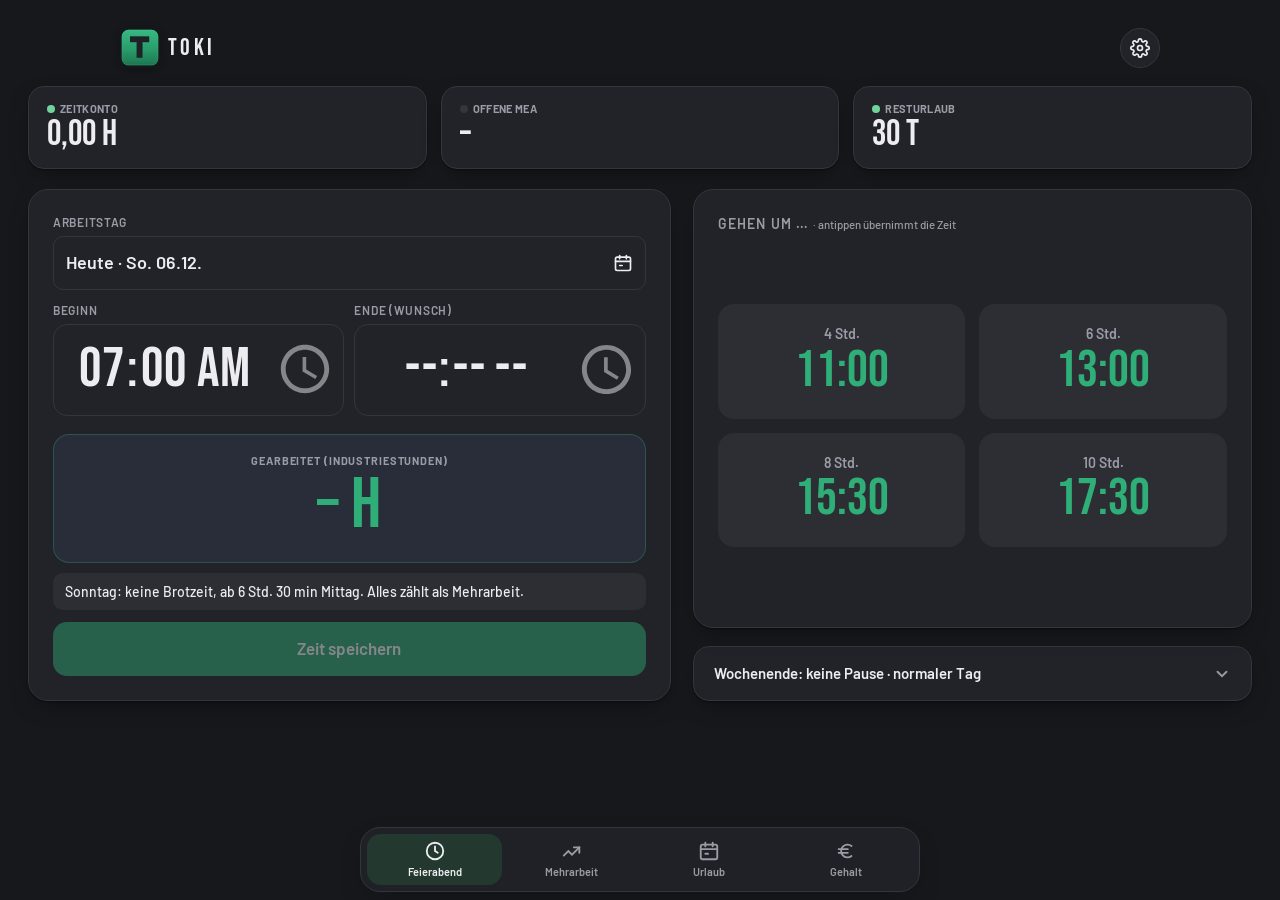
==== commit a7bbfd15: "v2.9: Samstag-Bonus chronologisch, Aufteilung grafisch Co-Authored-By: Claude Opus 5.5 <noreply@anth" ====
--- a/index.html
+++ b/index.html
@@ -940,7 +940,11 @@
 .satb-bar i{display:flex;align-items:center;justify-content:center;min-width:44px;font-style:normal;font-size:12px;font-weight:800;color:#fff;white-space:nowrap}
 .satb-bar .b1{background:var(--c-zk)}
 .satb-bar .b2{background:repeating-linear-gradient(-45deg,#f2b632 0 7px,#ffd36e 7px 14px);color:#3a2a00;box-shadow:inset 2px 0 0 rgb(255 255 255/.6)}
-.satb-f{display:flex;flex-wrap:wrap;justify-content:space-between;gap:2px 8px;font-size:11.5px;color:var(--muted)}
+.satb-f{font-size:12px;line-height:1.4;color:var(--muted)}
+.satb-bar .b0{background:var(--success)}
+.satb-l{display:flex;flex-wrap:wrap;gap:4px 12px;font-size:12px;font-weight:600;margin-bottom:4px}
+.satb-l i{display:inline-block;width:10px;height:10px;border-radius:3px;margin-right:4px;vertical-align:-1px}
+.satb-l .d0{background:var(--success)}.satb-l .d1{background:var(--c-zk)}.satb-l .d2{background:repeating-linear-gradient(-45deg,#f2b632 0 3px,#ffd36e 3px 6px)}
 .satb-f b{color:var(--fg)}
 </style>
 </head>
@@ -1206,7 +1210,7 @@
       let offset = 0;
       if (zkDebit > 0 && T > 0) { offset = Math.min(T, zkDebit); T -= offset; }
       let zkChange = -zkDebit + offset;
-      let mehr = 0, mehrNach = 0, toZK = 0, bonus = 0, under = 0;
+      let mehr = 0, mehrNach = 0, toZK = 0, bonus = 0, under = 0, satMehr = 0, satZK = 0, satH = 0;
       const parts = [];
       if (T < 0) { under = -T; zkChange += T; }
       else if (T > 0) {
@@ -1230,17 +1234,18 @@
           const baseK = Number(kont[sg.month]) || 0;
           const totalK = baseK + (nachByMonth[sg.month] || 0);
           const avail = Math.max(0, totalK - u);
-          // Samstag zuerst in Mehrarbeit, dann Wochentage
+          // Zeitlich: erst füllt das Plus der Wochentage das Kontingent, dann der Samstag;
+          // was vom Samstag danach übrig bleibt, geht ins Zeitkonto und bekommt den 25-%-Bonus
           const satEff = Math.min(sg.sat, share);
-          const satToMehr = Math.min(satEff, avail);
-          const wdToMehr = Math.min(share - satEff, avail - satToMehr);
+          const wdToMehr = Math.min(share - satEff, avail);
+          const satToMehr = Math.min(satEff, avail - wdToMehr);
           const m1 = satToMehr + wdToMehr;
           const nach1 = Math.max(0, m1 - Math.max(0, baseK - u));
           used[sg.month] = u + m1;
           const z1 = share - m1;
           const b1 = S.zk.samstagBonus ? (satEff - satToMehr) * 0.25 : 0;
-          parts.push({ month: sg.month, mehr: m1, mehrNach: nach1, toZK: z1, bonus: b1 });
-          mehr += m1; mehrNach += nach1; toZK += z1; bonus += b1;
+          parts.push({ month: sg.month, mehr: m1, mehrNach: nach1, toZK: z1, bonus: b1, satH: sg.sat, satMehr: satToMehr, satZK: satEff - satToMehr });
+          mehr += m1; mehrNach += nach1; toZK += z1; bonus += b1; satMehr += satToMehr; satZK += satEff - satToMehr; satH += sg.sat;
         }
         zkChange += toZK + bonus;
       }
@@ -1273,7 +1278,7 @@
       fzaTodaySum += fzaNow;
       fza -= fzaUnits * soll;
       for (const day of w.days) if (day.absence && day.absence.type === 'zk' && day.date > today) { zkVerplant += day.absence.units * soll; zkVerplantTage += day.absence.units; }
-      Object.assign(w, { parts, worked, wd, sat, satOnly, zkUnits, zkDebit, offset, mehr, mehrNach, toZK, bonus, under, zkChange: zkEff, zkAfter: zk, fzaAfter: fza, pay, capped });
+      Object.assign(w, { parts, worked, wd, sat, satOnly, zkUnits, zkDebit, offset, mehr, mehrNach, toZK, bonus, satMehr, satZK, satH, under, zkChange: zkEff, zkAfter: zk, fzaAfter: fza, pay, capped });
     }
     // Nachträglich eingetragene ZK-/FZA-Tage, die vor dem Stichtag liegen, trotzdem abziehen
     let late = 0, lateF = 0;
@@ -1290,7 +1295,7 @@
     // Monate
     const months = new Map();
     const mget = (m) => {
-      if (!months.has(m)) months.set(m, { month: m, worked: 0, mehr: 0, mehrNach: 0, toZK: 0, bonus: 0, zkChange: 0, under: 0, weeks: [], pay: { h25: 0, h50: 0, base: 0, z25: 0, z50: 0, total: 0 }, days: 0 });
+      if (!months.has(m)) months.set(m, { month: m, worked: 0, mehr: 0, mehrNach: 0, toZK: 0, bonus: 0, satMehr: 0, satZK: 0, satH: 0, zkChange: 0, under: 0, weeks: [], pay: { h25: 0, h50: 0, base: 0, z25: 0, z50: 0, total: 0 }, days: 0 });
       return months.get(m);
     };
     for (const [d, e] of Object.entries(entries)) { const m = mget(ym(d)); m.worked += e.hours; m.days++; }
@@ -1302,7 +1307,7 @@
       for (const pt of w.parts) {
         const pm = mget(pt.month);
         if (pm !== m && !pm.weeks.includes(w)) pm.weeks.push(w);
-        for (const k of ['mehr', 'mehrNach', 'toZK', 'bonus']) pm[k] += pt[k];
+        for (const k of ['mehr', 'mehrNach', 'toZK', 'bonus', 'satMehr', 'satZK', 'satH']) pm[k] += pt[k] || 0;
         const share = w.mehr > 0 ? pt.mehr / w.mehr : 0;
         for (const k of Object.keys(pm.pay)) pm.pay[k] += w.pay[k] * share;
       }
@@ -2992,6 +2997,7 @@
   const LOGO = '[data-uri]';
   /** Release Notes – neueste zuerst: [Version, Datum, Themen] */
   const RELEASES = [
+    ['2.9', '21.11.2026', ['Samstag-Bonus korrigiert: erst Wochentage ins Kontingent, Rest vom Samstag ins Zeitkonto +25 %', 'Samstag-Aufteilung Mehrarbeit / Zeitkonto / Bonus im Balken']],
     ['2.8', '20.11.2026', ['Samstag-Bonus (25 %) fürs Zeitkonto als Balken und Zahl']],
     ['2.7', '20.11.2026', ['PDFs auf Wunsch auf dem Gerät speichern und unter „Dokumente“ anschauen']],
     ['2.6', '20.11.2026', ['Hinweis bei neuer Version – ein Tipp aktualisiert die App']],
@@ -3635,7 +3641,7 @@
         <div class="kpi"><div class="k">Zeitkonto</div><div class="v num">${sH(w.zkChange)}</div></div>
       </div>
       ${zusTable(w.pay, w.mehr, w.mehrNach)}
-      ${satBonus(w.bonus, 'Samstag ins Zeitkonto')}
+      ${satBonus(w, 'Samstag-Bonus')}
       <div class="days">${days}</div>
       <button class="morebtn" data-act="openWeek" data-w="${w.monday}">${open ? 'Diagramme ausblenden ▲' : 'Diagramme ▼'}</button>
       ${open && ws ? `${weekChart(w, ws)}
@@ -3644,13 +3650,15 @@
 ` : ''}
     </section>`;
   }
-  /** Samstag ins Zeitkonto: Stunden + 25 %-Bonus als Balken und Zahl */
-  function satBonus(bonus, label) {
-    if (!(bonus > 0)) return '';
-    const base = bonus / 0.25, tot = base + bonus;
-    return `<div class="satb"><div class="satb-h"><span>🎁 ${label}</span><b class="num">+${H(bonus)} Bonus</b></div>
-      <div class="satb-bar"><i class="b1" style="width:${(base / tot) * 100}%"><span>${H(base)}</span></i><i class="b2" style="width:${(bonus / tot) * 100}%"><span>+${H(bonus)}</span></i></div>
-      <div class="satb-f"><span>${H(base)} Samstag</span><span>+ ${H(bonus)} Bonus (25 %)</span><span>= <b>${H(tot)}</b> aufs Zeitkonto</span></div></div>`;
+  /** Samstag: Aufteilung Mehrarbeit / Zeitkonto + 25-%-Bonus als Balken und Zahl */
+  function satBonus(x, label) {
+    if (!(x.bonus > 0)) return '';
+    const sm = x.satMehr || 0, sz = x.satZK || x.bonus / 0.25, tot = sm + sz + x.bonus;
+    const pct = (v) => `${(v / tot) * 100}%`;
+    return `<div class="satb"><div class="satb-h"><span>🎁 ${label}</span><b class="num">+${H(x.bonus)} Bonus</b></div>
+      <div class="satb-bar">${sm > 0 ? `<i class="b0" style="width:${pct(sm)}"><span>${H(sm)}</span></i>` : ''}<i class="b1" style="width:${pct(sz)}"><span>${H(sz)}</span></i><i class="b2" style="width:${pct(x.bonus)}"><span>+${H(x.bonus)}</span></i></div>
+      <div class="satb-l">${sm > 0 ? `<span><i class="d0"></i>${H(sm)} Mehrarbeit</span>` : ''}<span><i class="d1"></i>${H(sz)} ins Zeitkonto</span><span><i class="d2"></i>${H(x.bonus)} Bonus geschenkt</span></div>
+      <div class="satb-f">Samstag gearbeitet: <b>${H(sm + sz)}</b>${sm > 0 ? ` – davon ${H(sm)} noch Mehrarbeit (Kontingent)` : ''}. Auf die ${H(sz)} im Zeitkonto gibt es 25 % = <b>${H(x.bonus)}</b> obendrauf → Zeitkonto <b>+${H(sz + x.bonus)}</b>.</div></div>`;
   }
   function monthCard(m) {
     const show = S().lohn.zeigen, p = m.pay;
@@ -3664,7 +3672,7 @@
         <div class="kpi"><div class="k">Zeitkonto</div><div class="v num">${sH(m.zkChange)}</div></div>
       </div>
       ${zusTable(p, m.mehr, m.mehrNach)}
-      ${satBonus(m.bonus, 'Samstage ins Zeitkonto')}
+      ${satBonus(m, 'Samstag-Bonus im Monat')}
       ${K ? `<div class="mt"><div class="xs muted">MEA-Kontingent ${H(m.used)} von ${H(K)}${m.nach ? ` · inkl. <span class="badge nach">${H(m.nach)} nachbeantragt</span>` : ''}</div><div class="progress mt-s"><i style="width:${usedPct}%"></i></div></div>` : ''}
       <p class="xs muted mt-s">${m.days} Tage erfasst · Zuschläge werden je Woche berechnet</p>
     </section>`;
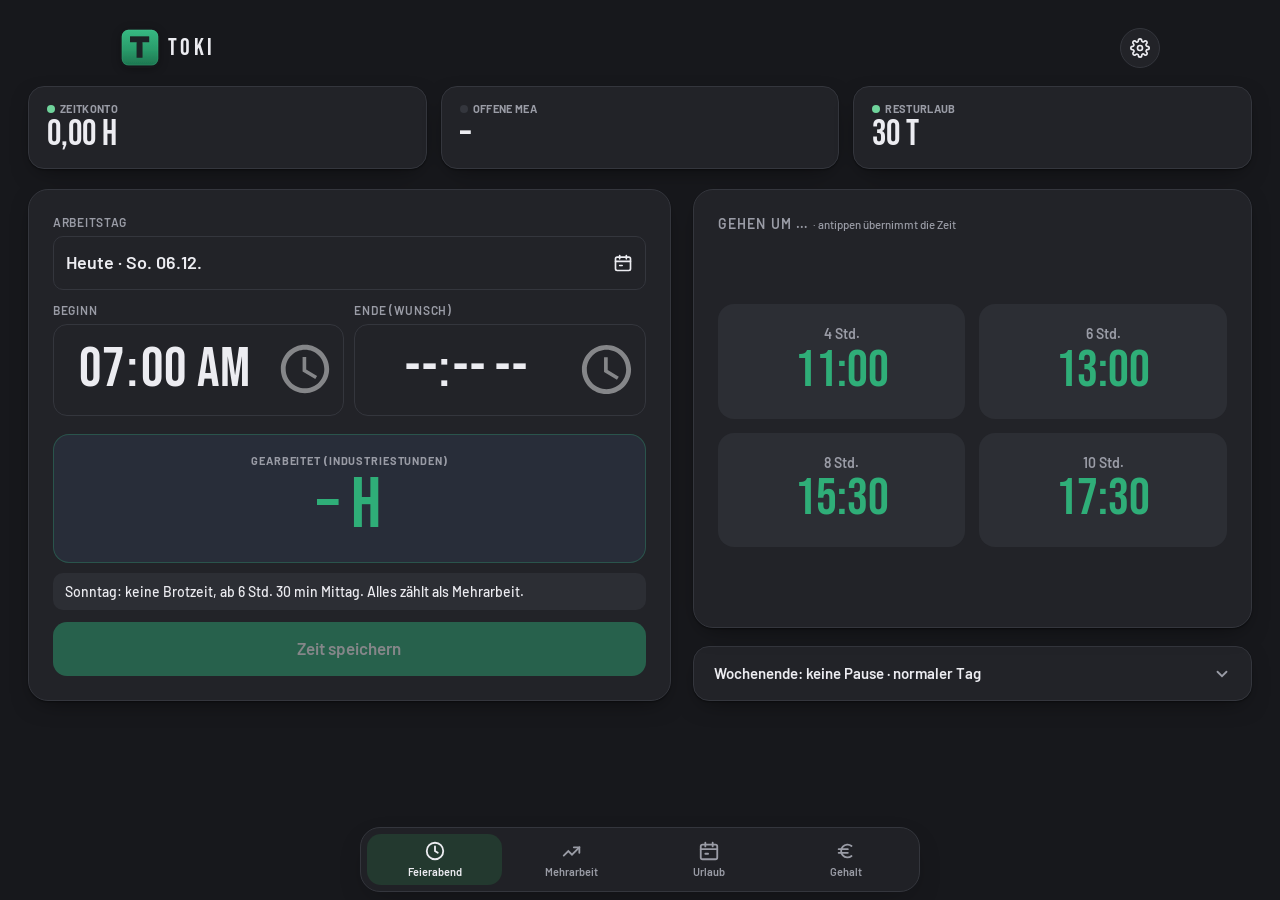
==== commit 40de0927: "v2.10: Samstag-Bonus schlank unter dem Samstag Co-Authored-By: Claude Opus 5.5 <noreply@anthropic.co" ====
--- a/index.html
+++ b/index.html
@@ -946,6 +946,13 @@
 .satb-l i{display:inline-block;width:10px;height:10px;border-radius:3px;margin-right:4px;vertical-align:-1px}
 .satb-l .d0{background:var(--success)}.satb-l .d1{background:var(--c-zk)}.satb-l .d2{background:repeating-linear-gradient(-45deg,#f2b632 0 3px,#ffd36e 3px 6px)}
 .satb-f b{color:var(--fg)}
+/* Samstag-Bonus kompakt unter dem Samstag */
+.satb{margin:-2px 0 4px 48px;white-space:nowrap;padding:0;background:none;border:0;border-radius:0}
+.satb .satb-bar{height:5px;margin:0 0 3px;border-radius:99px}
+.satb .satb-bar i{min-width:0}
+.satb .satb-bar .b2{background:repeating-linear-gradient(-45deg,#f2b632 0 3px,#ffd36e 3px 6px);box-shadow:none}
+.satb-t{font-size:11px;color:var(--muted);line-height:1.3}
+.satb-t b{color:#e0a21b;font-weight:800}
 </style>
 </head>
 <body data-theme="standard">
@@ -2997,6 +3004,7 @@
   const LOGO = '[data-uri]';
   /** Release Notes – neueste zuerst: [Version, Datum, Themen] */
   const RELEASES = [
+    ['2.10', '22.11.2026', ['Samstag-Bonus schlank direkt unter dem Samstag']],
     ['2.9', '21.11.2026', ['Samstag-Bonus korrigiert: erst Wochentage ins Kontingent, Rest vom Samstag ins Zeitkonto +25 %', 'Samstag-Aufteilung Mehrarbeit / Zeitkonto / Bonus im Balken']],
     ['2.8', '20.11.2026', ['Samstag-Bonus (25 %) fürs Zeitkonto als Balken und Zahl']],
     ['2.7', '20.11.2026', ['PDFs auf Wunsch auf dem Gerät speichern und unter „Dokumente“ anschauen']],
@@ -3624,7 +3632,7 @@
       } else if (day.holiday) bar = `<div class="bar hol">🎉 ${esc(day.holiday)}</div>`;
       else if (ab && !ab.full) bar = `<div class="bar abs" style="background:var(--c-${ab.type});opacity:.7">½ ${C.TYPES[ab.type].label}</div>`;
       else bar = '<div class="bar empty"></div>';
-      return `<div class="day" ${e ? `data-act="dayMenu" data-date="${d}"` : ''}><div class="wd">${WD[wd]}<small>${dShort(d)}</small></div>${bar}${dv}</div>`;
+      return `<div class="day" ${e ? `data-act="dayMenu" data-date="${d}"` : ''}><div class="wd">${WD[wd]}<small>${dShort(d)}</small></div>${bar}${dv}</div>${wd === 6 && e ? satBonus(w) : ''}`;
     }).join('');
     const p = w.pay;
     const right = w.mehr > 0 ? (show ? EUR(p.total) : sH(w.mehr)) : w.zkChange ? `<span style="color:var(--c-zk)">${sH(w.zkChange)} ZK</span>` : '';
@@ -3641,7 +3649,6 @@
         <div class="kpi"><div class="k">Zeitkonto</div><div class="v num">${sH(w.zkChange)}</div></div>
       </div>
       ${zusTable(w.pay, w.mehr, w.mehrNach)}
-      ${satBonus(w, 'Samstag-Bonus')}
       <div class="days">${days}</div>
       <button class="morebtn" data-act="openWeek" data-w="${w.monday}">${open ? 'Diagramme ausblenden ▲' : 'Diagramme ▼'}</button>
       ${open && ws ? `${weekChart(w, ws)}
@@ -3650,15 +3657,13 @@
 ` : ''}
     </section>`;
   }
-  /** Samstag: Aufteilung Mehrarbeit / Zeitkonto + 25-%-Bonus als Balken und Zahl */
-  function satBonus(x, label) {
+  /** Samstag-Bonus: schmale Zeile direkt unter dem Samstag – nur wenn Bonus fürs Zeitkonto gewährt wurde */
+  function satBonus(x) {
     if (!(x.bonus > 0)) return '';
     const sm = x.satMehr || 0, sz = x.satZK || x.bonus / 0.25, tot = sm + sz + x.bonus;
     const pct = (v) => `${(v / tot) * 100}%`;
-    return `<div class="satb"><div class="satb-h"><span>🎁 ${label}</span><b class="num">+${H(x.bonus)} Bonus</b></div>
-      <div class="satb-bar">${sm > 0 ? `<i class="b0" style="width:${pct(sm)}"><span>${H(sm)}</span></i>` : ''}<i class="b1" style="width:${pct(sz)}"><span>${H(sz)}</span></i><i class="b2" style="width:${pct(x.bonus)}"><span>+${H(x.bonus)}</span></i></div>
-      <div class="satb-l">${sm > 0 ? `<span><i class="d0"></i>${H(sm)} Mehrarbeit</span>` : ''}<span><i class="d1"></i>${H(sz)} ins Zeitkonto</span><span><i class="d2"></i>${H(x.bonus)} Bonus geschenkt</span></div>
-      <div class="satb-f">Samstag gearbeitet: <b>${H(sm + sz)}</b>${sm > 0 ? ` – davon ${H(sm)} noch Mehrarbeit (Kontingent)` : ''}. Auf die ${H(sz)} im Zeitkonto gibt es 25 % = <b>${H(x.bonus)}</b> obendrauf → Zeitkonto <b>+${H(sz + x.bonus)}</b>.</div></div>`;
+    return `<div class="satb"><div class="satb-bar">${sm > 0 ? `<i class="b0" style="width:${pct(sm)}"></i>` : ''}<i class="b1" style="width:${pct(sz)}"></i><i class="b2" style="width:${pct(x.bonus)}"></i></div>
+      <div class="satb-t">🎁 ${sm > 0 ? `${H(sm)} MA · ` : ''}${H(sz)} ZK · <b>+${H(x.bonus)} Bonus</b></div></div>`;
   }
   function monthCard(m) {
     const show = S().lohn.zeigen, p = m.pay;
@@ -3672,7 +3677,6 @@
         <div class="kpi"><div class="k">Zeitkonto</div><div class="v num">${sH(m.zkChange)}</div></div>
       </div>
       ${zusTable(p, m.mehr, m.mehrNach)}
-      ${satBonus(m, 'Samstag-Bonus im Monat')}
       ${K ? `<div class="mt"><div class="xs muted">MEA-Kontingent ${H(m.used)} von ${H(K)}${m.nach ? ` · inkl. <span class="badge nach">${H(m.nach)} nachbeantragt</span>` : ''}</div><div class="progress mt-s"><i style="width:${usedPct}%"></i></div></div>` : ''}
       <p class="xs muted mt-s">${m.days} Tage erfasst · Zuschläge werden je Woche berechnet</p>
     </section>`;
